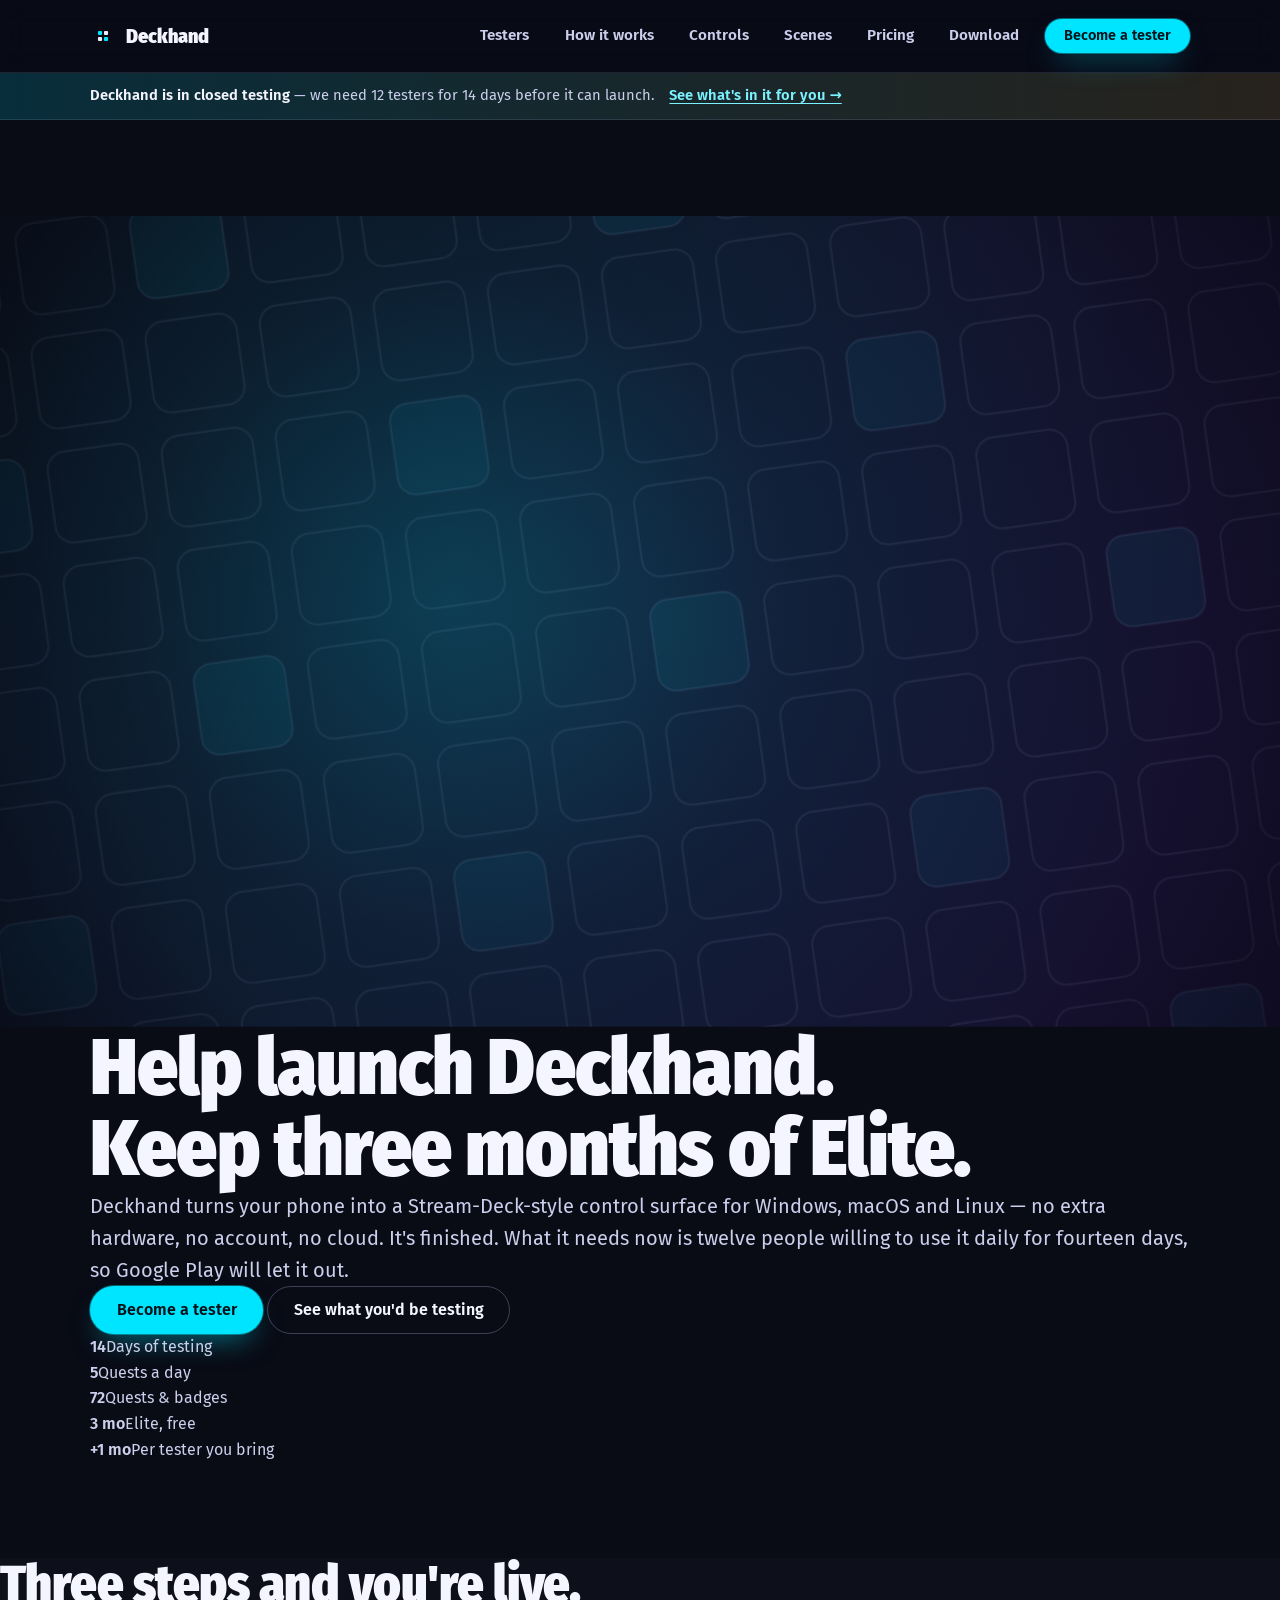
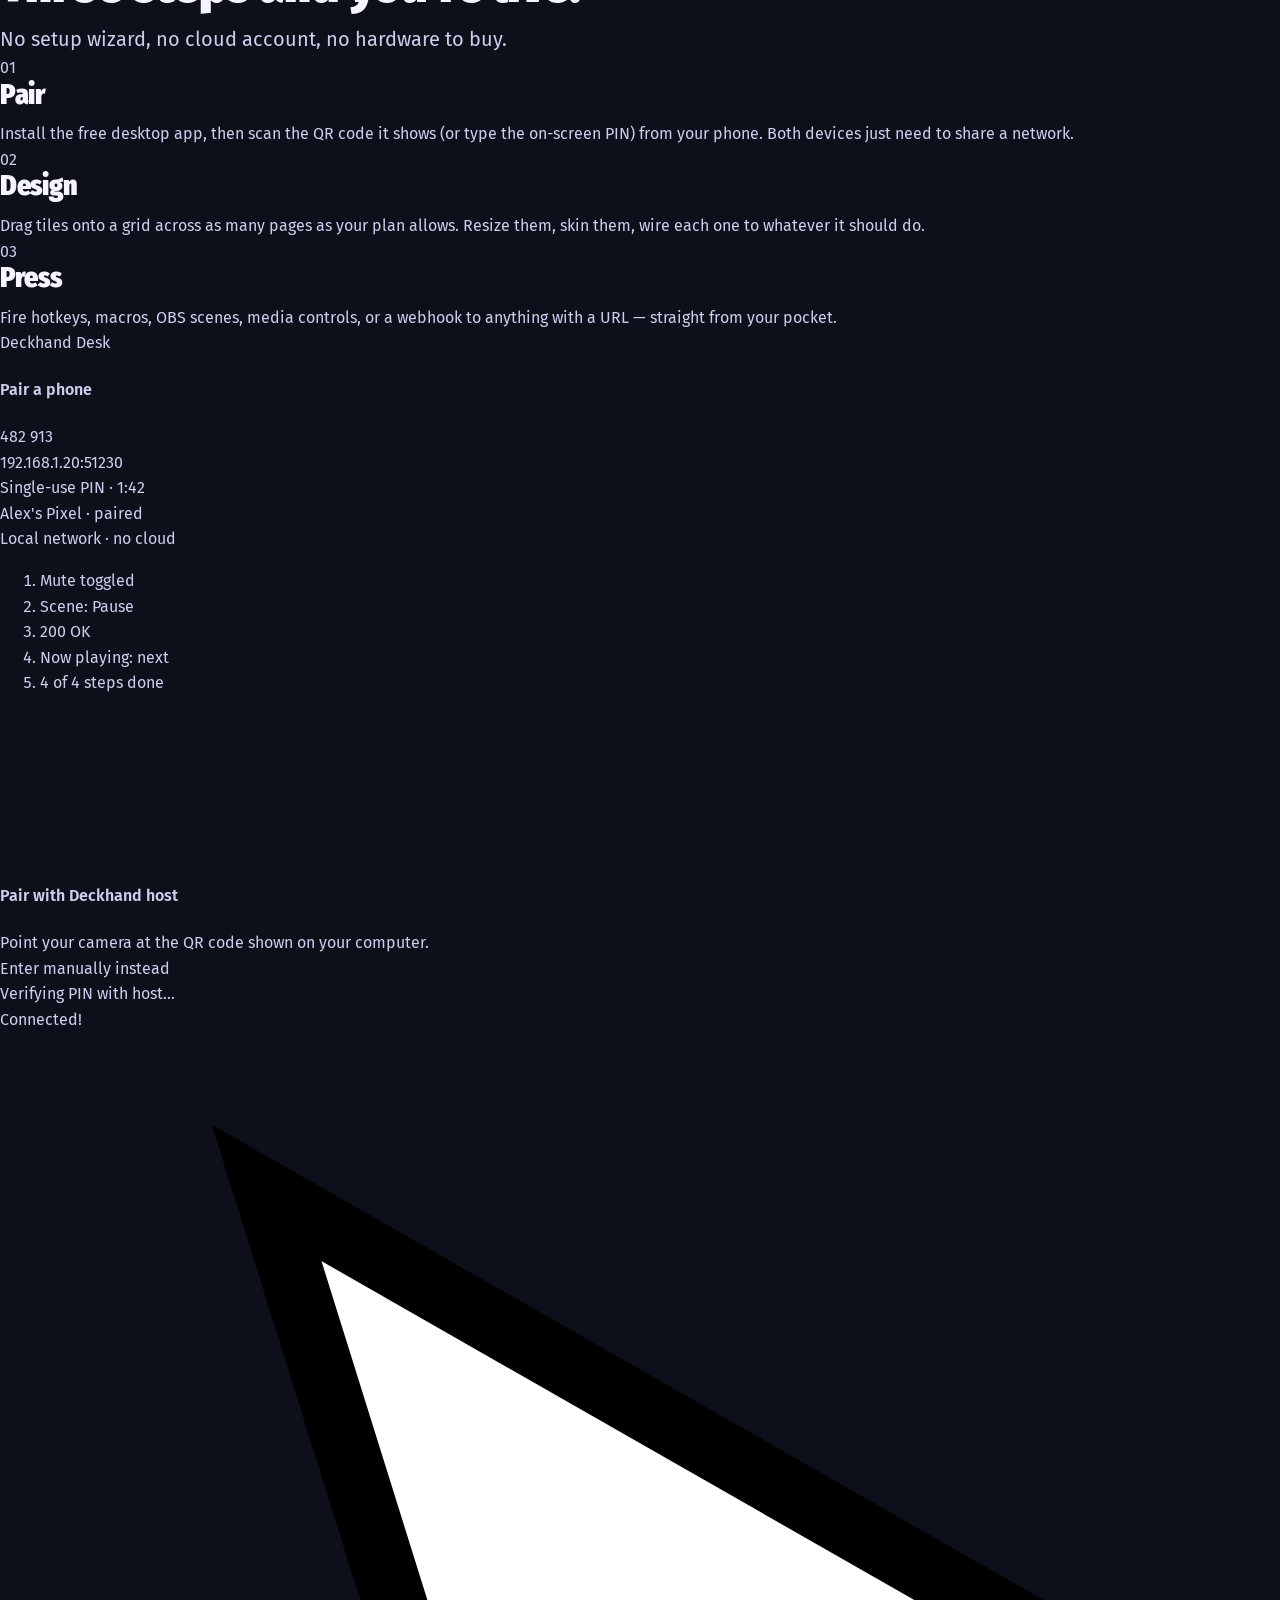
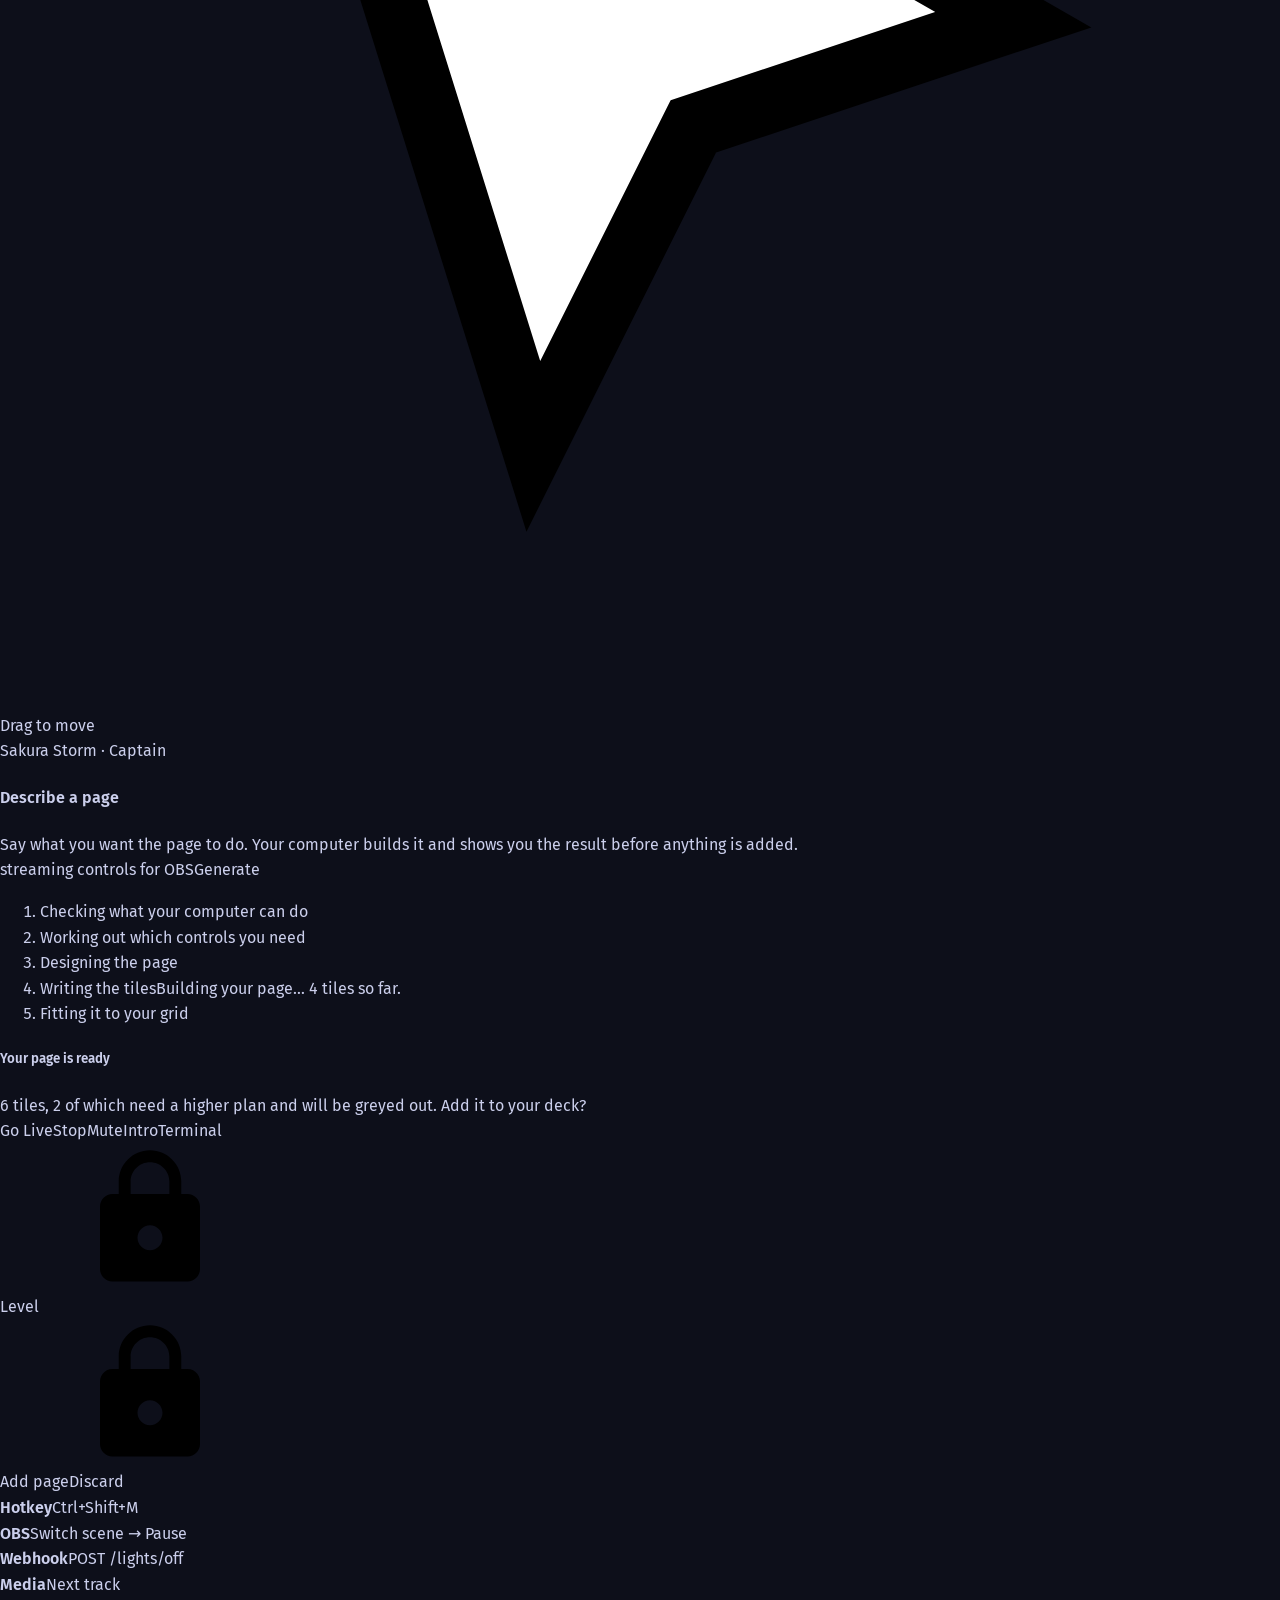
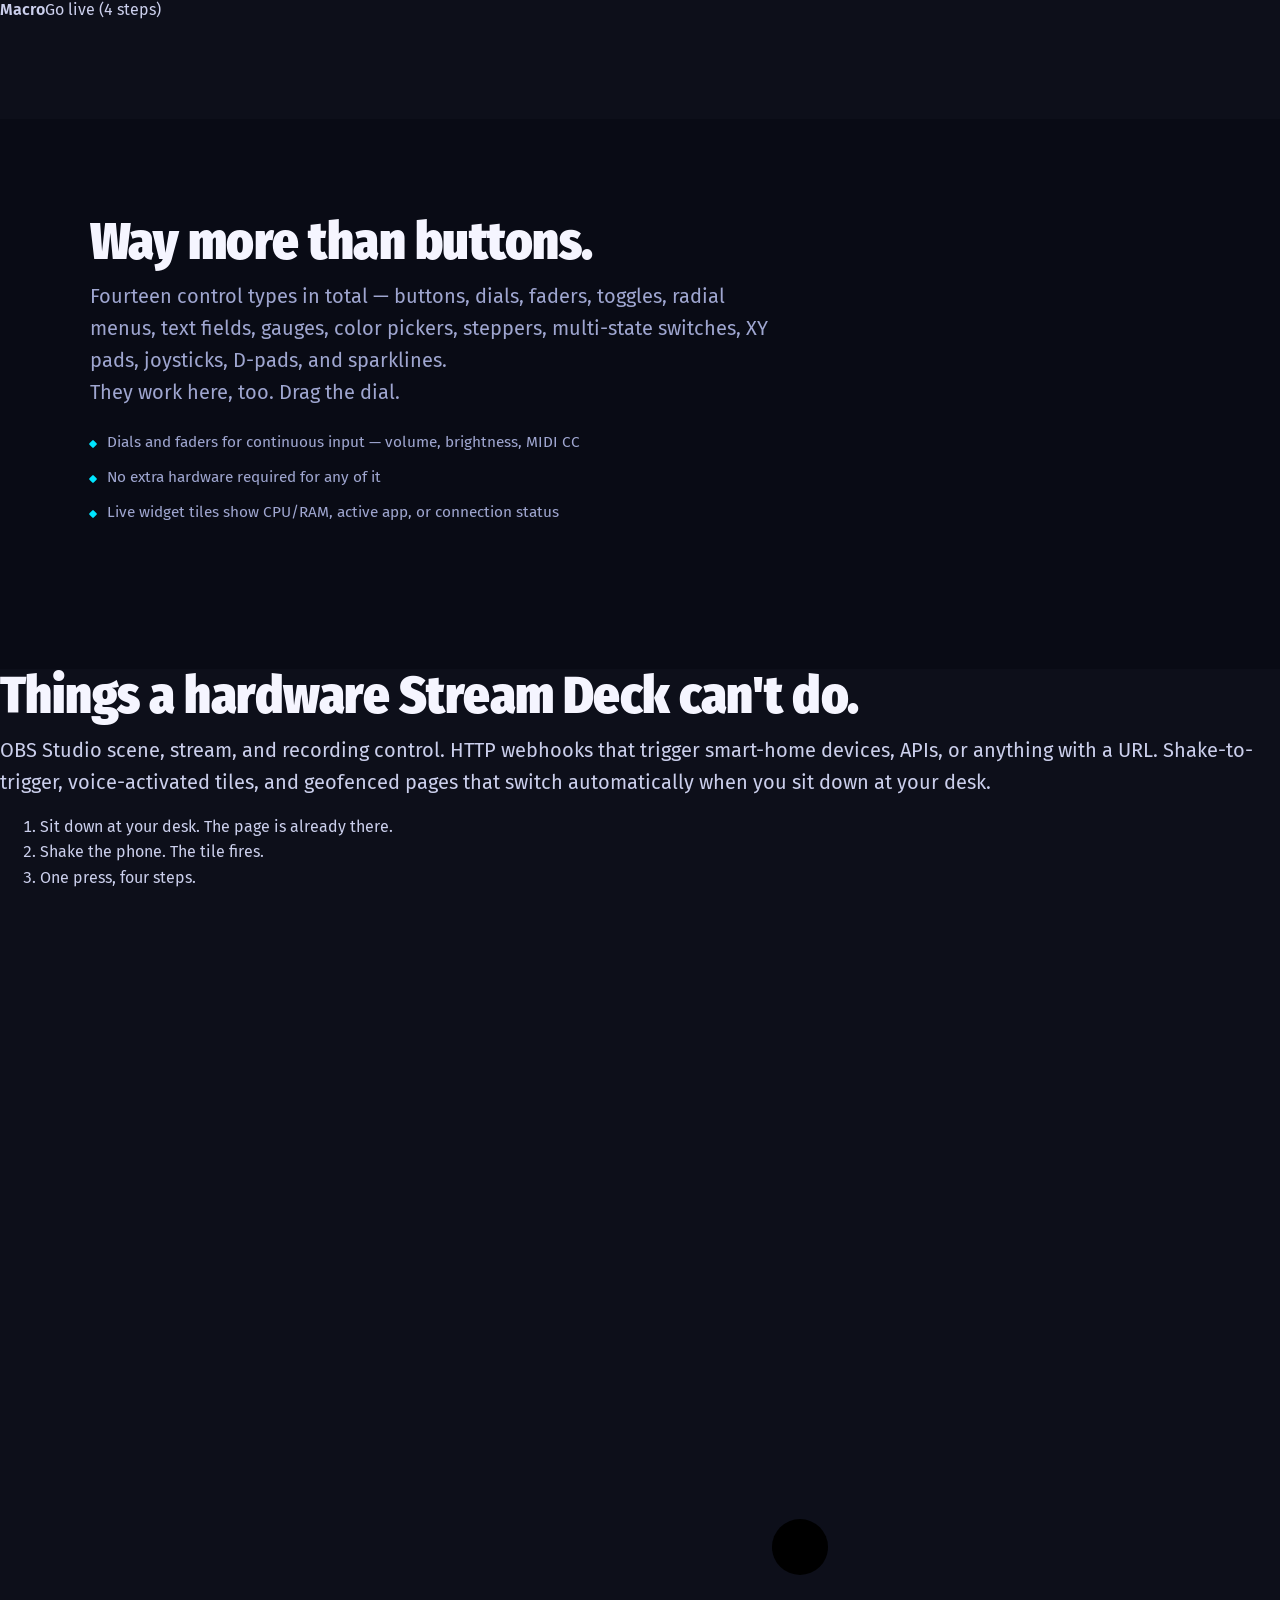
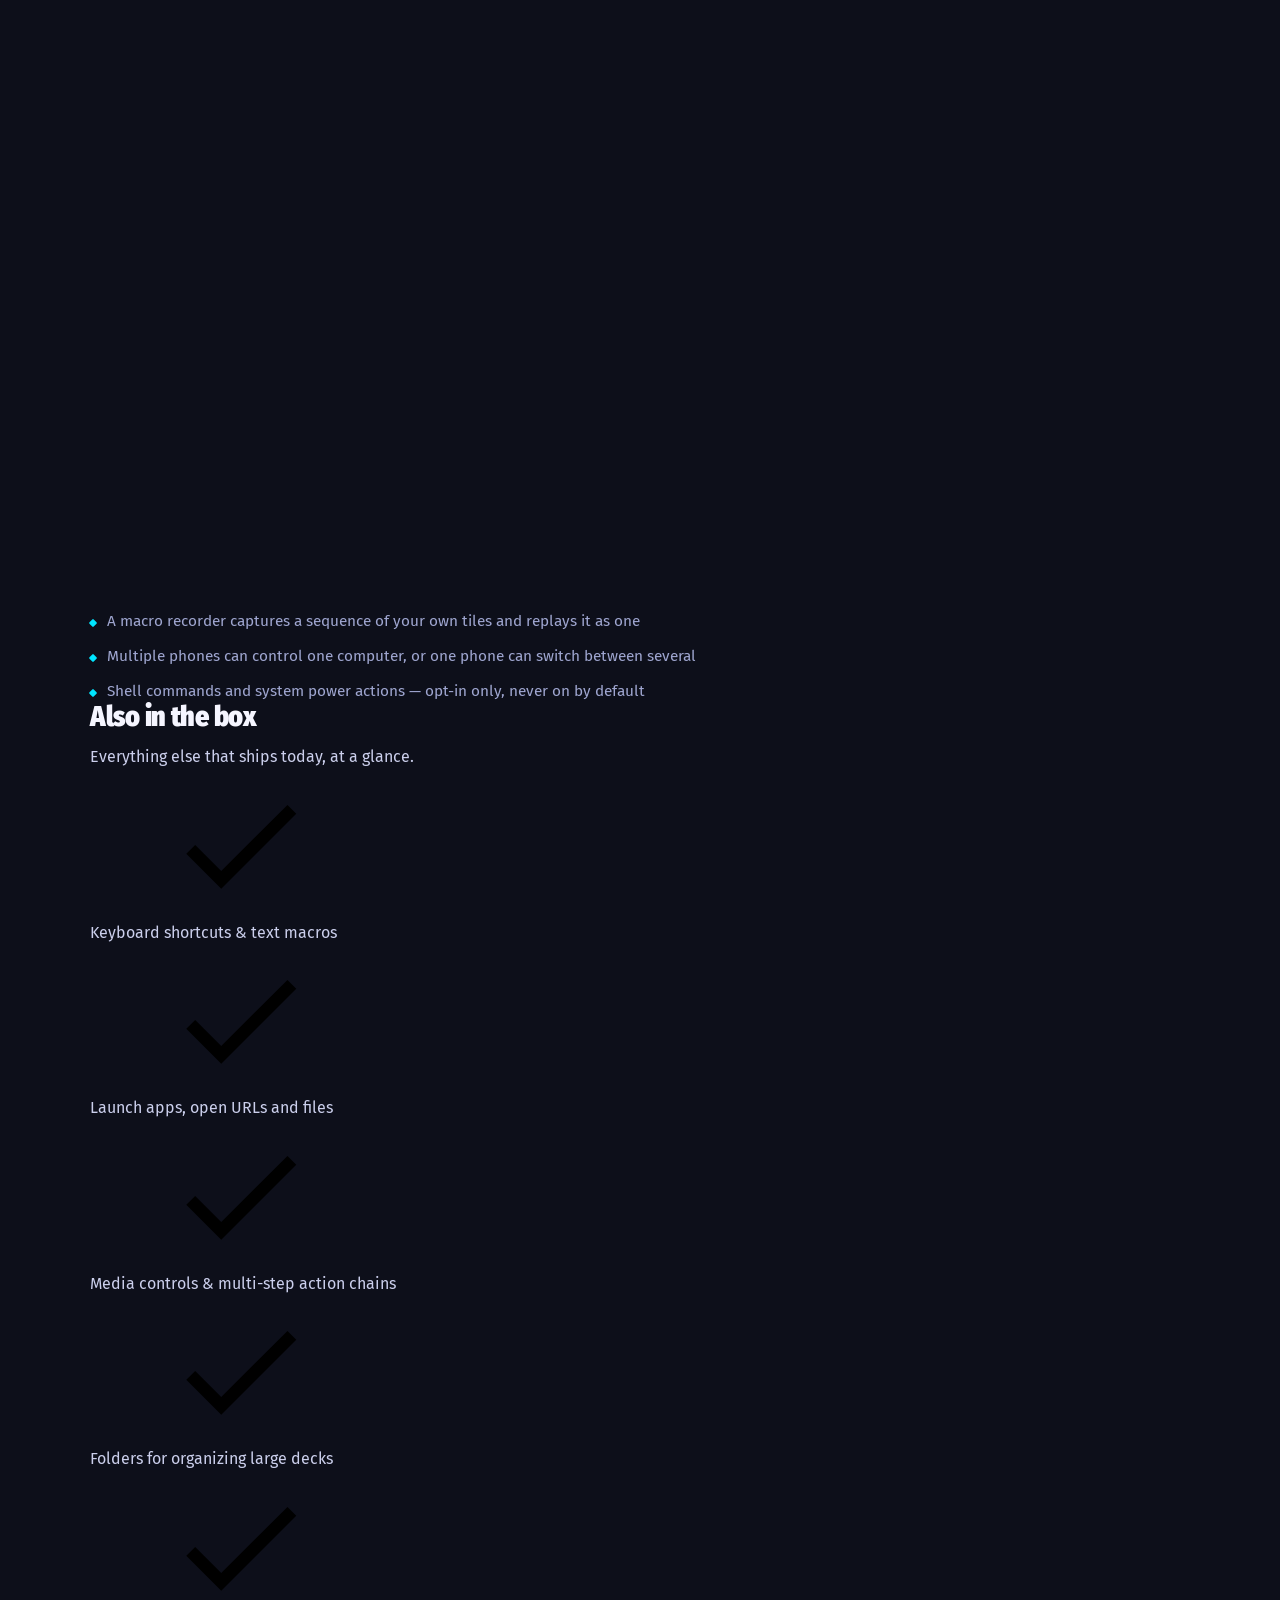
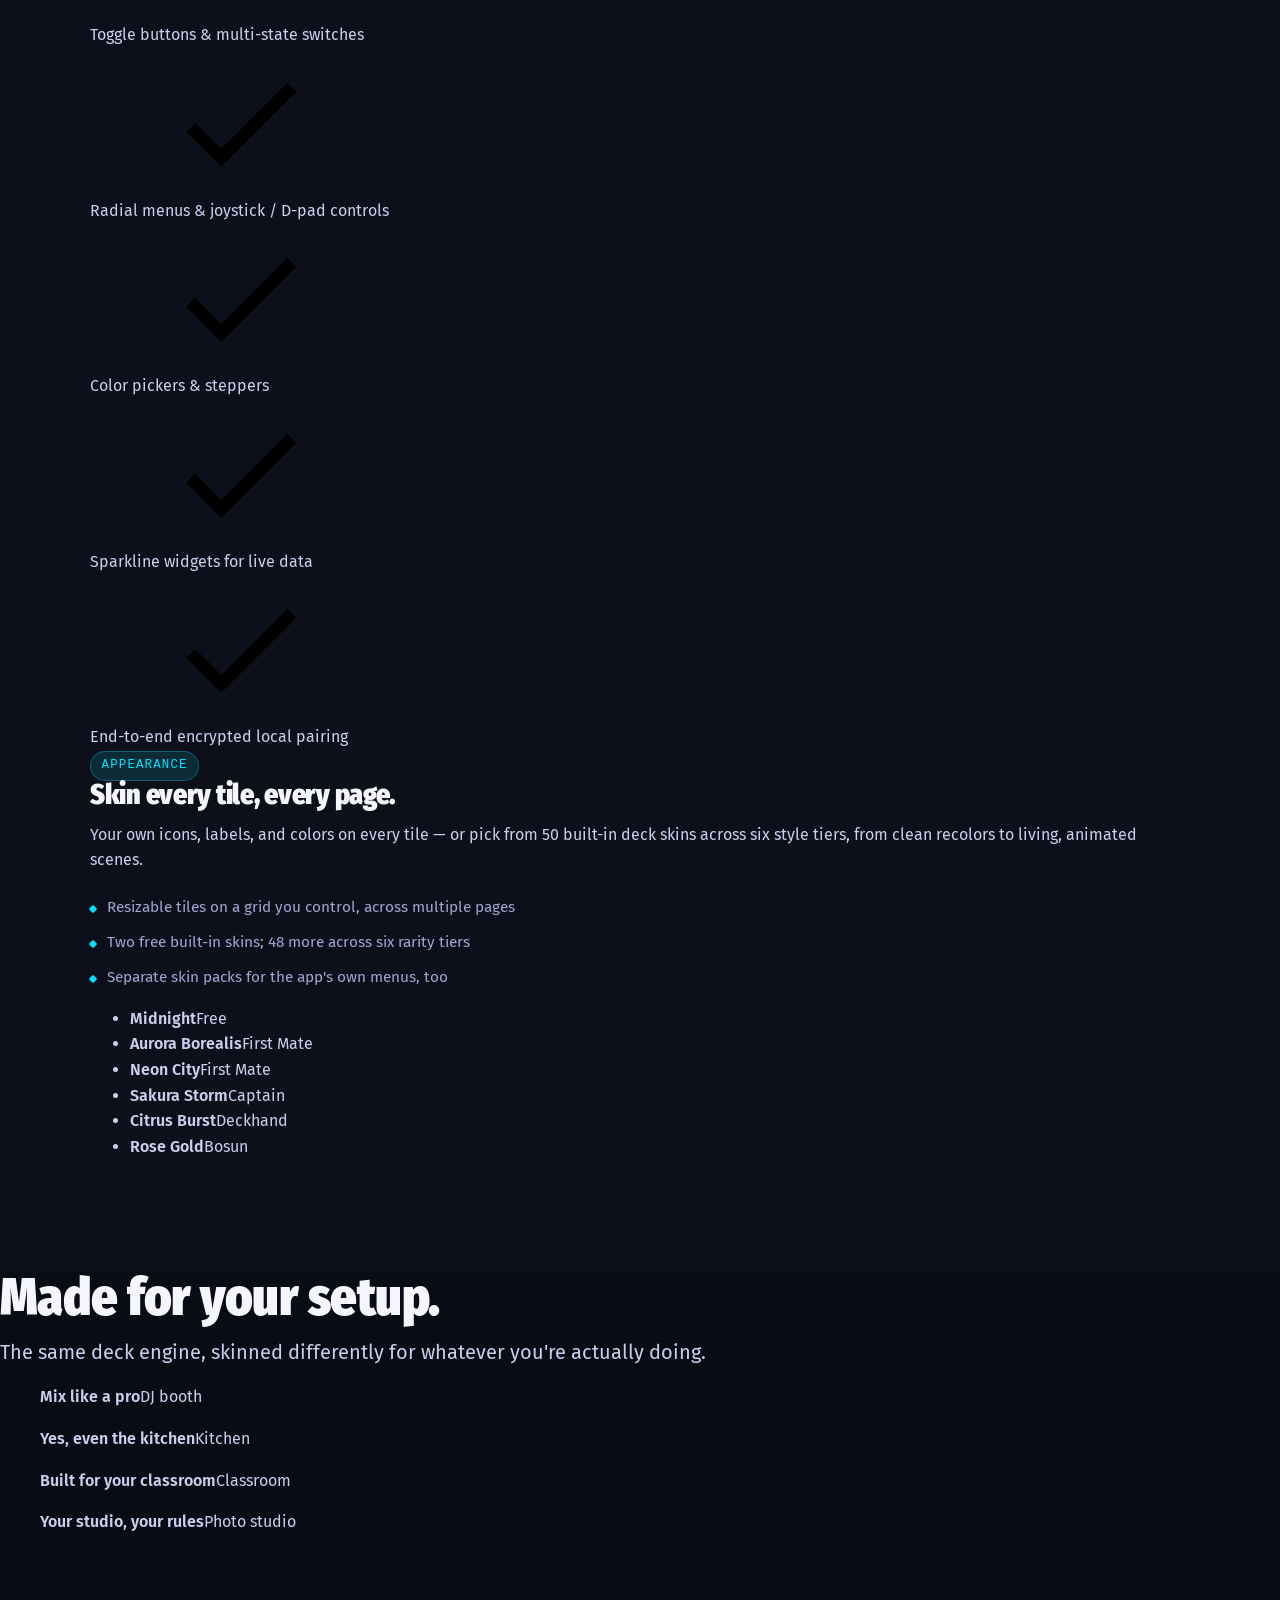
==== index.html @ 0c9f9888 "Rewrite the page skeleton: head, header, hero, how, controls, beyond, scenes at their resting frames" ====
<!doctype html>
<html lang="en">
<head>
<meta charset="utf-8">
<title>Deckhand — Become a Tester</title>
<meta name="viewport" content="width=device-width, initial-scale=1">
<meta name="description" content="Deckhand needs 12 testers for 14 days to clear Google Play's closed-test requirement. Finish and get 3 months of Elite free at launch, plus another free month for every tester you bring.">
<meta name="color-scheme" content="dark">
<meta name="theme-color" content="#090b15">
<link rel="canonical" href="https://daydreamcorp.github.io/deckhand-site/">
<meta property="og:type" content="website">
<meta property="og:url" content="https://daydreamcorp.github.io/deckhand-site/">
<meta property="og:site_name" content="Deckhand">
<meta property="og:title" content="Deckhand is looking for 12 testers">
<meta property="og:description" content="Deckhand needs 12 testers for 14 days to clear Google Play's closed-test requirement. Finish and get 3 months of Elite free at launch, plus another free month for every tester you bring.">
<meta property="og:image" content="https://daydreamcorp.github.io/deckhand-site/assets/og-image.png">
<meta property="og:image:width" content="1200">
<meta property="og:image:height" content="630">
<meta name="twitter:card" content="summary_large_image">
<meta name="twitter:title" content="Deckhand is looking for 12 testers">
<meta name="twitter:description" content="Deckhand turns your phone into a Stream-Deck-style control surface for Windows, macOS and Linux — no extra hardware, no account, no cloud.">
<meta name="twitter:image" content="https://daydreamcorp.github.io/deckhand-site/assets/og-image.png">
<link rel="icon" href="assets/favicon-32.png">
<link rel="apple-touch-icon" href="assets/apple-touch-icon.png">
<link rel="preload" href="assets/fonts/fira-sans-condensed-900.woff2" as="font" type="font/woff2" crossorigin>
<link rel="preload" href="assets/fonts/fira-sans-400.woff2" as="font" type="font/woff2" crossorigin>
<link rel="preload" href="assets/fonts/fira-sans-600.woff2" as="font" type="font/woff2" crossorigin>
<link rel="stylesheet" href="assets/css/tokens.css">
<link rel="stylesheet" href="assets/css/base.css">
<link rel="stylesheet" href="assets/css/header.css">
<link rel="stylesheet" href="assets/css/stage.css">
<link rel="stylesheet" href="assets/css/deck.css">
<link rel="stylesheet" href="assets/css/widgets.css">
<link rel="stylesheet" href="assets/css/hero.css">
<link rel="stylesheet" href="assets/css/how.css">
<link rel="stylesheet" href="assets/css/controls.css">
<link rel="stylesheet" href="assets/css/beyond.css">
<link rel="stylesheet" href="assets/css/scenes.css">
<link rel="stylesheet" href="assets/css/testers.css">
<link rel="stylesheet" href="assets/css/pricing.css">
<link rel="stylesheet" href="assets/css/download.css">
<link rel="stylesheet" href="assets/css/footer.css">
<link rel="modulepreload" href="assets/js/main.js">
</head>

<body>
<a class="skip-link" href="#main">Skip to content</a>

<header class="site-header">
  <div class="wrap header-inner">
    <a class="brand" href="#top">
      <svg viewBox="0 0 108 108" aria-hidden="true"><path fill="#00E5FF" d="M37,33 L46,33 A4,4 0 0 1 50,37 L50,46 A4,4 0 0 1 46,50 L37,50 A4,4 0 0 1 33,46 L33,37 A4,4 0 0 1 37,33 Z"/><path fill="#ECECFF" d="M62,33 L71,33 A4,4 0 0 1 75,37 L75,46 A4,4 0 0 1 71,50 L62,50 A4,4 0 0 1 58,46 L58,37 A4,4 0 0 1 62,33 Z"/><path fill="#ECECFF" d="M37,58 L46,58 A4,4 0 0 1 50,62 L50,71 A4,4 0 0 1 46,75 L37,75 A4,4 0 0 1 33,71 L33,62 A4,4 0 0 1 37,58 Z"/><path fill="#00E5FF" d="M62,58 L71,58 A4,4 0 0 1 75,62 L75,71 A4,4 0 0 1 71,75 L62,75 A4,4 0 0 1 58,71 L58,62 A4,4 0 0 1 62,58 Z"/></svg>
      Deckhand
    </a>
    <nav class="site-nav" id="siteNav" aria-label="Primary">
      <a href="#testers">Testers</a>
      <a href="#how">How it works</a>
      <a href="#features">Controls</a>
      <a href="#screenshots">Scenes</a>
      <a href="#pricing">Pricing</a>
      <a href="#download">Download</a>
    </nav>
    <a class="btn btn-primary btn-sm header-cta" href="#testers">Become a tester</a>
    <button class="nav-toggle" id="navToggle" aria-expanded="false" aria-controls="siteNav" aria-label="Toggle menu"><span></span></button>
  </div>
  <span class="header-progress" aria-hidden="true"></span>
</header>

<div class="recruit-banner">
  <div class="wrap">
    <span><b>Deckhand is in closed testing</b> — we need 12 testers for 14 days before it can launch.</span>
    <a href="#testers">See what's in it for you →</a>
  </div>
</div>

<main id="main">
  <section class="chapter chapter--hero" id="top">
    <div class="art-field" aria-hidden="true">
      <div class="art-field__layer">
      <svg viewBox="0 0 1200 760" preserveAspectRatio="xMidYMid slice" focusable="false">
        <defs>
          <linearGradient id="gBase" gradientUnits="userSpaceOnUse" x1="-160" y1="-90" x2="1360" y2="860">
            <stop offset="0%" stop-color="#090B15"/>
            <stop offset="45%" stop-color="#11132A"/>
            <stop offset="100%" stop-color="#1B1038"/>
          </linearGradient>
          <radialGradient id="gStage" gradientUnits="userSpaceOnUse" cx="420" cy="360" r="720">
            <stop offset="0%" stop-color="#00E5FF" stop-opacity="0.22"/>
            <stop offset="45%" stop-color="#00E5FF" stop-opacity="0.07"/>
            <stop offset="100%" stop-color="#00E5FF" stop-opacity="0"/>
          </radialGradient>
          <radialGradient id="gVignette" gradientUnits="userSpaceOnUse" cx="600" cy="380" r="860">
            <stop offset="0%" stop-color="#05060D" stop-opacity="0"/>
            <stop offset="60%" stop-color="#05060D" stop-opacity="0.12"/>
            <stop offset="100%" stop-color="#05060D" stop-opacity="0.8"/>
          </radialGradient>
          <pattern id="pTiles" width="108" height="108" patternUnits="userSpaceOnUse" patternTransform="rotate(-8)">
            <rect x="11" y="11" width="86" height="86" rx="17" fill="none" stroke="#B9BEE8" stroke-width="2" opacity="0.09"/>
          </pattern>
          <pattern id="pAccent" width="432" height="432" patternUnits="userSpaceOnUse" patternTransform="rotate(-8)">
            <rect x="119" y="11" width="86" height="86" rx="17" fill="#00E5FF" opacity="0.06"/>
            <rect x="335" y="227" width="86" height="86" rx="17" fill="#00E5FF" opacity="0.05"/>
          </pattern>
        </defs>
        <rect width="1200" height="760" fill="url(#gBase)"/>
        <rect width="1200" height="760" fill="url(#pTiles)"/>
        <rect width="1200" height="760" fill="url(#pAccent)"/>
        <rect width="1200" height="760" fill="url(#gStage)"/>
        <rect width="1200" height="760" fill="url(#gVignette)"/>
      </svg>
      </div>
    </div>
    <div class="wrap hero-inner">
      <div class="hero-copy">
        <h1>Help launch Deckhand. Keep three months of Elite.</h1>
        <p class="lede">Deckhand turns your phone into a Stream-Deck-style control surface for Windows, macOS and Linux — no extra hardware, no account, no cloud. It's finished. What it needs now is twelve people willing to use it daily for fourteen days, so Google Play will let it out.</p>
        <div class="hero-ctas">
          <a class="btn btn-primary" href="#testers">Become a tester</a>
          <a class="btn btn-ghost" href="#how">See what you'd be testing</a>
        </div>
        <div class="hero-stats">
          <div class="stat"><b>14</b><span>Days of testing</span></div>
          <div class="stat"><b>5</b><span>Quests a day</span></div>
          <div class="stat"><b>72</b><span>Quests &amp; badges</span></div>
          <div class="stat"><b>3 mo</b><span>Elite, free</span></div>
            <div class="stat stat-bonus"><b>+1 mo</b><span>Per tester you bring</span></div>
        </div>
      </div>
<div class="hero-visual">
  <div class="phone" id="hero-phone"><div class="phone__glow" aria-hidden="true"></div><div class="phone__screen" data-deck="obs" data-skin="midnight">
    <noscript><img src="assets/screenshots/01_hero_grid.webp" width="640" height="1138" alt="Deckhand's main deck screen showing a grid of colorful, glowing control tiles — buttons, a dial, and toggles."></noscript>
  </div></div>
</div>

    </div>
  </section>

<section class="chapter chapter--how chapter--raised" id="how">
  <div class="pin" style="--len:720">
    <div class="chapter__stage">
      <div class="stage__grid">
        <div class="stage__copy">
          <h2>Three steps and you're live.</h2>
          <p class="lede">No setup wizard, no cloud account, no hardware to buy.</p>
          <div class="acts">
            <article class="act" data-act="pair"><span class="act__num" aria-hidden="true">01</span><h3>Pair</h3><p>Install the free desktop app, then scan the QR code it shows (or type the on-screen PIN) from your phone. Both devices just need to share a network.</p></article>
            <article class="act" data-act="design"><span class="act__num" aria-hidden="true">02</span><h3>Design</h3><p>Drag tiles onto a grid across as many pages as your plan allows. Resize them, skin them, wire each one to whatever it should do.</p></article>
            <article class="act" data-act="press"><span class="act__num" aria-hidden="true">03</span><h3>Press</h3><p>Fire hotkeys, macros, OBS scenes, media controls, or a webhook to anything with a URL — straight from your pocket.</p></article>
          </div>
        </div>
        <div class="stage__scene how-scene">
          <div class="desk" role="img" aria-label="A Deckhand Desk window on a computer, showing the pairing card with a QR code and a six-digit PIN.">
            <div class="desk__inner" aria-hidden="true">
              <div class="desk__bar"><i></i><i></i><i></i><span>Deckhand Desk</span></div>
              <div class="desk__side"><i></i><i class="is-on"></i><i></i><i></i></div>
              <div class="desk__body">
                <div class="win__pair">
                  <h4>Pair a phone</h4>
                  <div class="win__row"><div class="qr"><span></span></div><div><div class="pin-code">482 913</div><div class="win__dim">192.168.1.20:51230</div><div class="win__dim">Single-use PIN · 1:42</div></div></div>
                </div>
                <div class="win__paired"><i class="dot"></i><div><div>Alex's Pixel · paired</div><div class="win__dim">Local network · no cloud</div></div></div>
                <ol class="win__log"><li>Mute toggled</li><li>Scene: Pause</li><li>200 OK</li><li>Now playing: next</li><li>4 of 4 steps done</li></ol>
              </div>
            </div>
          </div>
          <svg class="beam" aria-hidden="true" focusable="false"><defs><mask id="beamMask" maskUnits="userSpaceOnUse"><path class="beam__reveal" d="M0 0" fill="none" stroke="#fff" stroke-width="6" stroke-linecap="round"/></mask></defs><path class="beam__dash" d="M0 0" fill="none" stroke="var(--accent)" stroke-width="2" stroke-dasharray="6 9" stroke-linecap="round" mask="url(#beamMask)"/></svg>
          <div class="phone" id="how-phone"><div class="phone__glow" aria-hidden="true"></div>
            <div class="phone__screen" data-deck="obs" data-skin="midnight" data-swap="slot-clip,slot-mute" data-relabel="slot-clip:Clip it">
              <div class="pairing" aria-hidden="true">
                <h4>Pair with Deckhand host</h4>
                <div class="pairing__frame"></div>
                <p>Point your camera at the QR code shown on your computer.</p>
                <p class="pairing__alt">Enter manually instead</p>
                <p class="pairing__status pairing__status--verify">Verifying PIN with host…</p>
                <p class="pairing__status pairing__status--ok">Connected!</p>
              </div>
            </div>
          </div>
          <div class="cursor" aria-hidden="true"><svg viewBox="0 0 24 24"><path d="M5 3l14 8-6 2-3 6z" fill="#fff" stroke="#000" stroke-width="1.2"/></svg><span class="cursor__tip">Drag to move</span></div>
          <div class="skinchip" aria-hidden="true">Sakura Storm · Captain</div>
          <div class="sheet" aria-hidden="true">
            <h4>Describe a page</h4>
            <p>Say what you want the page to do. Your computer builds it and shows you the result before anything is added.</p>
            <div class="sheet__field"><span class="sheet__prompt">streaming controls for OBS</span><span class="sheet__go">Generate</span></div>
            <ol class="sheet__stages"><li>Checking what your computer can do</li><li>Working out which controls you need</li><li>Designing the page</li><li>Writing the tiles<span class="sheet__working">Building your page… 4 tiles so far.</span></li><li>Fitting it to your grid</li></ol>
            <div class="sheet__result"><h5>Your page is ready</h5><p>6 tiles, 2 of which need a higher plan and will be greyed out. Add it to your deck?</p>
              <div class="sheet__tiles"><span>Go Live</span><span>Stop</span><span>Mute</span><span>Intro</span><span class="is-ghost">Terminal<svg><use href="assets/icons/sprite.svg#lock"/></svg></span><span class="is-ghost">Level<svg><use href="assets/icons/sprite.svg#lock"/></svg></span></div>
              <div class="sheet__actions"><span class="sheet__btn sheet__btn--primary">Add page</span><span class="sheet__btn">Discard</span></div></div>
          </div>
        </div>
      </div>
      <div class="strip" aria-hidden="true"><div class="strip__track">
        <article class="card" data-i="0"><b>Hotkey</b><span>Ctrl+Shift+M</span></article>
        <article class="card" data-i="1"><b>OBS</b><span>Switch scene → Pause</span></article>
        <article class="card" data-i="2"><b>Webhook</b><span>POST /lights/off</span></article>
        <article class="card" data-i="3"><b>Media</b><span>Next track</span></article>
        <article class="card" data-i="4"><b>Macro</b><span>Go live (4 steps)</span></article>
      </div></div>
    </div>
  </div>
</section>


<section class="chapter chapter--controls" id="features">
  <div class="wrap">
    <div class="chapter__head">
      <h2>Way more than buttons.</h2>
      <p>Fourteen control types in total — buttons, dials, faders, toggles, radial menus, text fields, gauges, color pickers, steppers, multi-state switches, XY pads, joysticks, D-pads, and sparklines.</p>
      <p class="controls-invite">They work here, too. Drag the dial.</p>
      <ul class="feature-list">
        <li>Dials and faders for continuous input — volume, brightness, MIDI CC</li>
        <li>No extra hardware required for any of it</li>
        <li>Live widget tiles show CPU/RAM, active app, or connection status</li>
      </ul>
    </div>
    <div class="widgets" id="widgets"></div>
  </div>
</section>

<section class="chapter chapter--beyond chapter--raised" id="beyond">
  <div class="pin" style="--len:240"><div class="chapter__stage"><div class="stage__grid">
    <div class="stage__copy">
      <h2>Things a hardware Stream Deck can't do.</h2>
      <p class="lede">OBS Studio scene, stream, and recording control. HTTP webhooks that trigger smart-home devices, APIs, or anything with a URL. Shake-to-trigger, voice-activated tiles, and geofenced pages that switch automatically when you sit down at your desk.</p>
      <ol class="beats"><li data-beat="geo">Sit down at your desk. The page is already there.</li><li data-beat="shake">Shake the phone. The tile fires.</li><li data-beat="macro">One press, four steps.</li></ol>
    </div>
    <div class="stage__scene beyond-scene">
      <svg class="geo" aria-hidden="true" viewBox="0 0 320 320"><path class="geo__path" d="M20 300 C 80 240, 120 120, 200 160" fill="none"/><circle class="geo__ring" cx="200" cy="160" r="46" fill="none"/><circle class="geo__dot" cx="200" cy="160" r="7"/></svg>
      <div class="phone" id="beyond-phone"><div class="phone__glow" aria-hidden="true"></div><div class="phone__screen">
        <div class="deck-layer" data-deck="home" data-skin="aurora_borealis_pack" data-layer="beyond-home"></div>
        <div class="deck-layer" data-deck="obs" data-skin="midnight" data-layer="beyond-obs" data-lit="slot-scenes,slot-mute,slot-live,slot-chat" data-on="slot-live" data-text="slot-chat:going live"></div>
      </div></div>
    </div>
  </div></div></div>
  <div class="wrap">
    <ul class="feature-list beyond-list"><li>A macro recorder captures a sequence of your own tiles and replays it as one</li><li>Multiple phones can control one computer, or one phone can switch between several</li><li>Shell commands and system power actions — opt-in only, never on by default</li></ul>
  <div class="spec-panel">
    <h3>Also in the box</h3>
    <p>Everything else that ships today, at a glance.</p>
    <div class="spec-grid">
      <div><svg class="ok" aria-hidden="true"><use href="assets/icons/sprite.svg#check"/></svg>Keyboard shortcuts &amp; text macros</div>
      <div><svg class="ok" aria-hidden="true"><use href="assets/icons/sprite.svg#check"/></svg>Launch apps, open URLs and files</div>
      <div><svg class="ok" aria-hidden="true"><use href="assets/icons/sprite.svg#check"/></svg>Media controls &amp; multi-step action chains</div>
      <div><svg class="ok" aria-hidden="true"><use href="assets/icons/sprite.svg#check"/></svg>Folders for organizing large decks</div>
      <div><svg class="ok" aria-hidden="true"><use href="assets/icons/sprite.svg#check"/></svg>Toggle buttons &amp; multi-state switches</div>
      <div><svg class="ok" aria-hidden="true"><use href="assets/icons/sprite.svg#check"/></svg>Radial menus &amp; joystick / D-pad controls</div>
      <div><svg class="ok" aria-hidden="true"><use href="assets/icons/sprite.svg#check"/></svg>Color pickers &amp; steppers</div>
      <div><svg class="ok" aria-hidden="true"><use href="assets/icons/sprite.svg#check"/></svg>Sparkline widgets for live data</div>
      <div><svg class="ok" aria-hidden="true"><use href="assets/icons/sprite.svg#check"/></svg>End-to-end encrypted local pairing</div>
    </div>
  </div>
    <div class="skins-aside">
      <span class="tag">Appearance</span>
      <h3>Skin every tile, every page.</h3>
      <p class="desc">Your own icons, labels, and colors on every tile — or pick from 50 built-in deck skins across six style tiers, from clean recolors to living, animated scenes.</p>
      <ul class="feature-list"><li>Resizable tiles on a grid you control, across multiple pages</li><li>Two free built-in skins; 48 more across six rarity tiers</li><li>Separate skin packs for the app's own menus, too</li></ul>
      <ul class="swatches" aria-label="Six of the deck skins">
        <li><span class="swatch" data-skin="midnight"></span><b>Midnight</b><span>Free</span></li>
        <li><span class="swatch" data-skin="aurora_borealis_pack"></span><b>Aurora Borealis</b><span>First Mate</span></li>
        <li><span class="swatch" data-skin="neon_city_pack"></span><b>Neon City</b><span>First Mate</span></li>
        <li><span class="swatch" data-skin="sakura_storm"></span><b>Sakura Storm</b><span>Captain</span></li>
        <li><span class="swatch" data-skin="citrus_burst_pack"></span><b>Citrus Burst</b><span>Deckhand</span></li>
        <li><span class="swatch" data-skin="rose_gold_pack"></span><b>Rose Gold</b><span>Bosun</span></li>
      </ul>
    </div>
  </div>
</section>


<section class="chapter chapter--scenes" id="screenshots">
  <div class="pin" style="--len:260"><div class="chapter__stage"><div class="stage__grid">
    <div class="stage__copy"><h2>Made for your setup.</h2><p class="lede">The same deck engine, skinned differently for whatever you're actually doing.</p></div>
    <div class="stage__scene scenes-stack">
      <figure class="scene" data-scene="dj" style="--i:0;--scene-hue:187"><div class="phone"><div class="phone__glow" aria-hidden="true"></div><div class="phone__screen" data-deck="dj" data-skin="neon_city_pack"></div></div><figcaption><b>Mix like a pro</b><span>DJ booth</span><span class="vh">Deckhand deck laid out as a DJ booth controller with crossfader, cue, and loop tiles</span></figcaption></figure>
      <figure class="scene" data-scene="kitchen" style="--i:1;--scene-hue:32"><div class="phone"><div class="phone__glow" aria-hidden="true"></div><div class="phone__screen" data-deck="kitchen" data-skin="citrus_burst_pack"></div></div><figcaption><b>Yes, even the kitchen</b><span>Kitchen</span><span class="vh">Deckhand deck laid out as kitchen timers and smart-appliance controls</span></figcaption></figure>
      <figure class="scene" data-scene="classroom" style="--i:2;--scene-hue:156"><div class="phone"><div class="phone__glow" aria-hidden="true"></div><div class="phone__screen" data-deck="classroom" data-skin="mint_fresh"></div></div><figcaption><b>Built for your classroom</b><span>Classroom</span><span class="vh">Deckhand deck laid out for classroom presentation control</span></figcaption></figure>
      <figure class="scene" data-scene="photo" style="--i:3;--scene-hue:12"><div class="phone"><div class="phone__glow" aria-hidden="true"></div><div class="phone__screen" data-deck="photo" data-skin="rose_gold_pack"></div></div><figcaption><b>Your studio, your rules</b><span>Photo studio</span><span class="vh">Deckhand deck laid out for photo studio lighting and camera tether control</span></figcaption></figure>
    </div>
  </div></div></div>
</section>


</main>

<script defer src="assets/vendor/gsap/gsap.min.js"></script>
<script defer src="assets/vendor/gsap/ScrollTrigger.min.js"></script>
<script defer src="assets/vendor/gsap/SplitText.min.js"></script>
<script defer src="assets/vendor/gsap/Flip.min.js"></script>
<script defer src="assets/vendor/gsap/DrawSVGPlugin.min.js"></script>
<script type="module" src="assets/js/main.js"></script>
</body>
</html>
---- assets/css/tokens.css ----
@font-face {
  font-family: 'Fira Sans';
  font-style: normal; font-weight: 400; font-display: swap;
  src: url('../fonts/fira-sans-400.woff2') format('woff2');
  unicode-range: U+0000-00FF, U+0131, U+0152-0153, U+02BB-02BC, U+02C6, U+02DA, U+02DC, U+2000-206F, U+20AC, U+2122, U+2191, U+2193, U+2212, U+2215, U+FEFF, U+FFFD;
}
@font-face {
  font-family: 'Fira Sans';
  font-style: normal; font-weight: 600; font-display: swap;
  src: url('../fonts/fira-sans-600.woff2') format('woff2');
  unicode-range: U+0000-00FF, U+0131, U+0152-0153, U+02BB-02BC, U+02C6, U+02DA, U+02DC, U+2000-206F, U+20AC, U+2122, U+2191, U+2193, U+2212, U+2215, U+FEFF, U+FFFD;
}
@font-face {
  font-family: 'Fira Sans Condensed';
  font-style: normal; font-weight: 900; font-display: swap;
  src: url('../fonts/fira-sans-condensed-900.woff2') format('woff2');
  unicode-range: U+0000-00FF, U+0131, U+0152-0153, U+02BB-02BC, U+02C6, U+02DA, U+02DC, U+2000-206F, U+20AC, U+2122, U+2191, U+2193, U+2212, U+2215, U+FEFF, U+FFFD;
}

:root {
  --bg-0: #090b15; --bg-1: #0d0f1a;
  --surface-solid: #131526; --surface-raised: #1a1d33;
  --line: rgba(185,190,232,0.14); --line-strong: rgba(185,190,232,0.30);
  --ink: #f5f5ff; --ink-soft: #cbcfec; --ink-faint: #9fa6d0;
  --accent: #00e5ff; --accent-strong: #7bf2ff; --accent-soft: rgba(0,229,255,0.13); --on-accent: #04121a;
  --accent-alt: #7c8cff; /* the app's second light; used only by the AI sheet */
  --good: #6fe3b4; --gold: #ffc75a; --silver: #c6cde6; --bronze: #e0956a; --on-gold: #241a04;
  --shadow-lift: 0 30px 60px -30px rgba(0,0,0,0.65);
  --r-sm: 10px; --r-md: 16px; --r-lg: 26px; --r-pill: 999px;
  --s-1: 0.25rem; --s-2: 0.5rem; --s-3: 0.75rem; --s-4: 1rem; --s-5: 1.5rem; --s-6: 2rem; --s-7: 3rem; --s-8: 4rem; --s-9: 6rem; --s-10: 8rem;
  --gutter: clamp(1.25rem, 4vw, 2.5rem); --wrap: 1180px; --measure: 62ch;
  --display: 'Fira Sans Condensed', 'Arial Narrow', sans-serif;
  --sans: 'Fira Sans', system-ui, -apple-system, 'Segoe UI', Roboto, sans-serif;
  --mono: ui-monospace, 'SF Mono', 'Cascadia Code', 'JetBrains Mono', Menlo, Consolas, monospace;
  --t-giant: clamp(6rem, 2rem + 20vw, 18rem);
  --t-1: clamp(2.75rem, 1.2rem + 5.4vw, 5rem);
  --t-2: clamp(2rem, 1rem + 3.4vw, 3.25rem);
  --t-3: clamp(1.35rem, 1rem + 1.2vw, 1.75rem);
  --t-lede: clamp(1.05rem, 1rem + 0.5vw, 1.25rem);
  --t-body: 1rem; --t-small: 0.875rem; --t-label: 0.75rem;
  --lh-display: 1.02; --lh-body: 1.6;
  --ease-out: cubic-bezier(0.22, 1, 0.36, 1); --ease-in: cubic-bezier(0.4, 0, 1, 1); --ease-in-out: cubic-bezier(0.65, 0, 0.35, 1);
  --d-micro: 120ms; --d-enter: 200ms; --d-exit: 160ms;
  --header-h: 4.5rem;
}
---- assets/css/base.css ----
* { box-sizing: border-box; }
/* No scroll-behavior here: stage.css owns it (native scroll, D2). */
@media (prefers-reduced-motion: reduce) {
  *, *::before, *::after { animation-duration: 0.001ms !important; animation-iteration-count: 1 !important; }
}

body {
  margin: 0;
  background: var(--bg-0);
  color: var(--ink-soft);
  font-family: var(--sans);
  font-size: var(--t-body);
  line-height: var(--lh-body);
  -webkit-font-smoothing: antialiased;
  text-rendering: optimizeLegibility;
}

img, svg { display: block; max-width: 100%; }
a { color: inherit; }
.wrap { max-width: var(--wrap); margin-inline: auto; padding-inline: var(--gutter); }

h1, h2, h3 { font-family: var(--display); font-weight: 900; color: var(--ink); letter-spacing: -0.01em; line-height: var(--lh-display); margin: 0; text-wrap: balance; }
h1 { font-size: var(--t-1); }
h2 { font-size: var(--t-2); }
h3 { font-size: var(--t-3); }
p { margin: 0; }
.measure { max-width: var(--measure); }
.lede { font-size: var(--t-lede); color: var(--ink-soft); }
.faint { color: var(--ink-faint); }
h2 + p, h3 + p { margin-top: var(--s-3); }

.vh { position: absolute; width: 1px; height: 1px; overflow: hidden; clip-path: inset(50%); white-space: nowrap; }

/* SplitText masked lines (B §5): the clip must not cut descenders */
.line-mask { display: block; padding-bottom: 0.12em; margin-bottom: -0.12em; }
.line { display: block; }

.skip-link {
  position: absolute; left: 1rem; top: -4rem; z-index: 100;
  background: var(--accent); color: var(--on-accent); font-weight: 700;
  padding: 0.75rem 1.25rem; border-radius: var(--r-sm); transition: top 0.2s ease;
}
.skip-link:focus { top: 1rem; }

:focus-visible { outline: 2px solid var(--accent); outline-offset: 3px; border-radius: 4px; }

/* ---------- buttons ---------- */
.btn {
  display: inline-flex; align-items: center; justify-content: center; gap: 0.6em;
  font-family: var(--sans); font-weight: 600; font-size: 1rem; line-height: 1;
  padding: 0.95em 1.6em; border-radius: 999px; border: 1px solid transparent;
  cursor: pointer; text-decoration: none; white-space: nowrap;
  transition: transform 0.15s ease, box-shadow 0.15s ease, background 0.15s ease, border-color 0.15s ease;
  transition-duration: var(--d-micro);
}
.btn-primary { background: var(--accent); color: var(--on-accent); box-shadow: 0 0 0 1px rgba(0,229,255,0.4), 0 14px 30px -12px rgba(0,229,255,0.55); }
.btn-primary:hover { transform: translateY(-1px); box-shadow: 0 0 0 1px rgba(0,229,255,0.55), 0 18px 34px -12px rgba(0,229,255,0.7); }
.btn-primary:active { transform: translateY(0); }
.btn-ghost { background: transparent; color: var(--ink); border-color: var(--line-strong); }
.btn-ghost:hover { border-color: var(--accent); color: var(--accent-strong); }
.btn-sm { padding: 0.6em 1.25em; font-size: 0.9rem; }
.btn-gold { background: var(--gold); color: var(--on-gold); box-shadow: 0 0 0 1px rgba(255,199,90,0.45), 0 14px 30px -12px rgba(255,199,90,0.5); }
.btn-gold:hover { transform: translateY(-1px); box-shadow: 0 0 0 1px rgba(255,199,90,0.6), 0 18px 34px -12px rgba(255,199,90,0.68); }
.btn-gold:active { transform: translateY(0); }

/* ---------- feature lists and tags (ported from the incumbent .feature-copy rules) ---------- */
.tag { display: inline-flex; align-items: center; gap: 0.5em; font-family: var(--mono); font-size: 0.78rem; letter-spacing: 0.09em; text-transform: uppercase; color: var(--accent); background: var(--accent-soft); border: 1px solid rgba(0,229,255,0.3); padding: 0.35em 0.85em; border-radius: 999px; }
.feature-list { list-style: none; margin: 1.4rem 0 0; padding: 0; display: grid; gap: 0.65rem; }
.feature-list li { display: flex; gap: 0.7rem; align-items: baseline; font-size: 0.96rem; color: var(--ink-faint); }
.feature-list li::before { content: ""; flex: none; width: 6px; height: 6px; border-radius: 1px; background: var(--accent); margin-top: 0.45em; transform: rotate(45deg); }

/* ---------- chapter rhythm ---------- */
.chapter { position: relative; padding-block: var(--s-9); }
/* a pinned stage starts exactly at the section top, so a deep link lands on the stage, not on empty padding */
.chapter:has(> .pin:first-child) { padding-top: 0; }
.chapter--raised { background: var(--bg-1); }
.chapter__head { max-width: 44rem; margin-bottom: var(--s-7); }
.chapter__head p { color: var(--ink-faint); font-size: var(--t-lede); }

::selection { background: var(--accent); color: var(--on-accent); }

/* ---------- forced colours (B §12 item 9) ---------- */
@media (forced-colors: active) {
  .tile, .keycap, .face { border: 1px solid CanvasText; }
  .tile.is-lit, .face--toggle[data-on="true"] { outline: 3px solid Highlight; }
  .phone__glow, .tile::after { display: none; }
  .streak-days li.is-filled { border: 3px solid Highlight; }
  :focus-visible { outline: 3px solid Highlight; }
}
---- assets/css/header.css ----
/* ---------- header ---------- */
.site-header {
  position: sticky; top: 0; z-index: 50;
  background: rgba(9,11,21,0.72); backdrop-filter: blur(14px) saturate(140%); -webkit-backdrop-filter: blur(14px) saturate(140%);
  border-bottom: 1px solid var(--line);
}
.header-inner { display: flex; align-items: center; gap: 1.5rem; height: var(--header-h); }
.brand { display: flex; align-items: center; gap: 0.65rem; font-family: var(--display); font-weight: 900; font-size: 1.25rem; color: var(--ink); text-decoration: none; margin-right: auto; }
.brand svg { width: 26px; height: 26px; flex: none; }
.site-nav { display: flex; align-items: center; gap: 2rem; }
.site-nav a { color: var(--ink-soft); text-decoration: none; font-weight: 600; font-size: 0.95rem; padding: 0.4rem 0.1rem; border-bottom: 2px solid transparent; }
.site-nav a:hover { color: var(--ink); border-color: var(--line-strong); }
.nav-toggle {
  display: none; width: 2.75rem; height: 2.75rem; border-radius: var(--r-sm); border: 1px solid var(--line-strong);
  background: transparent; cursor: pointer; position: relative; flex: none;
}
.nav-toggle span {
  position: absolute; left: 25%; width: 50%; height: 2px; background: var(--ink); border-radius: 2px;
  top: 50%; transform: translateY(-50%);
  transition: transform 0.2s ease, opacity 0.2s ease;
}
/* left/width here are relative to `span` (its containing block, since span
   itself is absolutely positioned) -- 0/100% so before/after match span's
   already-centered width exactly, instead of re-applying 25%/50% against
   span's own box and rendering at half the intended size. */
.nav-toggle span::before, .nav-toggle span::after {
  content: ""; position: absolute; left: 0; width: 100%; height: 2px; background: var(--ink); border-radius: 2px;
  transition: transform 0.2s ease, opacity 0.2s ease;
}
.nav-toggle span::before { top: -7px; }
.nav-toggle span::after { top: 7px; }
.nav-toggle[aria-expanded="true"] span { background: transparent; }
.nav-toggle[aria-expanded="true"] span::before { top: 0; transform: rotate(45deg); }
.nav-toggle[aria-expanded="true"] span::after { top: 0; transform: rotate(-45deg); }

/* 900, not 780: a fifth nav item plus the CTA stops fitting on one line
   well before 780px, and the nav then wraps inside a fixed-height header
   and clips. The hero keeps its own 780px collapse below. */
@media (max-width: 900px) {
  .nav-toggle { display: block; }
  .site-nav {
    position: fixed; inset: var(--header-h) 0 auto 0; flex-direction: column; align-items: stretch; gap: 0;
    background: var(--bg-1); border-bottom: 1px solid var(--line);
    transform: translateY(-8px); opacity: 0; visibility: hidden; pointer-events: none;
    transition: transform 0.18s ease, opacity 0.18s ease, visibility 0.18s;
    padding: 0.5rem clamp(1.25rem, 4vw, 2.5rem) 1.25rem;
  }
  .site-nav.is-open { transform: translateY(0); opacity: 1; visibility: visible; pointer-events: auto; }
  .site-nav a { border-bottom: 1px solid var(--line); padding: 0.9rem 0.1rem; width: 100%; }
}
.recruit-banner {
  background: linear-gradient(90deg, rgba(0,229,255,0.16), rgba(255,199,90,0.12));
  border-bottom: 1px solid var(--line);
  font-size: 0.92rem;
}
.recruit-banner .wrap { display: flex; flex-wrap: wrap; align-items: baseline; gap: 0.35rem 0.9rem; padding-top: 0.7rem; padding-bottom: 0.7rem; }
.recruit-banner b { color: var(--ink); font-weight: 600; }
.recruit-banner a { color: var(--accent-strong); font-weight: 600; text-underline-offset: 3px; }
/* scroll progress along the header's bottom edge (status, not decoration; driven by a plain scroll listener) */
.header-progress { position: absolute; left: 0; bottom: -1px; height: 2px; width: 100%; background: var(--accent); transform-origin: 0 50%; transform: scaleX(0); }
.site-nav a[aria-current="true"] { color: var(--ink); border-color: var(--accent); }
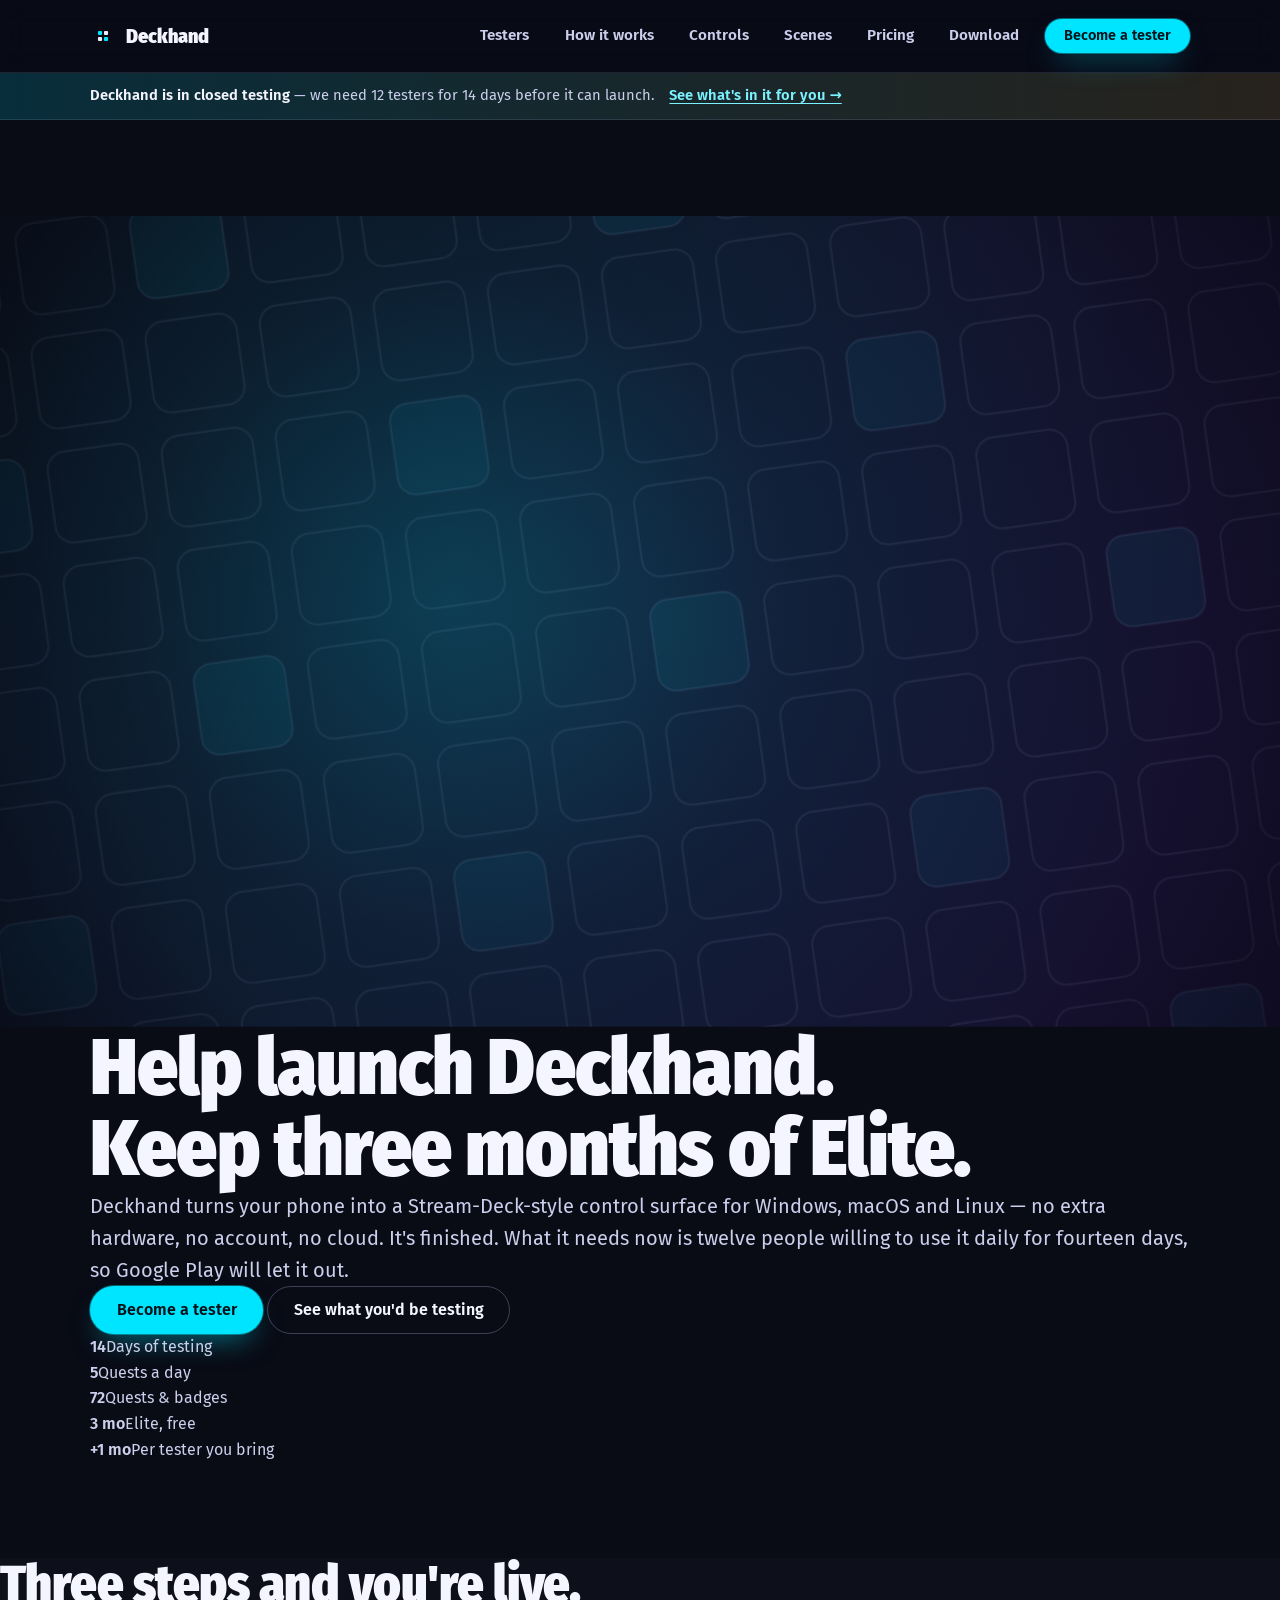
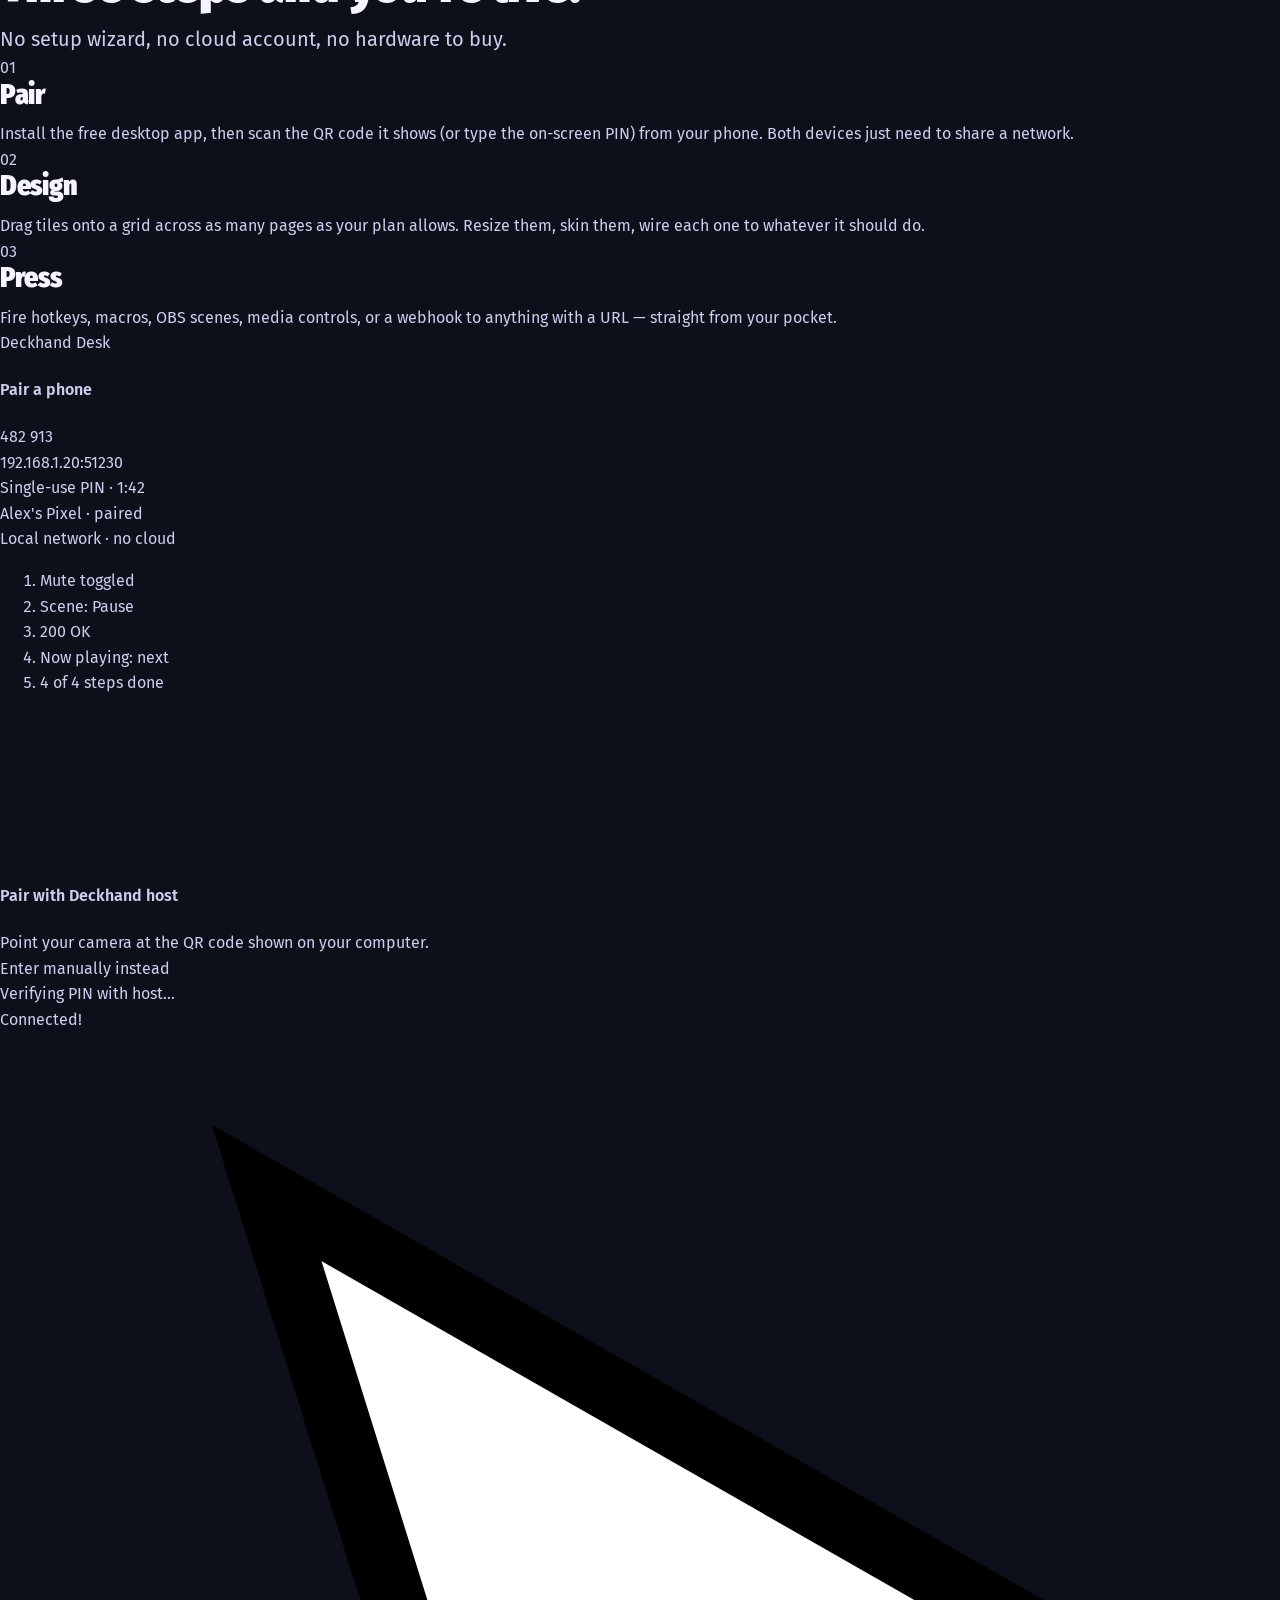
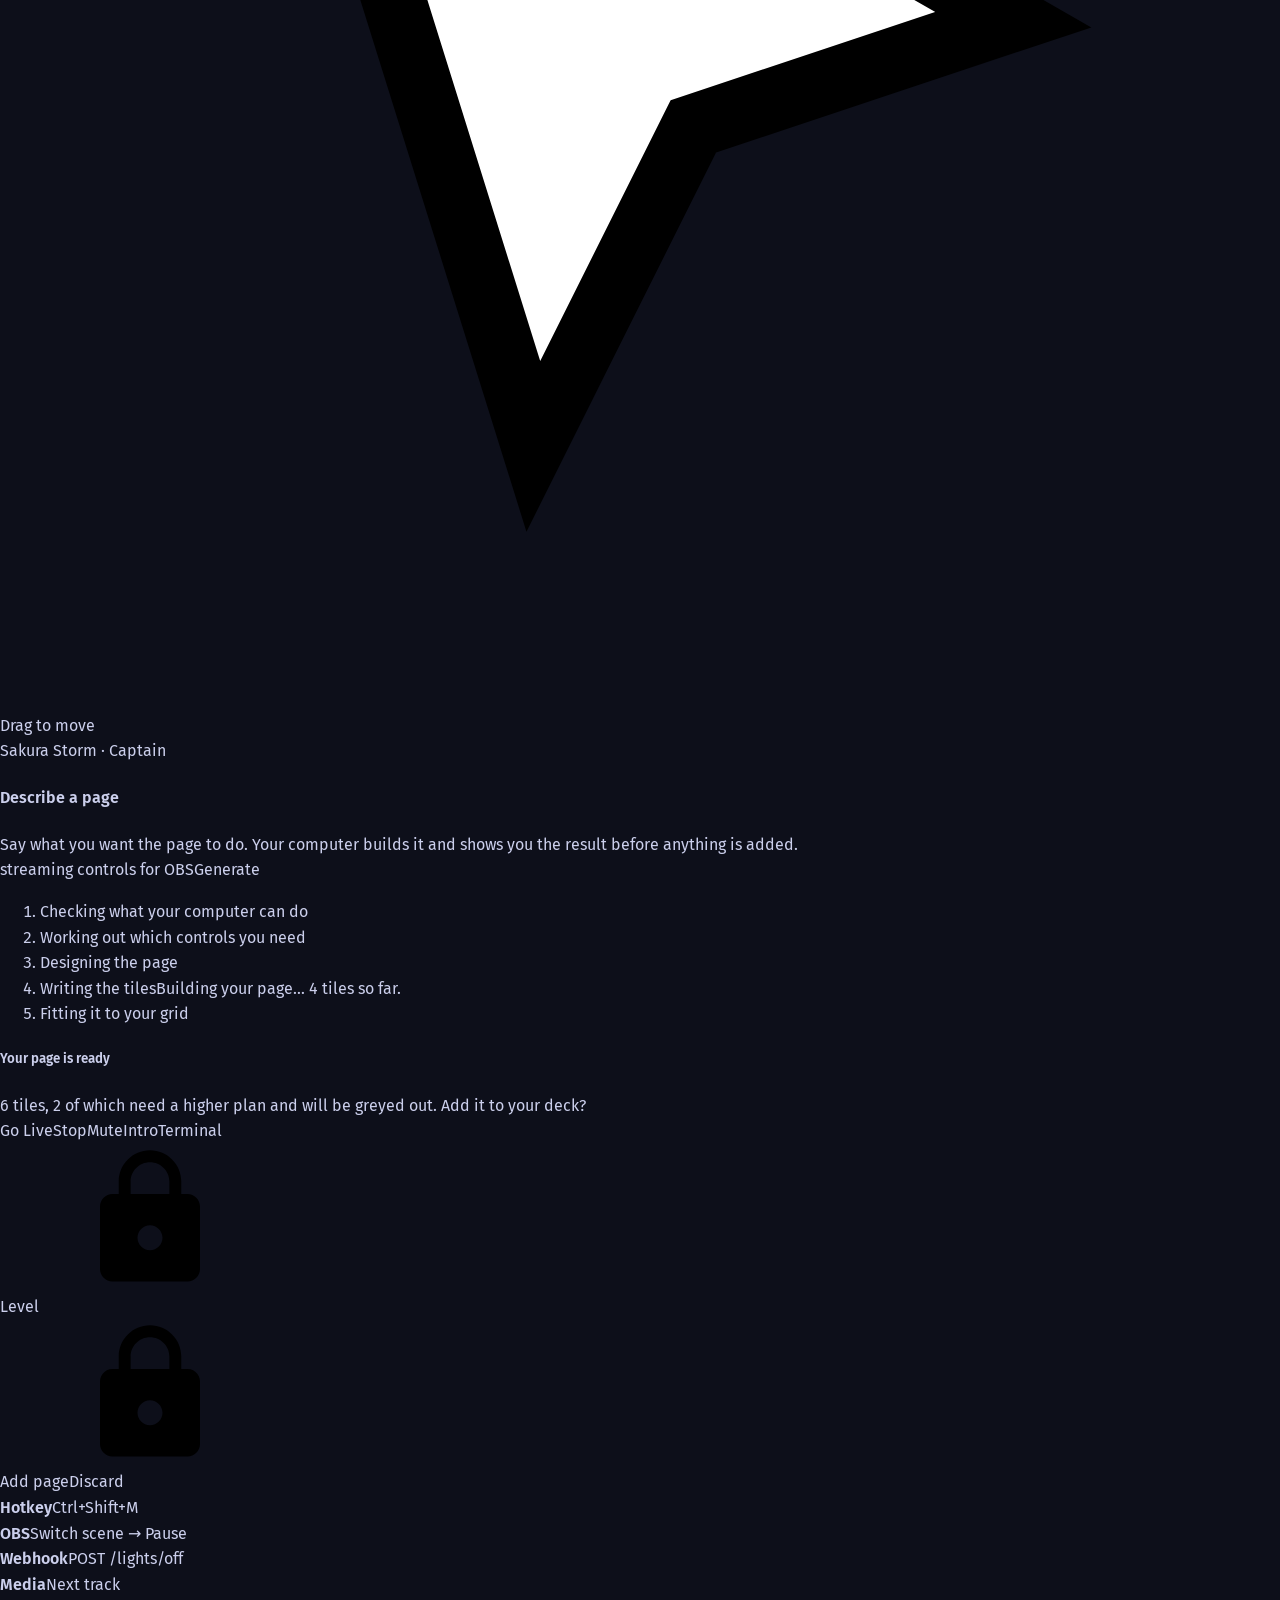
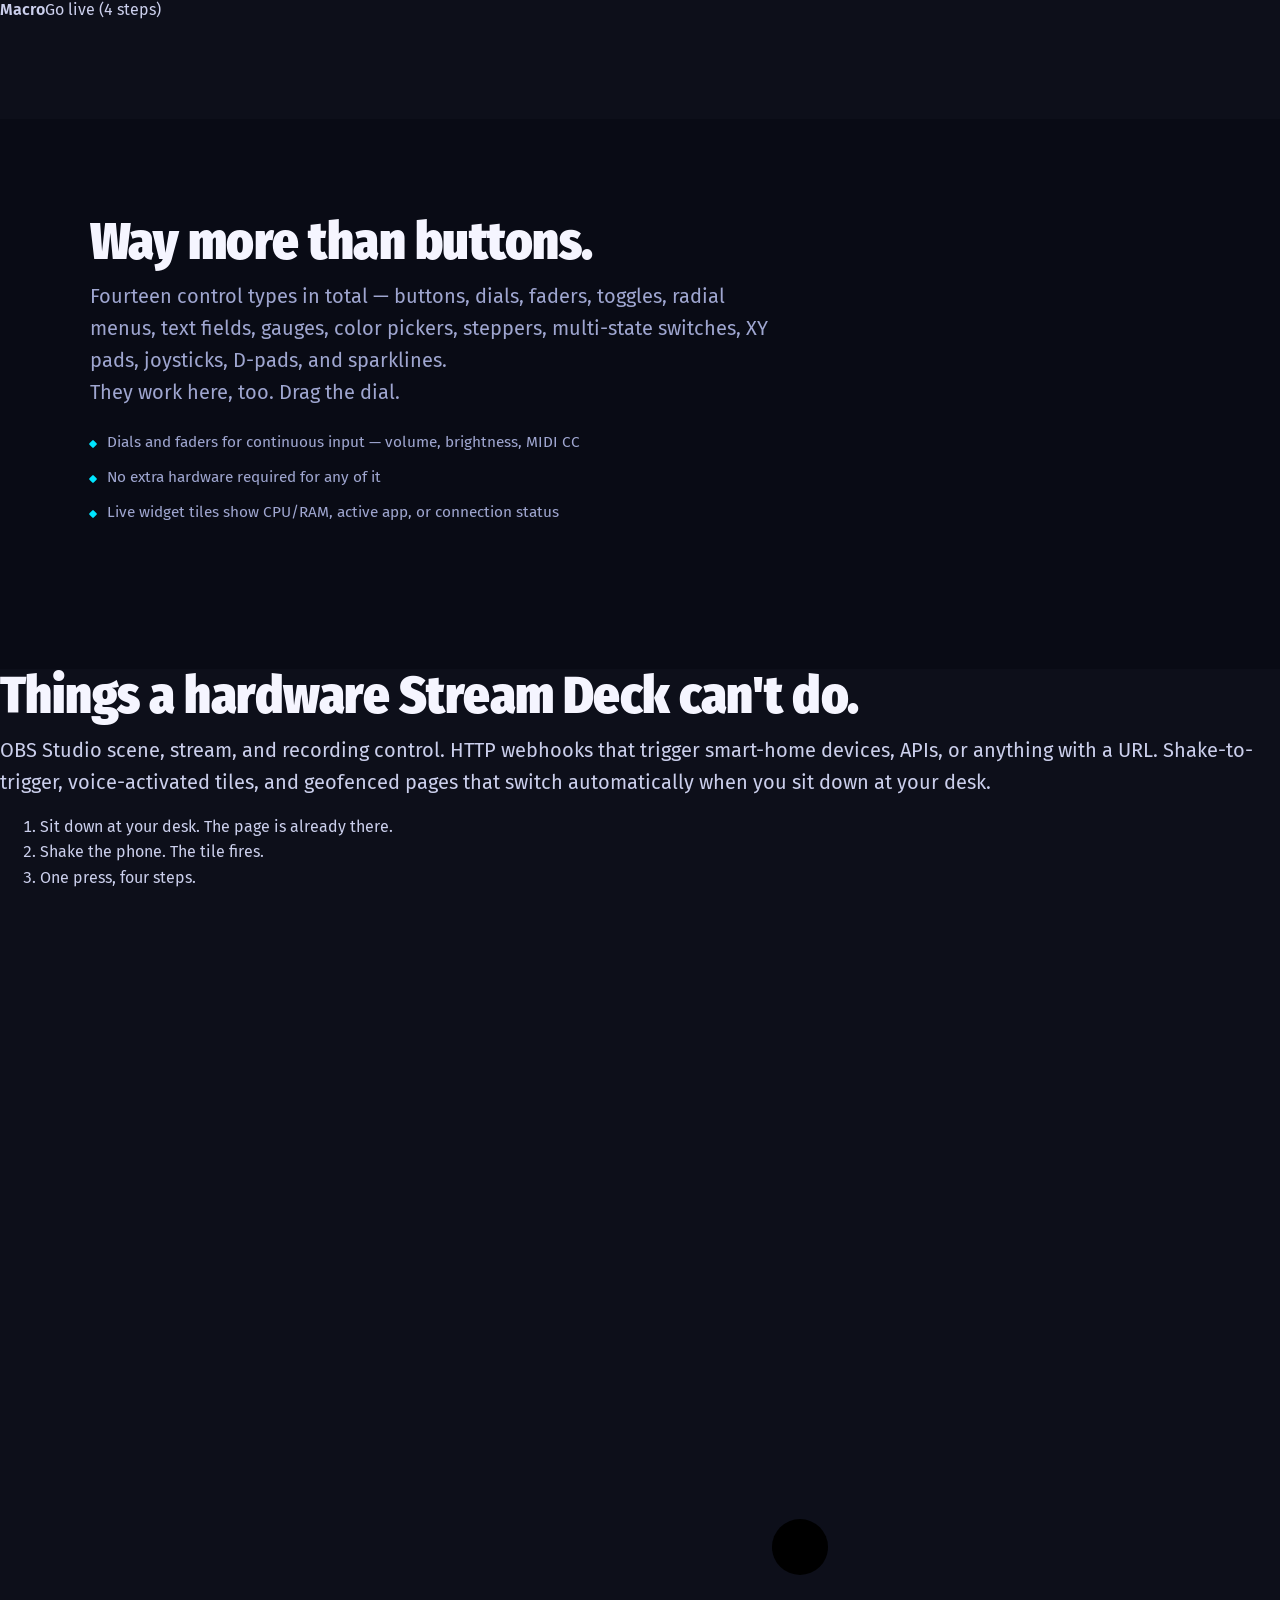
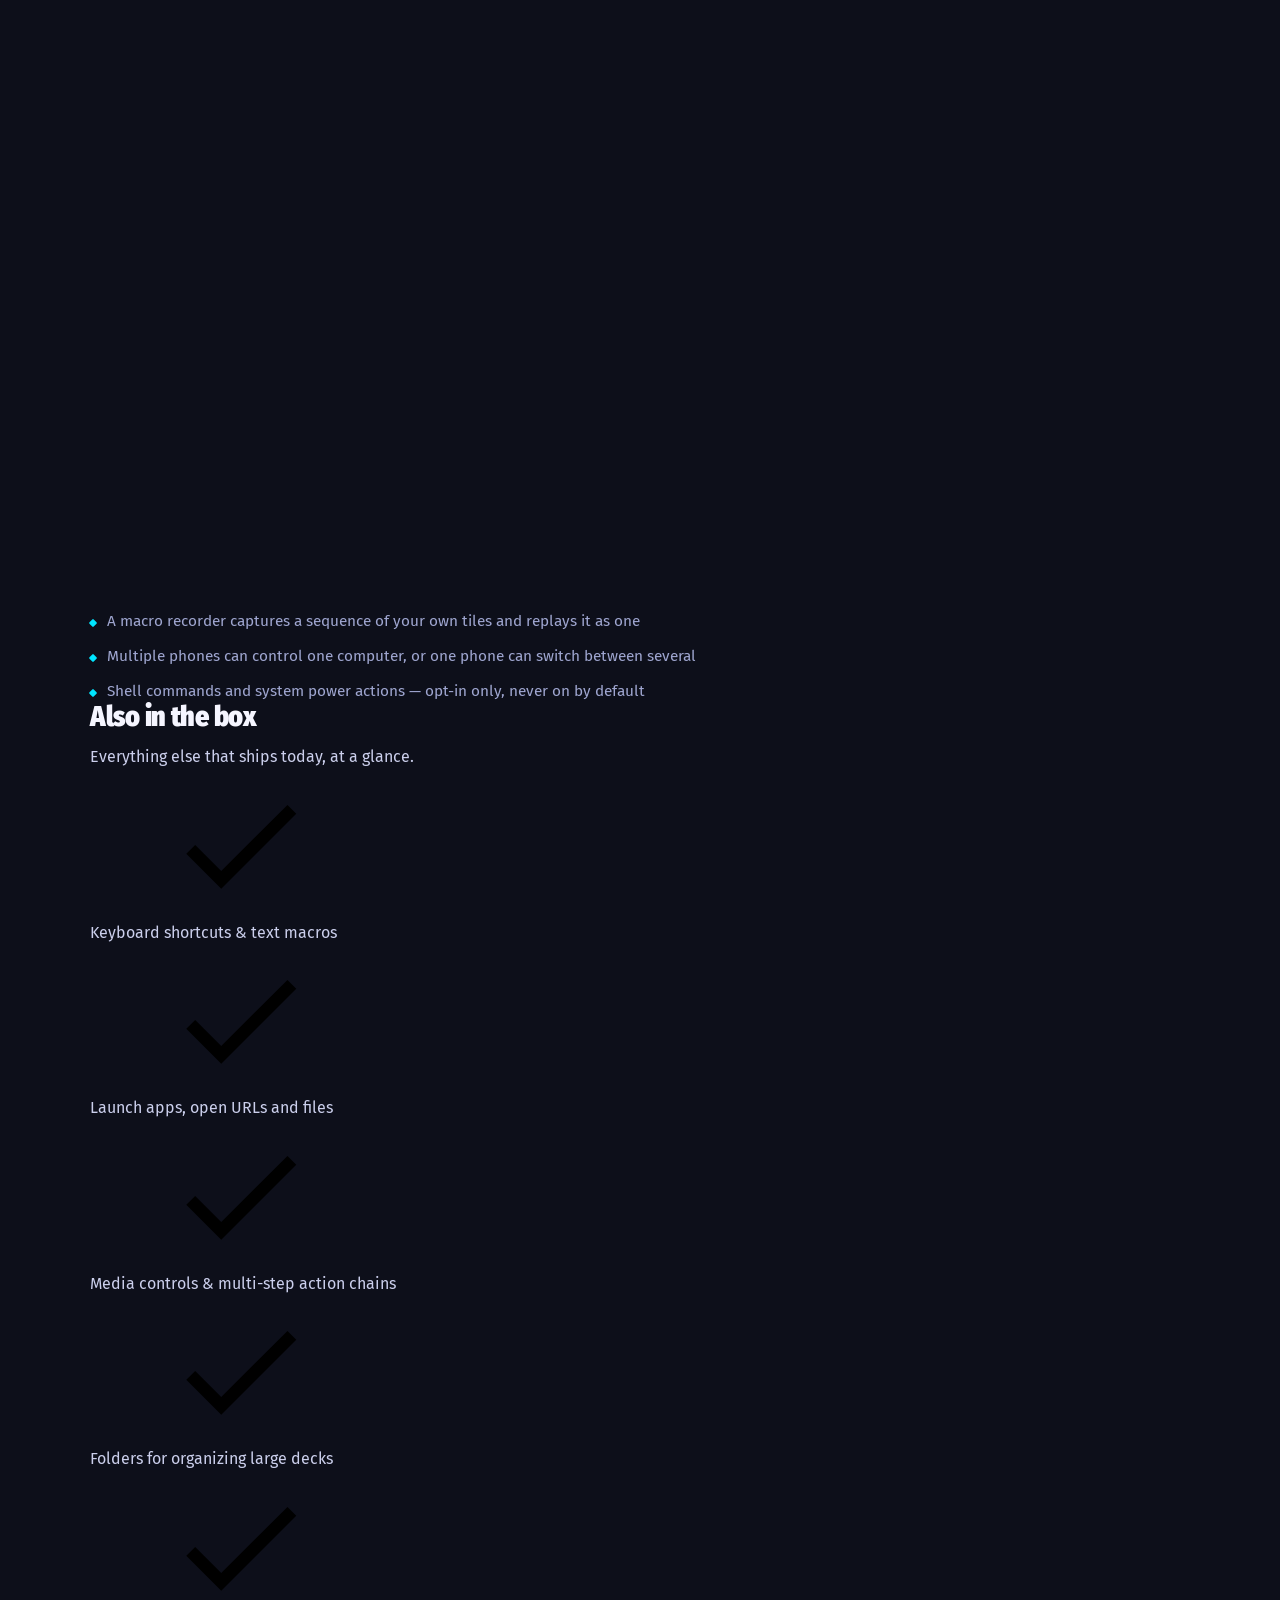
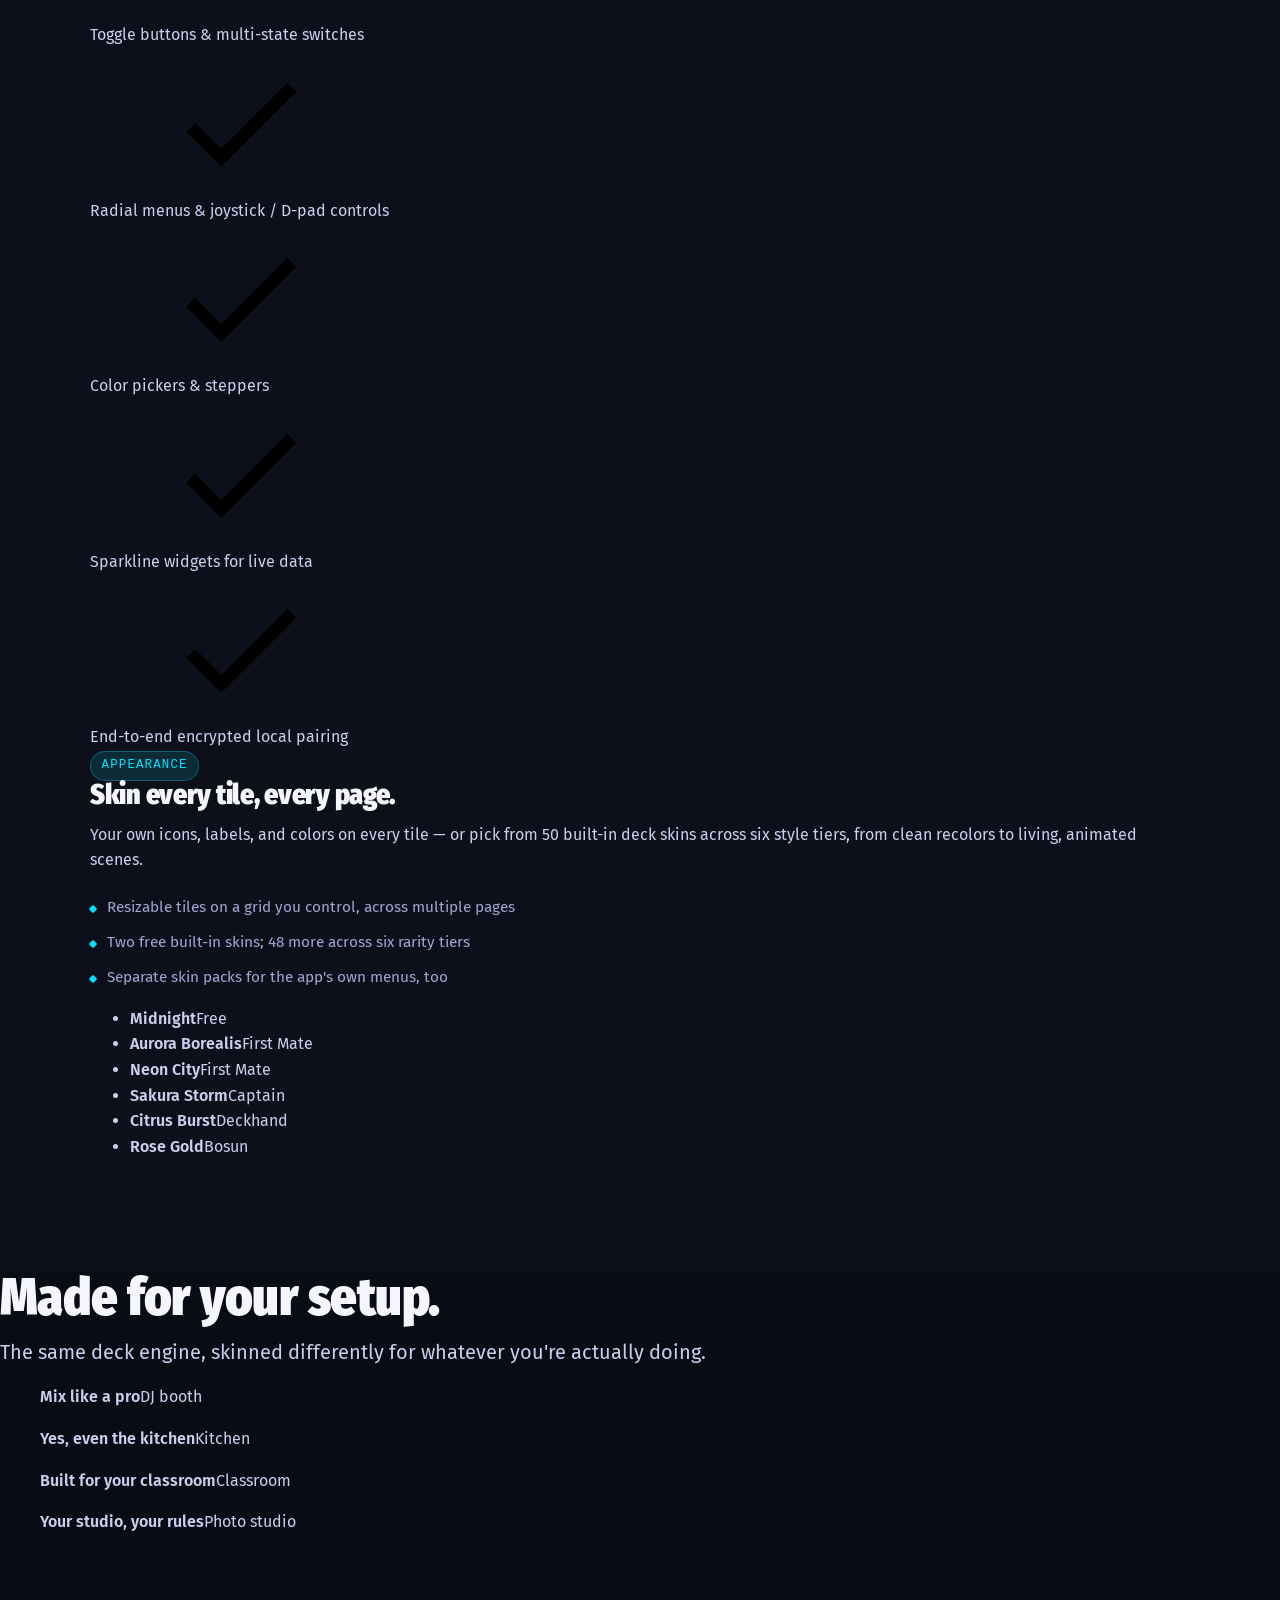
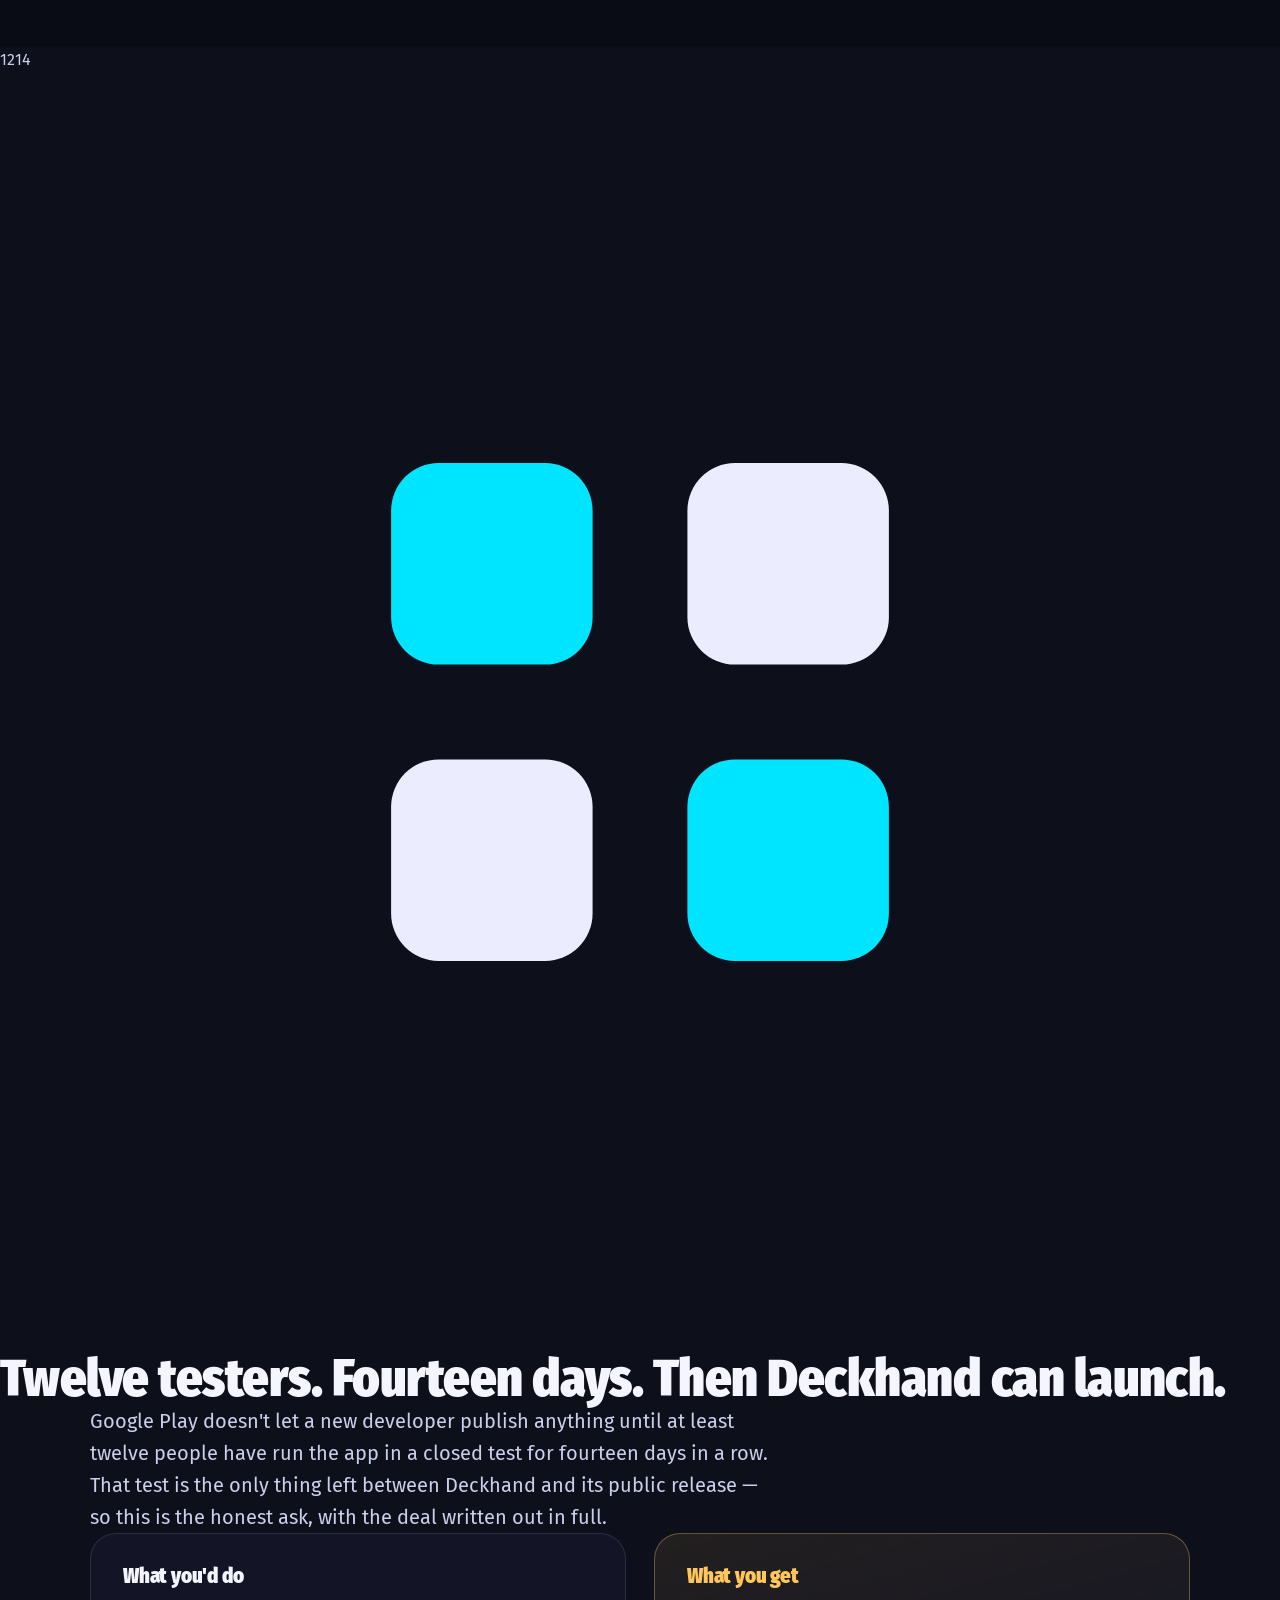
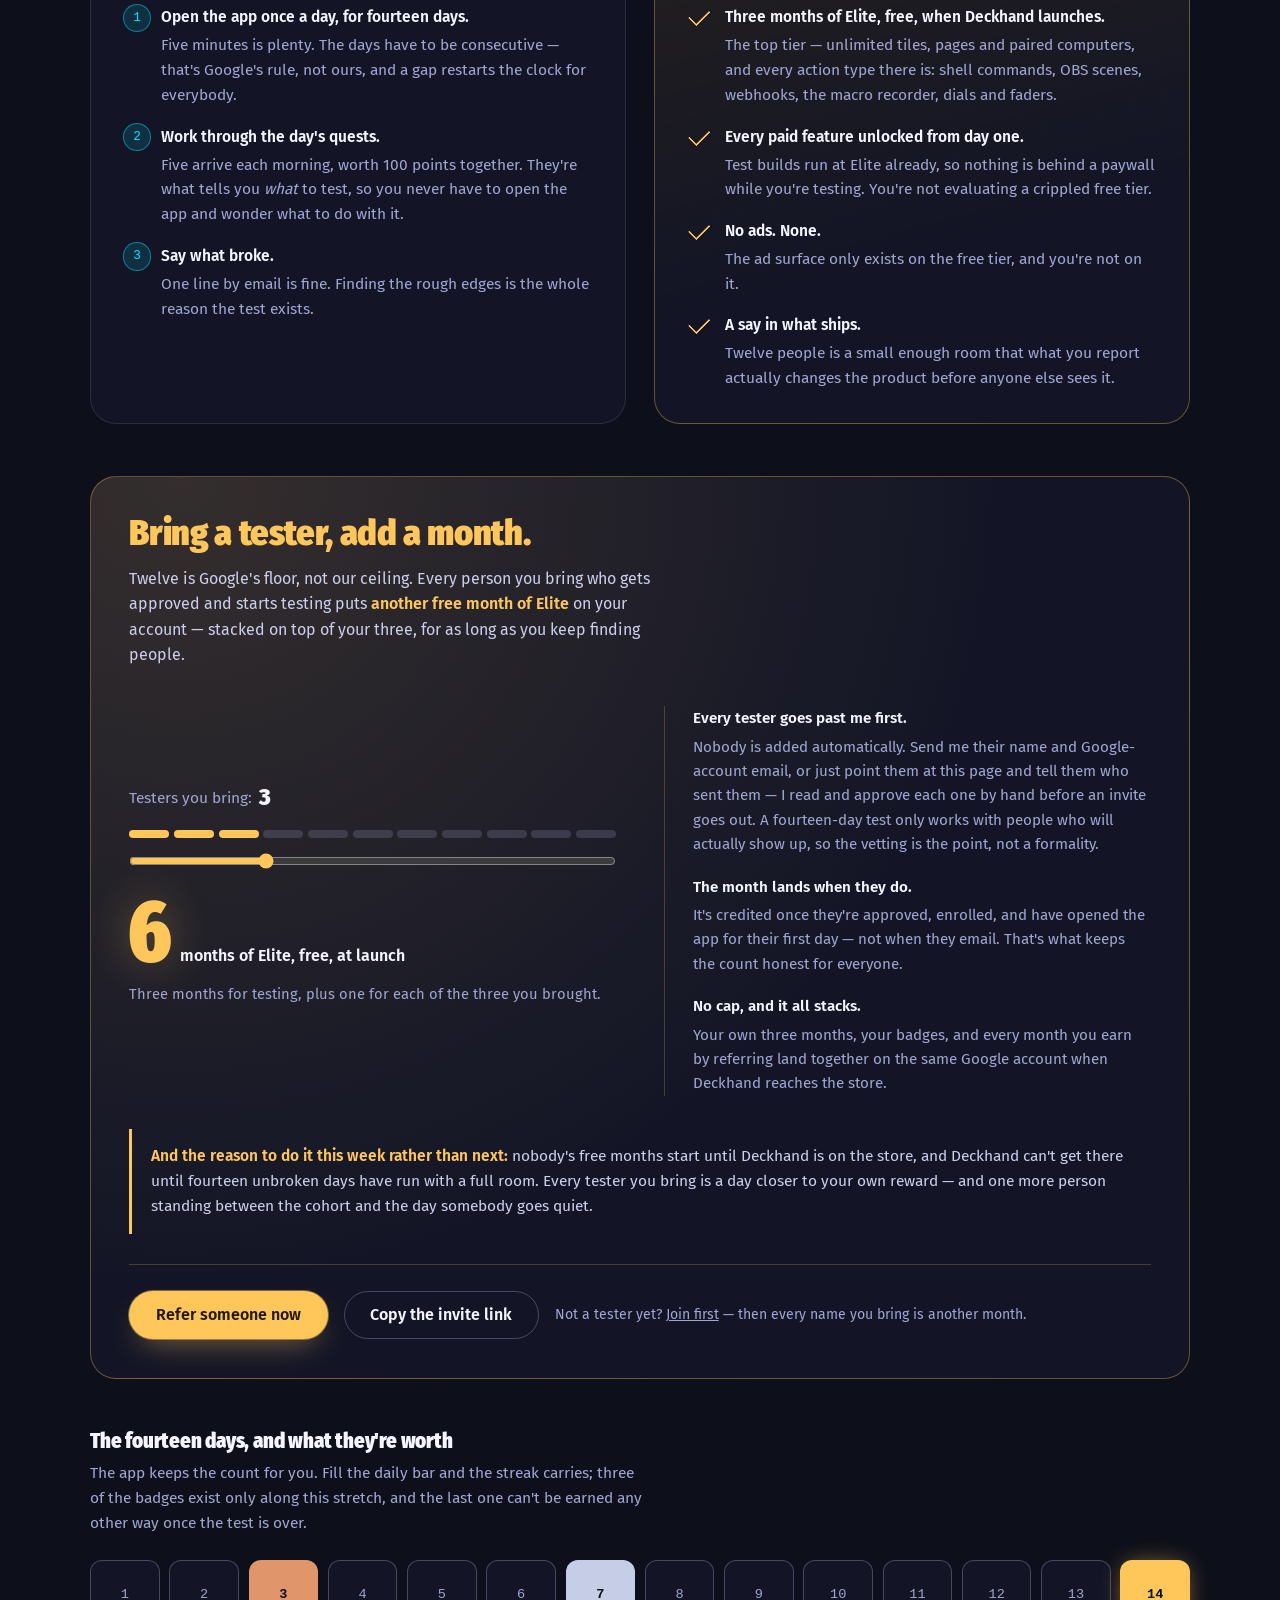
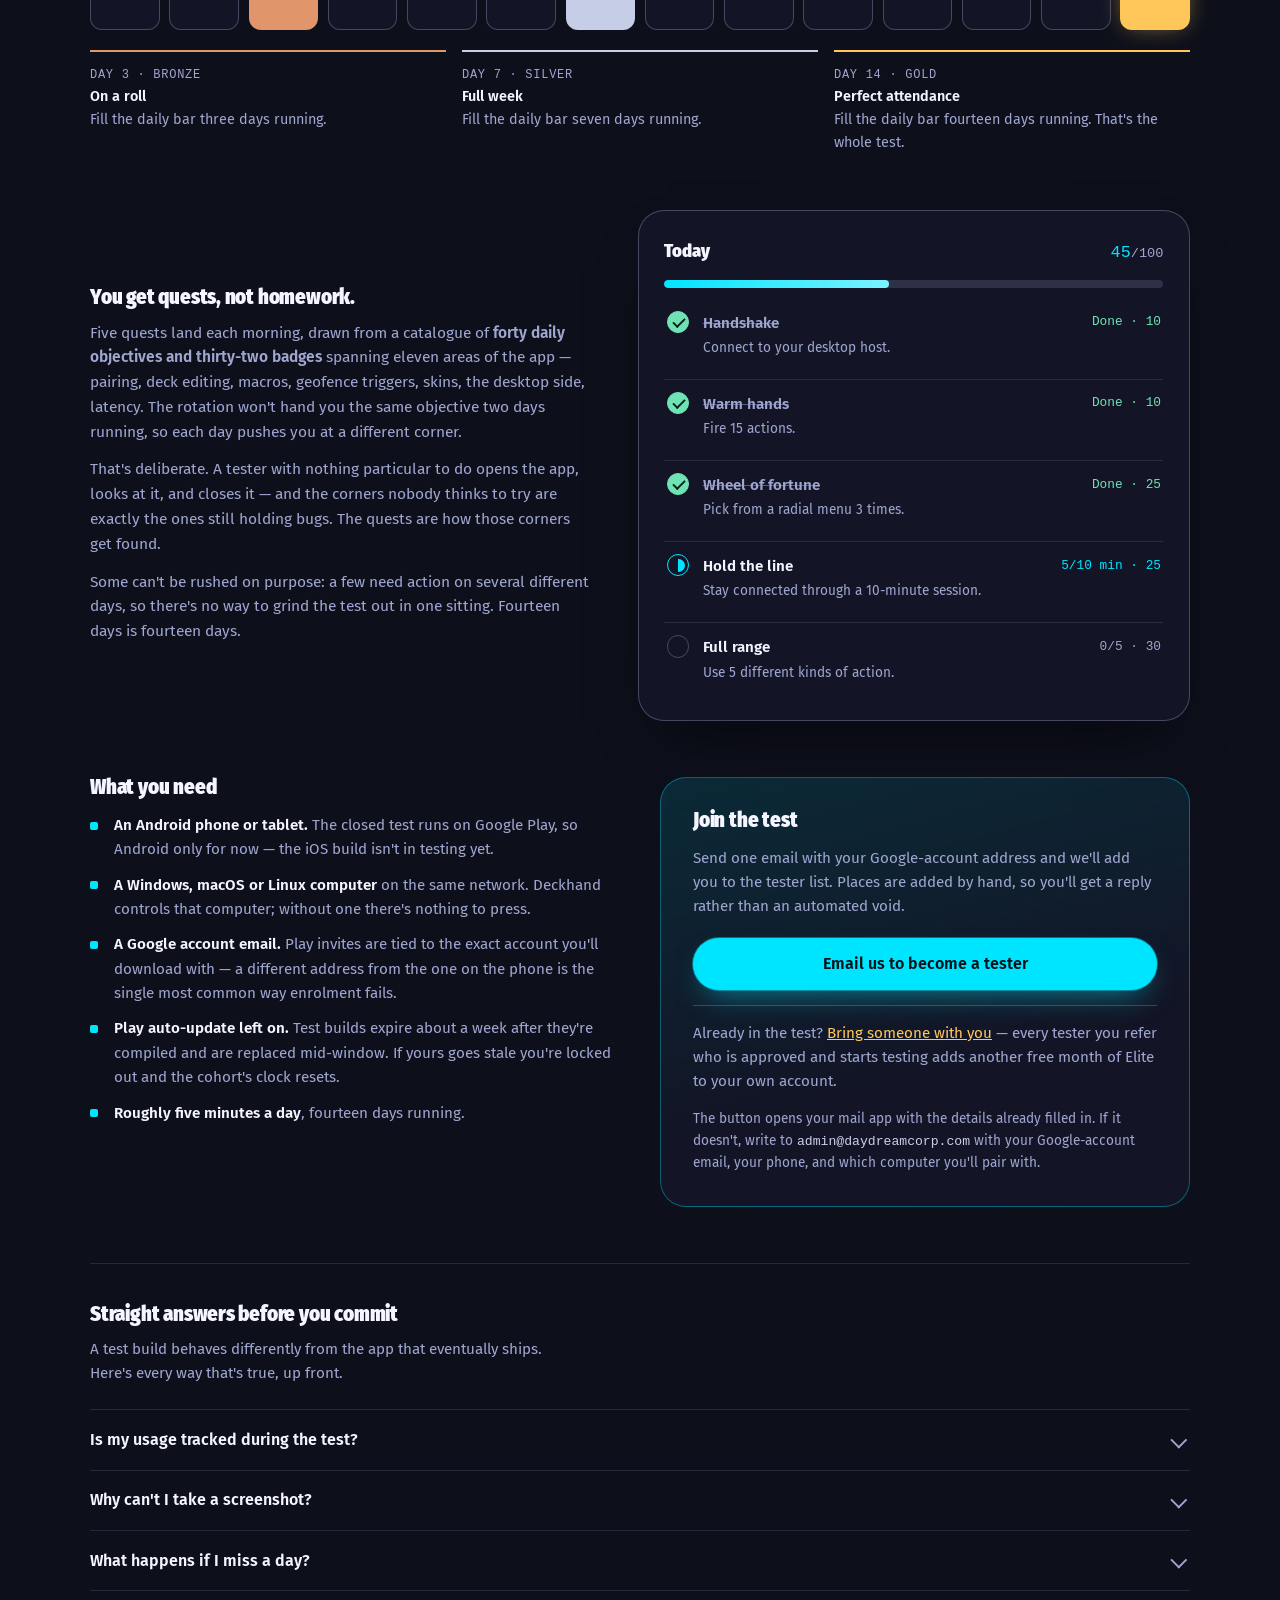
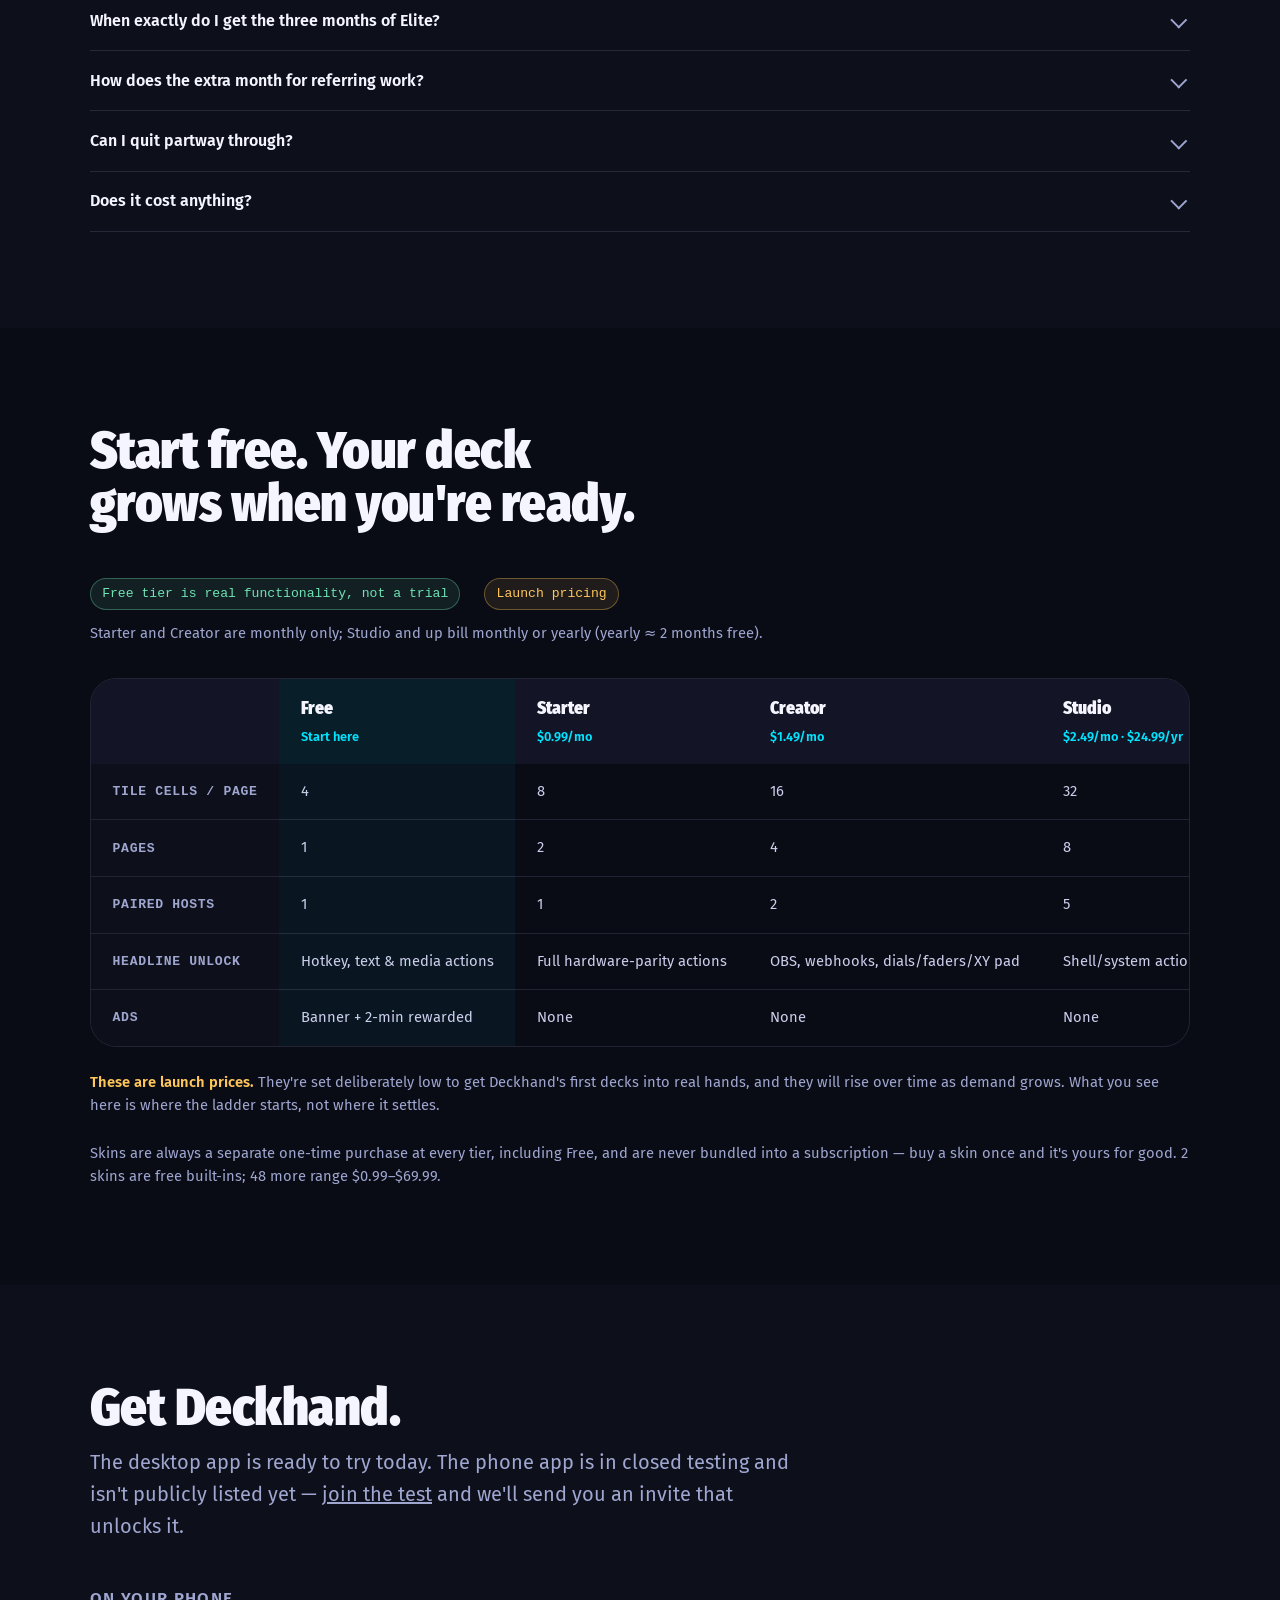
==== commit f3ab4c0c: "Carry over the testers, pricing, download and footer copy verbatim; port the three behaviours to mod" ====
--- a/index.html
+++ b/index.html
@@ -280,7 +280,423 @@
 </section>
 
 
+<section class="chapter chapter--testers chapter--raised" id="testers">
+  <div class="pin" id="testers-open" style="--len:240"><div class="chapter__stage"><div class="stage__grid stage__grid--beat">
+    <div class="numeral" aria-hidden="true"><span class="numeral__n" data-n="12">12</span><span class="numeral__n" data-n="14">14</span><span class="numeral__n numeral__logo" data-n="logo"><svg viewBox="0 0 108 108"><path fill="#00E5FF" d="M37,33 L46,33 A4,4 0 0 1 50,37 L50,46 A4,4 0 0 1 46,50 L37,50 A4,4 0 0 1 33,46 L33,37 A4,4 0 0 1 37,33 Z"/><path fill="#ECECFF" d="M62,33 L71,33 A4,4 0 0 1 75,37 L75,46 A4,4 0 0 1 71,50 L62,50 A4,4 0 0 1 58,46 L58,37 A4,4 0 0 1 62,33 Z"/><path fill="#ECECFF" d="M37,58 L46,58 A4,4 0 0 1 50,62 L50,71 A4,4 0 0 1 46,75 L37,75 A4,4 0 0 1 33,71 L33,62 A4,4 0 0 1 37,58 Z"/><path fill="#00E5FF" d="M62,58 L71,58 A4,4 0 0 1 75,62 L75,71 A4,4 0 0 1 71,75 L62,75 A4,4 0 0 1 58,71 L58,62 A4,4 0 0 1 62,58 Z"/></svg></span></div>
+    <h2 class="beat-h2"><span class="beat" data-beat="0">Twelve testers.</span> <span class="beat" data-beat="1">Fourteen days.</span> <span class="beat" data-beat="2">Then Deckhand can launch.</span></h2>
+  </div></div></div>
+  <div class="wrap">
+    <p class="lede measure testers-lede">Google Play doesn't let a new developer publish anything until at least twelve people have run the app in a closed test for fourteen days in a row. That test is the only thing left between Deckhand and its public release — so this is the honest ask, with the deal written out in full.</p>
+
+      <div class="deal">
+        <div class="deal-side deal-ask">
+          <h3>What you'd do</h3>
+          <ol class="deal-list">
+            <li><b>Open the app once a day, for fourteen days.</b> Five minutes is plenty. The days have to be consecutive — that's Google's rule, not ours, and a gap restarts the clock for everybody.</li>
+            <li><b>Work through the day's quests.</b> Five arrive each morning, worth 100 points together. They're what tells you <em>what</em> to test, so you never have to open the app and wonder what to do with it.</li>
+            <li><b>Say what broke.</b> One line by email is fine. Finding the rough edges is the whole reason the test exists.</li>
+          </ol>
+        </div>
+        <div class="deal-side deal-get">
+          <h3>What you get</h3>
+          <ul class="deal-list">
+            <li><b>Three months of Elite, free, when Deckhand launches.</b> The top tier — unlimited tiles, pages and paired computers, and every action type there is: shell commands, OBS scenes, webhooks, the macro recorder, dials and faders.</li>
+            <li><b>Every paid feature unlocked from day one.</b> Test builds run at Elite already, so nothing is behind a paywall while you're testing. You're not evaluating a crippled free tier.</li>
+            <li><b>No ads. None.</b> The ad surface only exists on the free tier, and you're not on it.</li>
+            <li><b>A say in what ships.</b> Twelve people is a small enough room that what you report actually changes the product before anyone else sees it.</li>
+          </ul>
+        </div>
+      </div>
+
+      <div class="refer" id="refer">
+        <h3>Bring a tester, add a month.</h3>
+        <p class="refer-lede">Twelve is Google's floor, not our ceiling. Every person you bring who gets approved and starts testing puts <b>another free month of Elite</b> on your account &mdash; stacked on top of your three, for as long as you keep finding people.</p>
+
+        <div class="refer-grid">
+          <div class="refer-calc">
+            <label class="refer-q" for="referCount">Testers you bring: <output id="referCount-out" for="referCount">3</output></label>
+            <ul class="refer-seats" id="referSeats" aria-hidden="true"><li class="on"></li><li class="on"></li><li class="on"></li><li></li><li></li><li></li><li></li><li></li><li></li><li></li><li></li></ul>
+            <input class="refer-range" type="range" id="referCount" min="0" max="11" step="1" value="3">
+            <output class="refer-total" id="referTotal" for="referCount"><b>6</b> <span>months of Elite, free, at launch</span></output>
+            <p class="refer-note" id="referNote">Three months for testing, plus one for each of the three you brought.</p>
+          </div>
+
+          <ul class="refer-rules">
+            <li><b>Every tester goes past me first.</b> Nobody is added automatically. Send me their name and Google-account email, or just point them at this page and tell them who sent them &mdash; I read and approve each one by hand before an invite goes out. A fourteen-day test only works with people who will actually show up, so the vetting is the point, not a formality.</li>
+            <li><b>The month lands when they do.</b> It's credited once they're approved, enrolled, and have opened the app for their first day &mdash; not when they email. That's what keeps the count honest for everyone.</li>
+            <li><b>No cap, and it all stacks.</b> Your own three months, your badges, and every month you earn by referring land together on the same Google account when Deckhand reaches the store.</li>
+          </ul>
+        </div>
+
+        <p class="refer-urgent"><b>And the reason to do it this week rather than next:</b> nobody's free months start until Deckhand is on the store, and Deckhand can't get there until fourteen unbroken days have run with a full room. Every tester you bring is a day closer to your own reward &mdash; and one more person standing between the cohort and the day somebody goes quiet.</p>
+
+        <div class="refer-cta">
+          <a class="btn btn-gold" href="mailto:admin@daydreamcorp.com?subject=Deckhand%20closed%20test%20-%20referring%20a%20tester&amp;body=Hi%20Deckhand%20team%2C%0A%0AI%27m%20already%20on%20the%20closed%20test%20and%20I%27d%20like%20to%20refer%20someone.%0A%0AMy%20Google-account%20email%20%28so%20you%20can%20credit%20the%20extra%20month%29%3A%0A%0AWho%20I%27m%20referring%20-%20name%20and%20Google-account%20email%3A%0A%0A">Refer someone now</a>
+          <button class="btn btn-ghost" id="referCopy" type="button" hidden>Copy the invite link</button>
+          <span class="hint">Not a tester yet? <a href="#join">Join first</a> &mdash; then every name you bring is another month.</span>
+        </div>
+      </div>
+
+      <div class="streak">
+        <h3>The fourteen days, and what they're worth</h3>
+        <p>The app keeps the count for you. Fill the daily bar and the streak carries; three of the badges exist only along this stretch, and the last one can't be earned any other way once the test is over.</p>
+        <ol class="streak-days">
+          <li>1</li>
+          <li>2</li>
+          <li class="is-mark m-bronze">3</li>
+          <li>4</li>
+          <li>5</li>
+          <li>6</li>
+          <li class="is-mark m-silver">7</li>
+          <li>8</li>
+          <li>9</li>
+          <li>10</li>
+          <li>11</li>
+          <li>12</li>
+          <li>13</li>
+          <li class="is-mark m-gold">14</li>
+        </ol>
+        <ul class="streak-legend">
+          <li class="l-bronze"><span class="day">Day 3 · Bronze</span><b>On a roll</b>Fill the daily bar three days running.</li>
+          <li class="l-silver"><span class="day">Day 7 · Silver</span><b>Full week</b>Fill the daily bar seven days running.</li>
+          <li class="l-gold"><span class="day">Day 14 · Gold</span><b>Perfect attendance</b>Fill the daily bar fourteen days running. That's the whole test.</li>
+        </ul>
+      </div>
+
+      <div class="quests">
+        <div class="quest-copy">
+          <h3>You get quests, not homework.</h3>
+          <p>Five quests land each morning, drawn from a catalogue of <b>forty daily objectives and thirty-two badges</b> spanning eleven areas of the app — pairing, deck editing, macros, geofence triggers, skins, the desktop side, latency. The rotation won't hand you the same objective two days running, so each day pushes you at a different corner.</p>
+          <p>That's deliberate. A tester with nothing particular to do opens the app, looks at it, and closes it — and the corners nobody thinks to try are exactly the ones still holding bugs. The quests are how those corners get found.</p>
+          <p>Some can't be rushed on purpose: a few need action on several different days, so there's no way to grind the test out in one sitting. Fourteen days is fourteen days.</p>
+        </div>
+        <div class="quest-card">
+          <div class="quest-head">
+            <h4>Today</h4>
+            <span class="quest-score">45<i>/100</i></span>
+          </div>
+          <div class="quest-bar"><span style="width:45%"></span></div>
+          <ul class="quest-list">
+            <li class="is-done">
+              <span class="q-mark" aria-hidden="true"></span>
+              <span><span class="q-title">Handshake</span><span class="q-desc">Connect to your desktop host.</span></span>
+              <span class="q-pts">Done · 10</span>
+            </li>
+            <li class="is-done">
+              <span class="q-mark" aria-hidden="true"></span>
+              <span><span class="q-title">Warm hands</span><span class="q-desc">Fire 15 actions.</span></span>
+              <span class="q-pts">Done · 10</span>
+            </li>
+            <li class="is-done">
+              <span class="q-mark" aria-hidden="true"></span>
+              <span><span class="q-title">Wheel of fortune</span><span class="q-desc">Pick from a radial menu 3 times.</span></span>
+              <span class="q-pts">Done · 25</span>
+            </li>
+            <li class="is-live">
+              <span class="q-mark" aria-hidden="true"></span>
+              <span><span class="q-title">Hold the line</span><span class="q-desc">Stay connected through a 10-minute session.</span></span>
+              <span class="q-pts">5/10 min · 25</span>
+            </li>
+            <li>
+              <span class="q-mark" aria-hidden="true"></span>
+              <span><span class="q-title">Full range</span><span class="q-desc">Use 5 different kinds of action.</span></span>
+              <span class="q-pts">0/5 · 30</span>
+            </li>
+          </ul>
+        </div>
+      </div>
+
+      <div class="join" id="join">
+        <div>
+          <h3>What you need</h3>
+          <ul class="need">
+            <li><b>An Android phone or tablet.</b> The closed test runs on Google Play, so Android only for now — the iOS build isn't in testing yet.</li>
+            <li><b>A Windows, macOS or Linux computer</b> on the same network. Deckhand controls that computer; without one there's nothing to press.</li>
+            <li><b>A Google account email.</b> Play invites are tied to the exact account you'll download with — a different address from the one on the phone is the single most common way enrolment fails.</li>
+            <li><b>Play auto-update left on.</b> Test builds expire about a week after they're compiled and are replaced mid-window. If yours goes stale you're locked out and the cohort's clock resets.</li>
+            <li><b>Roughly five minutes a day</b>, fourteen days running.</li>
+          </ul>
+        </div>
+        <div class="join-box">
+          <h3>Join the test</h3>
+          <p>Send one email with your Google-account address and we'll add you to the tester list. Places are added by hand, so you'll get a reply rather than an automated void.</p>
+          <a class="btn btn-primary" href="mailto:admin@daydreamcorp.com?subject=Deckhand%20closed%20test%20-%20count%20me%20in&amp;body=Hi%20Deckhand%20team%2C%0A%0AI%27d%20like%20to%20join%20the%2014-day%20closed%20test.%0A%0AGoogle%20account%20email%20%28this%20is%20the%20address%20the%20Play%20invite%20needs%29%3A%0APhone%20model%20and%20Android%20version%3A%0AComputer%20I%27ll%20pair%20it%20with%20%28Windows%20/%20macOS%20/%20Linux%29%3A%0A%0AI%20understand%20the%20test%20runs%2014%20days%20in%20a%20row%20and%20that%20I%27ll%20open%20the%20app%20each%20day.%0A">Email us to become a tester</a>
+          <p class="join-refer">Already in the test? <a href="#refer">Bring someone with you</a> &mdash; every tester you refer who is approved and starts testing adds another free month of Elite to your own account.</p>
+          <p class="after">The button opens your mail app with the details already filled in. If it doesn't, write to <code>admin@daydreamcorp.com</code> with your Google-account email, your phone, and which computer you'll pair with.</p>
+        </div>
+      </div>
+
+      <div class="tester-faq">
+        <h3>Straight answers before you commit</h3>
+        <p>A test build behaves differently from the app that eventually ships. Here's every way that's true, up front.</p>
+
+        <details class="faq-q">
+          <summary>Is my usage tracked during the test?</summary>
+          <div class="faq-a">
+            <p>Yes, and you should know exactly how before you sign up. Test builds collect anonymous usage analytics — which screens you open, which controls you use, connection quality, quest progress — and unlike the public release, the off-switch in Settings is hidden for testers outside the EEA and UK. A twelve-person funnel stops being readable if a few people quietly opt out, so for the closed test it's on.</p>
+            <p>What's never collected: the contents of your deck, your tile labels, what your buttons actually do, or anything you type into the app. Layout tracking is off and the <a href="privacy-policy.html">privacy policy</a> commits to that in writing. When Deckhand reaches production the toggle comes back for everyone.</p>
+          </div>
+        </details>
+
+        <details class="faq-q">
+          <summary>Why can't I take a screenshot?</summary>
+          <div class="faq-a">
+            <p>Test builds block screenshots, screen recording and casting, and show a blank thumbnail in the app switcher. The deck editor, the skins and the pricing surface aren't announced yet, and the closed test hands a complete build to twelve people outside the company.</p>
+            <p>It's a testing-phase measure and nothing more — it comes off before the public release. If you need to show us something, describe it or point a second camera at the screen; that's genuinely fine.</p>
+          </div>
+        </details>
+
+        <details class="faq-q">
+          <summary>What happens if I miss a day?</summary>
+          <div class="faq-a">
+            <p>Your streak resets and the gold badge is out of reach, but you're not thrown out — keep going and the fourteen days still count toward the reward. Tell us if life gets in the way rather than going quiet: what actually costs us is a tester who disappears without saying so, because Google measures continuous opted-in days across the whole group.</p>
+          </div>
+        </details>
+
+        <details class="faq-q">
+          <summary>When exactly do I get the three months of Elite?</summary>
+          <div class="faq-a">
+            <p>On release. Elite can't be granted against a store listing that doesn't exist publicly yet, so the free three months start when Deckhand reaches production and are applied to the same Google account you tested with. In the meantime the test build already runs at Elite, so you lose nothing by waiting.</p>
+          </div>
+        </details>
+
+        <details class="faq-q">
+          <summary>How does the extra month for referring work?</summary>
+          <div class="faq-a">
+            <p>One extra month of Elite for every tester you bring who is approved and actually starts testing, on top of the three months the test itself earns you. There's no cap and no code to enter &mdash; email me their name and Google-account email, or have them say who sent them when they write in.</p>
+            <p>Two things worth knowing before you start asking around. I read and approve every referral by hand before an invite goes out, so a name is a nomination rather than a guarantee. And the month is credited when they enrol and open the app for their first day, not when their email arrives &mdash; invites are tied to a specific Google account, so referring yourself from a second address doesn't get past me.</p>
+          </div>
+        </details>
+
+        <details class="faq-q">
+          <summary>Can I quit partway through?</summary>
+          <div class="faq-a">
+            <p>Yes, at any point, by leaving the test from the Play listing or by telling us. No obligation and no hard feelings — an email saying you're out is worth a lot, because it tells us to recruit a replacement instead of waiting on someone who isn't coming back.</p>
+          </div>
+        </details>
+
+        <details class="faq-q">
+          <summary>Does it cost anything?</summary>
+          <div class="faq-a">
+            <p>No. The phone app and the desktop app are both free to install, there's nothing to pay during the test, and no card is collected at any point. The desktop installers aren't code-signed yet, so Windows and macOS will warn you on first run — the <a href="#download">install steps</a> further down cover exactly what to click.</p>
+          </div>
+        </details>
+      </div>
+    </div>
+  </section>
+
+  <section class="chapter chapter--pricing" id="pricing">
+    <div class="wrap">
+      <div class="chapter__head">
+        <h2>Start free. Your deck grows when you're ready.</h2>
+      </div>
+      <div class="price-lede">
+        <span class="pill">Free tier is real functionality, not a trial</span>
+        <span class="pill pill-launch">Launch pricing</span>
+        <span class="price-lede-detail">Starter and Creator are monthly only; Studio and up bill monthly or yearly (yearly ≈ 2 months free).</span>
+      </div>
+      <div class="price-scroll">
+        <table class="price-table">
+          <thead>
+            <tr>
+              <th></th>
+              <th scope="col" class="free-col">Free<span class="per">Start here</span></th>
+              <th scope="col">Starter<span class="per">$0.99/mo</span></th>
+              <th scope="col">Creator<span class="per">$1.49/mo</span></th>
+              <th scope="col">Studio<span class="per">$2.49/mo · $24.99/yr</span></th>
+              <th scope="col">Pro Studio<span class="per">$3.99/mo · $39.99/yr</span></th>
+              <th scope="col">Elite<span class="per">$5.99/mo · $59.99/yr</span></th>
+            </tr>
+          </thead>
+          <tbody>
+            <tr>
+              <th scope="row">Tile cells / page</th>
+              <td class="free-col">4</td><td>8</td><td>16</td><td>32</td><td>64</td><td>Unlimited</td>
+            </tr>
+            <tr>
+              <th scope="row">Pages</th>
+              <td class="free-col">1</td><td>2</td><td>4</td><td>8</td><td>16</td><td>Unlimited</td>
+            </tr>
+            <tr>
+              <th scope="row">Paired hosts</th>
+              <td class="free-col">1</td><td>1</td><td>2</td><td>5</td><td>15</td><td>Unlimited</td>
+            </tr>
+            <tr>
+              <th scope="row">Headline unlock</th>
+              <td class="free-col">Hotkey, text &amp; media actions</td>
+              <td>Full hardware-parity actions</td>
+              <td>OBS, webhooks, dials/faders/XY pad</td>
+              <td>Shell/system actions, macro recorder</td>
+              <td>Twice the scale, priority support</td>
+              <td>Everything, unlimited</td>
+            </tr>
+            <tr>
+              <th scope="row">Ads</th>
+              <td class="free-col">Banner + 2-min rewarded</td><td>None</td><td>None</td><td>None</td><td>None</td><td>None</td>
+            </tr>
+          </tbody>
+        </table>
+      </div>
+      <p class="price-note"><b class="price-note-lead">These are launch prices.</b> They're set deliberately low to get Deckhand's first decks into real hands, and they will rise over time as demand grows. What you see here is where the ladder starts, not where it settles.</p>
+      <p class="price-note">Skins are always a separate one-time purchase at every tier, including Free, and are never bundled into a subscription — buy a skin once and it's yours for good. 2 skins are free built-ins; 48 more range $0.99–$69.99.</p>
+    </div>
+  </section>
+
+  <section class="chapter chapter--download chapter--raised" id="download">
+    <div class="wrap">
+      <div class="chapter__head">
+        <h2>Get Deckhand.</h2>
+        <p>The desktop app is ready to try today. The phone app is in closed testing and isn't publicly listed yet — <a href="#testers">join the test</a> and we'll send you an invite that unlocks it.</p>
+      </div>
+
+      <div class="download-groups">
+        <div class="download-group">
+          <h3>On your phone</h3>
+          <div class="download-row">
+            <!-- Not a link yet, deliberately. Deckhand is in closed testing, so
+                 its Play listing 404s for anyone who is not an enrolled tester;
+                 a "Coming soon" badge on a live link still sends people to an
+                 error page. Restore the href the day it reaches production. -->
+            <div class="dl-btn is-soon">
+              <span class="icon" aria-hidden="true"><svg viewBox="0 0 24 24"><path d="M7 4 L19 12 L7 20 Z"/></svg></span>
+              <span class="txt"><small>Get it on</small><strong>Google Play</strong></span>
+              <span class="badge">Coming soon</span>
+            </div>
+            <div class="dl-btn is-soon">
+              <span class="icon" aria-hidden="true"><svg viewBox="0 0 24 24"><mask id="appleBiteA"><rect width="24" height="24" fill="#fff"/><circle cx="16.5" cy="9.5" r="4.5" fill="#000"/></mask><circle cx="12" cy="13.5" r="6.5" mask="url(#appleBiteA)"/><ellipse cx="10.3" cy="6.4" rx="1.9" ry="0.95" transform="rotate(-30 10.3 6.4)"/></svg></span>
+              <span class="txt"><small>Download on the</small><strong>App Store</strong></span>
+              <span class="badge">Coming soon</span>
+            </div>
+          </div>
+        </div>
+
+        <div class="download-group">
+          <h3>On your computer</h3>
+          <div class="download-row">
+            <a class="dl-btn" href="https://github.com/daydreamcorp/deckhand-site/releases/download/latest/Deckhand-Installer-windows-x86_64.exe">
+              <span class="icon" aria-hidden="true"><svg viewBox="0 0 24 24"><g transform="rotate(-6 12 12)"><rect x="3" y="3" width="8" height="8" rx="0.6"/><rect x="13" y="3" width="8" height="8" rx="0.6"/><rect x="3" y="13" width="8" height="8" rx="0.6"/><rect x="13" y="13" width="8" height="8" rx="0.6"/></g></svg></span>
+              <span class="txt"><small>Download for</small><strong>Windows</strong></span>
+              <span class="badge">New</span>
+            </a>
+            <a class="dl-btn" href="https://github.com/daydreamcorp/deckhand-site/releases/download/latest/Deckhand-Installer-macos-arm64">
+              <span class="icon" aria-hidden="true"><svg viewBox="0 0 24 24"><mask id="appleBiteB"><rect width="24" height="24" fill="#fff"/><circle cx="16.5" cy="9.5" r="4.5" fill="#000"/></mask><circle cx="12" cy="13.5" r="6.5" mask="url(#appleBiteB)"/><ellipse cx="10.3" cy="6.4" rx="1.9" ry="0.95" transform="rotate(-30 10.3 6.4)"/></svg></span>
+              <span class="txt"><small>Download for</small><strong>macOS</strong></span>
+              <span class="badge">Apple Silicon</span>
+            </a>
+            <a class="dl-btn" href="https://github.com/daydreamcorp/deckhand-site/releases/download/latest/Deckhand-Installer-linux-x86_64.AppImage">
+              <span class="icon" aria-hidden="true"><svg viewBox="0 0 24 24"><ellipse cx="12" cy="14.5" rx="5.5" ry="6.5"/><circle cx="12" cy="6.8" r="3.6"/><ellipse cx="9" cy="20.5" rx="2.2" ry="1.1"/><ellipse cx="15" cy="20.5" rx="2.2" ry="1.1"/></svg></span>
+              <span class="txt"><small>Download for</small><strong>Linux · AppImage</strong></span>
+              <span class="badge">Verified</span>
+            </a>
+          </div>
+        </div>
+      </div>
+
+      <div class="install-guide" id="install-guide">
+        <h4>After the download — one step per platform</h4>
+
+        <details class="install-os" id="install-windows">
+          <summary>Windows<span class="yours" hidden>Your system</span></summary>
+          <div class="install-body">
+            <ol>
+              <li>Open the downloaded <code>Deckhand-Installer-windows-x86_64.exe</code>.</li>
+              <li>Windows will show <strong>“Windows protected your PC”</strong>. Click <strong>More info</strong>, then <strong>Run anyway</strong>.</li>
+              <li>The installer runs without admin rights and puts Deckhand under your own user account.</li>
+            </ol>
+            <p class="why">That warning appears because the build isn’t code-signed yet, not because anything is wrong with it. A signing certificate is on the list.</p>
+          </div>
+        </details>
+
+        <details class="install-os" id="install-macos">
+          <summary>macOS — Apple Silicon<span class="yours" hidden>Your system</span></summary>
+          <div class="install-body">
+            <p class="heads-up"><strong>This build is from 24 August</strong> and is behind the Windows and Linux ones. The fixes to the AI page generator that landed at the end of August aren’t in it. Deckhand is built on Linux and a macOS build needs a Mac — until that is sorted, this is the honest state of it.</p>
+            <ol>
+              <li>The download is a plain binary with no file extension, so double-clicking it won’t work. Open <strong>Terminal</strong>.</li>
+              <li>Make it executable and clear the download quarantine:
+                <span class="cmd">cd ~/Downloads
+chmod +x Deckhand-Installer-macos-arm64
+xattr -d com.apple.quarantine Deckhand-Installer-macos-arm64</span>
+              </li>
+              <li>Run it:
+                <span class="cmd">./Deckhand-Installer-macos-arm64</span>
+              </li>
+            </ol>
+            <p class="why">Both commands are needed because the build isn’t signed or notarised yet — without them macOS reports the file as damaged, which it isn’t. Apple Silicon only; there’s no Intel build.</p>
+          </div>
+        </details>
+
+        <details class="install-os" id="install-linux">
+          <summary>Linux — AppImage<span class="yours" hidden>Your system</span></summary>
+          <div class="install-body">
+            <ol>
+              <li>Mark it executable — a freshly downloaded AppImage does nothing at all until you do:
+                <span class="cmd">cd ~/Downloads
+chmod +x Deckhand-Installer-linux-x86_64.AppImage</span>
+              </li>
+              <li>Run it:
+                <span class="cmd">./Deckhand-Installer-linux-x86_64.AppImage</span>
+              </li>
+              <li>If it complains about FUSE, either install <code>libfuse2</code> or run it without FUSE:
+                <span class="cmd">./Deckhand-Installer-linux-x86_64.AppImage --appimage-extract-and-run</span>
+              </li>
+            </ol>
+            <p class="why">Your file manager can set the executable bit too — Properties → Permissions → “Allow executing file as program”.</p>
+          </div>
+        </details>
+      </div>
+
+      <div class="download-note">
+        <svg viewBox="0 0 24 24" fill="none" stroke="currentColor" stroke-width="1.6" aria-hidden="true"><circle cx="12" cy="12" r="9"/><path d="M12 8v5M12 16h.01" stroke-linecap="round"/></svg>
+        <span>One installer, no admin/root needed — it places Deckhand under your user account, adds a Start Menu / Applications launcher, and registers it to start with your session. The Windows and Linux builds were rebuilt most recently; if something looks off, that's useful to hear about.</span>
+      </div>
+    </div>
+  </section>
+
 </main>
+
+<footer class="site-footer">
+  <div class="wrap">
+    <div class="footer-top">
+      <div>
+        <div class="footer-brand">
+          <svg viewBox="0 0 108 108" aria-hidden="true"><path fill="#00E5FF" d="M37,33 L46,33 A4,4 0 0 1 50,37 L50,46 A4,4 0 0 1 46,50 L37,50 A4,4 0 0 1 33,46 L33,37 A4,4 0 0 1 37,33 Z"/><path fill="#ECECFF" d="M62,33 L71,33 A4,4 0 0 1 75,37 L75,46 A4,4 0 0 1 71,50 L62,50 A4,4 0 0 1 58,46 L58,37 A4,4 0 0 1 62,33 Z"/><path fill="#ECECFF" d="M37,58 L46,58 A4,4 0 0 1 50,62 L50,71 A4,4 0 0 1 46,75 L37,75 A4,4 0 0 1 33,71 L33,62 A4,4 0 0 1 37,58 Z"/><path fill="#00E5FF" d="M62,58 L71,58 A4,4 0 0 1 75,62 L75,71 A4,4 0 0 1 71,75 L62,75 A4,4 0 0 1 58,71 L58,62 A4,4 0 0 1 62,58 Z"/></svg>
+          Deckhand
+        </div>
+        <p class="footer-tag">Your pocket-sized command deck. A Stream-Deck-style control surface for Windows, macOS, and Linux — built by Day Dream Corp.</p>
+      </div>
+      <div class="footer-links">
+        <div>
+          <h4>Product</h4>
+          <ul>
+            <li><a href="#testers">Become a tester</a></li>
+            <li><a href="#how">How it works</a></li>
+            <li><a href="#features">Features</a></li>
+            <li><a href="#screenshots">Scenes</a></li>
+            <li><a href="#pricing">Pricing</a></li>
+            <li><a href="#download">Download</a></li>
+          </ul>
+        </div>
+        <div>
+          <h4>Legal</h4>
+          <ul>
+            <li><a href="privacy-policy.html">Privacy policy</a></li>
+          </ul>
+        </div>
+        <div>
+          <h4>Contact</h4>
+          <ul>
+            <li><a href="mailto:admin@daydreamcorp.com">admin@daydreamcorp.com</a></li>
+          </ul>
+        </div>
+      </div>
+    </div>
+    <div class="footer-bottom">
+      <span>© 2026 Day Dream Corp. All rights reserved.</span>
+      <span>"Stream Deck" is a trademark of Elgato — Deckhand is an independent product, not affiliated with or endorsed by Elgato.</span>
+    </div>
+  </div>
+</footer>
 
 <script defer src="assets/vendor/gsap/gsap.min.js"></script>
 <script defer src="assets/vendor/gsap/ScrollTrigger.min.js"></script>
--- a/assets/css/testers.css
+++ b/assets/css/testers.css
@@ -0,0 +1,177 @@
+/* The trade, shown as a trade: what you give on the left, what you get on
+   the right. Two columns of one idea each, not a grid of cards. */
+.deal { display: grid; grid-template-columns: repeat(2, minmax(0,1fr)); gap: clamp(1rem, 2.5vw, 1.75rem); }
+.deal-side { border: 1px solid var(--line); border-radius: var(--r-lg); padding: clamp(1.4rem, 2.6vw, 2rem); background: var(--surface-solid); }
+.deal-get { border-color: rgba(255,199,90,0.34); background: linear-gradient(165deg, rgba(255,199,90,0.09), var(--surface-solid) 62%); }
+.deal-side h3 { font-size: 1.3rem; margin-bottom: 1.1rem; }
+.deal-get h3 { color: var(--gold); }
+.deal-list { margin: 0; padding: 0; list-style: none; display: grid; gap: 1.05rem; counter-reset: deal; }
+.deal-list li { position: relative; padding-left: 2.35rem; font-size: 0.97rem; color: var(--ink-faint); }
+.deal-list li b { color: var(--ink); font-weight: 600; display: block; margin-bottom: 0.2rem; }
+.deal-ask .deal-list li::before {
+  counter-increment: deal; content: counter(deal);
+  position: absolute; left: 0; top: -0.1rem;
+  width: 1.65rem; height: 1.65rem; border-radius: 50%;
+  display: grid; place-items: center;
+  font-family: var(--mono); font-size: 0.8rem; color: var(--accent);
+  border: 1px solid rgba(0,229,255,0.45); background: var(--accent-soft);
+}
+/* A drawn check, not a glyph font or an emoji: same stroke weight as the
+   rest of the page's iconography. */
+.deal-get .deal-list li::before {
+  content: ""; position: absolute; left: 0.15rem; top: 0.25rem;
+  width: 1.15rem; height: 0.6rem;
+  border-left: 2px solid var(--gold); border-bottom: 2px solid var(--gold);
+  transform: rotate(-45deg); border-radius: 1px;
+}
+
+/* ---------- the 14-day strip ---------- */
+.streak { margin-top: clamp(2.25rem, 5vw, 3.25rem); }
+.streak h3 { font-size: 1.3rem; }
+.streak > p { margin-top: 0.6rem; color: var(--ink-faint); max-width: var(--measure); font-size: 0.97rem; }
+.streak-days { display: grid; grid-template-columns: repeat(14, minmax(0,1fr)); gap: clamp(0.25rem, 0.8vw, 0.6rem); margin: 1.5rem 0 0; padding: 0; list-style: none; }
+.streak-days li {
+  position: relative; aspect-ratio: 1; border-radius: clamp(6px, 1.1vw, 12px);
+  border: 1px solid var(--line-strong); background: var(--surface-solid);
+  display: grid; place-items: center;
+  font-family: var(--mono); font-size: clamp(0.6rem, 1.15vw, 0.85rem); color: var(--ink-faint);
+}
+.streak-days .is-mark { color: var(--on-accent); font-weight: 700; border-color: transparent; }
+.streak-days .m-bronze { background: var(--bronze); }
+.streak-days .m-silver { background: var(--silver); }
+.streak-days .m-gold   { background: var(--gold); box-shadow: 0 0 24px -6px rgba(255,199,90,0.65); }
+.streak-legend { display: grid; grid-template-columns: repeat(3, minmax(0,1fr)); gap: 1rem; margin-top: 1.25rem; padding: 0; list-style: none; }
+.streak-legend li { font-size: 0.9rem; color: var(--ink-faint); border-top: 2px solid var(--line); padding-top: 0.65rem; }
+.streak-legend b { display: block; color: var(--ink); font-weight: 600; }
+.streak-legend .l-bronze { border-top-color: var(--bronze); }
+.streak-legend .l-silver { border-top-color: var(--silver); }
+.streak-legend .l-gold { border-top-color: var(--gold); }
+.streak-legend .day { font-family: var(--mono); font-size: 0.75rem; letter-spacing: 0.06em; text-transform: uppercase; color: var(--ink-faint); }
+
+/* ---------- refer a tester ----------
+   Gold, because gold is already this page's reward colour (deal-get, the
+   day-14 badge). Cyan stays the action colour, so the two never compete. */
+.refer {
+  margin-top: clamp(2.25rem, 5vw, 3.25rem);
+  border: 1px solid rgba(255,199,90,0.34);
+  border-radius: var(--r-lg);
+  padding: clamp(1.5rem, 3.2vw, 2.4rem);
+  background: radial-gradient(125% 150% at 8% 0%, rgba(255,199,90,0.14), rgba(255,199,90,0) 60%), var(--surface-solid);
+}
+.refer h3 { font-family: var(--display); font-weight: 900; font-size: clamp(1.55rem, 3.6vw, 2.25rem); letter-spacing: -0.01em; line-height: 1.04; color: var(--gold); margin: 0; }
+.refer-lede { margin: 0.8rem 0 0; color: var(--ink-soft); font-size: 1rem; max-width: var(--measure); }
+.refer-lede b { color: var(--gold); font-weight: 600; }
+.refer-grid { margin-top: clamp(1.6rem, 3.4vw, 2.4rem); display: grid; grid-template-columns: minmax(0,1fr) minmax(0,1fr); gap: clamp(1.6rem, 4vw, 3rem); align-items: center; }
+
+/* the counter — the one thing in this block meant to catch an eye */
+.refer-q { display: block; font-size: 0.97rem; color: var(--ink-faint); }
+.refer-q output { font-family: var(--display); font-weight: 900; font-size: 1.45rem; color: var(--ink); font-variant-numeric: tabular-nums; vertical-align: -0.1em; padding: 0 0.12em; }
+.refer-seats { display: grid; grid-template-columns: repeat(11, minmax(0,1fr)); gap: 0.3rem; margin: 0.85rem 0 0; padding: 0; list-style: none; }
+.refer-seats li { height: 0.5rem; border-radius: 999px; background: rgba(185,190,232,0.18); transition: background 160ms ease, box-shadow 160ms ease; }
+.refer-seats li.on { background: var(--gold); box-shadow: 0 0 14px -4px rgba(255,199,90,0.9); }
+.refer-range { width: 100%; margin: 0.95rem 0 0; accent-color: var(--gold); }
+.refer-range:focus-visible { outline: 2px solid var(--accent); outline-offset: 4px; border-radius: 999px; }
+.refer-total { display: flex; align-items: baseline; gap: 0.55rem; flex-wrap: wrap; margin-top: 1.25rem; }
+.refer-total b { font-family: var(--display); font-weight: 900; font-size: clamp(3.4rem, 9vw, 5.25rem); line-height: 0.85; color: var(--gold); font-variant-numeric: tabular-nums; text-shadow: 0 0 44px rgba(255,199,90,0.32); }
+.refer-total span { font-size: 1rem; font-weight: 600; color: var(--ink); }
+.refer-note { margin: 0.9rem 0 0; font-size: 0.92rem; color: var(--ink-faint); min-height: 2.7em; }
+
+.refer-rules { margin: 0; padding: 0 0 0 clamp(1rem, 2.2vw, 1.9rem); border-left: 1px solid rgba(255,199,90,0.22); list-style: none; display: grid; gap: 1.15rem; }
+.refer-rules li { font-size: 0.95rem; color: var(--ink-faint); }
+.refer-rules b { display: block; color: var(--ink); font-weight: 600; margin-bottom: 0.25rem; }
+
+.refer-urgent { margin: clamp(1.5rem, 3.2vw, 2.1rem) 0 0; padding: 0.95rem 0 0.95rem 1.15rem; border-left: 3px solid var(--gold); color: var(--ink-soft); font-size: 0.97rem; }
+.refer-urgent b { color: var(--gold); font-weight: 600; }
+
+.refer-cta { margin-top: clamp(1.4rem, 3vw, 1.9rem); padding-top: clamp(1.2rem, 2.6vw, 1.6rem); border-top: 1px solid rgba(255,199,90,0.22); display: flex; flex-wrap: wrap; align-items: center; gap: 0.75rem 1rem; }
+.btn-gold { background: var(--gold); color: #241a04; box-shadow: 0 0 0 1px rgba(255,199,90,0.45), 0 14px 30px -12px rgba(255,199,90,0.5); }
+.btn-gold:hover { transform: translateY(-1px); box-shadow: 0 0 0 1px rgba(255,199,90,0.6), 0 18px 34px -12px rgba(255,199,90,0.68); }
+.btn-gold:active { transform: translateY(0); }
+.refer-cta .hint { font-size: 0.88rem; color: var(--ink-faint); flex: 1 1 14rem; }
+.refer-cta .is-copied { border-color: var(--gold); color: var(--gold); }
+.join-refer { margin-top: 0.95rem; padding-top: 0.9rem; border-top: 1px solid rgba(255,199,90,0.24); font-size: 0.92rem; color: var(--ink-soft); }
+.join-refer a { color: var(--gold); }
+
+/* ---------- the quest panel ---------- */
+.quests { margin-top: clamp(2.5rem, 5vw, 3.5rem); display: grid; grid-template-columns: minmax(0,0.95fr) minmax(0,1.05fr); gap: clamp(1.75rem, 4vw, 3rem); align-items: center; }
+.quest-copy h3 { font-size: 1.3rem; }
+.quest-copy p { margin-top: 0.75rem; color: var(--ink-faint); font-size: 0.97rem; }
+.quest-copy p + p { margin-top: 0.8rem; }
+.quest-card { border: 1px solid var(--line-strong); border-radius: var(--r-lg); background: var(--surface-solid); padding: clamp(1.15rem, 2.2vw, 1.6rem); box-shadow: var(--shadow-lift); }
+.quest-head { display: flex; align-items: baseline; justify-content: space-between; gap: 1rem; }
+.quest-head h4 { font-family: var(--display); font-weight: 900; font-size: 1.15rem; color: var(--ink); margin: 0; }
+.quest-score { font-family: var(--mono); font-size: 1.05rem; color: var(--accent); }
+.quest-score i { font-style: normal; color: var(--ink-faint); font-size: 0.85rem; }
+.quest-bar { height: 8px; border-radius: 999px; background: rgba(185,190,232,0.16); margin: 0.85rem 0 1.35rem; overflow: hidden; }
+.quest-bar span { display: block; height: 100%; border-radius: 999px; background: linear-gradient(90deg, var(--accent), var(--accent-strong)); }
+.quest-list { list-style: none; margin: 0; padding: 0; display: grid; gap: 0.55rem; }
+.quest-list li { display: grid; grid-template-columns: 1.4rem 1fr auto; gap: 0.85rem; align-items: start; padding: 0.7rem 0.15rem; border-top: 1px solid var(--line); }
+.quest-list li:first-child { border-top: 0; padding-top: 0; }
+.quest-list .q-title { color: var(--ink); font-weight: 600; font-size: 0.95rem; }
+.quest-list .q-desc { display: block; color: var(--ink-faint); font-size: 0.85rem; font-weight: 400; margin-top: 0.1rem; }
+.quest-list .q-pts { font-family: var(--mono); font-size: 0.8rem; color: var(--ink-faint); white-space: nowrap; padding-top: 0.15rem; }
+/* Three states, each with a shape as well as a colour: filled disc + check
+   for done, half-filled ring for running, empty ring for not started. */
+.q-mark { width: 1.4rem; height: 1.4rem; border-radius: 50%; border: 1.5px solid var(--line-strong); position: relative; margin-top: 0.05rem; }
+.is-done .q-mark { border-color: var(--good); background: var(--good); }
+.is-done .q-mark::after { content: ""; position: absolute; left: 0.34rem; top: 0.4rem; width: 0.6rem; height: 0.3rem; border-left: 2px solid #05221a; border-bottom: 2px solid #05221a; transform: rotate(-45deg); }
+.is-done .q-title { color: var(--ink-faint); text-decoration: line-through; text-decoration-color: rgba(159,166,208,0.5); }
+.is-done .q-pts { color: var(--good); }
+.is-live .q-mark { border-color: var(--accent); }
+.is-live .q-mark::after { content: ""; position: absolute; inset: 0.22rem; border-radius: 50%; background: conic-gradient(var(--accent) 0turn 0.5turn, transparent 0.5turn); }
+.is-live .q-pts { color: var(--accent); }
+
+/* ---------- requirements + join ---------- */
+.join { margin-top: clamp(2.5rem, 5vw, 3.5rem); display: grid; grid-template-columns: minmax(0,1fr) minmax(0,1fr); gap: clamp(1.5rem, 3.5vw, 2.5rem); align-items: start; }
+.join h3 { font-size: 1.3rem; margin-bottom: 0.9rem; }
+.need { list-style: none; margin: 0; padding: 0; display: grid; gap: 0.7rem; }
+.need li { position: relative; padding-left: 1.5rem; font-size: 0.95rem; color: var(--ink-faint); }
+.need li::before { content: ""; position: absolute; left: 0; top: 0.55rem; width: 0.5rem; height: 0.5rem; border-radius: 2px; background: var(--accent); }
+.need b { color: var(--ink); font-weight: 600; }
+.join-box { border: 1px solid rgba(0,229,255,0.35); border-radius: var(--r-lg); background: linear-gradient(165deg, var(--accent-soft), var(--surface-solid) 65%); padding: clamp(1.4rem, 2.6vw, 2rem); }
+.join-box p { color: var(--ink-faint); font-size: 0.95rem; }
+/* .btn is nowrap globally, which is right for the short labels elsewhere.
+   This one names its action ("Email us..."), so it is long enough that at
+   a 320px viewport its min-content pushed the whole grid track 21px past
+   the viewport. It wraps instead of being shortened into vagueness. */
+.join-box .btn { margin-top: 1.2rem; width: 100%; white-space: normal; text-wrap: balance; line-height: 1.25; }
+.join-box .after { margin-top: 0.9rem; font-size: 0.85rem; color: var(--ink-faint); }
+.join-box .after code { font-family: var(--mono); font-size: 0.82rem; color: var(--ink-soft); }
+
+/* ---------- straight answers ---------- */
+.tester-faq { margin-top: clamp(2.5rem, 5vw, 3.5rem); border-top: 1px solid var(--line); padding-top: clamp(1.75rem, 3.5vw, 2.5rem); }
+.tester-faq h3 { font-size: 1.3rem; margin-bottom: 0.4rem; }
+.tester-faq > p { color: var(--ink-faint); font-size: 0.95rem; max-width: var(--measure); }
+.faq-q { border-bottom: 1px solid var(--line); }
+.faq-q:first-of-type { border-top: 1px solid var(--line); margin-top: 1.5rem; }
+.faq-q > summary { cursor: pointer; list-style: none; padding: 1.05rem 2.5rem 1.05rem 0; position: relative; color: var(--ink); font-weight: 600; font-size: 1rem; }
+.faq-q > summary::-webkit-details-marker { display: none; }
+.faq-q > summary::after {
+  content: ""; position: absolute; right: 0.35rem; top: 50%;
+  width: 0.6rem; height: 0.6rem; margin-top: -0.4rem;
+  border-right: 2px solid var(--ink-faint); border-bottom: 2px solid var(--ink-faint);
+  transform: rotate(45deg); transition: transform 0.2s ease;
+}
+.faq-q[open] > summary::after { transform: rotate(-135deg); margin-top: -0.15rem; }
+.faq-q > summary:hover { color: var(--accent-strong); }
+.faq-a { padding: 0 0 1.15rem; color: var(--ink-faint); font-size: 0.95rem; max-width: var(--measure); }
+.faq-a p + p { margin-top: 0.7rem; }
+.faq-a a { color: var(--accent-strong); }
+
+@media (max-width: 900px) {
+  .quests { grid-template-columns: 1fr; }
+  .join { grid-template-columns: 1fr; }
+  .refer-grid { grid-template-columns: 1fr; align-items: start; }
+  .refer-rules { border-left: 0; padding-left: 0; }
+}
+@media (max-width: 780px) {
+  .deal { grid-template-columns: 1fr; }
+  /* 14 across is unreadable on a phone; 7 across makes it two literal weeks,
+     which is a better read of the same fact. */
+  .streak-days { grid-template-columns: repeat(7, minmax(0,1fr)); }
+  .streak-legend { grid-template-columns: 1fr; gap: 0.75rem; }
+}
+@media (max-width: 520px) {
+  .quest-list li { grid-template-columns: 1.4rem 1fr; }
+  .quest-list .q-pts { grid-column: 2; padding-top: 0.15rem; }
+}
--- a/assets/css/pricing.css
+++ b/assets/css/pricing.css
@@ -0,0 +1,19 @@
+/* ---------- pricing ---------- */
+.price-lede { display: flex; flex-wrap: wrap; gap: 0.75rem 1.5rem; align-items: baseline; margin-bottom: 2rem; }
+.price-lede-detail { color: var(--ink-faint); font-size: 0.92rem; }
+.price-lede .pill { font-family: var(--mono); font-size: 0.82rem; color: var(--good); border: 1px solid rgba(111,227,180,0.35); background: rgba(111,227,180,0.09); padding: 0.35em 0.85em; border-radius: 999px; }
+.price-scroll { overflow-x: auto; border: 1px solid var(--line); border-radius: var(--r-lg); }
+table.price-table { border-collapse: collapse; width: 100%; min-width: 780px; font-size: 0.92rem; }
+.price-table th, .price-table td { padding: 1rem 1.35rem; text-align: left; border-bottom: 1px solid var(--line); white-space: nowrap; }
+.price-table thead th { background: var(--surface-solid); font-family: var(--display); font-size: 1.1rem; font-weight: 900; color: var(--ink); position: sticky; top: 0; }
+.price-table thead th .per { display: block; font-family: var(--sans); font-weight: 600; font-size: 0.8rem; color: var(--accent); margin-top: 0.3rem; }
+.price-table tbody th { font-weight: 600; color: var(--ink-faint); font-family: var(--mono); font-size: 0.82rem; text-transform: uppercase; letter-spacing: 0.05em; }
+.price-table tbody td { color: var(--ink-soft); }
+.price-table th[scope="row"], .price-table td:first-child { position: sticky; left: 0; background: var(--bg-1); }
+.price-table thead th:first-child { position: sticky; left: 0; z-index: 3; background: var(--surface-solid); }
+.price-table tr:last-child td, .price-table tr:last-child th { border-bottom: none; }
+.price-table td.free-col, .price-table th.free-col { background: rgba(0,229,255,0.05); }
+.price-table thead th.free-col { background: rgba(0,229,255,0.09); }
+.price-note { margin-top: 1.5rem; color: var(--ink-faint); font-size: 0.92rem; }
+.price-note-lead { color: var(--gold); font-weight: 700; }
+.price-lede .pill-launch { color: var(--gold); border-color: rgba(255,199,90,0.35); background: rgba(255,199,90,0.09); }
--- a/assets/css/download.css
+++ b/assets/css/download.css
@@ -0,0 +1,52 @@
+/* ---------- download ---------- */
+.download-groups { display: grid; gap: clamp(2rem, 5vw, 3rem); }
+.download-group h3 { font-size: 1.05rem; text-transform: uppercase; letter-spacing: 0.08em; font-family: var(--sans); font-weight: 700; color: var(--ink-faint); }
+.download-row { margin-top: 1.1rem; display: grid; grid-template-columns: repeat(auto-fit, minmax(230px, 1fr)); gap: 1rem; }
+.dl-btn {
+  display: flex; align-items: center; gap: 1rem; padding: 1.1rem 1.3rem; border-radius: var(--r-md);
+  background: var(--surface-solid); border: 1px solid var(--line); text-decoration: none; color: var(--ink);
+  transition: border-color 0.15s ease, transform 0.15s ease, background 0.15s ease;
+}
+.dl-btn:hover { border-color: var(--accent); transform: translateY(-2px); background: var(--surface-raised); }
+.dl-btn .icon { flex: none; width: 30px; height: 30px; color: var(--accent); }
+.dl-btn .icon svg { width: 100%; height: 100%; fill: currentColor; }
+.dl-btn .txt { display: flex; flex-direction: column; gap: 0.15rem; }
+.dl-btn .txt small { font-size: 0.74rem; color: var(--ink-faint); text-transform: uppercase; letter-spacing: 0.06em; }
+.dl-btn .txt strong { font-size: 1.05rem; font-family: var(--sans); }
+.dl-btn .badge { margin-left: auto; font-family: var(--mono); font-size: 0.68rem; letter-spacing: 0.06em; text-transform: uppercase; color: var(--accent); border: 1px solid rgba(0,229,255,0.35); padding: 0.2em 0.55em; border-radius: 999px; flex: none; }
+
+.dl-btn.is-soon { cursor: default; opacity: 0.72; }
+.dl-btn.is-soon:hover { transform: none; border-color: var(--line); background: var(--surface-solid); }
+.dl-btn.is-soon .icon { color: var(--ink-faint); }
+.dl-btn.is-soon .badge { color: var(--ink-faint); border-color: var(--line-strong); }
+
+.download-note { margin-top: 2.5rem; padding: 1.1rem 1.4rem; border-radius: var(--r-md); background: var(--surface-solid); border: 1px solid var(--line); font-size: 0.92rem; color: var(--ink-faint); display: flex; gap: 0.8rem; }
+.download-note svg { flex: none; width: 20px; height: 20px; color: var(--accent); margin-top: 0.1rem; }
+
+/* ---------- per-platform install steps ----------
+   Nothing here is signed yet, so every platform interrupts the user in its
+   own way: SmartScreen on Windows, Gatekeeper on macOS, and an AppImage
+   that silently does nothing until it is marked executable. Each of those
+   looks like a broken download rather than a security prompt, so the steps
+   are on the page instead of in a support inbox. */
+.install-guide { margin-top: 1.6rem; display: grid; gap: 0.7rem; }
+.install-guide > h4 { margin: 0 0 0.1rem; font-size: 0.78rem; text-transform: uppercase; letter-spacing: 0.08em; color: var(--ink-faint); font-weight: 700; }
+.install-os { border: 1px solid var(--line); border-radius: var(--r-md); background: var(--surface-solid); overflow: hidden; }
+.install-os[open] { border-color: var(--line-strong); }
+.install-os > summary { cursor: pointer; list-style: none; padding: 0.85rem 1.2rem; display: flex; align-items: center; gap: 0.7rem; font-weight: 650; color: var(--ink); font-size: 0.95rem; }
+.install-os > summary::-webkit-details-marker { display: none; }
+.install-os > summary::after { content: "+"; margin-left: auto; color: var(--ink-faint); font-family: var(--mono); font-size: 1.1rem; line-height: 1; }
+.install-os[open] > summary::after { content: "\2212"; }
+.install-os > summary:hover { color: var(--accent-strong); }
+.install-os .yours { font-family: var(--mono); font-size: 0.68rem; letter-spacing: 0.08em; text-transform: uppercase; color: var(--accent); background: var(--accent-soft); border: 1px solid rgba(0,229,255,0.3); padding: 0.2em 0.6em; border-radius: 999px; }
+.install-body { padding: 0 1.2rem 1.1rem; color: var(--ink-soft); font-size: 0.92rem; }
+.install-body ol { margin: 0; padding-left: 1.15rem; display: grid; grid-template-columns: minmax(0, 1fr); gap: 0.55rem; }
+.install-body li { min-width: 0; }
+.install-body li::marker { color: var(--accent); font-family: var(--mono); font-size: 0.85rem; }
+.install-body code { font-family: var(--mono); font-size: 0.85em; background: var(--bg-0); border: 1px solid var(--line); border-radius: var(--r-sm); padding: 0.15em 0.45em; color: var(--ink); overflow-wrap: anywhere; }
+.install-body .cmd { display: block; margin-top: 0.4rem; padding: 0.6rem 0.75rem; background: var(--bg-0); border: 1px solid var(--line); border-radius: var(--r-sm); font-family: var(--mono); font-size: 0.82rem; color: var(--ink); overflow-x: auto; white-space: pre; }
+.install-body .why { margin: 0.7rem 0 0; font-size: 0.86rem; color: var(--ink-faint); }
+.install-body .heads-up { margin: 0 0 1rem; padding: 0.7rem 0.9rem; font-size: 0.88rem;
+  color: var(--ink-soft); background: rgba(255,199,90,0.08);
+  border-left: 3px solid var(--gold); border-radius: 0 var(--r-sm) var(--r-sm) 0; }
+.install-body .heads-up strong { color: var(--gold); }
--- a/assets/css/footer.css
+++ b/assets/css/footer.css
@@ -0,0 +1,13 @@
+/* ---------- footer ---------- */
+footer.site-footer { border-top: 1px solid var(--line); background: var(--bg-1); padding: clamp(2.5rem, 6vw, 3.5rem) 0 2.5rem; }
+.footer-top { display: flex; flex-wrap: wrap; justify-content: space-between; gap: 2rem; padding-bottom: 2rem; border-bottom: 1px solid var(--line); }
+.footer-brand { display: flex; align-items: center; gap: 0.6rem; font-family: var(--display); font-weight: 900; font-size: 1.15rem; color: var(--ink); }
+.footer-brand svg { width: 22px; height: 22px; }
+.footer-tag { margin-top: 0.6rem; color: var(--ink-faint); font-size: 0.92rem; max-width: 26rem; }
+.footer-links { display: flex; gap: clamp(2rem, 5vw, 4rem); flex-wrap: wrap; }
+.footer-links h4 { margin: 0 0 0.75rem; font-size: 0.78rem; text-transform: uppercase; letter-spacing: 0.08em; color: var(--ink-faint); font-weight: 700; font-family: var(--sans); }
+.footer-links ul { list-style: none; margin: 0; padding: 0; display: grid; gap: 0.55rem; }
+.footer-links a { color: var(--ink-soft); text-decoration: none; font-size: 0.92rem; }
+.footer-links a:hover { color: var(--accent-strong); }
+.footer-bottom { margin-top: 1.75rem; display: flex; flex-wrap: wrap; justify-content: space-between; gap: 0.75rem; font-size: 0.82rem; color: var(--ink-faint); }
+.footer-bottom code { font-family: var(--mono); }
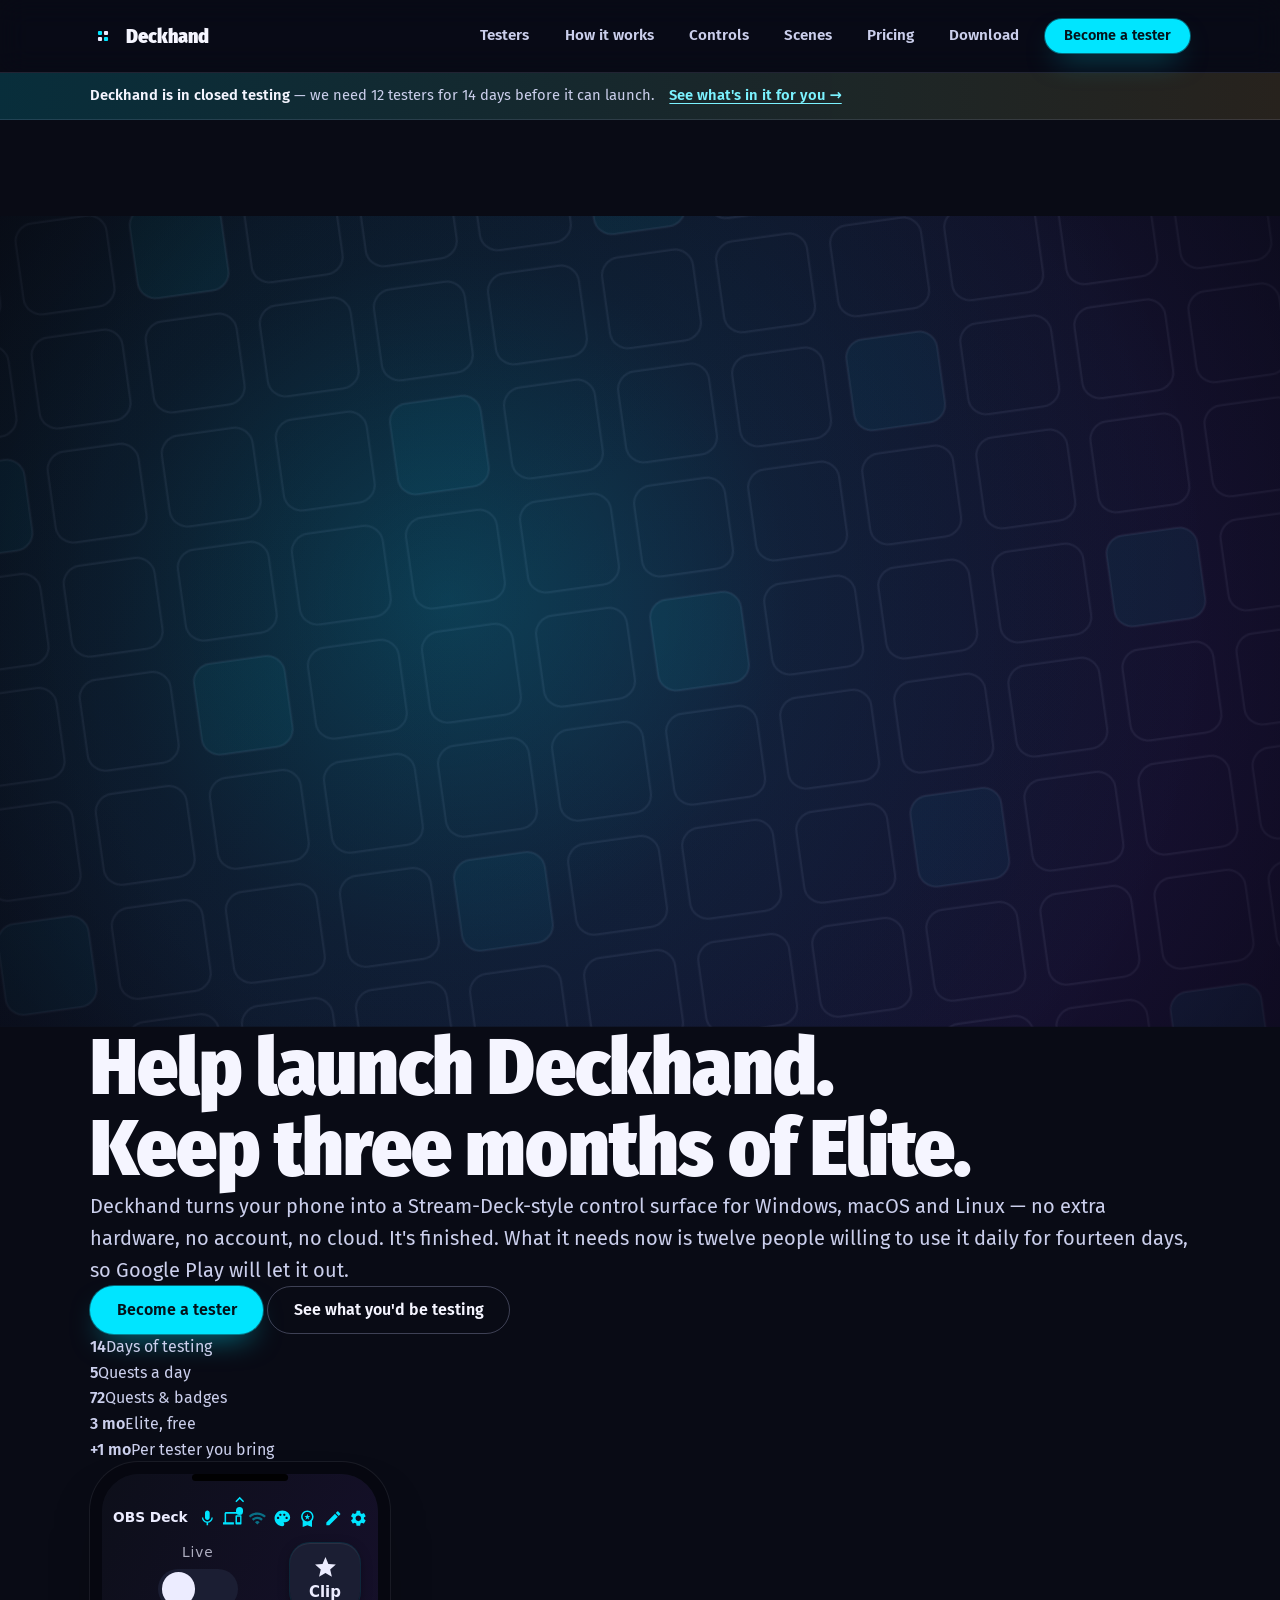
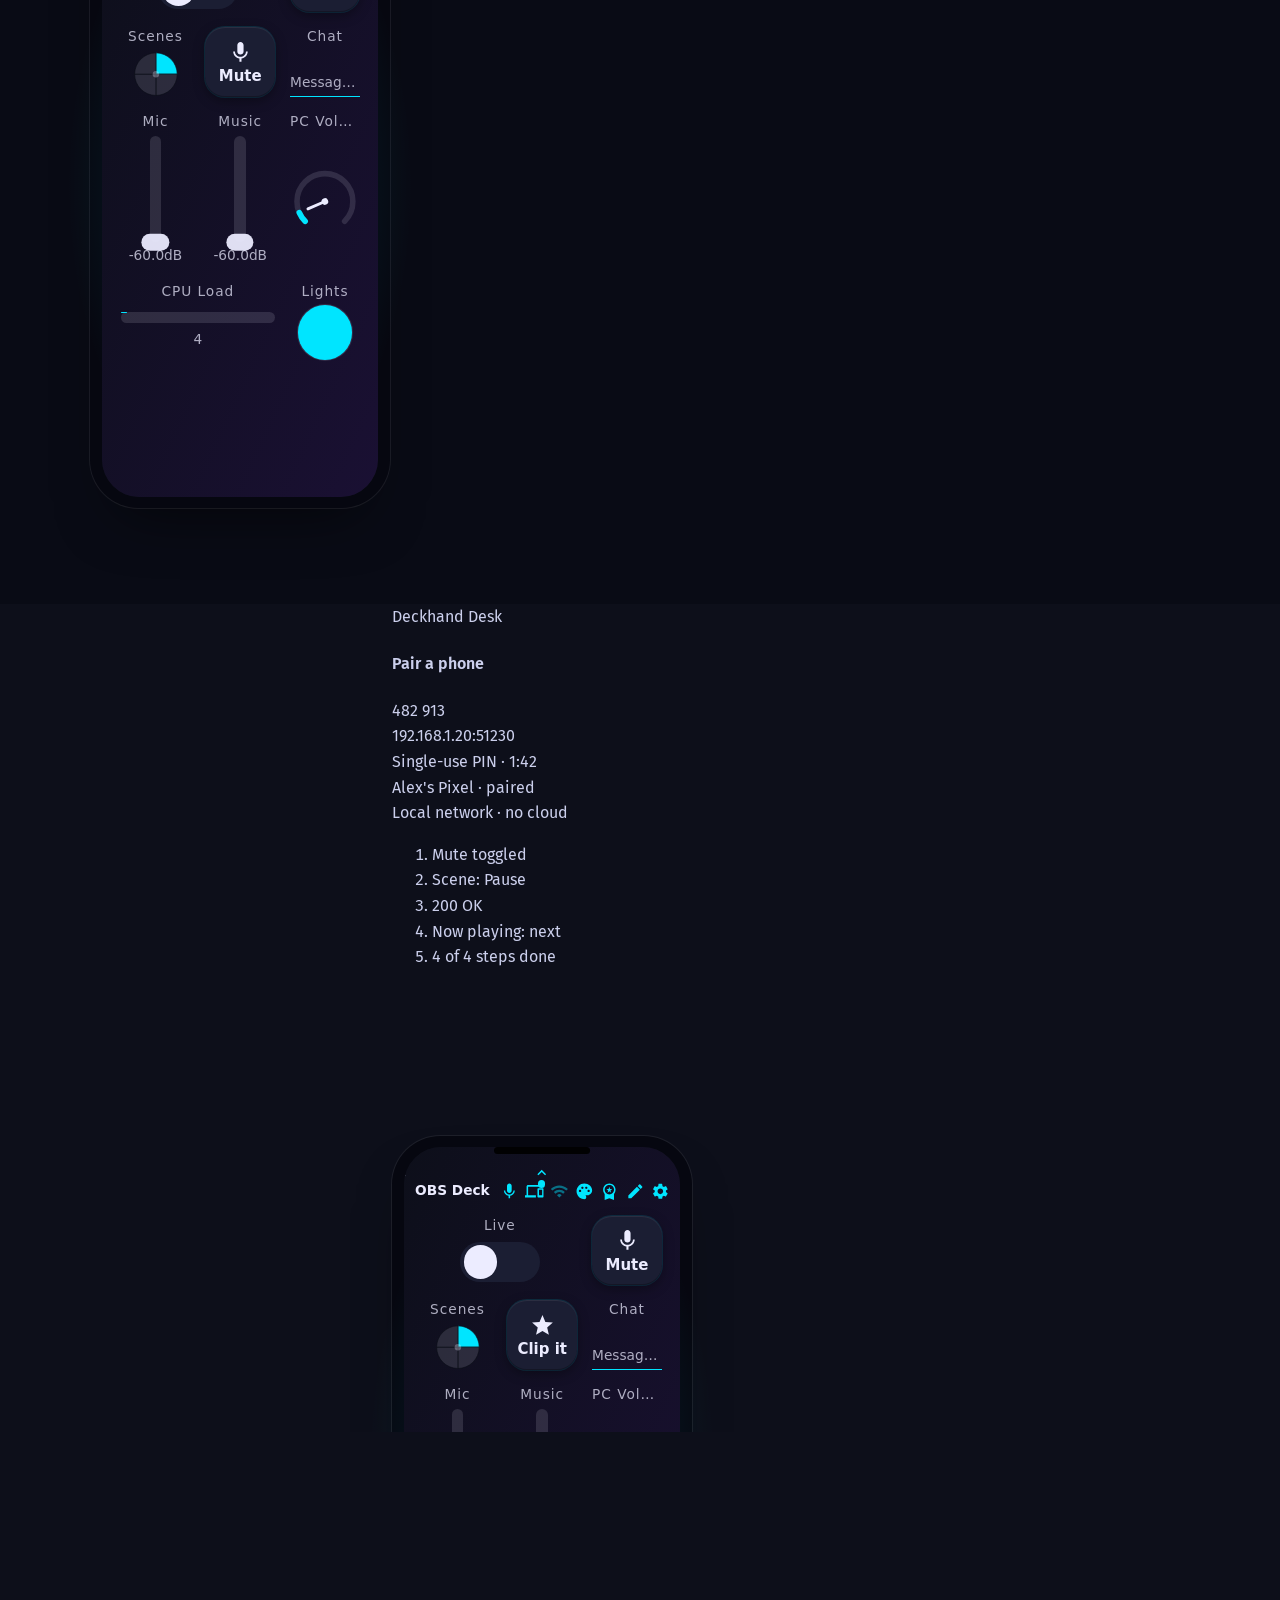
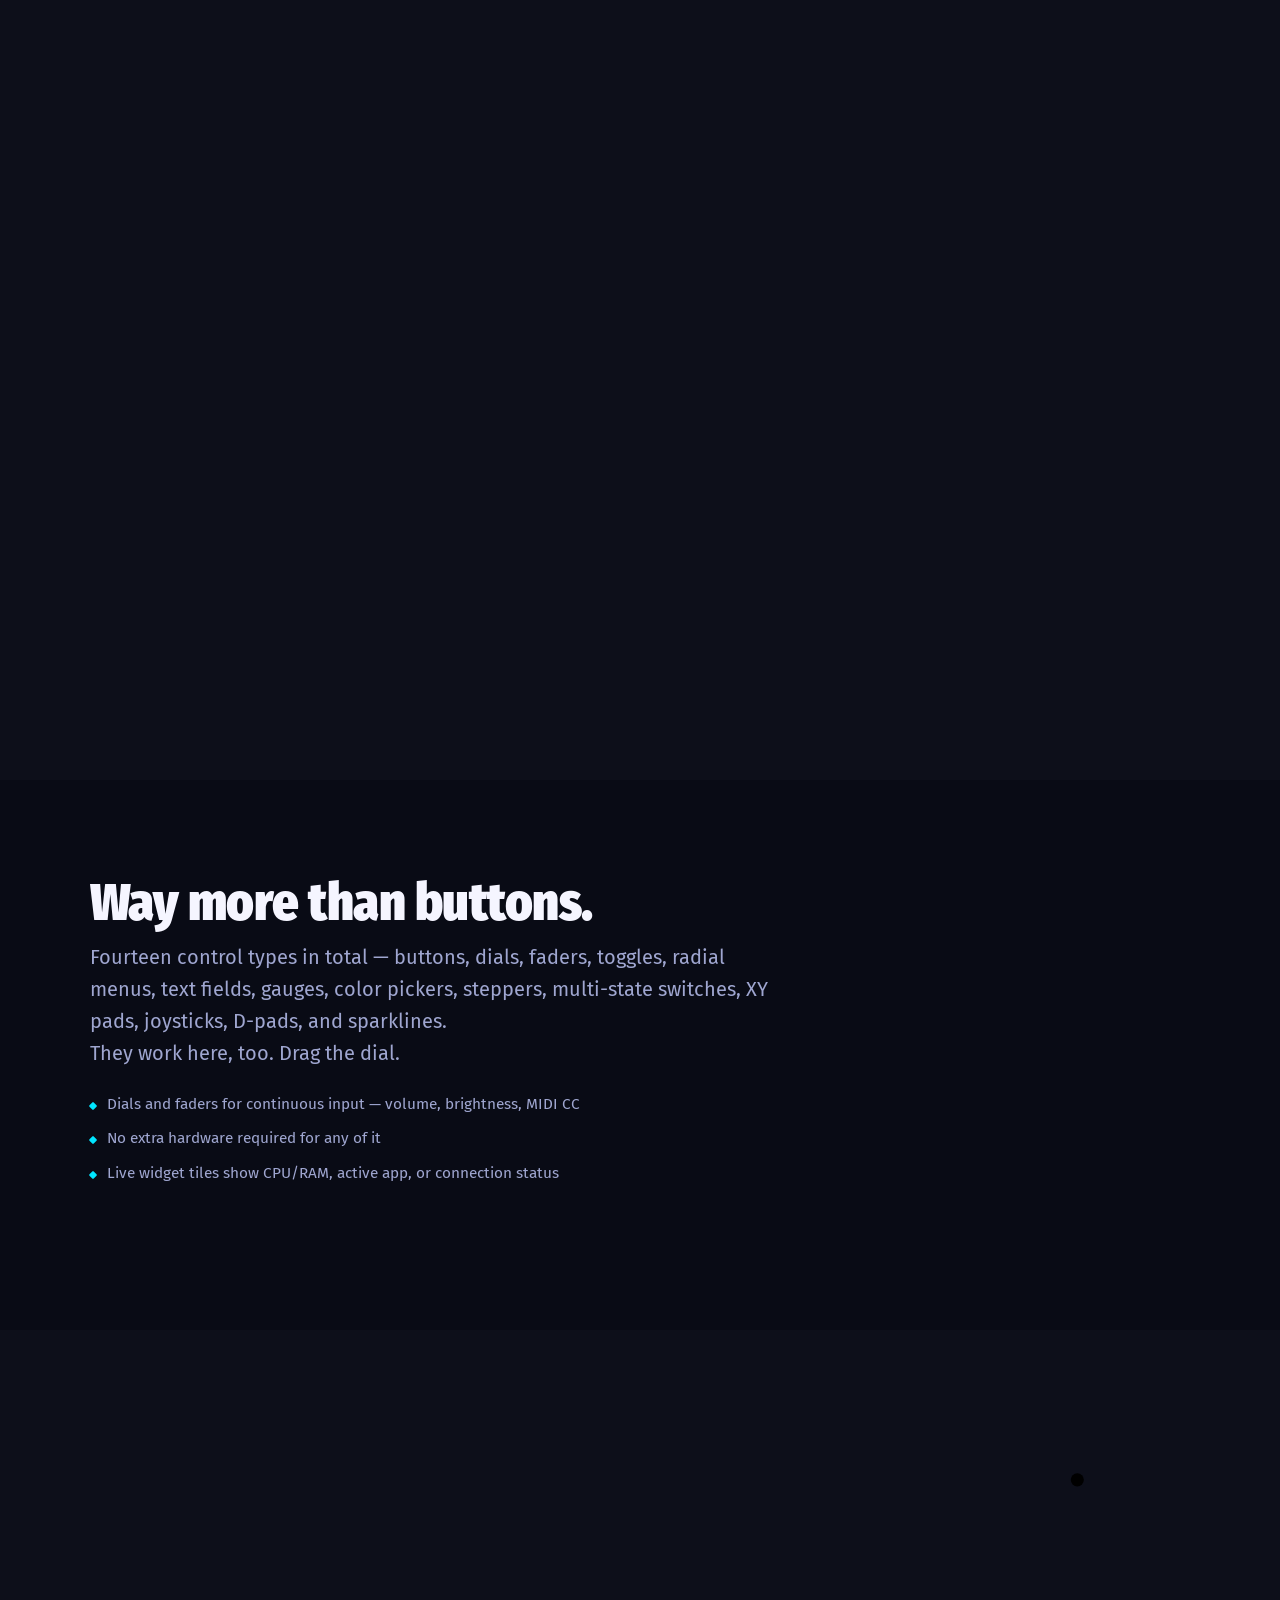
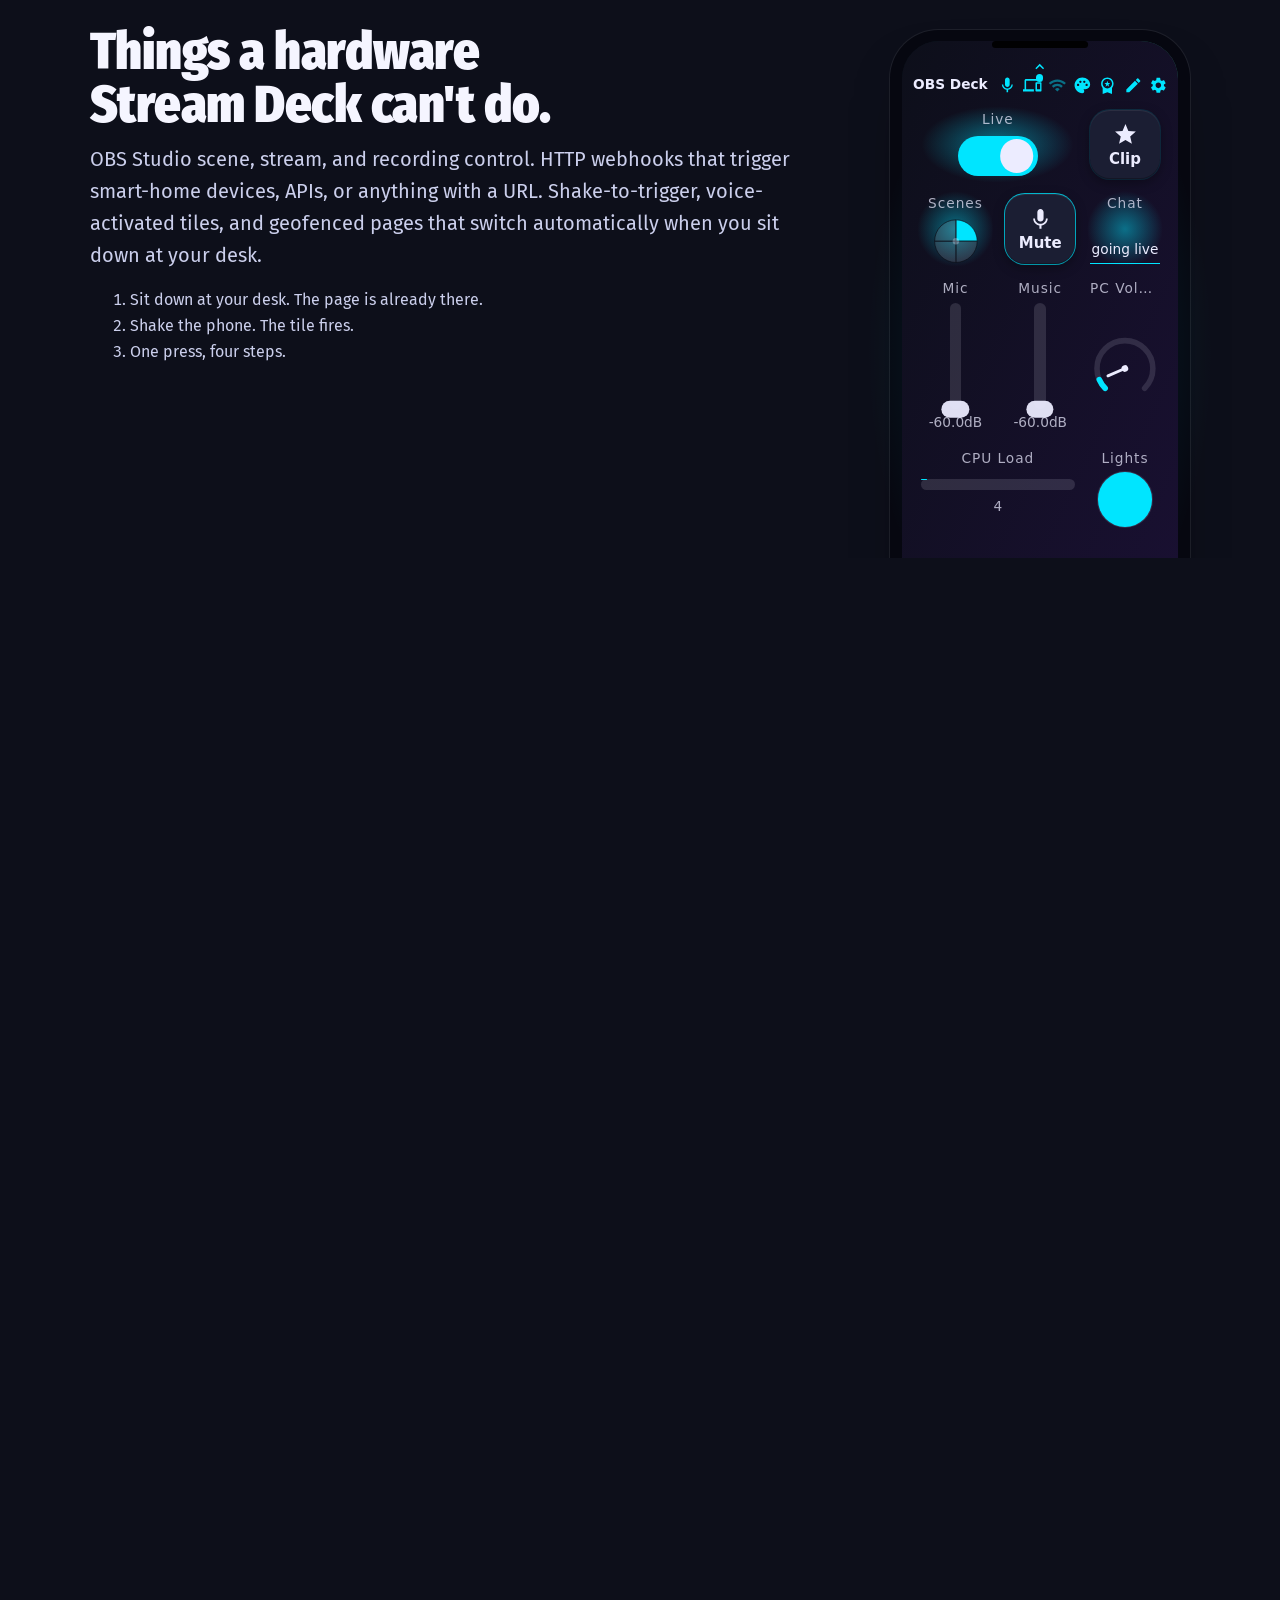
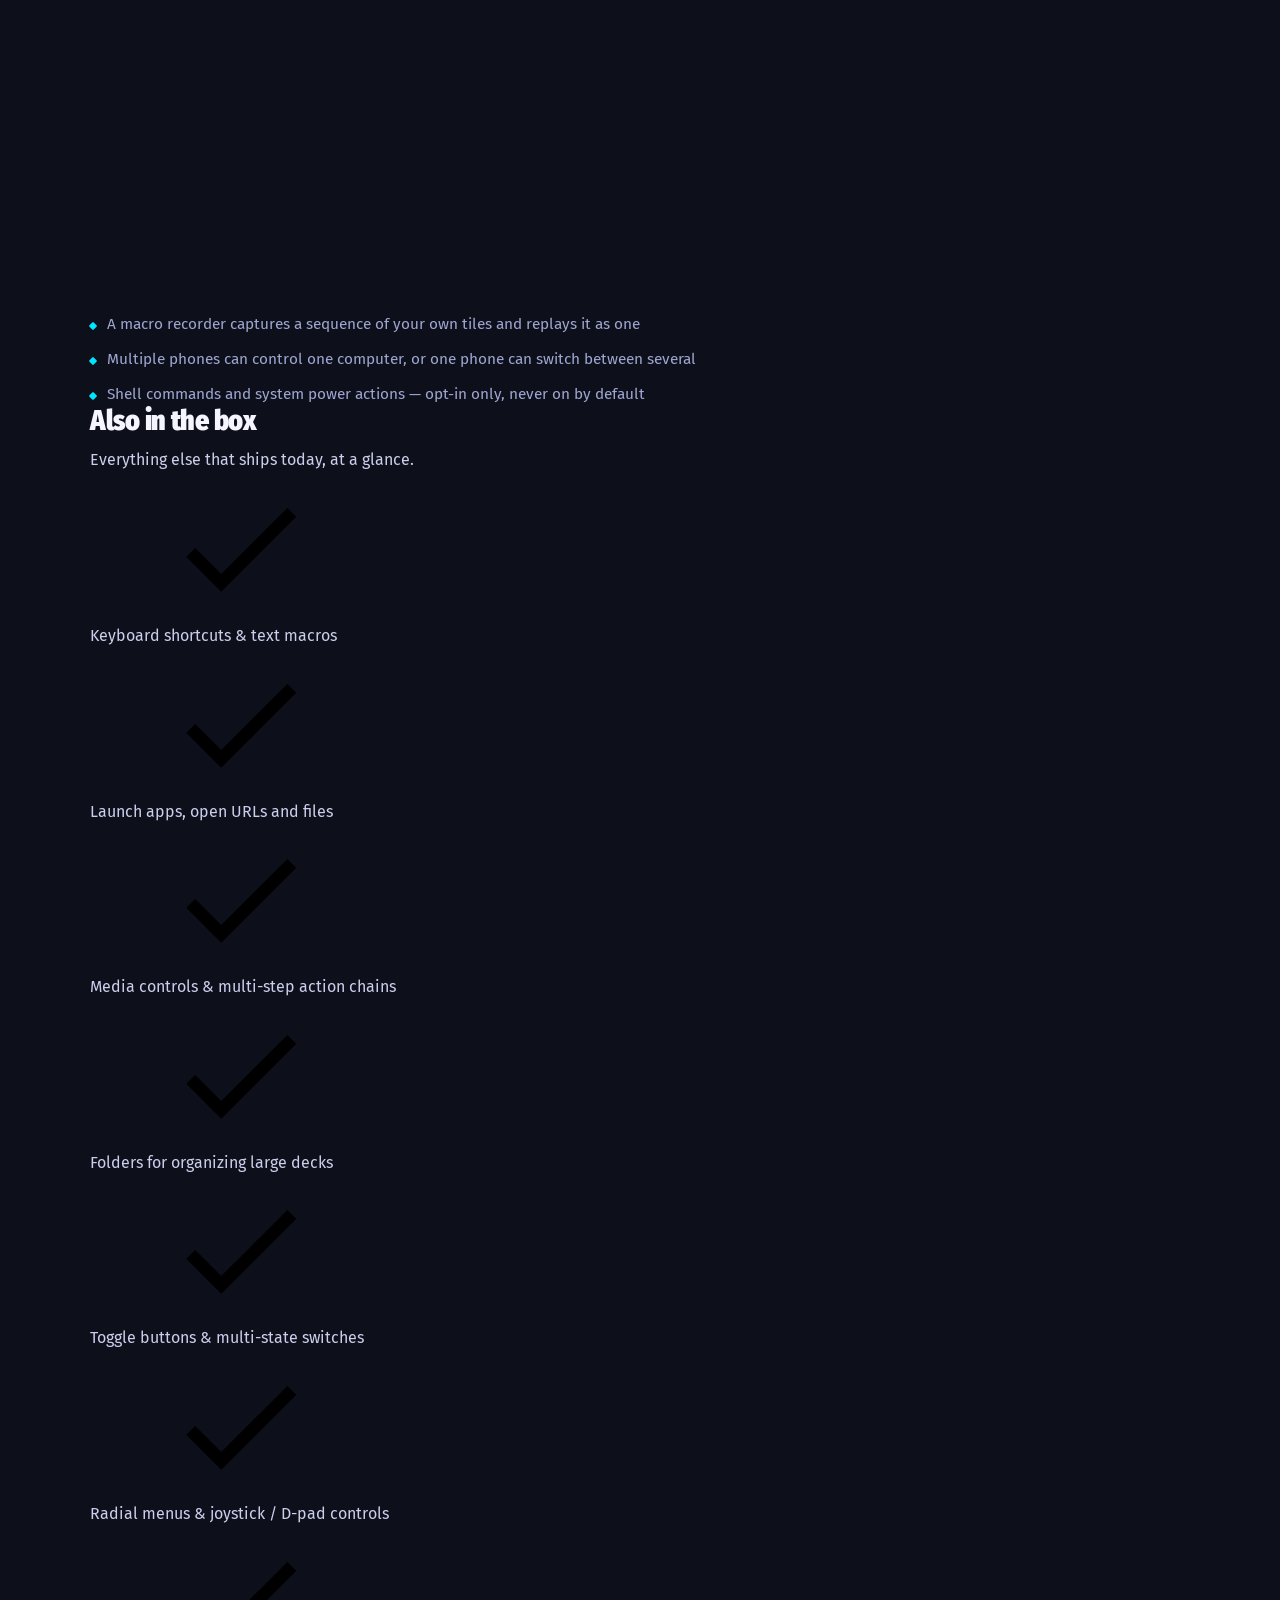
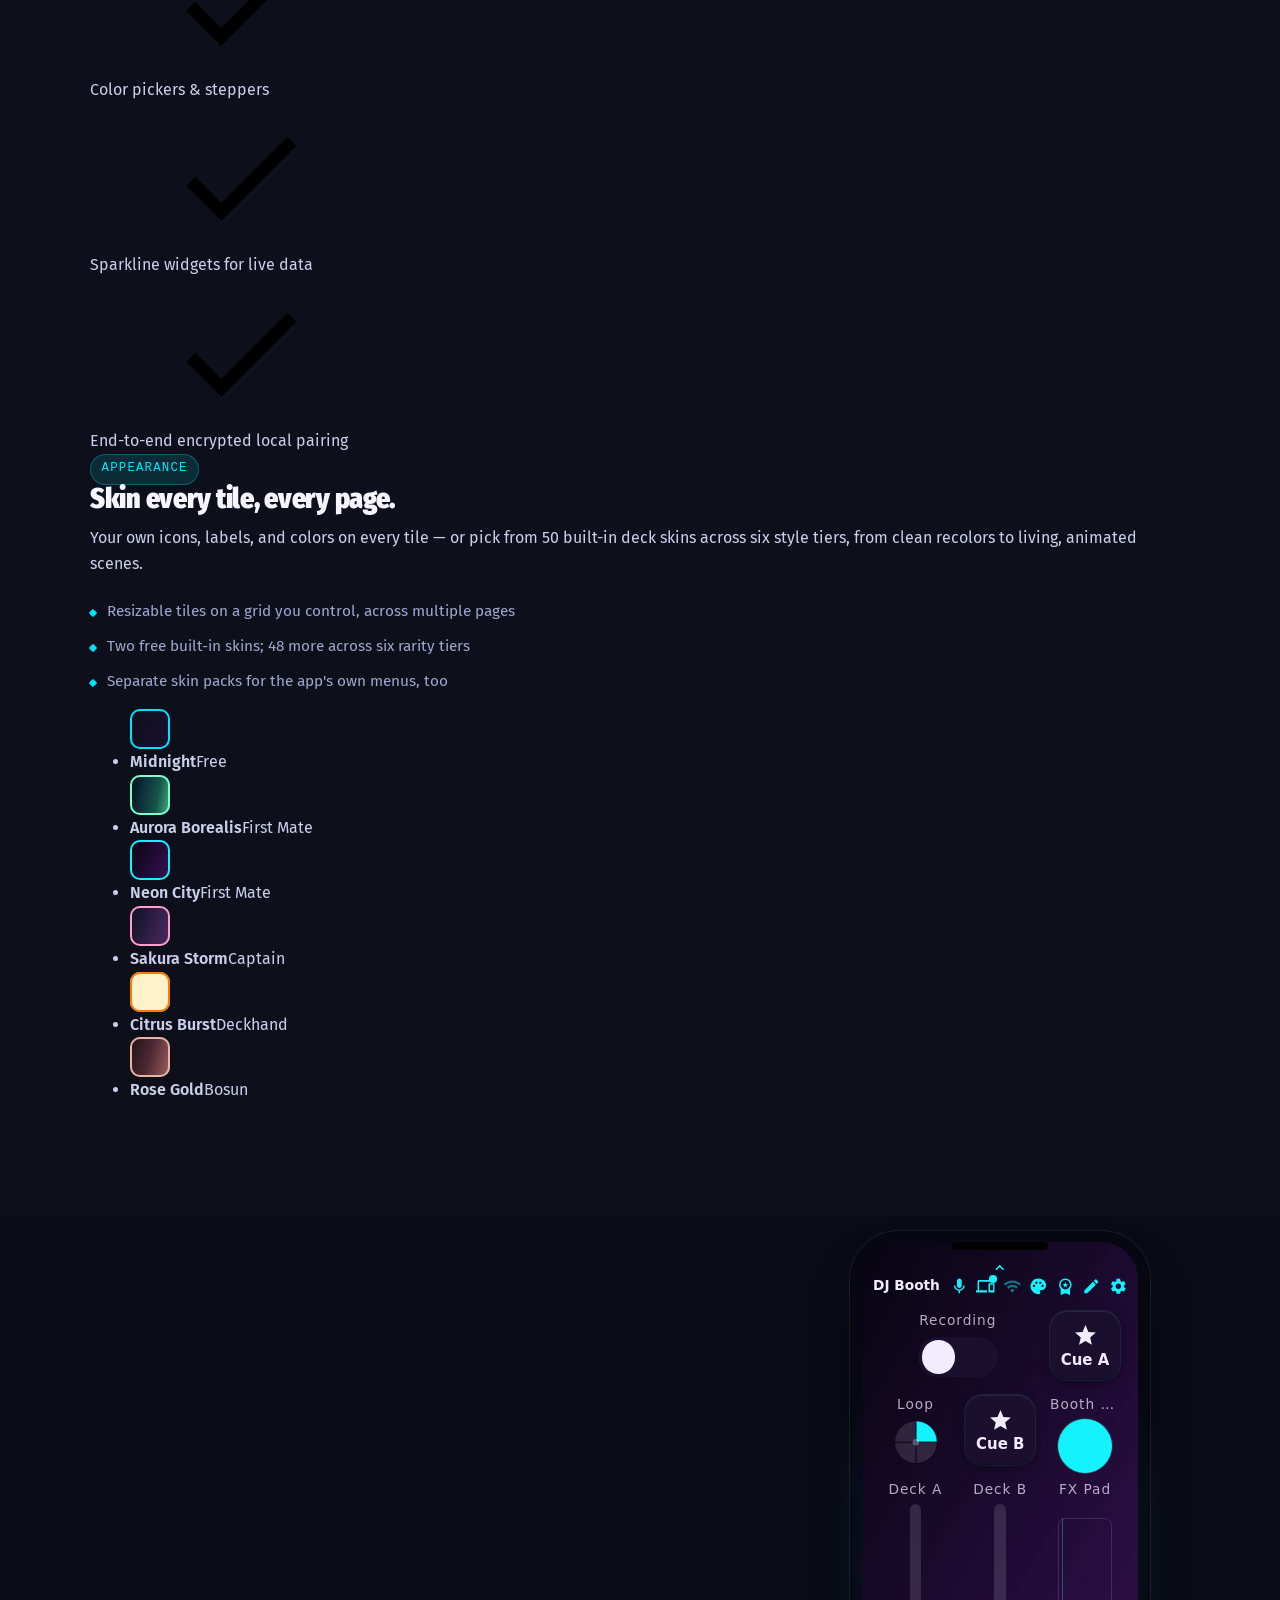
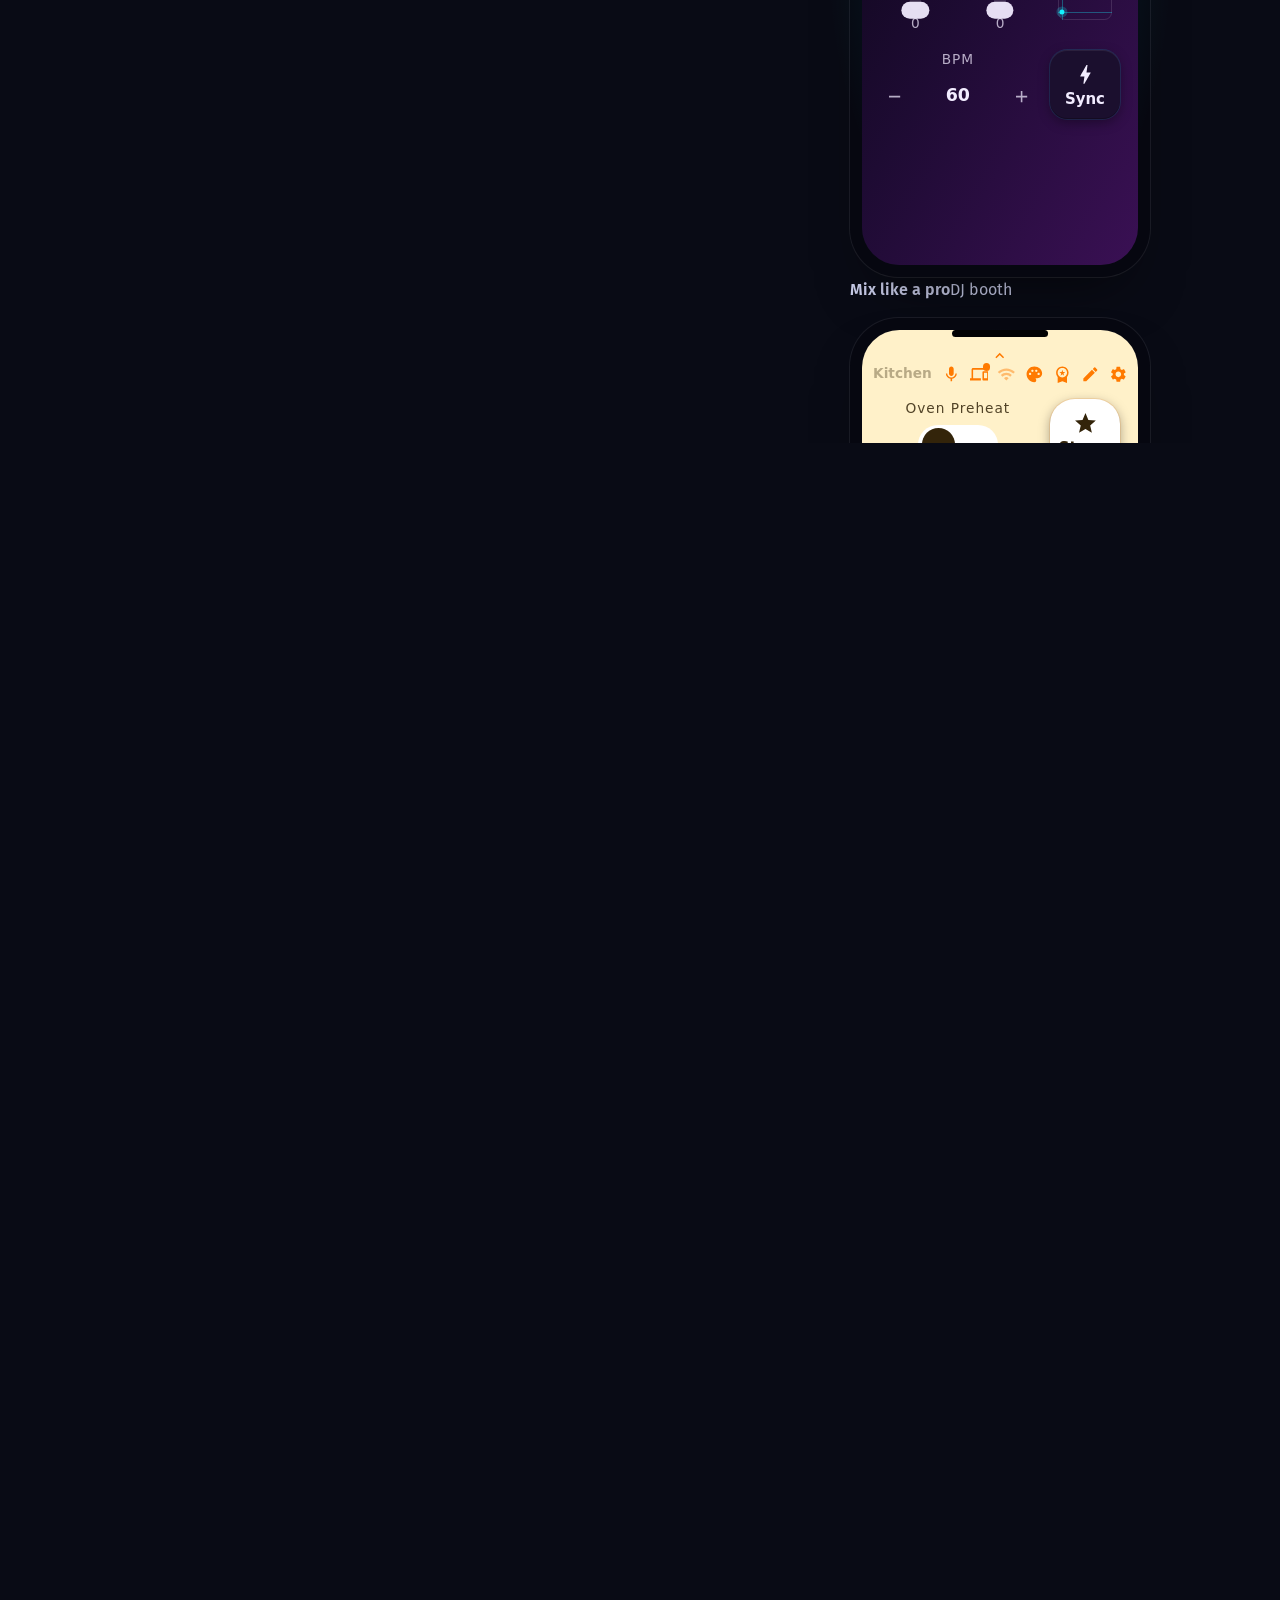
==== commit 85b69c1b: "Add the scroll engine: motion contexts, reserved chapter heights, refresh policy, hash landing Co-Au" ====
--- a/index.html
+++ b/index.html
@@ -41,6 +41,28 @@
 <link rel="stylesheet" href="assets/css/download.css">
 <link rel="stylesheet" href="assets/css/footer.css">
 <link rel="modulepreload" href="assets/js/main.js">
+<link rel="modulepreload" href="assets/js/engine/scroll.js">
+<link rel="modulepreload" href="assets/js/engine/anchors.js">
+<link rel="modulepreload" href="assets/js/engine/split.js">
+<link rel="modulepreload" href="assets/js/deck/presets.js">
+<link rel="modulepreload" href="assets/js/deck/faces.js">
+<link rel="modulepreload" href="assets/js/deck/render.js">
+<link rel="modulepreload" href="assets/js/deck/demo.js">
+<link rel="modulepreload" href="assets/js/ui/header.js">
+<link rel="modulepreload" href="assets/js/ui/refer.js">
+<link rel="modulepreload" href="assets/js/ui/install.js">
+<link rel="modulepreload" href="assets/js/chapters/hero.js">
+<link rel="modulepreload" href="assets/js/chapters/how.js">
+<link rel="modulepreload" href="assets/js/chapters/controls.js">
+<link rel="modulepreload" href="assets/js/chapters/beyond.js">
+<link rel="modulepreload" href="assets/js/chapters/scenes.js">
+<link rel="modulepreload" href="assets/js/chapters/testers.js">
+<link rel="modulepreload" href="assets/js/chapters/pricing.js">
+<link rel="modulepreload" href="assets/js/widgets/slider-core.js">
+<link rel="modulepreload" href="assets/js/widgets/continuous.js">
+<link rel="modulepreload" href="assets/js/widgets/discrete.js">
+<link rel="modulepreload" href="assets/js/widgets/idle.js">
+<link rel="modulepreload" href="assets/js/widgets/readouts.js">
 </head>
 
 <body>
--- a/assets/css/stage.css
+++ b/assets/css/stage.css
@@ -0,0 +1,47 @@
+html { scroll-behavior: auto; scroll-padding-top: calc(var(--header-h) + 0.5rem); }
+
+.chapter { position: relative; display: block; }                    /* block, never flex: ST changes pinSpacing under flex parents */
+.pin { position: relative; }
+html.js-motion .pin { height: calc(var(--len) * 1vh); }             /* 1vh == large viewport on iOS: stable while the URL bar moves */
+
+.chapter__stage { position: relative; width: 100%; }
+html.js-motion .chapter__stage {
+  height: calc(100vh - var(--header-h));                            /* fallback for browsers without svh */
+  height: calc(100svh - var(--header-h));                           /* never taller than the visible area on iOS */
+  overflow: clip;                                                   /* fly-ins start off-stage without scrollbars; clip is not a scroll container */
+}
+
+.stage__grid {
+  height: 100%; max-width: var(--wrap); margin-inline: auto; padding-inline: var(--gutter);
+  display: grid; grid-template-columns: minmax(0, 1fr) auto; column-gap: clamp(2rem, 6vw, 6rem); align-items: center;
+}
+.stage__copy  { min-width: 0; }
+.stage__scene { justify-self: end; position: relative; }
+
+/* phone: height-driven so it always fits the pinned stage; 646 px tall == 300 px wide at 9/19.4 */
+.phone {
+  --phone-h: min(646px, calc(100svh - var(--header-h) - 4rem));
+  position: relative; isolation: isolate;                            /* the glow's z-index:-1 stays inside the phone's own stacking context */
+  height: var(--phone-h); width: calc(var(--phone-h) * 9 / 19.4);
+  border-radius: calc(var(--phone-h) * 0.075); background: #060710;
+  box-shadow: 0 0 0 1px rgba(255,255,255,0.07), var(--shadow-lift);   /* static; never tweened */
+}
+.phone::before { content: ""; position: absolute; top: calc(var(--phone-h) * 0.018); left: 50%; transform: translateX(-50%);
+  width: 32%; height: calc(var(--phone-h) * 0.011); border-radius: 5px; background: #010102; z-index: 2; }
+.phone__screen { position: absolute; inset: calc(var(--phone-h) * 0.018); border-radius: calc(var(--phone-h) * 0.058);
+  overflow: clip; background: var(--bg-1); container-type: inline-size; container-name: phone; }
+.phone__glow { position: absolute; inset: -18% -30%; z-index: -1; pointer-events: none; opacity: 0.55;
+  background: radial-gradient(closest-side, rgba(0,229,255,0.30), transparent 72%); }   /* gradient, not filter: blur */
+.deck-layer { position: absolute; inset: 0; }
+
+@media (max-width: 900px) {
+  .stage__grid { grid-template-columns: minmax(0, 1fr); grid-template-rows: 46svh minmax(0, 1fr); align-items: start; row-gap: 0.75rem; }
+  .stage__scene { grid-row: 1; justify-self: center; align-self: center; }
+  .stage__copy  { grid-row: 2; }
+  .phone { --phone-h: min(420px, 40svh); }
+}
+
+/* resting layout (no JS, reduced motion, short viewports): normal flow, generous rhythm */
+html:not(.js-motion) .stage__grid { height: auto; padding-block: clamp(3rem, 8vw, 6rem); }
+html:not(.js-motion) .phone { --phone-h: min(646px, 70vh); }
+@media (max-width: 900px) { html:not(.js-motion) .stage__grid { grid-template-rows: auto auto; } }
--- a/assets/css/deck.css
+++ b/assets/css/deck.css
@@ -0,0 +1,112 @@
+/* every registered property inherits: they are set on a tile, face or row and read by descendants and pseudo-elements
+   (with inherits:false the dial's fill, the toggle's knob and the glow ::after would all read the initial value forever) */
+@property --lit { syntax: '<number>'; inherits: true; initial-value: 0; }
+@property --on { syntax: '<number>'; inherits: true; initial-value: 0; }
+@property --typed { syntax: '<number>'; inherits: true; initial-value: 0; }
+@property --done { syntax: '<number>'; inherits: true; initial-value: 0; }
+@property --fill { syntax: '<number>'; inherits: true; initial-value: 1; }
+@property --v { syntax: '<number>'; inherits: true; initial-value: 0; }
+@property --x { syntax: '<number>'; inherits: true; initial-value: 0.5; }
+@property --y { syntax: '<number>'; inherits: true; initial-value: 0.5; }
+
+/* skins — values from BuiltInSkins.kt / PurchasableSkins.kt (plan A.6) */
+.deck[data-skin="midnight"], .swatch[data-skin="midnight"] { --dk-bg:#0D0F1A; --dk-face:#1B1E33; --dk-pressed:#2E3566; --dk-text:#ECECFF; --dk-accent:#00E5FF; --dk-backdrop:linear-gradient(115deg,#0D0F1A,#1A1033); --dk-radius:16; --dk-caption:rgb(236 236 255 / .72); --dk-name:var(--dk-text); }
+.deck[data-skin="aurora_borealis_pack"], .swatch[data-skin="aurora_borealis_pack"] { --dk-bg:#020B11; --dk-face:#0C3246; --dk-pressed:#17936B; --dk-text:#E8FFF6; --dk-accent:#7CFFCB; --dk-backdrop:linear-gradient(100deg,#020B11,#0C303C,#175447,#3FB585); --dk-radius:20; --dk-caption:rgb(232 255 246 / .78); --dk-name:var(--dk-text); }
+.deck[data-skin="neon_city_pack"], .swatch[data-skin="neon_city_pack"] { --dk-bg:#070511; --dk-face:#1B0F2E; --dk-pressed:#B01090; --dk-text:#F2ECFF; --dk-accent:#13F2FF; --dk-backdrop:linear-gradient(120deg,#070511,#1E0B33,#3A1054); --dk-radius:14; --dk-caption:rgb(242 236 255 / .72); --dk-name:var(--dk-text); }
+.deck[data-skin="sakura_storm"], .swatch[data-skin="sakura_storm"] { --dk-bg:#110F22; --dk-face:#251C3E; --dk-pressed:#8A4A74; --dk-text:#FDEFF7; --dk-accent:#FF9FCB; --dk-backdrop:linear-gradient(110deg,#110F22,#221838,#38224E,#4A2C5E); --dk-radius:18; --dk-caption:rgb(253 239 247 / .72); --dk-name:var(--dk-text); }
+.deck[data-skin="citrus_burst_pack"], .swatch[data-skin="citrus_burst_pack"] { --dk-bg:#FFF1C9; --dk-face:#FFFFFF; --dk-pressed:#FFC61A; --dk-text:#33240A; --dk-accent:#FF7A00; --dk-backdrop:#FFF1C9; --dk-radius:20; --dk-caption:rgb(51 36 10 / .85); --dk-name:rgb(51 36 10 / .35); }
+.deck[data-skin="mint_fresh"], .swatch[data-skin="mint_fresh"] { --dk-bg:#E4F7EC; --dk-face:#FFFFFF; --dk-pressed:#AFE4CC; --dk-text:#0E3D30; --dk-accent:#17A87B; --dk-backdrop:#E4F7EC; --dk-radius:16; --dk-caption:rgb(14 61 48 / .85); --dk-name:rgb(14 61 48 / .35); }
+.deck[data-skin="rose_gold_pack"], .swatch[data-skin="rose_gold_pack"] { --dk-bg:#1F1016; --dk-face:#47262F; --dk-pressed:#6E3A42; --dk-text:#FFF1EC; --dk-accent:#E8B4A8; --dk-backdrop:linear-gradient(105deg,#1F1016,#4E2935,#A2625C); --dk-radius:20; --dk-caption:rgb(255 241 236 / .78); --dk-name:var(--dk-text); }
+
+/* geometry — cells are square: cell = (screen width − 2·pad) / cols; 1 dp = cell / 68 */
+.deck { --dk-pad: 4cqw; --dk-cell: calc((100cqw - 2 * var(--dk-pad)) / var(--dk-cols)); --dk-dp: calc(var(--dk-cell) / 68);
+  position: absolute; inset: 0; background: var(--dk-backdrop); color: var(--dk-text); font-family: system-ui, -apple-system, 'Segoe UI', Roboto, sans-serif;
+  padding: calc(10 * var(--dk-dp)) var(--dk-pad) 0; display: grid; grid-template-rows: auto 1fr; align-content: start; gap: calc(6 * var(--dk-dp)); }
+.deck__toolbar { display: grid; grid-template-columns: auto 1fr; grid-template-rows: auto auto; align-items: center; column-gap: calc(8 * var(--dk-dp)); padding-top: calc(4 * var(--dk-dp)); }
+.deck__chevron { grid-column: 1 / -1; justify-self: center; width: calc(14 * var(--dk-dp)); height: calc(14 * var(--dk-dp)); fill: var(--dk-accent); }
+.deck__name { font-weight: 600; font-size: calc(11 * var(--dk-dp)); line-height: 1.15; max-width: 5.5em; color: var(--dk-name); }
+.deck__tools { display: flex; justify-content: space-between; gap: calc(4 * var(--dk-dp)); }
+.deck__tool { position: relative; width: calc(15 * var(--dk-dp)); height: calc(15 * var(--dk-dp)); }
+.deck__tool svg { width: 100%; height: 100%; fill: var(--dk-accent); }
+.deck__tool.has-badge::after { content: ""; position: absolute; right: -10%; top: -10%; width: 40%; height: 40%; border-radius: 50%; background: var(--dk-accent); }
+.deck__wifi svg { opacity: .45; } .deck__wifi.is-on svg { opacity: 1; }
+.deck__grid { display: grid; grid-template-columns: repeat(var(--dk-cols), var(--dk-cell)); grid-auto-rows: var(--dk-cell); justify-content: center; }
+/* --lit drives both the accent ring and the glow; classes set it for the resting markup, GSAP writes it inline for the film */
+.tile { position: relative; isolation: isolate; grid-column: var(--c) / span var(--w); grid-row: var(--r) / span var(--h); padding: calc(6 * var(--dk-dp)); display: grid; grid-template-rows: auto 1fr; row-gap: calc(4 * var(--dk-dp)); min-width: 0; min-height: 0; --lit: 0; --ring: calc(0.14 + var(--lit) * 0.71); }
+.tile.is-lit, .tile.is-pressed { --lit: 1; }
+.tile--button { grid-template-rows: 1fr; }
+.tile__caption { font-size: calc(11 * var(--dk-dp)); line-height: 1.35; letter-spacing: .07em; color: var(--dk-caption); text-align: center; white-space: nowrap; overflow: hidden; text-overflow: ellipsis; min-height: 1.35em; }
+.face { position: relative; min-height: 0; display: grid; place-items: center; }
+/* pre-rendered glow, opacity only (B §4) */
+.tile::after { content: ""; position: absolute; inset: -14%; border-radius: calc(var(--dk-radius) * var(--dk-dp)); pointer-events: none; opacity: calc(var(--lit) * 0.45); z-index: -1;
+  background: radial-gradient(closest-side, var(--dk-accent) 0%, transparent 70%); transition: opacity 240ms var(--ease-out); }
+
+/* keycap — the only control drawn as a key */
+.keycap { width: 100%; height: 100%; border-radius: calc(var(--dk-radius) * var(--dk-dp)); background: var(--dk-face); color: var(--dk-text);
+  display: grid; place-content: center; gap: calc(3 * var(--dk-dp)); padding: calc(6 * var(--dk-dp)) calc(7 * var(--dk-dp)); text-align: center;
+  box-shadow: inset 0 1px 0 rgb(255 255 255 / .07), inset 0 -1px 0 rgb(0 0 0 / .28), 0 calc(3 * var(--dk-dp)) calc(9 * var(--dk-dp)) rgb(0 0 0 / .35),
+    0 0 0 1px color-mix(in srgb, var(--dk-accent) calc(var(--ring) * 100%), transparent);
+  transition: transform 120ms var(--ease-out), background-color 120ms var(--ease-out), box-shadow 240ms var(--ease-out); }
+.keycap__icon { width: calc(20 * var(--dk-dp)); height: calc(20 * var(--dk-dp)); fill: currentColor; justify-self: center; }
+.keycap__label { font-weight: 600; font-size: clamp(calc(12 * var(--dk-dp)), 4.2cqw, calc(22 * var(--dk-dp))); line-height: 1.1; white-space: nowrap; overflow: hidden; text-overflow: ellipsis; max-width: 100%; }
+.tile.is-pressed .keycap { transform: scale(.94); background: var(--dk-pressed); transition-timing-function: cubic-bezier(.34, 1.56, .64, 1); }
+
+/* toggle — --on drives it; data-on sets --on for the resting markup */
+.face--toggle { --on: 0; } .face--toggle[data-on="true"] { --on: 1; }
+.face--toggle .face__track { width: min(100%, calc(64 * var(--dk-dp))); aspect-ratio: 2 / 1; border-radius: 999px; position: relative; transition: background-color 120ms;
+  background: color-mix(in srgb, var(--dk-accent) calc(var(--on) * 100%), var(--dk-face)); }
+.face--toggle .face__knob { position: absolute; top: 8%; left: 5%; height: 84%; aspect-ratio: 1; border-radius: 50%; background: var(--dk-text); transition: transform 160ms var(--ease-out); transform: translateX(calc(var(--on) * 114%)); }
+/* dial: 270° sweep starting at 135°, gap at the bottom */
+.dial { width: 100%; height: 100%; }
+.dial__track, .dial__fill { fill: none; stroke-width: 8; stroke-linecap: round; transform-origin: 50% 50%; transform: rotate(135deg); }
+.dial__track { stroke: color-mix(in srgb, var(--dk-text) 13%, transparent); stroke-dasharray: 75 100; }
+.dial__fill { stroke: var(--dk-accent); stroke-dasharray: calc(var(--v) * 75) 100; }
+.dial__pointer { transform-origin: 50% 50%; transform: rotate(calc(135deg + var(--v) * 270deg)); stroke: var(--dk-text); stroke-width: 4; stroke-linecap: round; fill: var(--dk-text); }
+/* fader */
+.face--fader { grid-template-rows: 1fr auto; row-gap: calc(2 * var(--dk-dp)); }
+.face--fader .face__track { position: relative; background: color-mix(in srgb, var(--dk-text) 13%, transparent); border-radius: 999px; }
+.face--v .face__track { width: 17%; min-width: calc(9 * var(--dk-dp)); height: 100%; justify-self: center; }
+.face--h .face__track { height: 17%; min-height: calc(9 * var(--dk-dp)); width: 100%; align-self: center; }
+.face__fill { position: absolute; inset: auto 0 0 0; height: calc(var(--v) * 100%); border-radius: inherit; background: linear-gradient(var(--dk-accent), color-mix(in srgb, var(--dk-accent) 70%, transparent)); }
+.face--h .face__fill { inset: 0 auto 0 0; height: 100%; width: calc(var(--v) * 100%); }
+.face__thumb { position: absolute; left: 50%; bottom: calc(var(--v) * 100%); width: 230%; height: 52%; max-height: calc(14 * var(--dk-dp)); transform: translate(-50%, 50%); border-radius: 999px; background: color-mix(in srgb, var(--dk-text) 94%, transparent); }
+.face--h .face__thumb { left: calc(var(--v) * 100%); bottom: 50%; width: 52%; height: 230%; max-width: calc(14 * var(--dk-dp)); transform: translate(-50%, 50%); }
+.face__readout, .face__value, .face__state { font-size: calc(11 * var(--dk-dp)); color: var(--dk-caption); font-variant-numeric: tabular-nums; text-align: center; }
+/* xy pad + joystick */
+.face--xy, .face--joy { --inset: 11%; }
+.face--xy::before { content: ""; position: absolute; inset: var(--inset); border: 1px solid color-mix(in srgb, var(--dk-text) 13%, transparent); border-radius: calc(6 * var(--dk-dp)); }
+.face__cross-h, .face__cross-v { position: absolute; background: color-mix(in srgb, var(--dk-accent) 32%, transparent); }
+.face__cross-h { left: var(--inset); right: var(--inset); height: 1px; top: calc(var(--inset) + var(--y) * (100% - 2 * var(--inset))); }
+.face__cross-v { top: var(--inset); bottom: var(--inset); width: 1px; left: calc(var(--inset) + var(--x) * (100% - 2 * var(--inset))); }
+.face__puck { position: absolute; width: 16%; aspect-ratio: 1; border-radius: 50%; background: color-mix(in srgb, var(--dk-accent) 22%, transparent);
+  left: calc(var(--inset) + var(--x) * (100% - 2 * var(--inset))); top: calc(var(--inset) + var(--y) * (100% - 2 * var(--inset))); transform: translate(-50%, -50%); }
+.face__puck::after { content: ""; position: absolute; inset: 27%; border-radius: 50%; background: var(--dk-accent); }
+.joy { width: 100%; height: 100%; } .joy__ring, .joy__dead { fill: none; stroke: color-mix(in srgb, var(--dk-text) 13%, transparent); stroke-width: 1.5; }
+.joy__leash { stroke: color-mix(in srgb, var(--dk-accent) 45%, transparent); stroke-width: 2; stroke-linecap: round; }
+/* swatch (colorPicker) */
+.face--swatch { --on: 1; } .face--swatch[data-on="false"] { --on: 0; }
+.face--swatch .face__disc { width: 78%; aspect-ratio: 1; border-radius: 50%; background: var(--dk-accent); box-shadow: 0 0 0 1px color-mix(in srgb, var(--dk-text) 13%, transparent); transition: opacity 240ms var(--ease-out); opacity: calc(0.2 + var(--on) * 0.8); }
+.face--swatch[style*="--hue"] .face__disc { background: hsl(var(--hue) 100% 50%); }
+/* multi-state, dpad, stepper, radial, gauge, sparkline, text */
+.face--multi { grid-template-rows: 1fr auto; } .face__state { font-weight: 600; font-size: calc(14 * var(--dk-dp)); color: var(--dk-text); }
+.face__dots { display: flex; gap: calc(3 * var(--dk-dp)); padding-bottom: calc(4 * var(--dk-dp)); } .face__dots i { width: calc(10 * var(--dk-dp)); height: 2px; border-radius: 1px; background: color-mix(in srgb, var(--dk-text) 20%, transparent); } .face__dots i.is-on { background: var(--dk-accent); }
+.face--dpad { display: block; } .face__arm { position: absolute; width: 30%; height: 30%; background: var(--dk-face); border-radius: calc(4 * var(--dk-dp)); }
+.face__arm--up { top: 5%; left: 35%; } .face__arm--down { bottom: 5%; left: 35%; } .face__arm--left { left: 5%; top: 35%; } .face__arm--right { right: 5%; top: 35%; }
+.face__hub { position: absolute; left: 35%; top: 35%; width: 30%; height: 30%; background: var(--dk-face); }
+.face--dpad[data-active="up"] .face__arm--up, .face--dpad[data-active="down"] .face__arm--down, .face--dpad[data-active="left"] .face__arm--left, .face--dpad[data-active="right"] .face__arm--right { background: var(--dk-accent); }
+.face--stepper { grid-template-columns: auto 1fr auto; align-items: center; } .face__step { width: calc(22 * var(--dk-dp)); height: calc(22 * var(--dk-dp)); display: grid; place-items: center; color: var(--dk-caption); } .face__step svg { width: 70%; height: 70%; fill: currentColor; }
+.face__value { font-weight: 600; font-size: calc(14 * var(--dk-dp)); color: var(--dk-text); }
+.radial { width: 100%; height: 100%; } .radial__wedge { fill: color-mix(in srgb, var(--dk-text) 13%, transparent); stroke: var(--dk-bg); stroke-width: 1.5; }
+.face--radial[data-active="0"] .radial__wedge[data-i="0"], .face--radial[data-active="1"] .radial__wedge[data-i="1"], .face--radial[data-active="2"] .radial__wedge[data-i="2"], .face--radial[data-active="3"] .radial__wedge[data-i="3"],
+.face--radial[data-active="4"] .radial__wedge[data-i="4"], .face--radial[data-active="5"] .radial__wedge[data-i="5"], .face--radial[data-active="6"] .radial__wedge[data-i="6"], .face--radial[data-active="7"] .radial__wedge[data-i="7"] { fill: var(--dk-accent); }
+.radial__hub { fill: color-mix(in srgb, var(--dk-text) 30%, transparent); }
+.face--gauge-bar { grid-template-rows: 1fr auto; } .face--gauge-bar .face__track { position: relative; width: 100%; height: 17%; min-height: calc(9 * var(--dk-dp)); align-self: center; border-radius: 999px; background: color-mix(in srgb, var(--dk-text) 13%, transparent); }
+.face--gauge-bar .face__fill { position: absolute; inset: 0 auto 0 0; width: calc(var(--v) * 100%); border-radius: inherit; background: var(--dk-accent); }
+.spark { width: 100%; height: 60%; } .spark__line { fill: none; stroke: var(--dk-accent); stroke-width: 2; vector-effect: non-scaling-stroke; stroke-linejoin: round; }
+/* text field — placeholder and typed text overlap; --typed picks one (data-empty sets it for the resting markup) */
+.face--text { align-items: end; --typed: 0; } .face--text[data-empty="false"] { --typed: 1; }
+.face--text .face__line { position: relative; width: 100%; border-bottom: 1px solid var(--dk-accent); padding: 0 calc(2 * var(--dk-dp)) calc(2 * var(--dk-dp)); min-height: 1.4em; }
+.face__ph, .face__text { position: absolute; left: 0; right: 0; bottom: calc(2 * var(--dk-dp)); font-size: calc(11 * var(--dk-dp)); white-space: nowrap; overflow: hidden; text-overflow: ellipsis; text-align: center; }
+.face__ph { color: var(--dk-caption); opacity: calc(1 - var(--typed)); } .face__text { color: var(--dk-text); opacity: var(--typed); }
+/* skin swatches (beyond aside) */
+.swatch { display: block; width: 2.5rem; height: 2.5rem; border-radius: var(--r-sm); background: var(--dk-backdrop); box-shadow: inset 0 0 0 2px var(--dk-accent); }
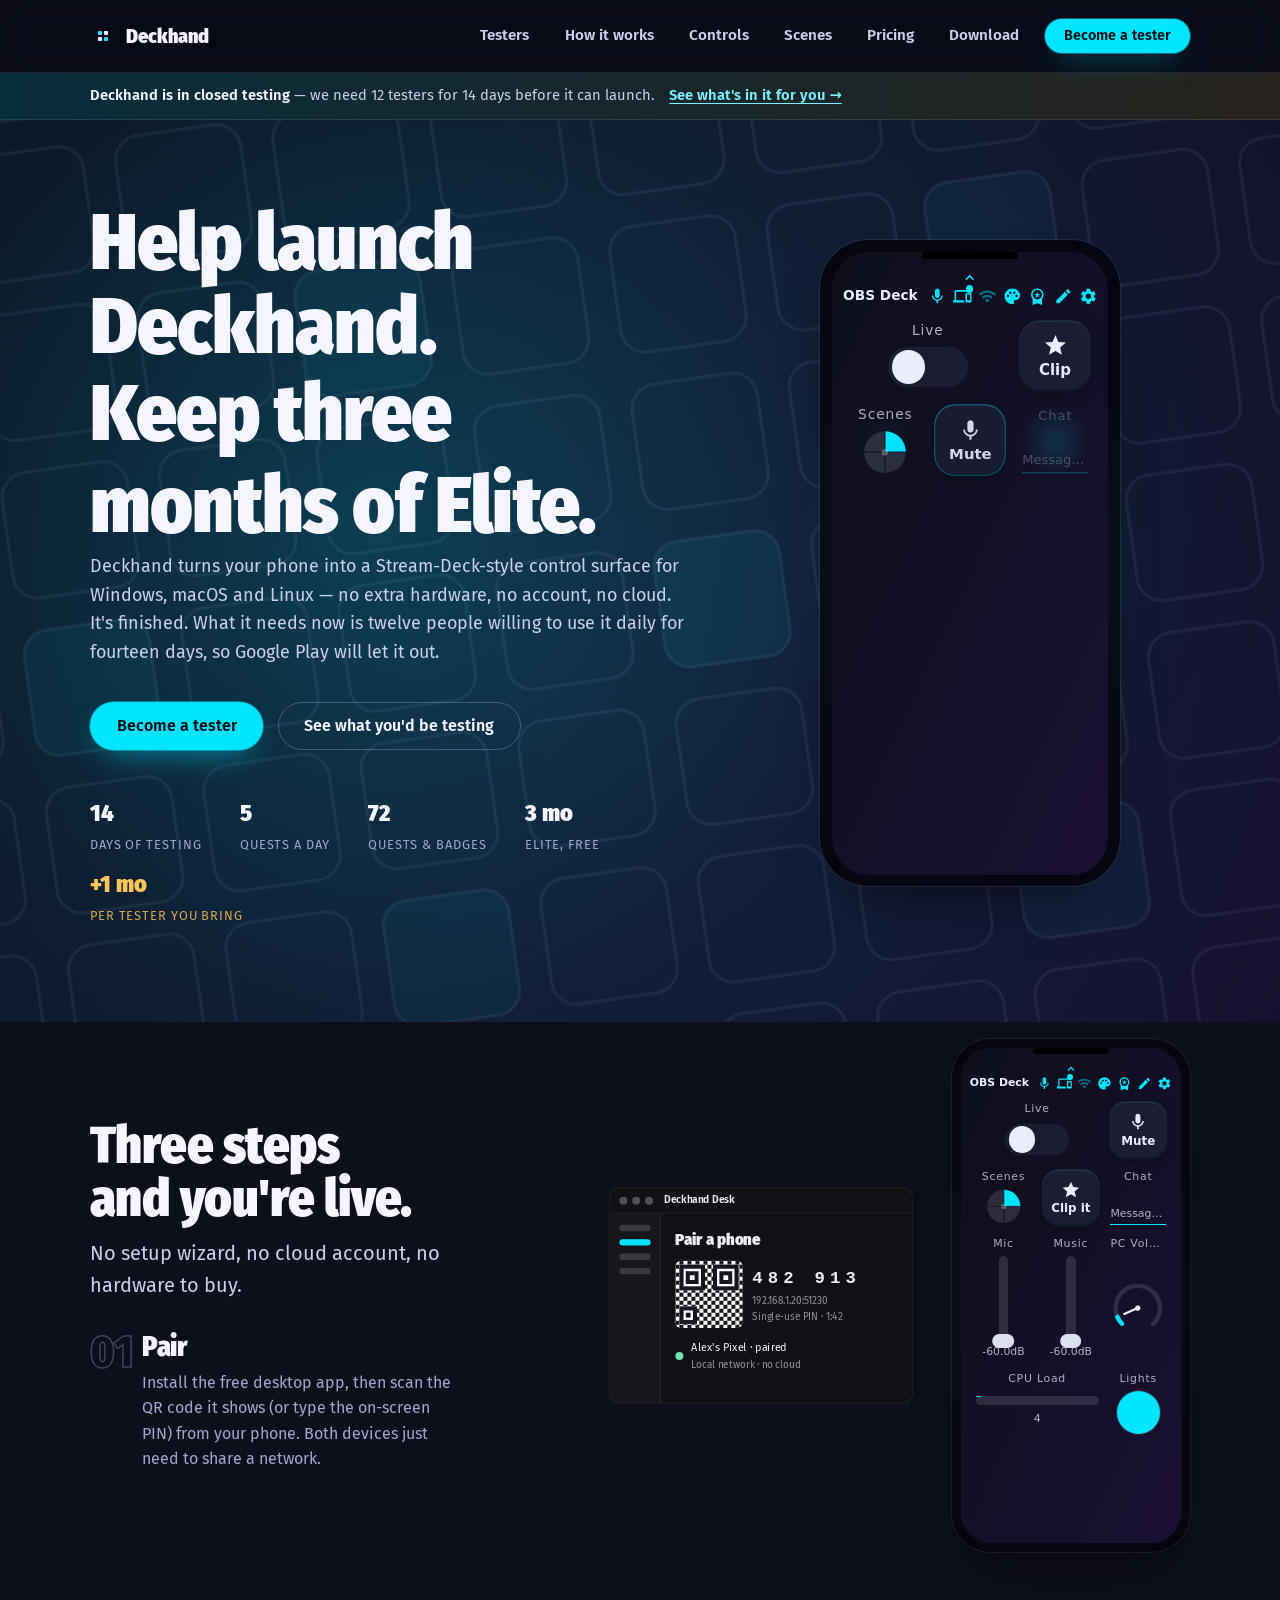
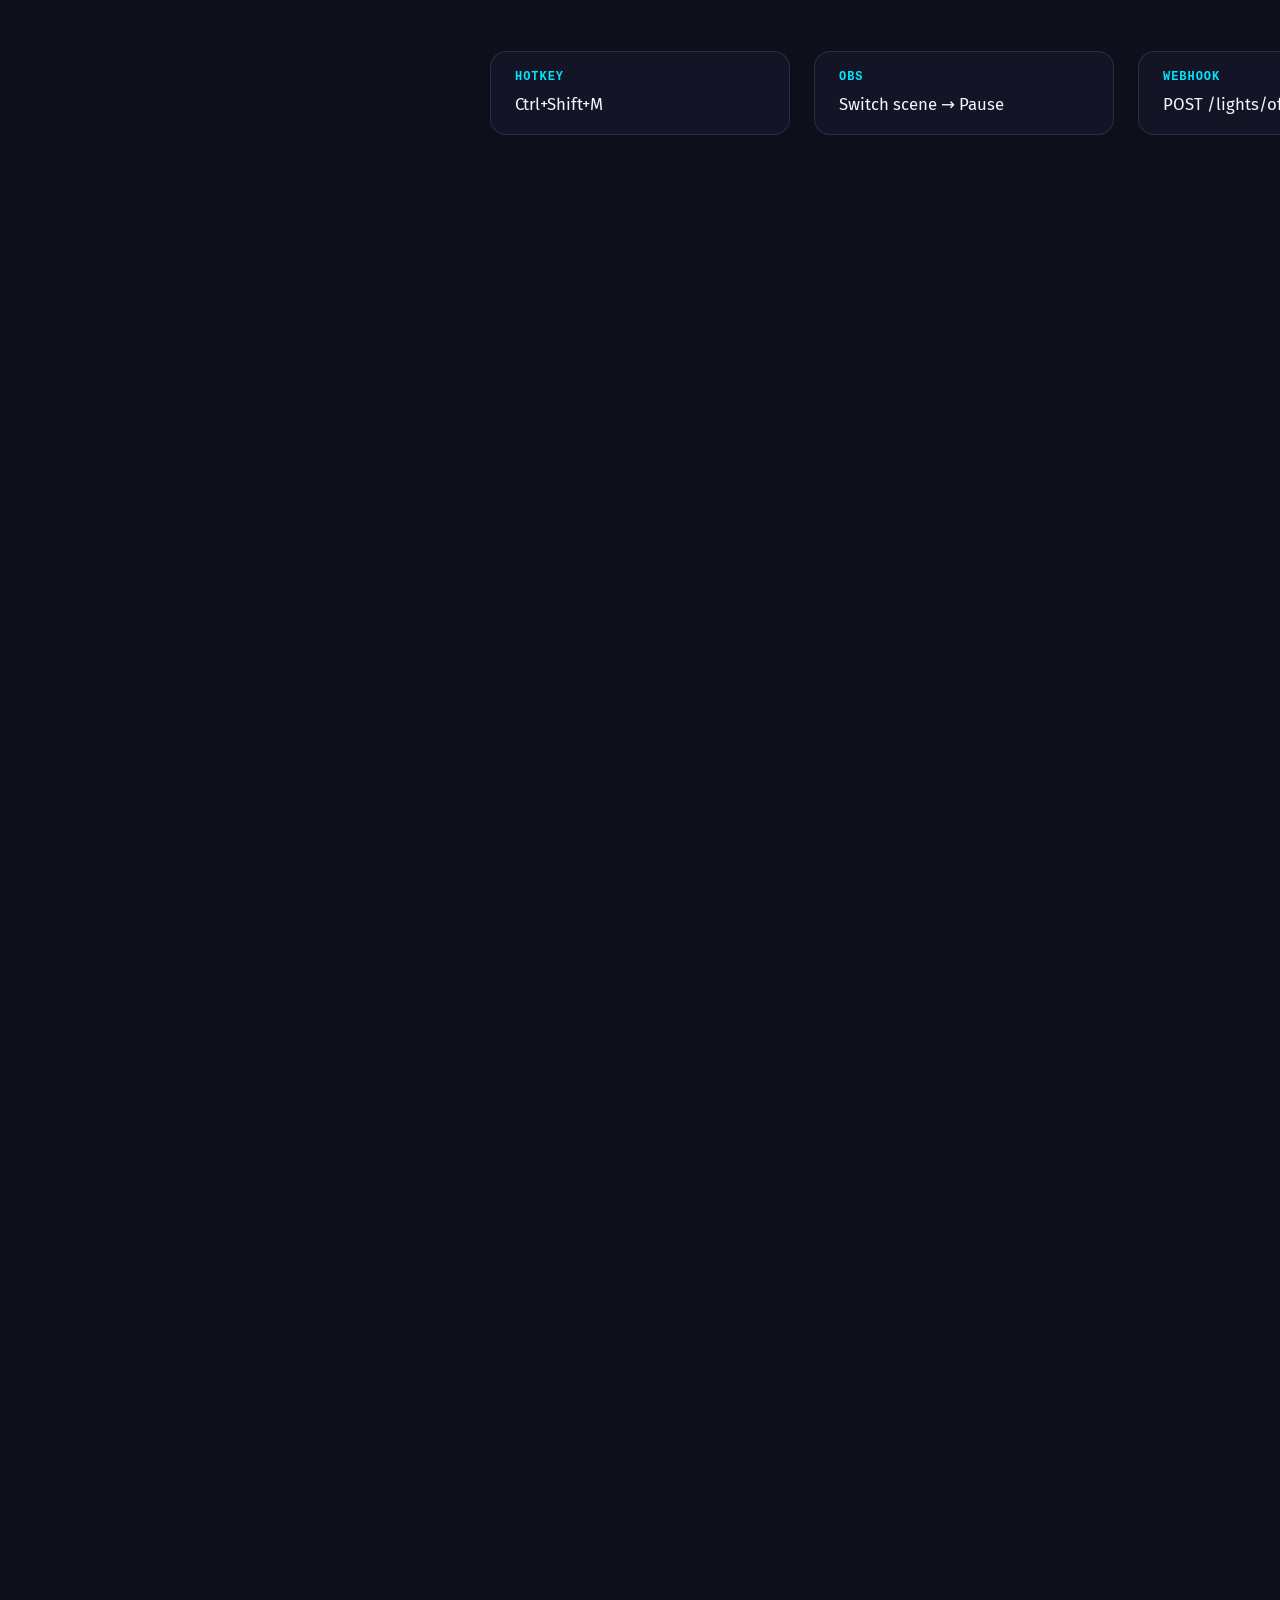
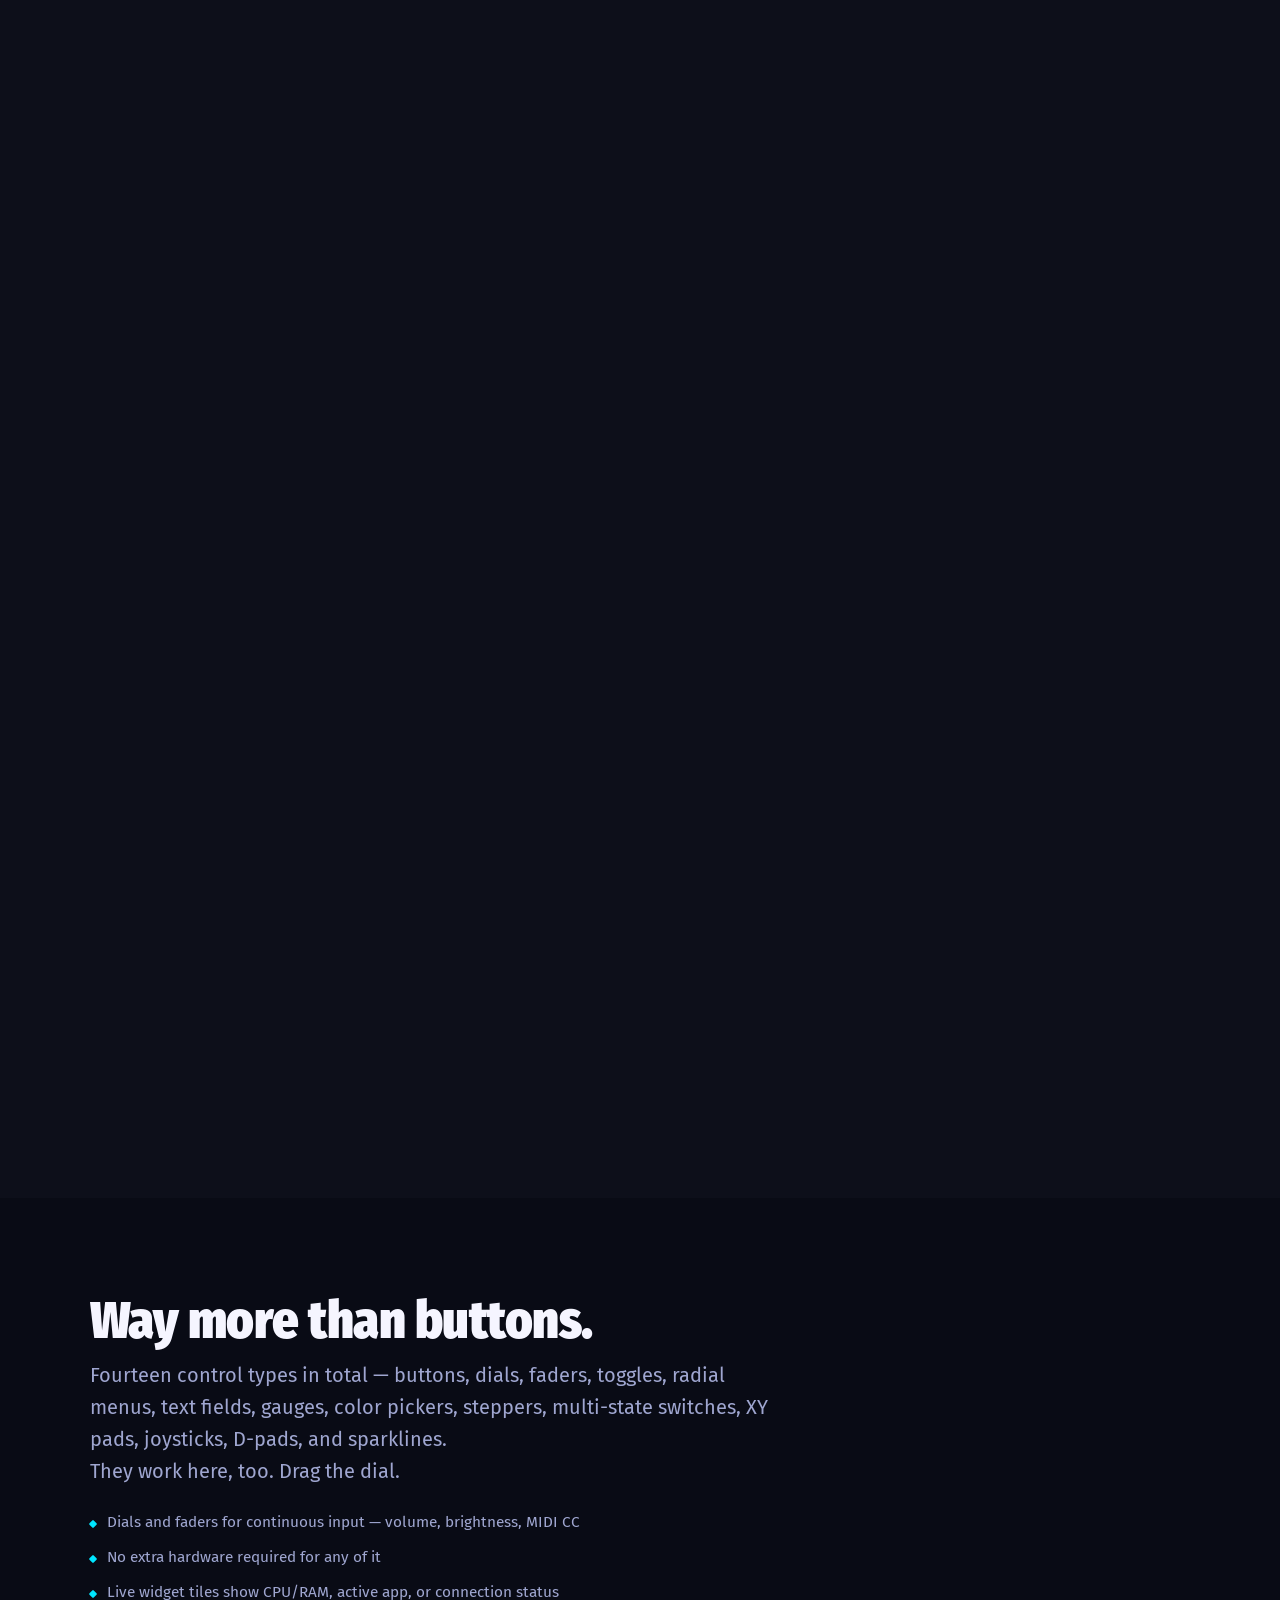
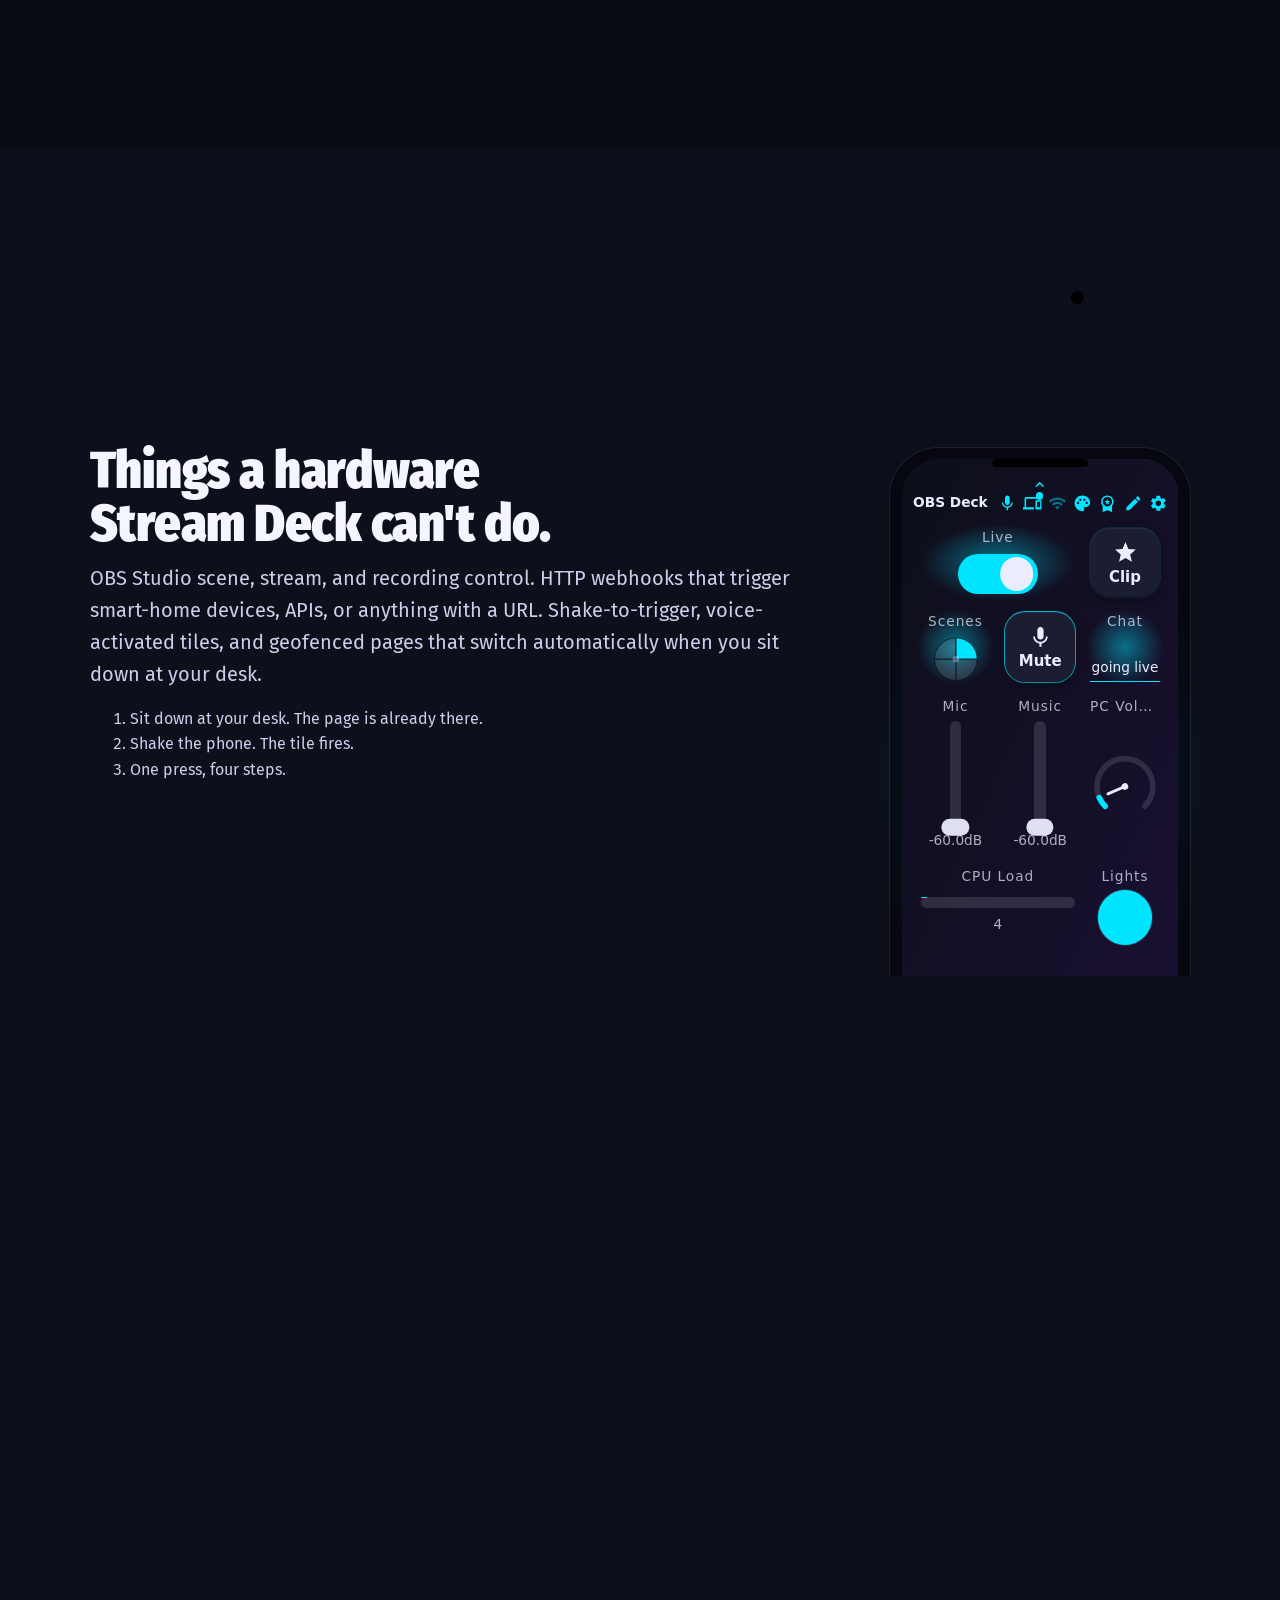
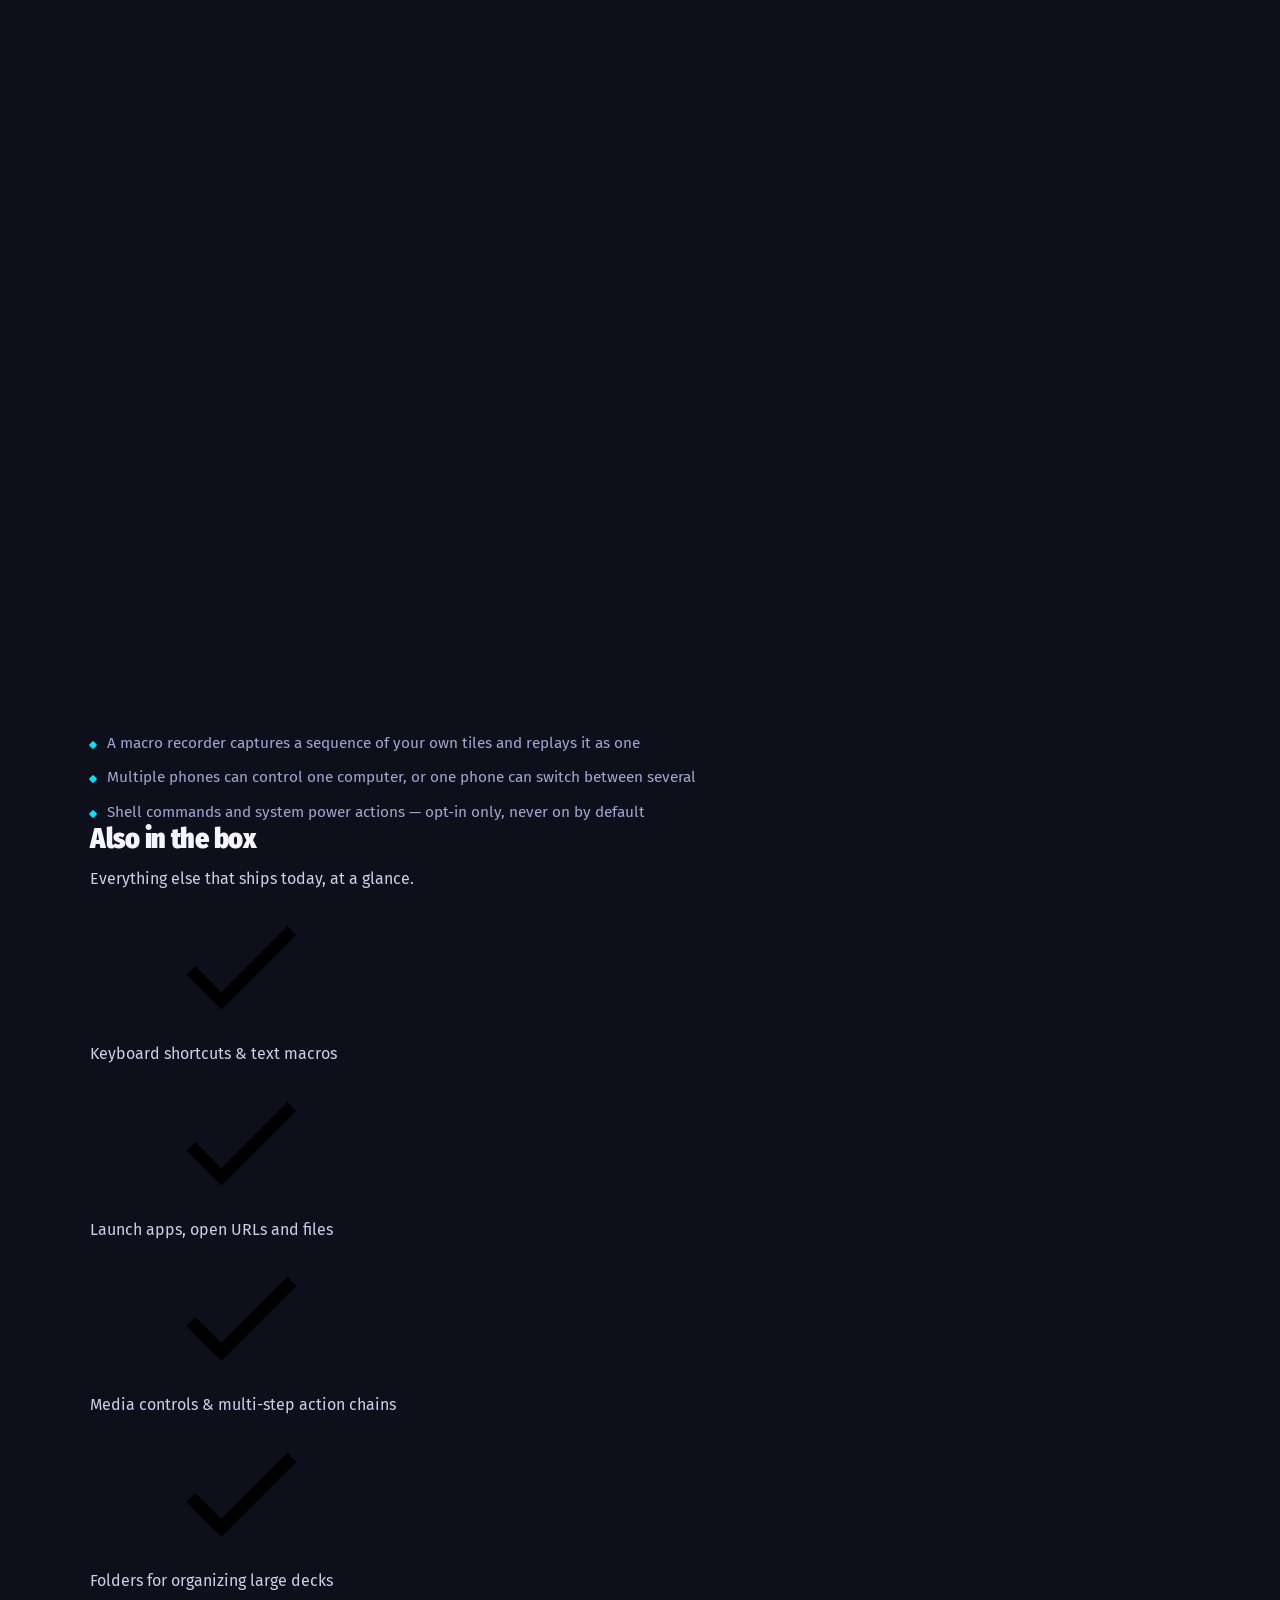
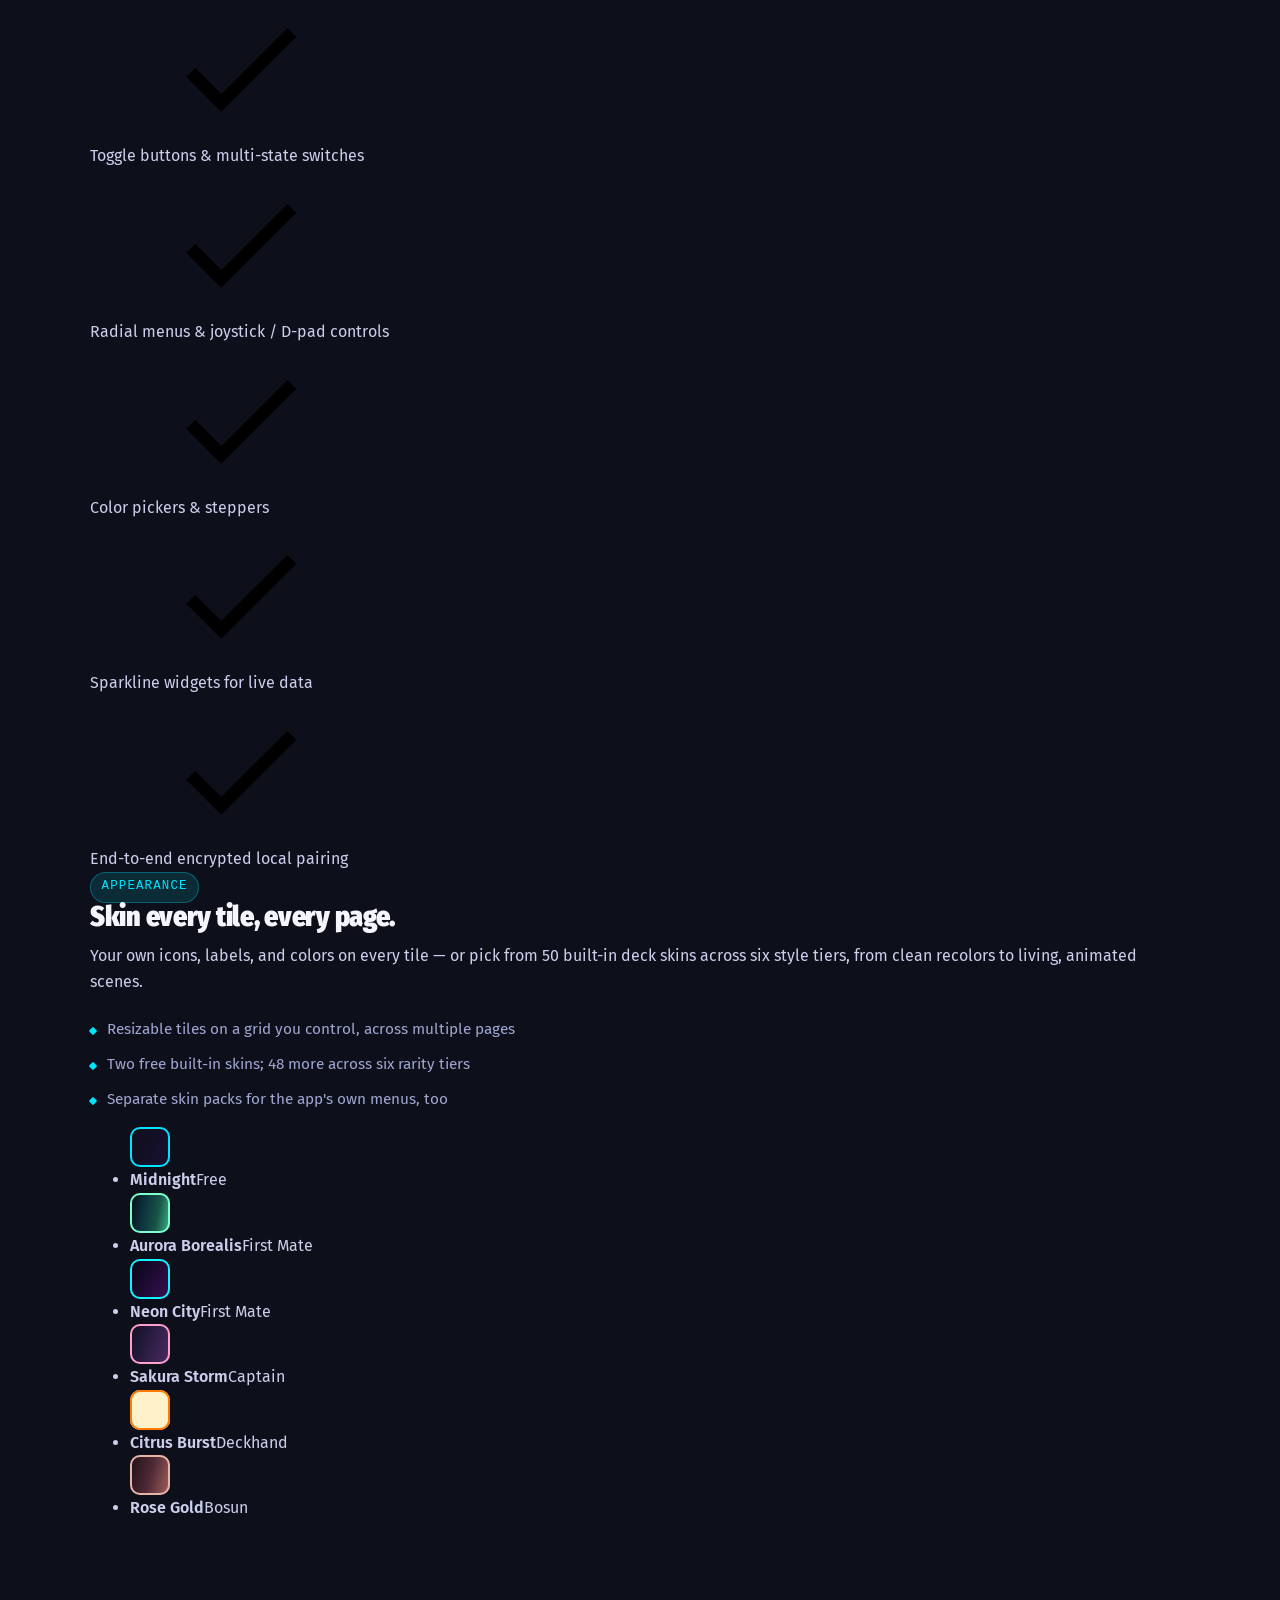
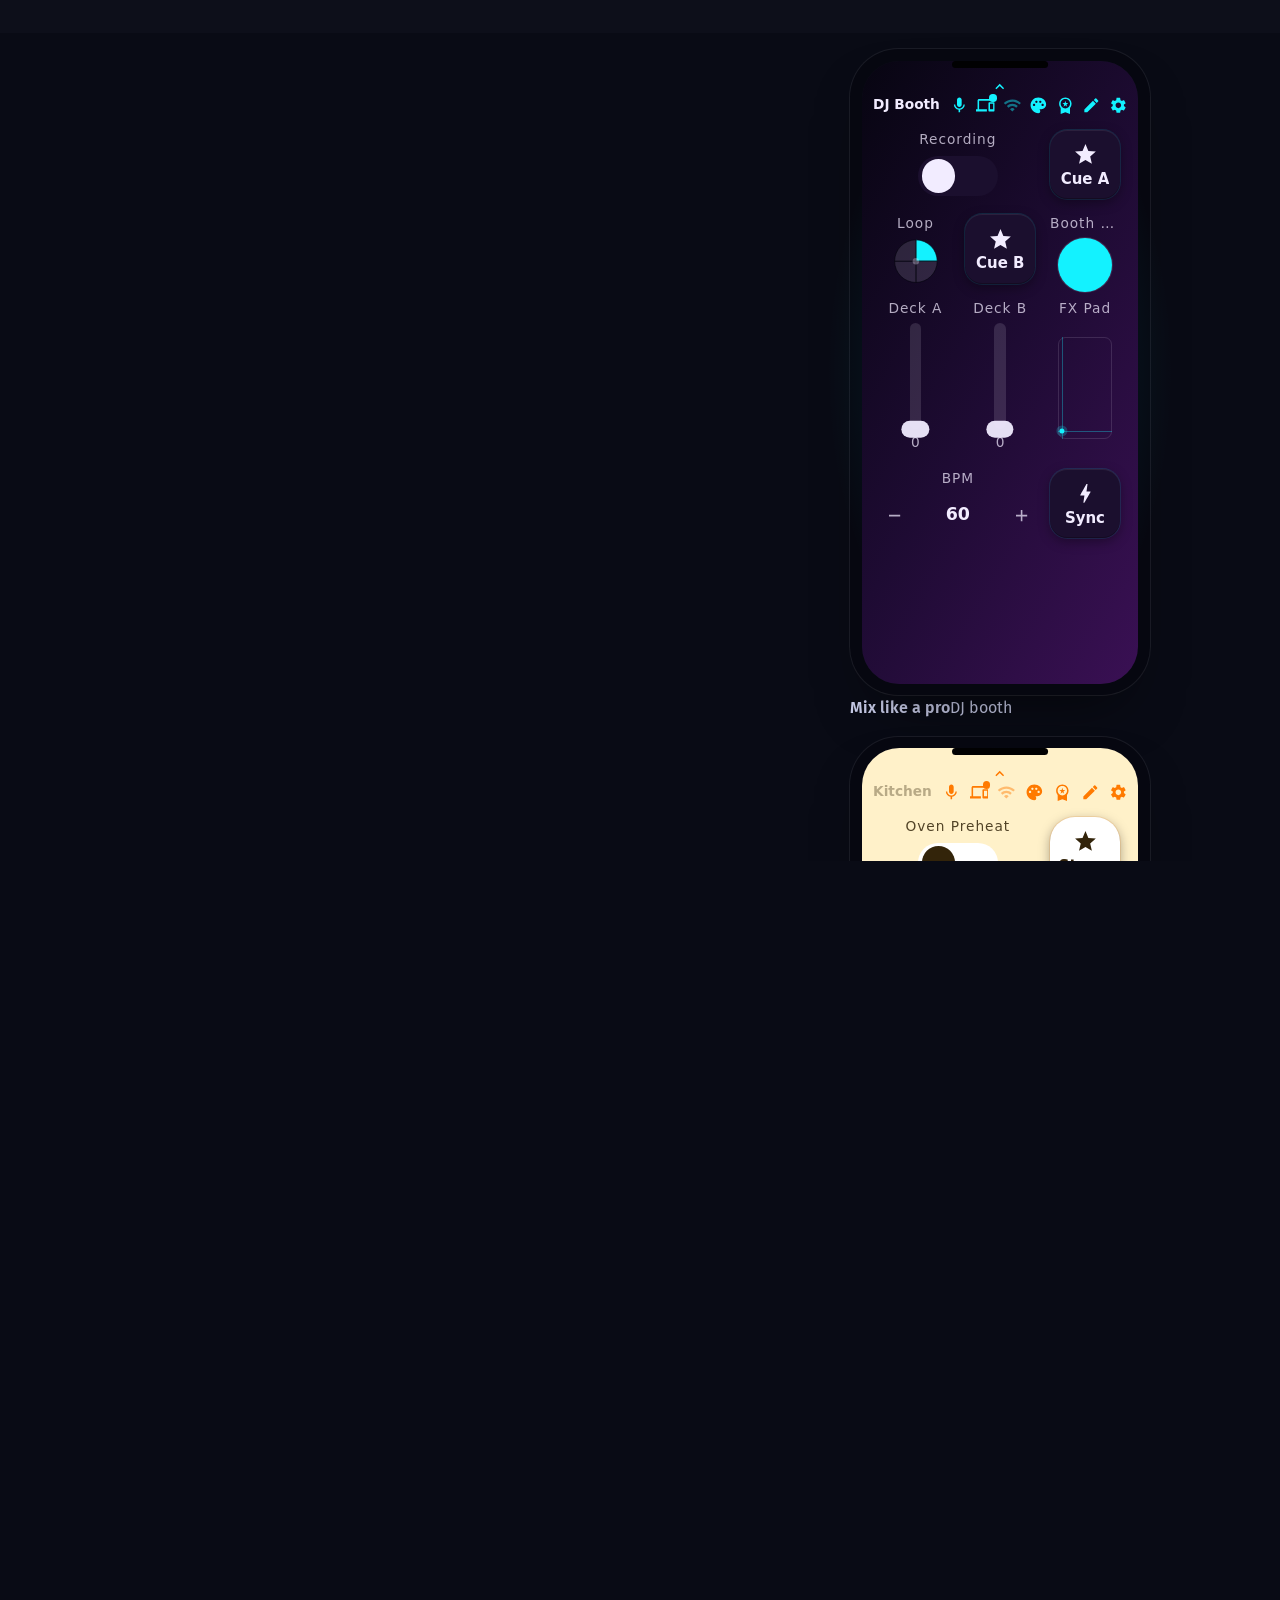
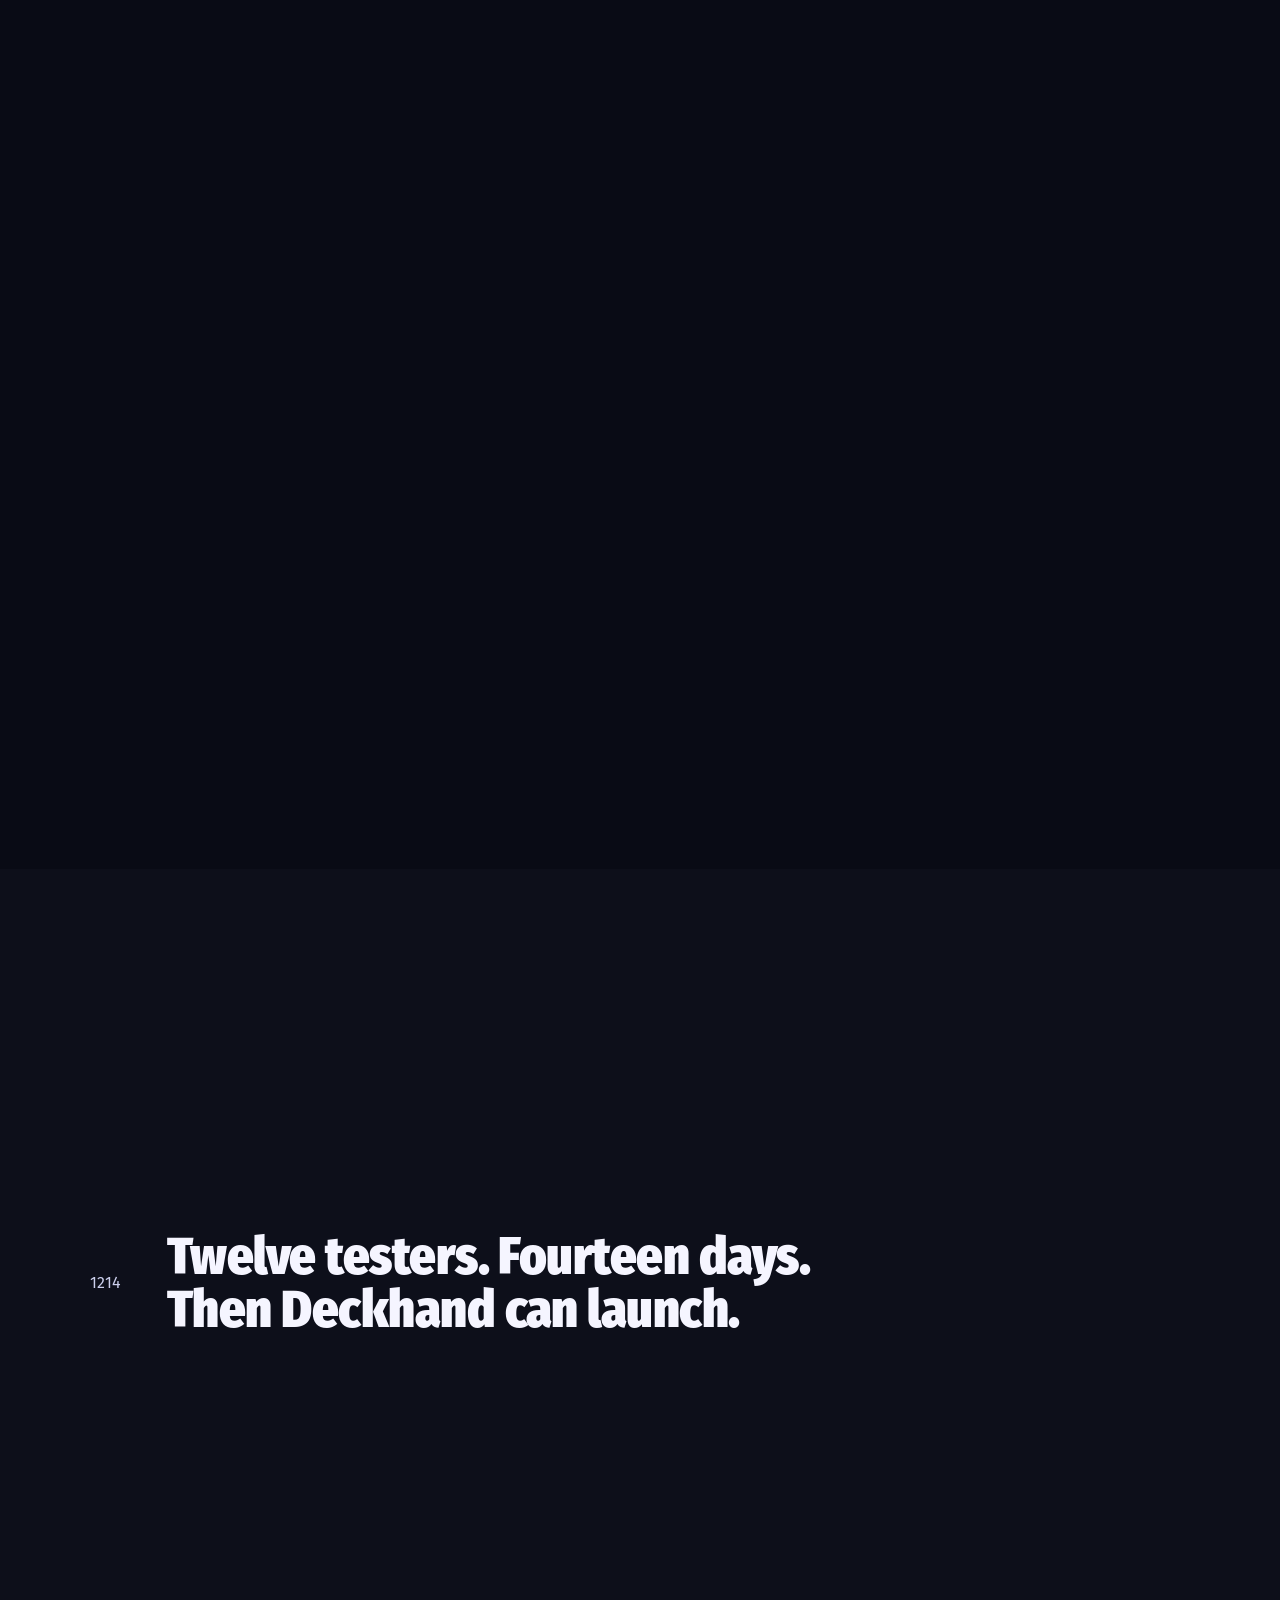
==== commit 2af2713f: "How it works: compose the stage — Desk window, pairing overlay, beam, cursor, AI sheet, action strip" ====
--- a/index.html
+++ b/index.html
@@ -196,19 +196,19 @@
                 <p class="pairing__status pairing__status--verify">Verifying PIN with host…</p>
                 <p class="pairing__status pairing__status--ok">Connected!</p>
               </div>
+              <div class="sheet" aria-hidden="true">
+                <h4>Describe a page</h4>
+                <p>Say what you want the page to do. Your computer builds it and shows you the result before anything is added.</p>
+                <div class="sheet__field"><span class="sheet__prompt">streaming controls for OBS</span><span class="sheet__go">Generate</span></div>
+                <ol class="sheet__stages"><li>Checking what your computer can do</li><li>Working out which controls you need</li><li>Designing the page</li><li>Writing the tiles<span class="sheet__working">Building your page… 4 tiles so far.</span></li><li>Fitting it to your grid</li></ol>
+                <div class="sheet__result"><h5>Your page is ready</h5><p>6 tiles, 2 of which need a higher plan and will be greyed out. Add it to your deck?</p>
+                  <div class="sheet__tiles"><span>Go Live</span><span>Stop</span><span>Mute</span><span>Intro</span><span class="is-ghost">Terminal<svg><use href="assets/icons/sprite.svg#lock"/></svg></span><span class="is-ghost">Level<svg><use href="assets/icons/sprite.svg#lock"/></svg></span></div>
+                  <div class="sheet__actions"><span class="sheet__btn sheet__btn--primary">Add page</span><span class="sheet__btn">Discard</span></div></div>
+              </div>
             </div>
           </div>
           <div class="cursor" aria-hidden="true"><svg viewBox="0 0 24 24"><path d="M5 3l14 8-6 2-3 6z" fill="#fff" stroke="#000" stroke-width="1.2"/></svg><span class="cursor__tip">Drag to move</span></div>
           <div class="skinchip" aria-hidden="true">Sakura Storm · Captain</div>
-          <div class="sheet" aria-hidden="true">
-            <h4>Describe a page</h4>
-            <p>Say what you want the page to do. Your computer builds it and shows you the result before anything is added.</p>
-            <div class="sheet__field"><span class="sheet__prompt">streaming controls for OBS</span><span class="sheet__go">Generate</span></div>
-            <ol class="sheet__stages"><li>Checking what your computer can do</li><li>Working out which controls you need</li><li>Designing the page</li><li>Writing the tiles<span class="sheet__working">Building your page… 4 tiles so far.</span></li><li>Fitting it to your grid</li></ol>
-            <div class="sheet__result"><h5>Your page is ready</h5><p>6 tiles, 2 of which need a higher plan and will be greyed out. Add it to your deck?</p>
-              <div class="sheet__tiles"><span>Go Live</span><span>Stop</span><span>Mute</span><span>Intro</span><span class="is-ghost">Terminal<svg><use href="assets/icons/sprite.svg#lock"/></svg></span><span class="is-ghost">Level<svg><use href="assets/icons/sprite.svg#lock"/></svg></span></div>
-              <div class="sheet__actions"><span class="sheet__btn sheet__btn--primary">Add page</span><span class="sheet__btn">Discard</span></div></div>
-          </div>
         </div>
       </div>
       <div class="strip" aria-hidden="true"><div class="strip__track">
--- a/assets/css/hero.css
+++ b/assets/css/hero.css
@@ -0,0 +1,23 @@
+/* ---------- hero art layer ---------- */
+.art-field { position: absolute; inset: 0; z-index: 0; width: 100%; height: 100%; overflow: clip; }
+.art-field__layer { position: absolute; inset: -12% 0; }
+.art-field svg { width: 100%; height: 100%; display: block; }
+
+/* ---------- hero ---------- */
+.chapter--hero { padding-top: clamp(3rem, 8vw, 5rem); overflow: clip; }
+.hero-inner { position: relative; z-index: 1; display: grid; grid-template-columns: minmax(0,1.15fr) minmax(0,0.85fr); gap: clamp(2rem, 5vw, 4rem); align-items: center; }
+.hero-copy h1 { font-size: var(--t-1); line-height: 1.03; }
+.hero-copy p.lede { margin-top: 1.4rem; font-size: clamp(1.05rem, 1.4vw, 1.25rem); color: var(--ink-soft); max-width: 40rem; }
+.hero-ctas { margin-top: 2.2rem; display: flex; flex-wrap: wrap; gap: 0.9rem; }
+.hero-stats { margin-top: 2.75rem; display: flex; flex-wrap: wrap; gap: 0.6rem 2.4rem; }
+.hero-stats .stat { display: flex; flex-direction: column; gap: 0.15rem; }
+.hero-stats .stat b { font-family: var(--display); font-size: 1.5rem; color: var(--ink); font-weight: 900; }
+.hero-stats .stat span { font-size: 0.8rem; color: var(--ink-faint); text-transform: uppercase; letter-spacing: 0.07em; }
+.hero-stats .stat-bonus b { color: var(--gold); }
+.hero-stats .stat-bonus span { color: rgba(255,199,90,0.82); }
+
+.hero-visual { position: relative; display: flex; justify-content: center; }
+@media (max-width: 780px) {
+  .hero-inner { grid-template-columns: 1fr; }
+  .hero-visual { margin-top: 1rem; }
+}
--- a/assets/css/how.css
+++ b/assets/css/how.css
@@ -0,0 +1,78 @@
+/* stage split: acts + scene above, the action strip in the lower band */
+html.js-motion .chapter--how .stage__grid { height: 66%; }
+.chapter--how .phone { --phone-h: min(646px, calc((100svh - var(--header-h)) * 0.62)); }
+.acts { margin-top: var(--s-6); display: grid; gap: var(--s-5); }
+html.js-motion .acts { grid-template-areas: "a"; }
+html.js-motion .act { grid-area: a; }
+html.js-motion .act:not(:first-child) { opacity: 0; }   /* hidden until the timeline's from-states take over; GSAP's inline opacity wins */
+.act { position: relative; padding-left: 3.25rem; }
+.act__num { position: absolute; left: 0; top: -0.1rem; font-family: var(--display); font-size: 2.75rem; font-weight: 900; color: transparent; -webkit-text-stroke: 1.5px var(--line-strong); line-height: 1; }
+.act h3 { font-size: var(--t-3); } .act p { margin-top: var(--s-2); color: var(--ink-faint); max-width: 32rem; }
+/* scene: window left, phone right */
+.how-scene { display: grid; grid-template-columns: auto auto; align-items: center; gap: clamp(1rem, 3vw, 2.5rem); position: relative; }
+.desk { width: min(380px, 30vw); aspect-ratio: 420 / 300; transform: scale(.8); transform-origin: right center; position: relative; }   /* the scaled box keeps its layout size; the grid gap absorbs it */
+.desk__inner { position: absolute; inset: 0; border-radius: 14px; background: #101114; border: 1px solid rgba(255,255,255,.08); color: #eceef2; font-family: var(--sans); overflow: clip; display: grid; grid-template-columns: 64px 1fr; grid-template-rows: 32px 1fr; }
+.desk__bar { grid-column: 1 / -1; display: flex; align-items: center; gap: 6px; padding: 0 12px; border-bottom: 1px solid rgba(255,255,255,.08); font-size: .8rem; font-weight: 600; }
+.desk__bar i { width: 10px; height: 10px; border-radius: 50%; background: rgba(236,238,242,.29); } .desk__bar span { margin-left: 8px; }
+.desk__side { background: #16171c; border-right: 1px solid rgba(255,255,255,.08); padding: 14px 12px; display: grid; gap: 10px; align-content: start; }
+.desk__side i { display: block; height: 8px; border-radius: 4px; background: rgba(236,238,242,.16); } .desk__side i.is-on { background: #00e5ff; }
+.desk__body { position: relative; padding: 16px 18px; display: grid; align-content: start; gap: 14px; }
+.win__pair h4 { margin: 0 0 10px; font-family: var(--display); font-weight: 900; font-size: 1.3rem; }
+.win__row { display: flex; gap: 12px; align-items: center; }
+.qr { width: 84px; height: 84px; flex: none; border-radius: 7px; background: #fff; position: relative;
+  background-image: repeating-conic-gradient(#16171c 0 25%, #fff 0 50%); background-size: 10px 10px; background-position: 5px 5px; }
+.qr::before, .qr::after, .qr span { content: ""; position: absolute; width: 22px; height: 22px; border: 5px solid #16171c; background: #fff; box-shadow: inset 0 0 0 3px #fff, inset 0 0 0 8px #16171c; }
+.qr::before { left: 5px; top: 5px; } .qr::after { right: 5px; top: 5px; } .qr span { left: 5px; bottom: 5px; }
+.pin-code { font-family: var(--mono); font-size: 1.35rem; font-weight: 700; letter-spacing: .3em; white-space: nowrap; font-variant-numeric: tabular-nums; }
+.win__dim { color: rgba(236,238,242,.58); font-size: .78rem; }
+.win__paired { display: flex; gap: 10px; align-items: center; font-size: .85rem; }
+.win__paired .dot { width: 10px; height: 10px; border-radius: 50%; background: var(--good); flex: none; }
+.win__log { margin: 0; padding: 0; list-style: none; font-family: var(--mono); font-size: .78rem; display: grid; gap: 4px; opacity: 0; }
+html:not(.js-motion) .win__log { display: none; }
+.win__log li { padding: 3px 0; border-top: 1px solid rgba(255,255,255,.08); }
+/* beam (B §7) */
+.beam { position: absolute; inset: 0; width: 100%; height: 100%; overflow: visible; pointer-events: none; z-index: 1; }
+html:not(.js-motion) .beam { display: none; }
+/* phone overlays */
+.pairing, .sheet { position: absolute; inset: 0; z-index: 3; padding: 14cqw 8cqw; display: grid; align-content: start; gap: 4cqw; background: var(--bg-1); color: var(--ink); font-family: system-ui, sans-serif; }
+.pairing { opacity: 0; } html:not(.js-motion) .pairing { display: none; }
+.pairing h4 { margin: 0; font-size: 6cqw; font-weight: 600; } .pairing p { font-size: 4cqw; color: var(--ink-faint); }
+.pairing__frame { aspect-ratio: 1; border: 2px solid var(--accent); border-radius: 6cqw; margin: 4cqw 10cqw; }
+.pairing__alt { color: var(--accent); }
+.pairing__status { opacity: 0; color: var(--ink); }
+.sheet { transform: translateY(100%); background: color-mix(in srgb, var(--bg-1) 96%, transparent); border-top: 1px solid var(--line-strong); }
+html:not(.js-motion) .sheet { display: none; }
+.sheet h4 { margin: 0; font-size: 6cqw; } .sheet p { font-size: 3.6cqw; color: var(--ink-faint); } .sheet h5 { margin: 0; font-size: 5cqw; }
+.sheet__field { display: flex; gap: 2cqw; align-items: center; border: 1px solid var(--line-strong); border-radius: 999px; padding: 2.5cqw 4cqw; font-size: 4cqw; }
+.sheet__prompt { flex: 1; } .sheet__go { color: var(--on-accent); background: var(--accent); border-radius: 999px; padding: 1.5cqw 3.5cqw; font-weight: 600; }
+.sheet__stages { margin: 0; padding: 0; list-style: none; font-size: 3.6cqw; display: grid; gap: 1.5cqw; }
+.sheet__stages li { --done: 0; opacity: calc(0.35 + var(--done) * 0.65); color: color-mix(in srgb, var(--accent-alt) calc(var(--done) * 100%), var(--ink)); }   /* --done is registered once, in deck.css */
+.sheet__working { display: block; font-size: 3.2cqw; color: var(--ink-faint); }
+.sheet__tiles { display: grid; grid-template-columns: repeat(3, 1fr); gap: 2cqw; }
+.sheet__tiles span { display: grid; place-items: center; aspect-ratio: 1; border-radius: 4cqw; background: var(--surface-raised); font-size: 3.4cqw; font-weight: 600; position: relative; }
+.sheet__tiles .is-ghost { opacity: .45; } .sheet__tiles svg { position: absolute; right: 6%; top: 6%; width: 18%; height: 18%; fill: currentColor; }
+.sheet__actions { display: flex; gap: 2cqw; } .sheet__btn { flex: 1; text-align: center; padding: 2.5cqw; border-radius: 999px; border: 1px solid var(--line-strong); font-size: 3.6cqw; font-weight: 600; }
+.sheet__btn--primary { background: var(--accent); color: var(--on-accent); border-color: transparent; }
+/* cursor + skin chip */
+.cursor { position: absolute; z-index: 4; width: 24px; height: 24px; left: 0; top: 0; opacity: 0; pointer-events: none; }
+.cursor__tip { position: absolute; left: 24px; top: 20px; white-space: nowrap; font-size: .75rem; padding: .2rem .5rem; border-radius: 6px; background: var(--ink); color: var(--bg-0); }
+html:not(.js-motion) .cursor, html:not(.js-motion) .skinchip { display: none; }
+.skinchip { position: absolute; right: 0; top: -2.4rem; opacity: 0; font-family: var(--mono); font-size: .75rem; letter-spacing: .06em; color: #FF9FCB; border: 1px solid rgba(255,159,203,.4); border-radius: 999px; padding: .25rem .7rem; }
+/* action strip (B §8) */
+.strip { position: absolute; left: 0; right: 0; bottom: 4%; height: 30%; overflow: clip; }
+.strip__track { --card-w: min(300px, 62vw); --card-gap: 1.5rem; display: flex; gap: var(--card-gap); width: max-content; height: 100%; align-items: center; padding-inline: calc(50vw - var(--card-w) / 2); }
+.card { flex: none; width: var(--card-w); padding: var(--s-4) var(--s-5); border-radius: var(--r-md); background: var(--surface-solid); border: 1px solid var(--line); display: grid; gap: .25rem; }
+.card b { font-family: var(--mono); font-size: var(--t-label); letter-spacing: .08em; text-transform: uppercase; color: var(--accent); font-weight: 600; }
+.card span { font-size: 1.05rem; color: var(--ink); }
+html:not(.js-motion) .strip { position: static; height: auto; overflow-x: auto; scroll-snap-type: x mandatory; padding: var(--s-5) 0; }
+html:not(.js-motion) .strip__track { padding-inline: var(--gutter); }
+html:not(.js-motion) .card { scroll-snap-align: center; }
+/* narrow */
+@media (max-width: 900px) {
+  html.js-motion .chapter--how .stage__grid { height: 100%; grid-template-rows: 40svh minmax(0, 1fr); }
+  .how-scene { grid-template-columns: 1fr; justify-items: center; }
+  .desk { position: absolute; left: 0; bottom: 6%; width: 300px; max-width: 60vw; transform: scale(.55); transform-origin: left bottom; z-index: 2; }
+  .chapter--how .phone { --phone-h: min(420px, 38svh); }
+  html.js-motion .acts { padding-bottom: 28%; }
+  .strip { height: 24%; bottom: 2%; }
+}
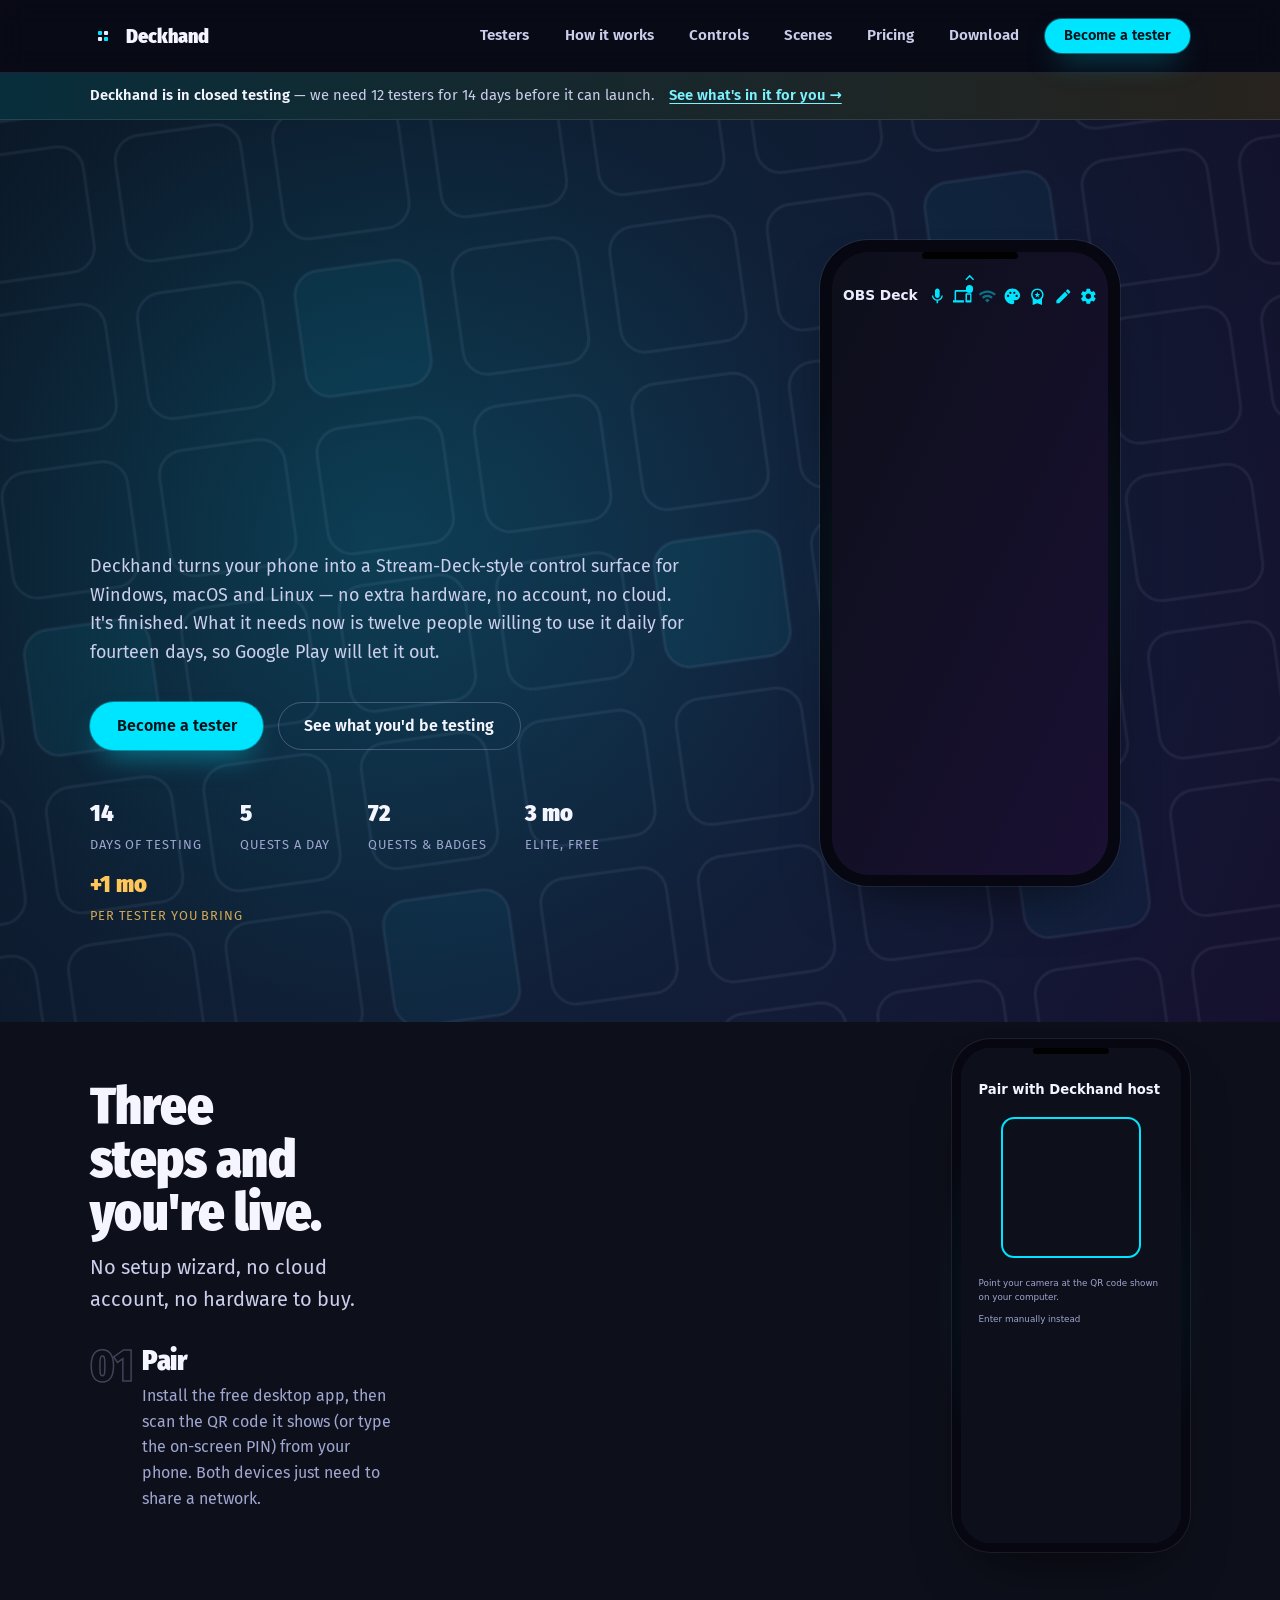
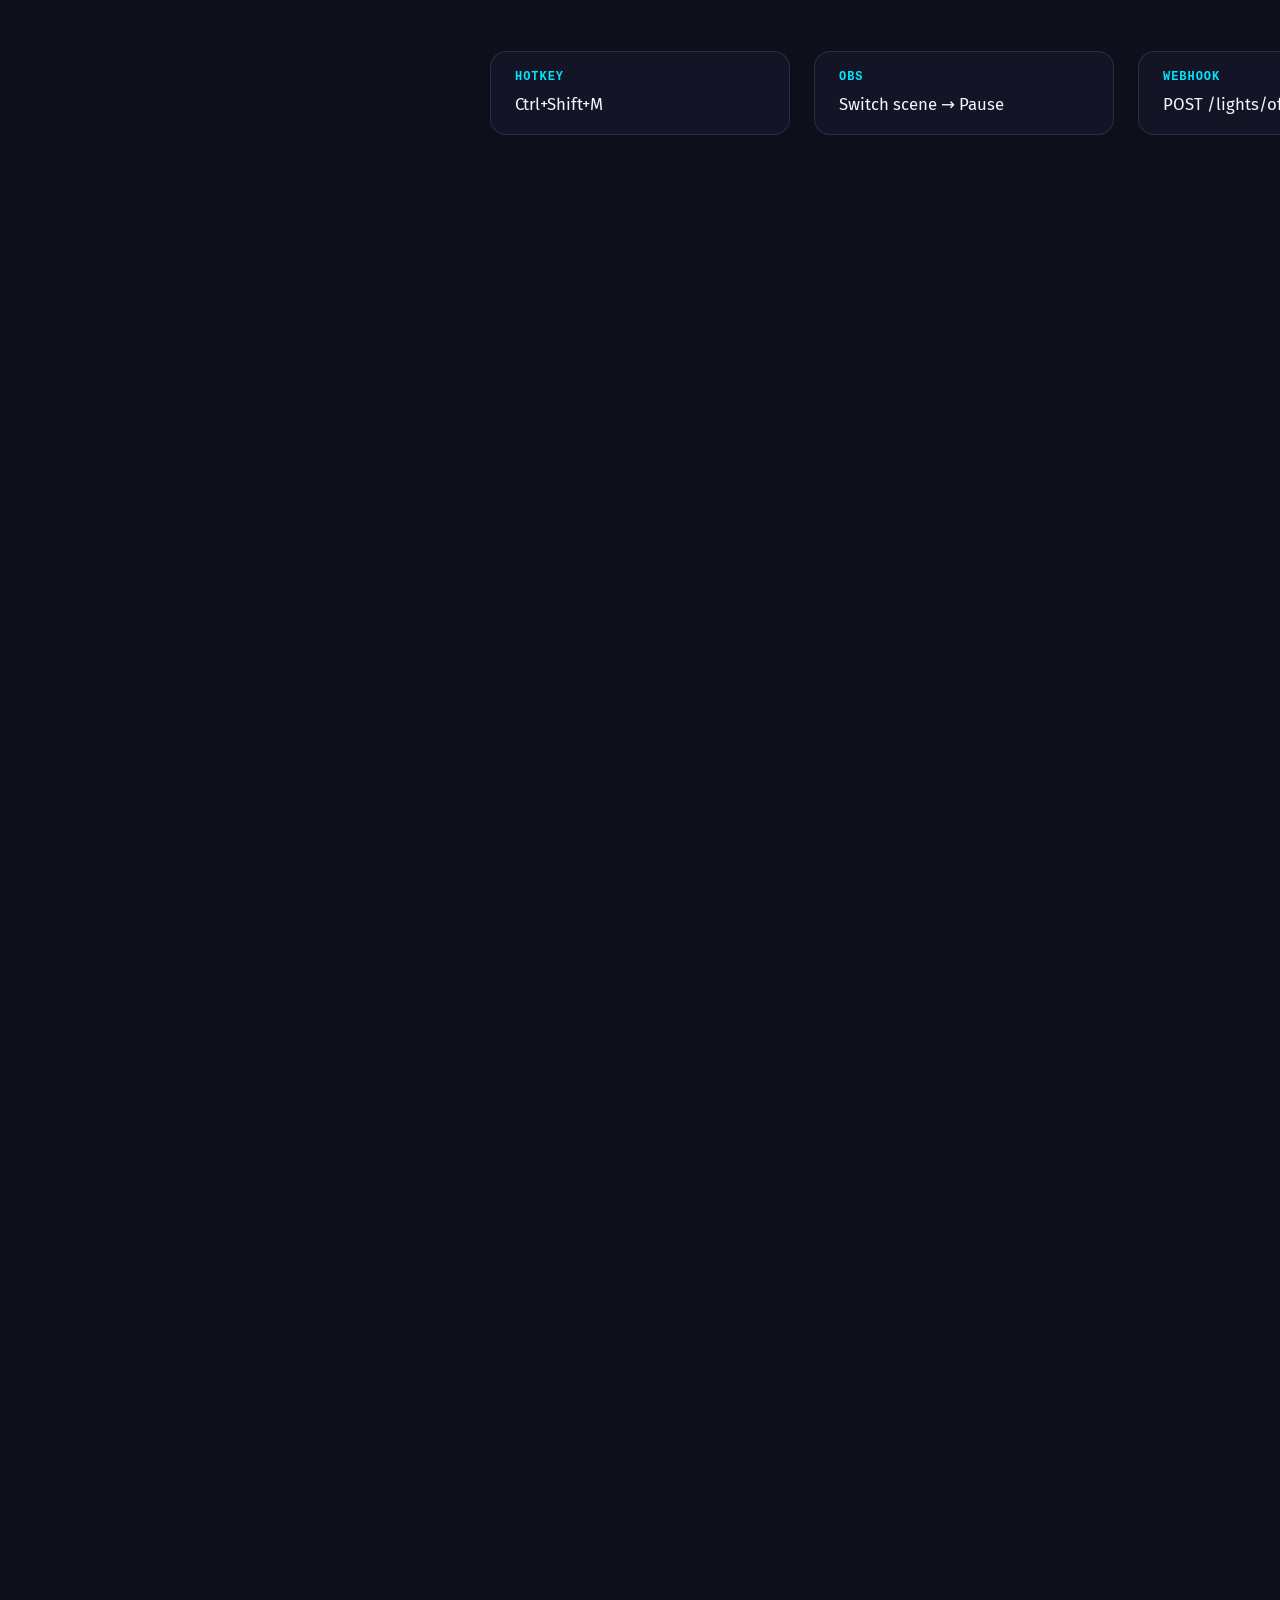
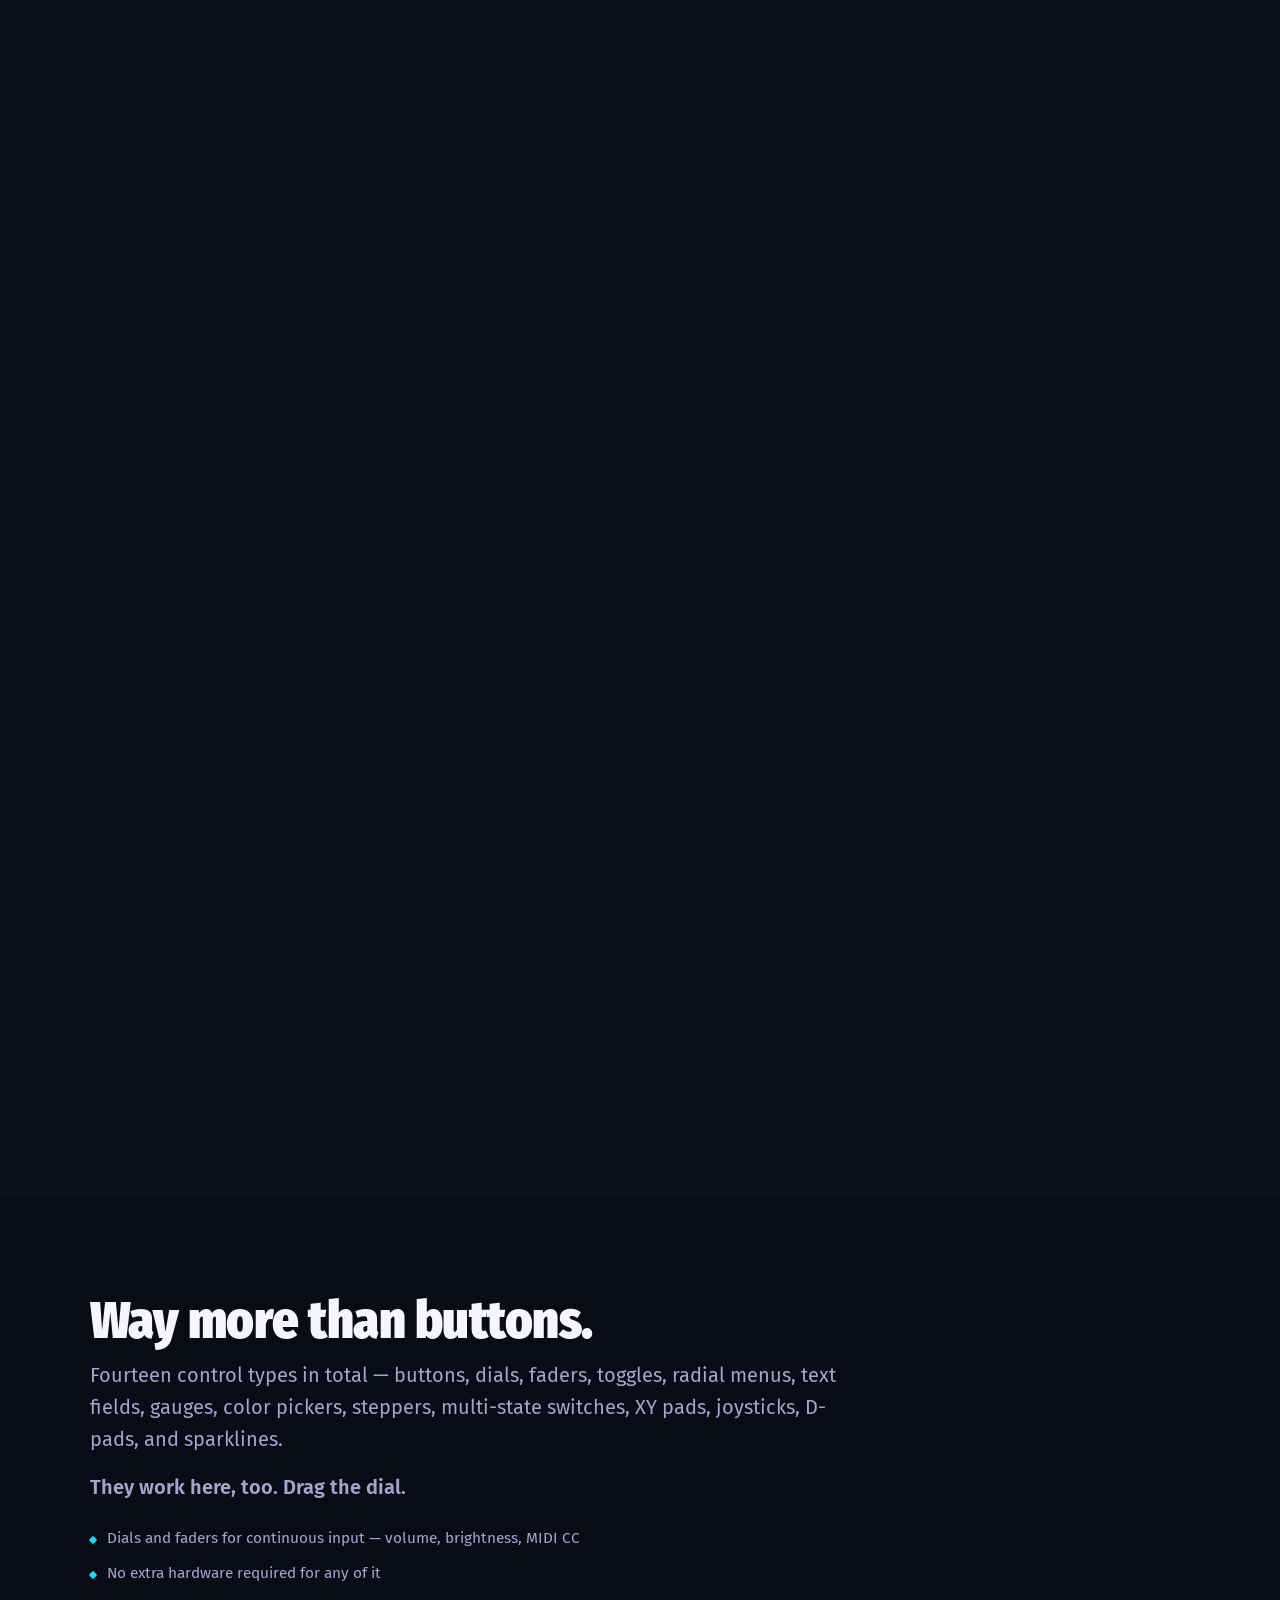
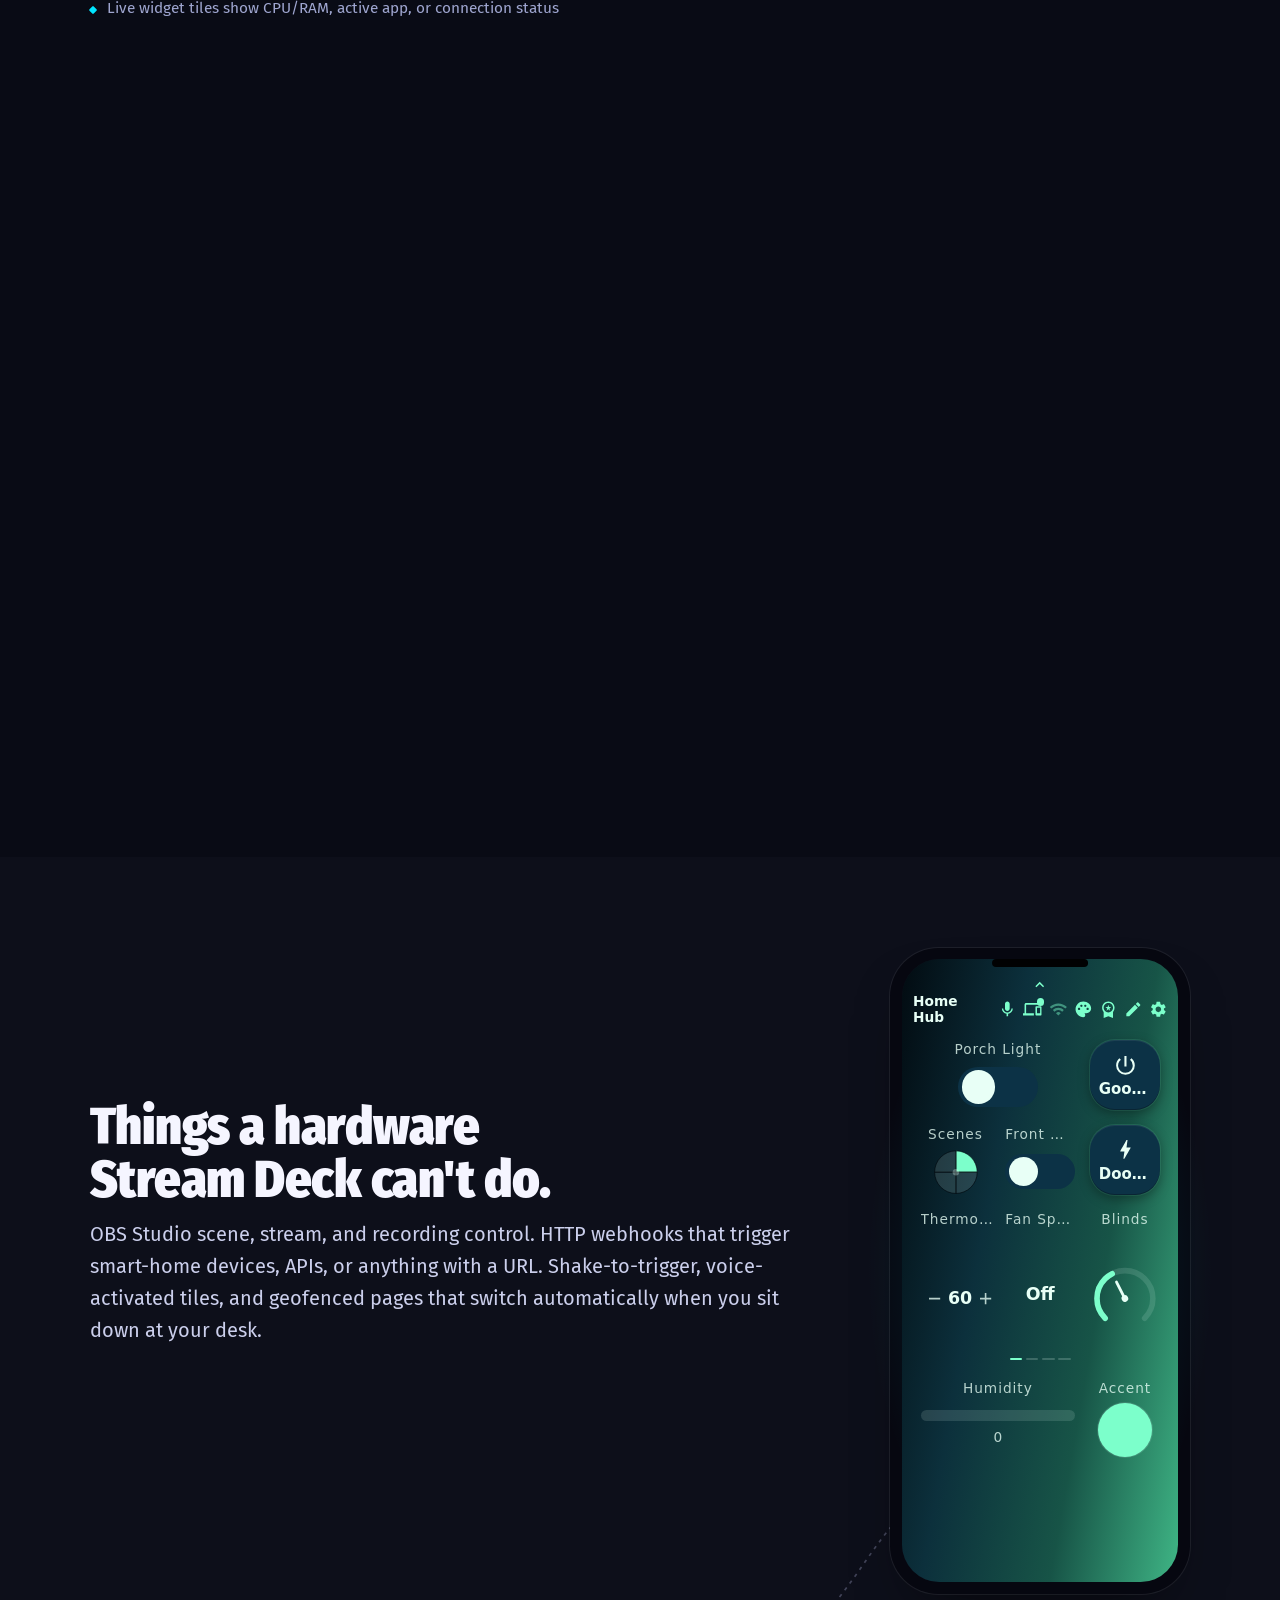
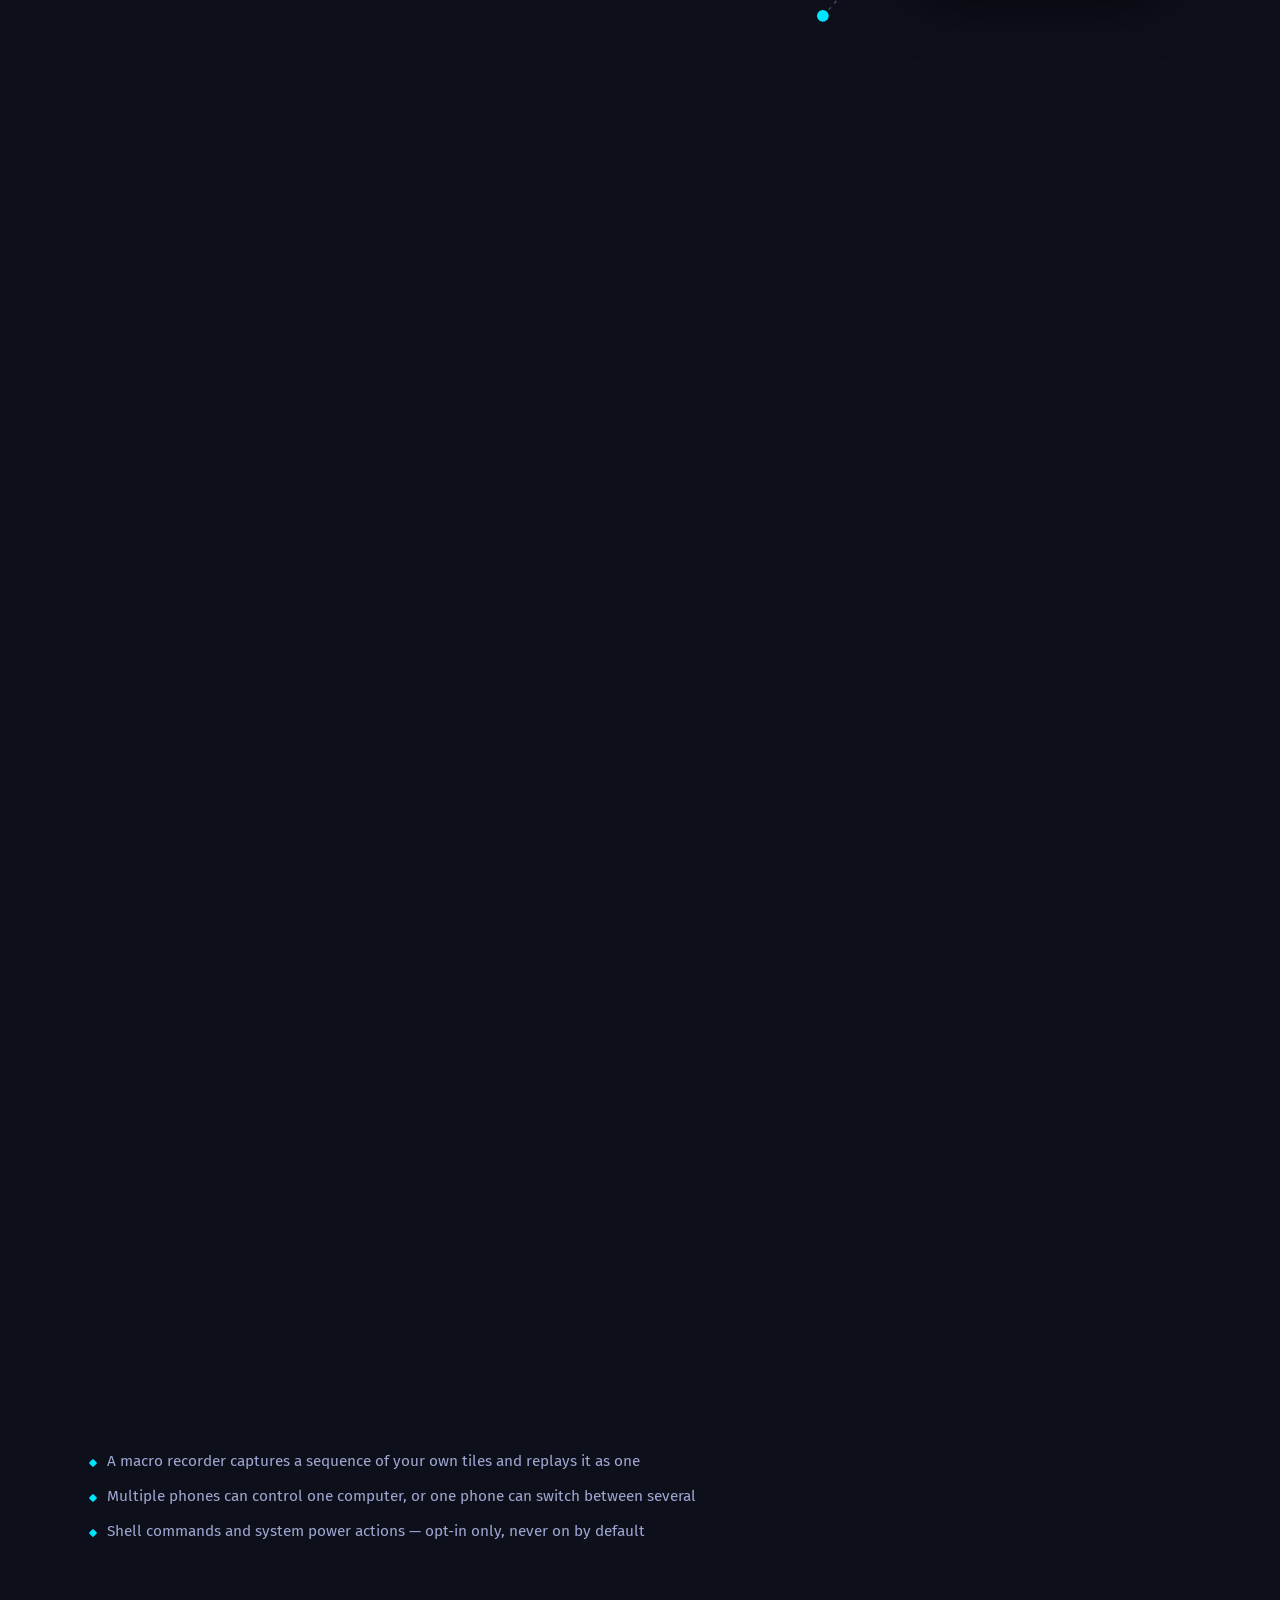
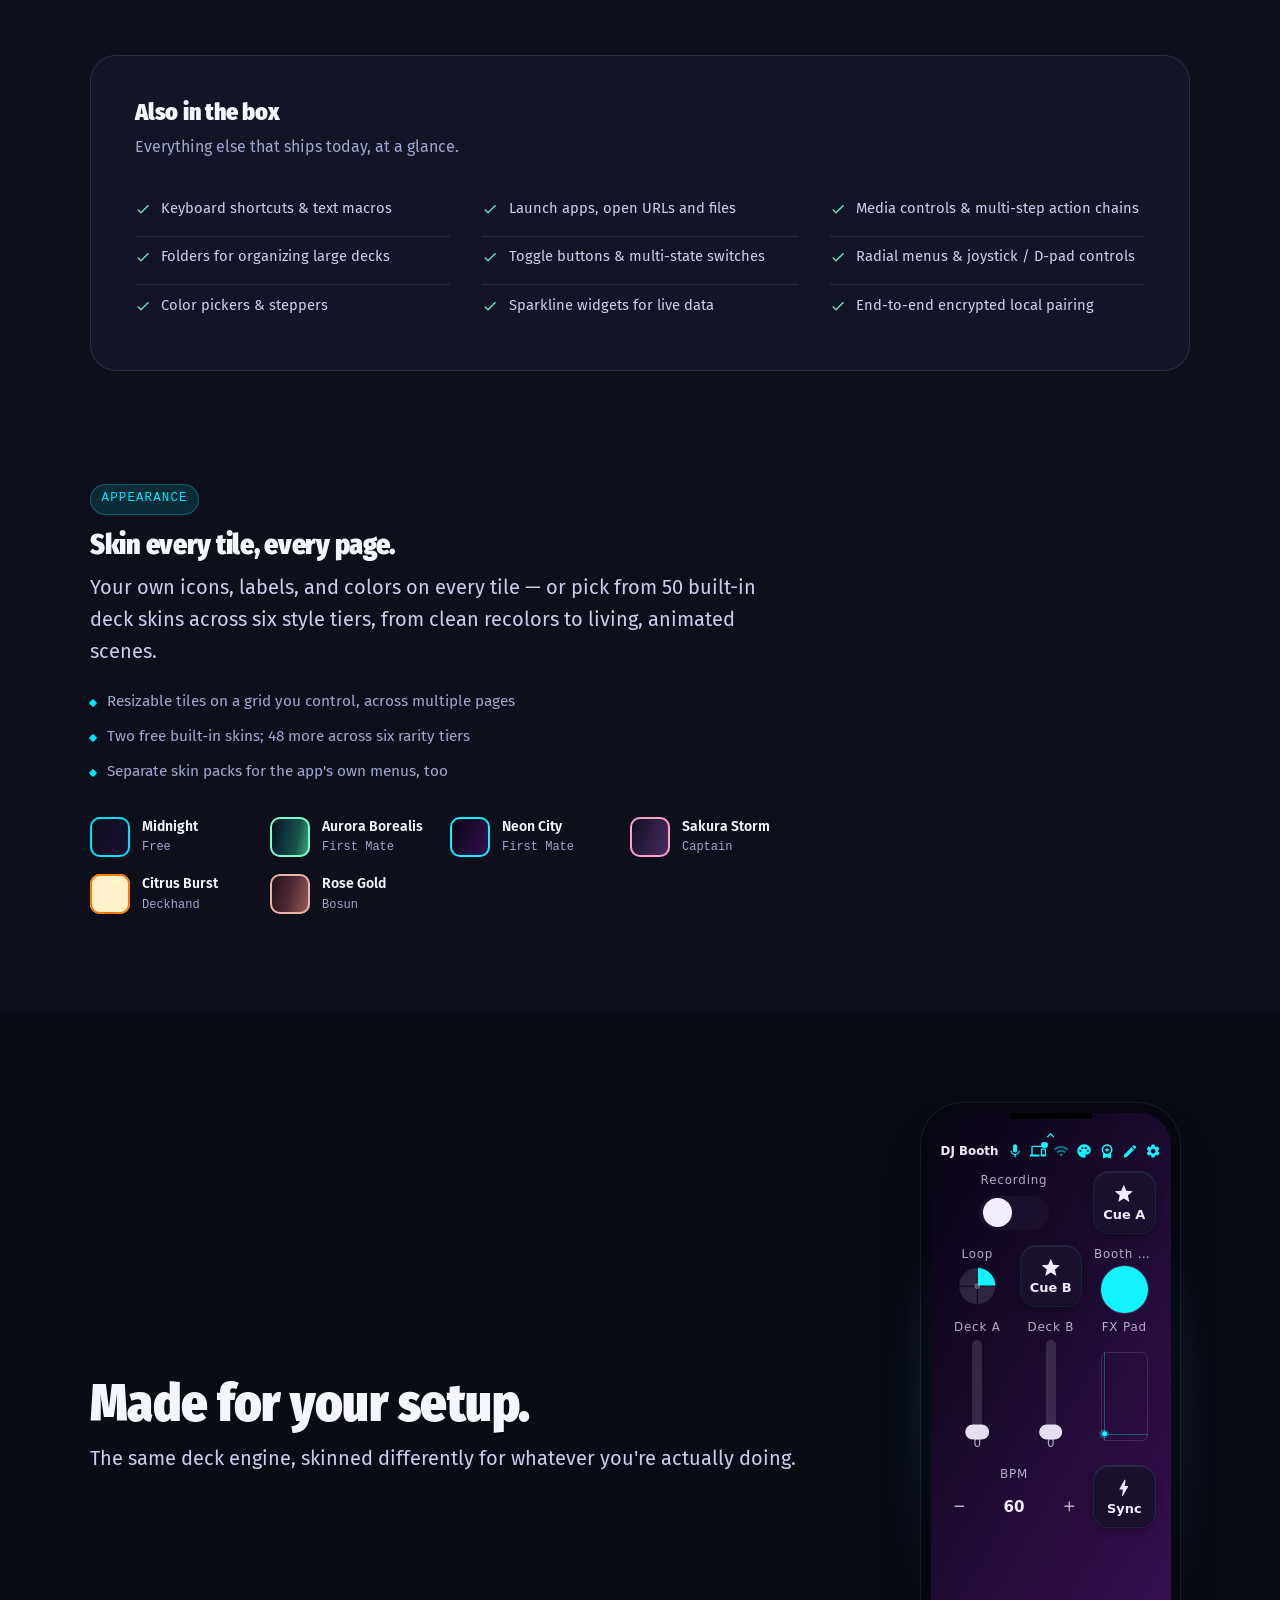
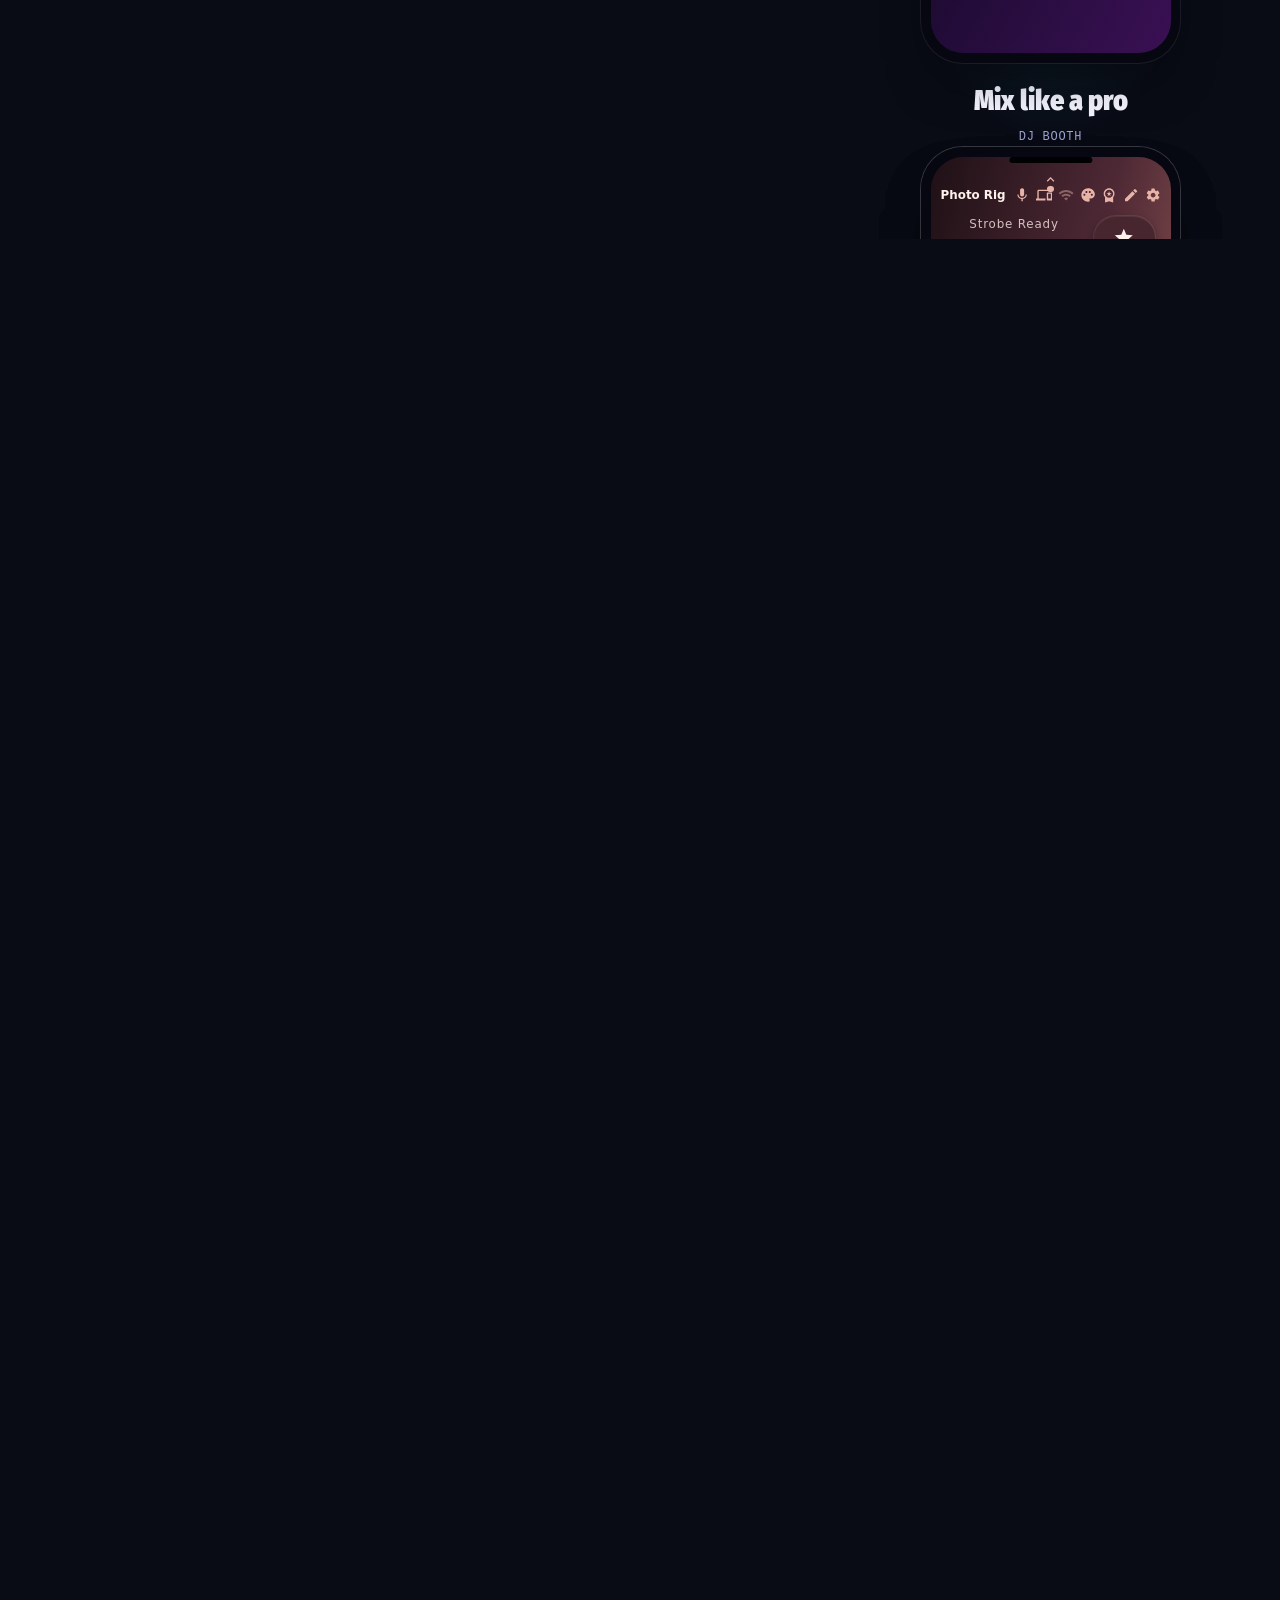
==== commit 3416226a: "Scrolling fills the fourteen days and finishes the day's quests Co-Authored-By: Claude Opus 5 <norep" ====
--- a/index.html
+++ b/index.html
@@ -402,27 +402,27 @@
             <li class="is-done">
               <span class="q-mark" aria-hidden="true"></span>
               <span><span class="q-title">Handshake</span><span class="q-desc">Connect to your desktop host.</span></span>
-              <span class="q-pts">Done · 10</span>
+              <span class="q-pts"><span class="q-pts__now">Done · 10</span><span class="q-pts__done">Done · 10</span></span>
             </li>
             <li class="is-done">
               <span class="q-mark" aria-hidden="true"></span>
               <span><span class="q-title">Warm hands</span><span class="q-desc">Fire 15 actions.</span></span>
-              <span class="q-pts">Done · 10</span>
+              <span class="q-pts"><span class="q-pts__now">Done · 10</span><span class="q-pts__done">Done · 10</span></span>
             </li>
             <li class="is-done">
               <span class="q-mark" aria-hidden="true"></span>
               <span><span class="q-title">Wheel of fortune</span><span class="q-desc">Pick from a radial menu 3 times.</span></span>
-              <span class="q-pts">Done · 25</span>
+              <span class="q-pts"><span class="q-pts__now">Done · 25</span><span class="q-pts__done">Done · 25</span></span>
             </li>
             <li class="is-live">
               <span class="q-mark" aria-hidden="true"></span>
               <span><span class="q-title">Hold the line</span><span class="q-desc">Stay connected through a 10-minute session.</span></span>
-              <span class="q-pts">5/10 min · 25</span>
+              <span class="q-pts"><span class="q-pts__now">5/10 min · 25</span><span class="q-pts__done">Done · 25</span></span>
             </li>
             <li>
               <span class="q-mark" aria-hidden="true"></span>
               <span><span class="q-title">Full range</span><span class="q-desc">Use 5 different kinds of action.</span></span>
-              <span class="q-pts">0/5 · 30</span>
+              <span class="q-pts"><span class="q-pts__now">0/5 · 30</span><span class="q-pts__done">Done · 30</span></span>
             </li>
           </ul>
         </div>
--- a/assets/css/deck.css
+++ b/assets/css/deck.css
@@ -10,13 +10,13 @@
 @property --y { syntax: '<number>'; inherits: true; initial-value: 0.5; }
 
 /* skins — values from BuiltInSkins.kt / PurchasableSkins.kt (plan A.6) */
-.deck[data-skin="midnight"], .swatch[data-skin="midnight"] { --dk-bg:#0D0F1A; --dk-face:#1B1E33; --dk-pressed:#2E3566; --dk-text:#ECECFF; --dk-accent:#00E5FF; --dk-backdrop:linear-gradient(115deg,#0D0F1A,#1A1033); --dk-radius:16; --dk-caption:rgb(236 236 255 / .72); --dk-name:var(--dk-text); }
-.deck[data-skin="aurora_borealis_pack"], .swatch[data-skin="aurora_borealis_pack"] { --dk-bg:#020B11; --dk-face:#0C3246; --dk-pressed:#17936B; --dk-text:#E8FFF6; --dk-accent:#7CFFCB; --dk-backdrop:linear-gradient(100deg,#020B11,#0C303C,#175447,#3FB585); --dk-radius:20; --dk-caption:rgb(232 255 246 / .78); --dk-name:var(--dk-text); }
-.deck[data-skin="neon_city_pack"], .swatch[data-skin="neon_city_pack"] { --dk-bg:#070511; --dk-face:#1B0F2E; --dk-pressed:#B01090; --dk-text:#F2ECFF; --dk-accent:#13F2FF; --dk-backdrop:linear-gradient(120deg,#070511,#1E0B33,#3A1054); --dk-radius:14; --dk-caption:rgb(242 236 255 / .72); --dk-name:var(--dk-text); }
-.deck[data-skin="sakura_storm"], .swatch[data-skin="sakura_storm"] { --dk-bg:#110F22; --dk-face:#251C3E; --dk-pressed:#8A4A74; --dk-text:#FDEFF7; --dk-accent:#FF9FCB; --dk-backdrop:linear-gradient(110deg,#110F22,#221838,#38224E,#4A2C5E); --dk-radius:18; --dk-caption:rgb(253 239 247 / .72); --dk-name:var(--dk-text); }
-.deck[data-skin="citrus_burst_pack"], .swatch[data-skin="citrus_burst_pack"] { --dk-bg:#FFF1C9; --dk-face:#FFFFFF; --dk-pressed:#FFC61A; --dk-text:#33240A; --dk-accent:#FF7A00; --dk-backdrop:#FFF1C9; --dk-radius:20; --dk-caption:rgb(51 36 10 / .85); --dk-name:rgb(51 36 10 / .35); }
-.deck[data-skin="mint_fresh"], .swatch[data-skin="mint_fresh"] { --dk-bg:#E4F7EC; --dk-face:#FFFFFF; --dk-pressed:#AFE4CC; --dk-text:#0E3D30; --dk-accent:#17A87B; --dk-backdrop:#E4F7EC; --dk-radius:16; --dk-caption:rgb(14 61 48 / .85); --dk-name:rgb(14 61 48 / .35); }
-.deck[data-skin="rose_gold_pack"], .swatch[data-skin="rose_gold_pack"] { --dk-bg:#1F1016; --dk-face:#47262F; --dk-pressed:#6E3A42; --dk-text:#FFF1EC; --dk-accent:#E8B4A8; --dk-backdrop:linear-gradient(105deg,#1F1016,#4E2935,#A2625C); --dk-radius:20; --dk-caption:rgb(255 241 236 / .78); --dk-name:var(--dk-text); }
+[data-skin="midnight"] { --dk-bg:#0D0F1A; --dk-face:#1B1E33; --dk-pressed:#2E3566; --dk-text:#ECECFF; --dk-accent:#00E5FF; --dk-backdrop:linear-gradient(115deg,#0D0F1A,#1A1033); --dk-radius:16; --dk-caption:rgb(236 236 255 / .72); --dk-name:var(--dk-text); }
+[data-skin="aurora_borealis_pack"] { --dk-bg:#020B11; --dk-face:#0C3246; --dk-pressed:#17936B; --dk-text:#E8FFF6; --dk-accent:#7CFFCB; --dk-backdrop:linear-gradient(100deg,#020B11,#0C303C,#175447,#3FB585); --dk-radius:20; --dk-caption:rgb(232 255 246 / .78); --dk-name:var(--dk-text); }
+[data-skin="neon_city_pack"] { --dk-bg:#070511; --dk-face:#1B0F2E; --dk-pressed:#B01090; --dk-text:#F2ECFF; --dk-accent:#13F2FF; --dk-backdrop:linear-gradient(120deg,#070511,#1E0B33,#3A1054); --dk-radius:14; --dk-caption:rgb(242 236 255 / .72); --dk-name:var(--dk-text); }
+[data-skin="sakura_storm"] { --dk-bg:#110F22; --dk-face:#251C3E; --dk-pressed:#8A4A74; --dk-text:#FDEFF7; --dk-accent:#FF9FCB; --dk-backdrop:linear-gradient(110deg,#110F22,#221838,#38224E,#4A2C5E); --dk-radius:18; --dk-caption:rgb(253 239 247 / .72); --dk-name:var(--dk-text); }
+[data-skin="citrus_burst_pack"] { --dk-bg:#FFF1C9; --dk-face:#FFFFFF; --dk-pressed:#FFC61A; --dk-text:#33240A; --dk-accent:#FF7A00; --dk-backdrop:#FFF1C9; --dk-radius:20; --dk-caption:rgb(51 36 10 / .85); --dk-name:rgb(51 36 10 / .35); }
+[data-skin="mint_fresh"] { --dk-bg:#E4F7EC; --dk-face:#FFFFFF; --dk-pressed:#AFE4CC; --dk-text:#0E3D30; --dk-accent:#17A87B; --dk-backdrop:#E4F7EC; --dk-radius:16; --dk-caption:rgb(14 61 48 / .85); --dk-name:rgb(14 61 48 / .35); }
+[data-skin="rose_gold_pack"] { --dk-bg:#1F1016; --dk-face:#47262F; --dk-pressed:#6E3A42; --dk-text:#FFF1EC; --dk-accent:#E8B4A8; --dk-backdrop:linear-gradient(105deg,#1F1016,#4E2935,#A2625C); --dk-radius:20; --dk-caption:rgb(255 241 236 / .78); --dk-name:var(--dk-text); }
 
 /* geometry — cells are square: cell = (screen width − 2·pad) / cols; 1 dp = cell / 68 */
 .deck { --dk-pad: 4cqw; --dk-cell: calc((100cqw - 2 * var(--dk-pad)) / var(--dk-cols)); --dk-dp: calc(var(--dk-cell) / 68);
--- a/assets/css/widgets.css
+++ b/assets/css/widgets.css
@@ -0,0 +1,16 @@
+.controls-invite { margin-top: var(--s-4); color: var(--ink); font-weight: 600; }
+.widgets { margin-top: var(--s-7); display: grid; grid-template-columns: repeat(auto-fill, minmax(152px, 1fr)); gap: var(--s-6) var(--s-4); justify-items: center; }
+.widget { margin: 0; display: grid; justify-items: center; gap: var(--s-2); --dk-cell: 152px; --dk-dp: calc(152px / 68); }
+.widget .tile { width: var(--dk-cell); height: var(--dk-cell); grid-column: auto; grid-row: auto; border-radius: var(--r-md); background: var(--surface-solid); transition: background-color var(--d-micro) var(--ease-out); container-type: inline-size; }   /* container-type: the keycap label's cqw clamp needs a container outside the phone */
+.widget .tile:hover { background: var(--surface-raised); }
+.widget figcaption { font-size: var(--t-small); font-weight: 600; color: var(--ink); }
+.widget__out { font-family: var(--mono); font-size: var(--t-label); color: var(--ink-faint); min-height: 1.2em; font-variant-numeric: tabular-nums; }
+.widget .face[tabindex], .widget .face__step[tabindex], .widget .face__arm[tabindex] { cursor: pointer; touch-action: none; user-select: none; border-radius: var(--r-sm); }
+.widget .face[role="slider"], .widget .face[role="group"] { cursor: grab; }
+.widget .face.is-dragging { cursor: grabbing; }
+.widget .face--radial.is-open .radial { transform: scale(1.12); transition: transform var(--d-micro) var(--ease-out); }
+.widget .face--radial .radial__wedge.is-hover { fill: color-mix(in srgb, var(--dk-accent) 55%, transparent); }
+.widget .face--text .face__line { border-bottom: 0; } .widget .face--text .face__ph { display: none; }   /* the real input brings its own placeholder and underline */
+.widget .face--text input { width: 100%; background: transparent; border: 0; border-bottom: 1px solid var(--dk-accent); color: var(--dk-text); font: inherit; font-size: calc(11 * var(--dk-dp)); padding: 0 0 calc(2 * var(--dk-dp)); text-align: center; }
+.widget .face--text input::placeholder { color: var(--dk-caption); }
+@media (max-width: 400px) { .widgets { grid-template-columns: repeat(2, 1fr); } .widget { --dk-cell: 132px; --dk-dp: calc(132px / 68); } }
--- a/assets/css/how.css
+++ b/assets/css/how.css
@@ -9,7 +9,7 @@
 .act__num { position: absolute; left: 0; top: -0.1rem; font-family: var(--display); font-size: 2.75rem; font-weight: 900; color: transparent; -webkit-text-stroke: 1.5px var(--line-strong); line-height: 1; }
 .act h3 { font-size: var(--t-3); } .act p { margin-top: var(--s-2); color: var(--ink-faint); max-width: 32rem; }
 /* scene: window left, phone right */
-.how-scene { display: grid; grid-template-columns: auto auto; align-items: center; gap: clamp(1rem, 3vw, 2.5rem); position: relative; }
+.how-scene { display: grid; grid-template-columns: auto auto; align-items: center; gap: clamp(2rem, 8vw, 6rem); position: relative; }   /* wide enough for the beam to read as a connector */
 .desk { width: min(380px, 30vw); aspect-ratio: 420 / 300; transform: scale(.8); transform-origin: right center; position: relative; }   /* the scaled box keeps its layout size; the grid gap absorbs it */
 .desk__inner { position: absolute; inset: 0; border-radius: 14px; background: #101114; border: 1px solid rgba(255,255,255,.08); color: #eceef2; font-family: var(--sans); overflow: clip; display: grid; grid-template-columns: 64px 1fr; grid-template-rows: 32px 1fr; }
 .desk__bar { grid-column: 1 / -1; display: flex; align-items: center; gap: 6px; padding: 0 12px; border-bottom: 1px solid rgba(255,255,255,.08); font-size: .8rem; font-weight: 600; }
@@ -76,3 +76,7 @@
   html.js-motion .acts { padding-bottom: 28%; }
   .strip { height: 24%; bottom: 2%; }
 }
+
+/* Design act: the Sakura Storm backdrop crossfades over the Midnight one */
+.chapter--how .deck { isolation: isolate; }
+.deck__skin { position: absolute; inset: 0; z-index: -1; opacity: 0; background: linear-gradient(110deg, #110F22, #221838, #38224E, #4A2C5E); }
--- a/assets/css/controls.css
+++ b/assets/css/controls.css
@@ -0,0 +1,2 @@
+.chapter--controls .chapter__head { max-width: 48rem; }
+.widget--gauge .face__readout { display: none; }   /* the figure's own readout replaces it */
--- a/assets/css/beyond.css
+++ b/assets/css/beyond.css
@@ -0,0 +1,26 @@
+.beyond-scene { position: relative; display: grid; place-items: center; }
+.geo { position: absolute; width: min(320px, 90%); aspect-ratio: 1; left: -28%; bottom: -6%; z-index: 0; pointer-events: none; }
+.geo__path { stroke: var(--line-strong); stroke-width: 2; stroke-dasharray: 4 6; }
+.geo__ring { stroke: var(--accent); stroke-width: 2; fill: color-mix(in srgb, var(--accent) 10%, transparent); transform-origin: 200px 160px; }
+.geo__dot { fill: var(--accent); }
+html:not(.js-motion) .geo { display: none; }
+.beyond-scene .phone { position: relative; z-index: 1; }
+.beats { margin: var(--s-6) 0 0; padding: 0; list-style: none; display: grid; gap: var(--s-4); }
+html.js-motion .beats { grid-template-areas: "b"; } html.js-motion .beats li { grid-area: b; } html.js-motion .beats li:not(:first-child) { opacity: 0; }
+.beats li { font-family: var(--display); font-weight: 900; font-size: var(--t-3); color: var(--ink); line-height: 1.15; max-width: 22ch; }
+.beyond-list { margin-top: var(--s-6); }
+/* "Also in the box" — ported from index.html:239-248 */
+.spec-panel { border: 1px solid var(--line); border-radius: var(--r-lg); background: var(--surface-solid); padding: clamp(1.75rem, 4vw, 2.75rem); margin-top: clamp(4rem, 9vw, 7rem); }
+.spec-panel h3 { font-size: 1.5rem; } .spec-panel > p { margin-top: 0.6rem; color: var(--ink-faint); }
+.spec-grid { margin-top: 1.75rem; display: grid; grid-template-columns: repeat(3, minmax(0,1fr)); gap: 0.4rem 2rem; }
+.spec-grid div { display: flex; gap: 0.65rem; align-items: center; padding: 0.55rem 0; border-top: 1px solid var(--line); font-size: 0.92rem; color: var(--ink-soft); }
+.spec-grid div:nth-child(-n+3) { border-top: none; }
+.spec-grid .ok { width: 1rem; height: 1rem; fill: var(--good); flex: none; }
+@media (max-width: 900px) { .spec-grid { grid-template-columns: repeat(2, minmax(0,1fr)); } .spec-grid div:nth-child(3) { border-top: 1px solid var(--line); } }
+@media (max-width: 560px) { .spec-grid { grid-template-columns: 1fr; } .spec-grid div:nth-child(2) { border-top: 1px solid var(--line); } }
+/* skins aside */
+.skins-aside { margin-top: clamp(4rem, 9vw, 7rem); max-width: 44rem; }
+.skins-aside h3 { margin-top: var(--s-4); } .skins-aside .desc { margin-top: var(--s-3); font-size: var(--t-lede); color: var(--ink-soft); }
+.swatches { margin: var(--s-6) 0 0; padding: 0; list-style: none; display: grid; grid-template-columns: repeat(auto-fill, minmax(9rem, 1fr)); gap: var(--s-4); }
+.swatches li { display: grid; grid-template-columns: auto 1fr; grid-template-rows: auto auto; column-gap: var(--s-3); align-items: center; font-size: var(--t-small); }
+.swatches .swatch { grid-row: 1 / 3; } .swatches b { color: var(--ink); font-weight: 600; } .swatches span:last-child { color: var(--ink-faint); font-family: var(--mono); font-size: var(--t-label); }
--- a/assets/css/scenes.css
+++ b/assets/css/scenes.css
@@ -0,0 +1,11 @@
+.chapter--scenes { --scene-hue: 187; }
+.scenes-stack { position: relative; display: grid; }
+.scenes-stack::before { content: ""; position: absolute; inset: -20% -30%; z-index: 0; pointer-events: none; background: radial-gradient(closest-side, hsl(var(--scene-hue) 70% 50% / .22), transparent 72%); }
+.scene { margin: 0; position: relative; z-index: 1; display: grid; justify-items: center; gap: var(--s-4); }
+html.js-motion .scene { grid-area: 1 / 1; transform-origin: 50% 20%; }
+.scene figcaption { text-align: center; display: grid; gap: var(--s-1); }
+.scene figcaption b { font-family: var(--display); font-weight: 900; font-size: var(--t-3); color: var(--ink); }
+.scene figcaption span { font-family: var(--mono); font-size: var(--t-label); letter-spacing: .06em; text-transform: uppercase; color: var(--ink-faint); }
+.scene .phone { --phone-h: min(560px, calc((100svh - var(--header-h)) * 0.7)); }
+html:not(.js-motion) .scenes-stack { gap: var(--s-8); }
+@media (max-width: 900px) { .scene .phone { --phone-h: min(400px, 36svh); } .scene figcaption b { font-size: 1.2rem; } }
--- a/assets/css/testers.css
+++ b/assets/css/testers.css
@@ -84,9 +84,6 @@
 .refer-urgent b { color: var(--gold); font-weight: 600; }
 
 .refer-cta { margin-top: clamp(1.4rem, 3vw, 1.9rem); padding-top: clamp(1.2rem, 2.6vw, 1.6rem); border-top: 1px solid rgba(255,199,90,0.22); display: flex; flex-wrap: wrap; align-items: center; gap: 0.75rem 1rem; }
-.btn-gold { background: var(--gold); color: #241a04; box-shadow: 0 0 0 1px rgba(255,199,90,0.45), 0 14px 30px -12px rgba(255,199,90,0.5); }
-.btn-gold:hover { transform: translateY(-1px); box-shadow: 0 0 0 1px rgba(255,199,90,0.6), 0 18px 34px -12px rgba(255,199,90,0.68); }
-.btn-gold:active { transform: translateY(0); }
 .refer-cta .hint { font-size: 0.88rem; color: var(--ink-faint); flex: 1 1 14rem; }
 .refer-cta .is-copied { border-color: var(--gold); color: var(--gold); }
 .join-refer { margin-top: 0.95rem; padding-top: 0.9rem; border-top: 1px solid rgba(255,199,90,0.24); font-size: 0.92rem; color: var(--ink-soft); }
@@ -113,13 +110,6 @@
 /* Three states, each with a shape as well as a colour: filled disc + check
    for done, half-filled ring for running, empty ring for not started. */
 .q-mark { width: 1.4rem; height: 1.4rem; border-radius: 50%; border: 1.5px solid var(--line-strong); position: relative; margin-top: 0.05rem; }
-.is-done .q-mark { border-color: var(--good); background: var(--good); }
-.is-done .q-mark::after { content: ""; position: absolute; left: 0.34rem; top: 0.4rem; width: 0.6rem; height: 0.3rem; border-left: 2px solid #05221a; border-bottom: 2px solid #05221a; transform: rotate(-45deg); }
-.is-done .q-title { color: var(--ink-faint); text-decoration: line-through; text-decoration-color: rgba(159,166,208,0.5); }
-.is-done .q-pts { color: var(--good); }
-.is-live .q-mark { border-color: var(--accent); }
-.is-live .q-mark::after { content: ""; position: absolute; inset: 0.22rem; border-radius: 50%; background: conic-gradient(var(--accent) 0turn 0.5turn, transparent 0.5turn); }
-.is-live .q-pts { color: var(--accent); }
 
 /* ---------- requirements + join ---------- */
 .join { margin-top: clamp(2.5rem, 5vw, 3.5rem); display: grid; grid-template-columns: minmax(0,1fr) minmax(0,1fr); gap: clamp(1.5rem, 3.5vw, 2.5rem); align-items: start; }
@@ -175,3 +165,27 @@
   .quest-list li { grid-template-columns: 1.4rem 1fr; }
   .quest-list .q-pts { grid-column: 2; padding-top: 0.15rem; }
 }
+.stage__grid--beat { grid-template-columns: auto minmax(0, 1fr); align-items: center; column-gap: clamp(1.5rem, 5vw, 4rem); }
+.numeral { position: relative; width: clamp(8rem, 28vw, 20rem); aspect-ratio: 1; display: grid; }
+.numeral__n { grid-area: 1 / 1; align-self: center; text-align: center; font-family: var(--display); font-weight: 900; font-size: var(--t-giant); line-height: 1; color: var(--accent); font-variant-numeric: tabular-nums; }
+.numeral__n:not(.numeral__logo) { opacity: 0; }
+html:not(.js-motion) .numeral__n:not(.numeral__logo) { display: none; }
+.numeral__logo svg { width: 62%; height: auto; margin: auto; }
+.beat-h2 { font-size: var(--t-2); } .beat { display: block; }
+.testers-lede { margin-top: var(--s-7); }
+@media (max-width: 900px) { .stage__grid--beat { grid-template-columns: 1fr; grid-template-rows: auto auto; } .numeral { width: clamp(6rem, 40vw, 12rem); justify-self: center; } }
+
+/* ---------- Task 18: scroll fills the streak and the quests ---------- */
+.streak-days li { overflow: hidden; isolation: isolate; --fill: 1; }   /* --fill and --done are registered once, in deck.css */
+.streak-days li::after { content: ""; position: absolute; inset: 0; border-radius: inherit; background: var(--accent-soft); transform: scaleX(var(--fill)); transform-origin: 0 50%; z-index: -1; }
+.streak-days .is-mark::after { display: none; }
+.quest-bar span { transform-origin: 0 50%; }
+/* quest rows: --done drives every "done" style so the film can tick a row with one numeric tween (B §4); the classes keep the resting markup honest */
+.quest-list li { --done: 0; --live: 0; } .quest-list li.is-done { --done: 1; } .quest-list li.is-live { --live: 1; }
+.quest-list .q-mark { border-color: color-mix(in srgb, var(--good) calc(var(--done) * 100%), color-mix(in srgb, var(--accent) calc(var(--live) * 100%), var(--line-strong))); background: color-mix(in srgb, var(--good) calc(var(--done) * 100%), transparent); }
+.quest-list .q-mark::after { content: ""; position: absolute; left: 0.34rem; top: 0.4rem; width: 0.6rem; height: 0.3rem; border-left: 2px solid #05221a; border-bottom: 2px solid #05221a; transform: rotate(-45deg); opacity: var(--done); }
+.quest-list .q-mark::before { content: ""; position: absolute; inset: 0.22rem; border-radius: 50%; background: conic-gradient(var(--accent) 0turn 0.5turn, transparent 0.5turn); opacity: calc(var(--live) * (1 - var(--done))); }
+.quest-list .q-title { text-decoration: line-through; text-decoration-color: color-mix(in srgb, rgba(159,166,208,0.5) calc(var(--done) * 100%), transparent); color: color-mix(in srgb, var(--ink-faint) calc(var(--done) * 100%), var(--ink)); }
+.quest-list .q-pts { position: relative; display: grid; }
+.quest-list .q-pts > span { grid-area: 1 / 1; } .quest-list .q-pts__done { opacity: var(--done); color: var(--good); } .quest-list .q-pts__now { opacity: calc(1 - var(--done)); color: color-mix(in srgb, var(--accent) calc(var(--live) * 100%), var(--ink-faint)); }
+
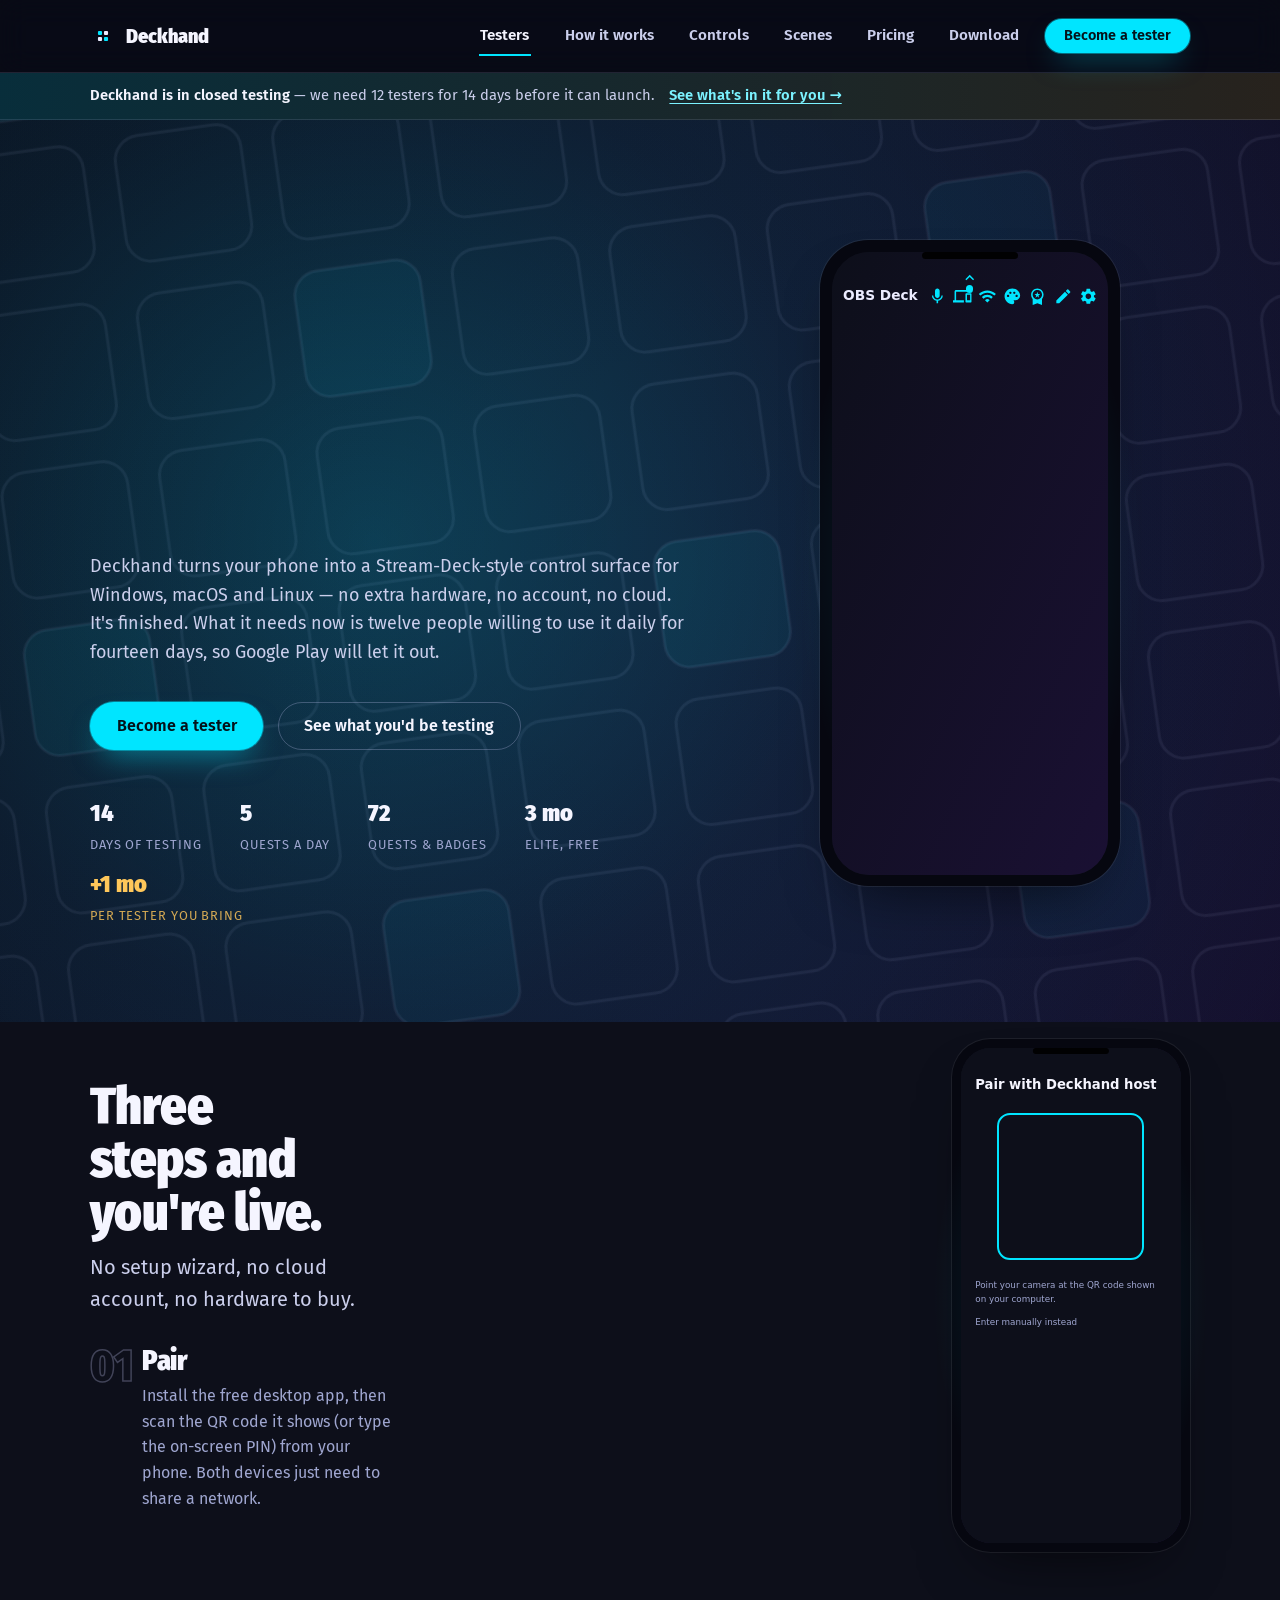
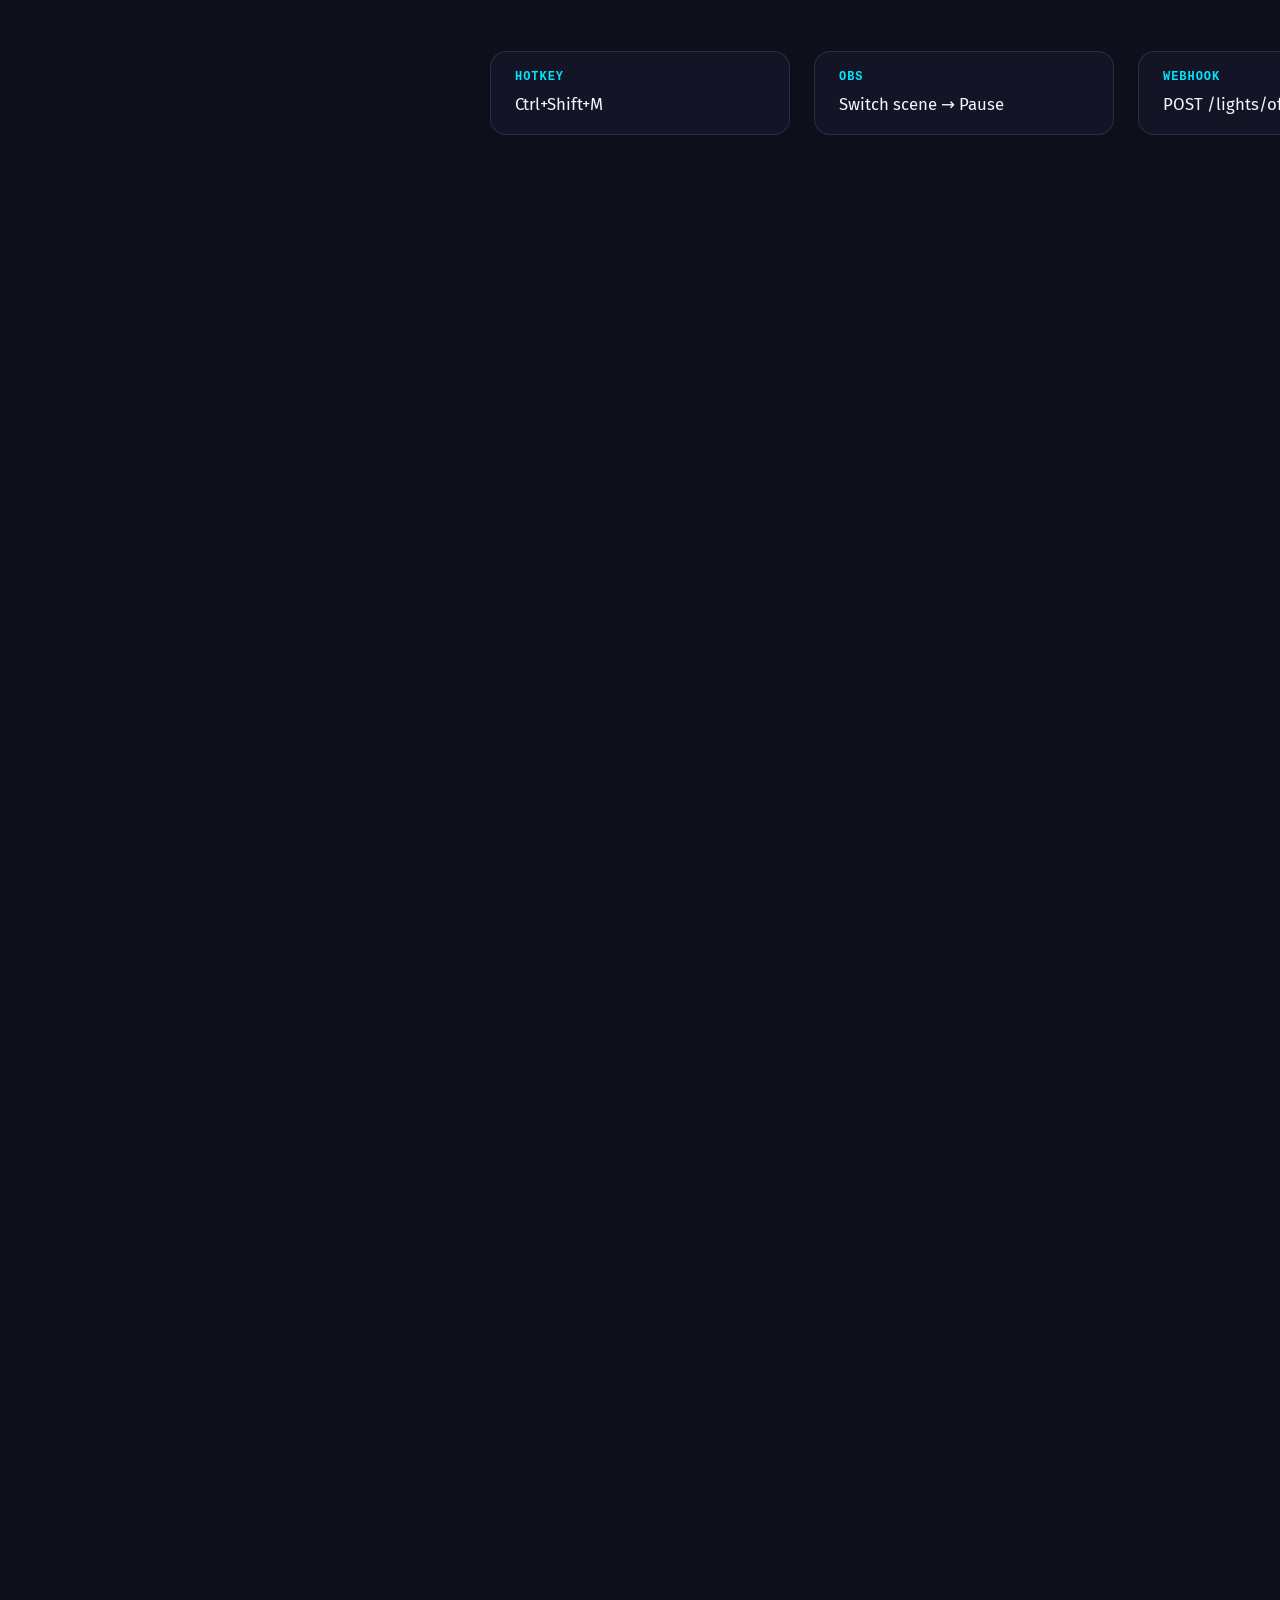
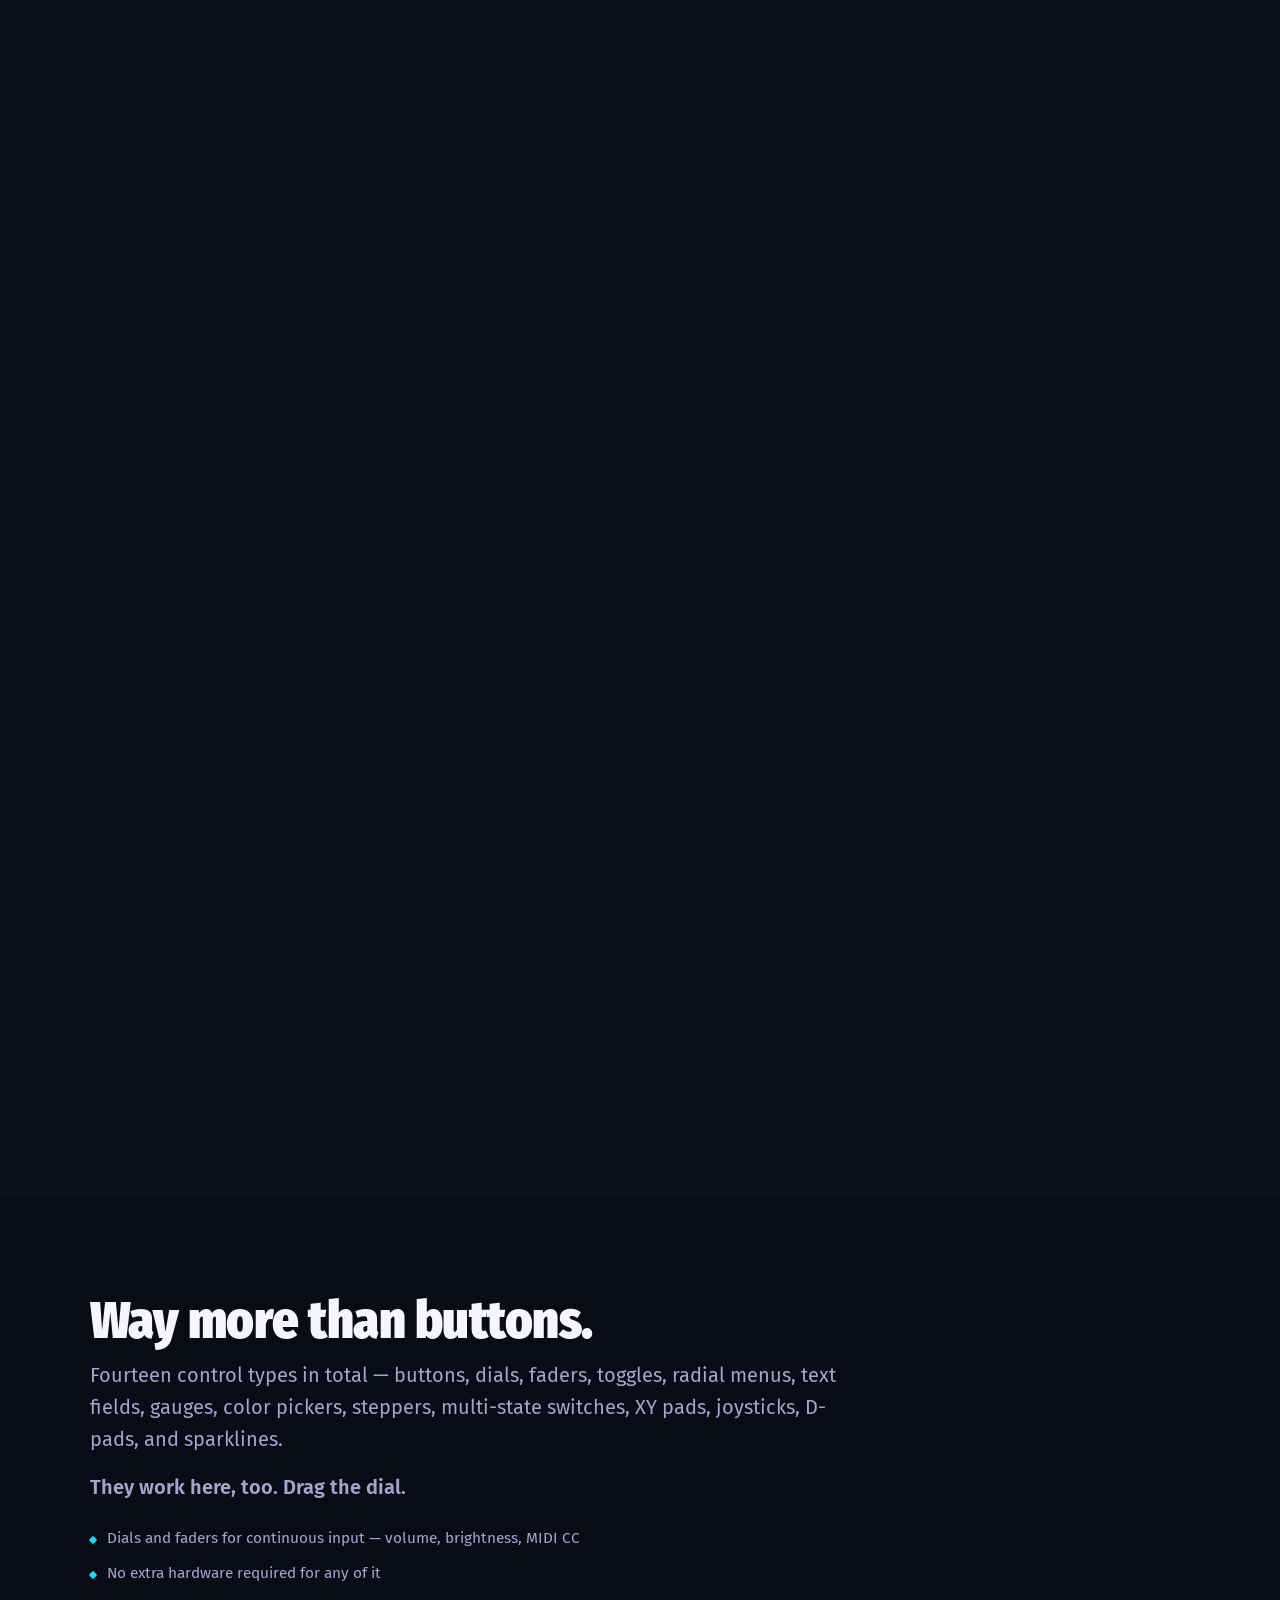
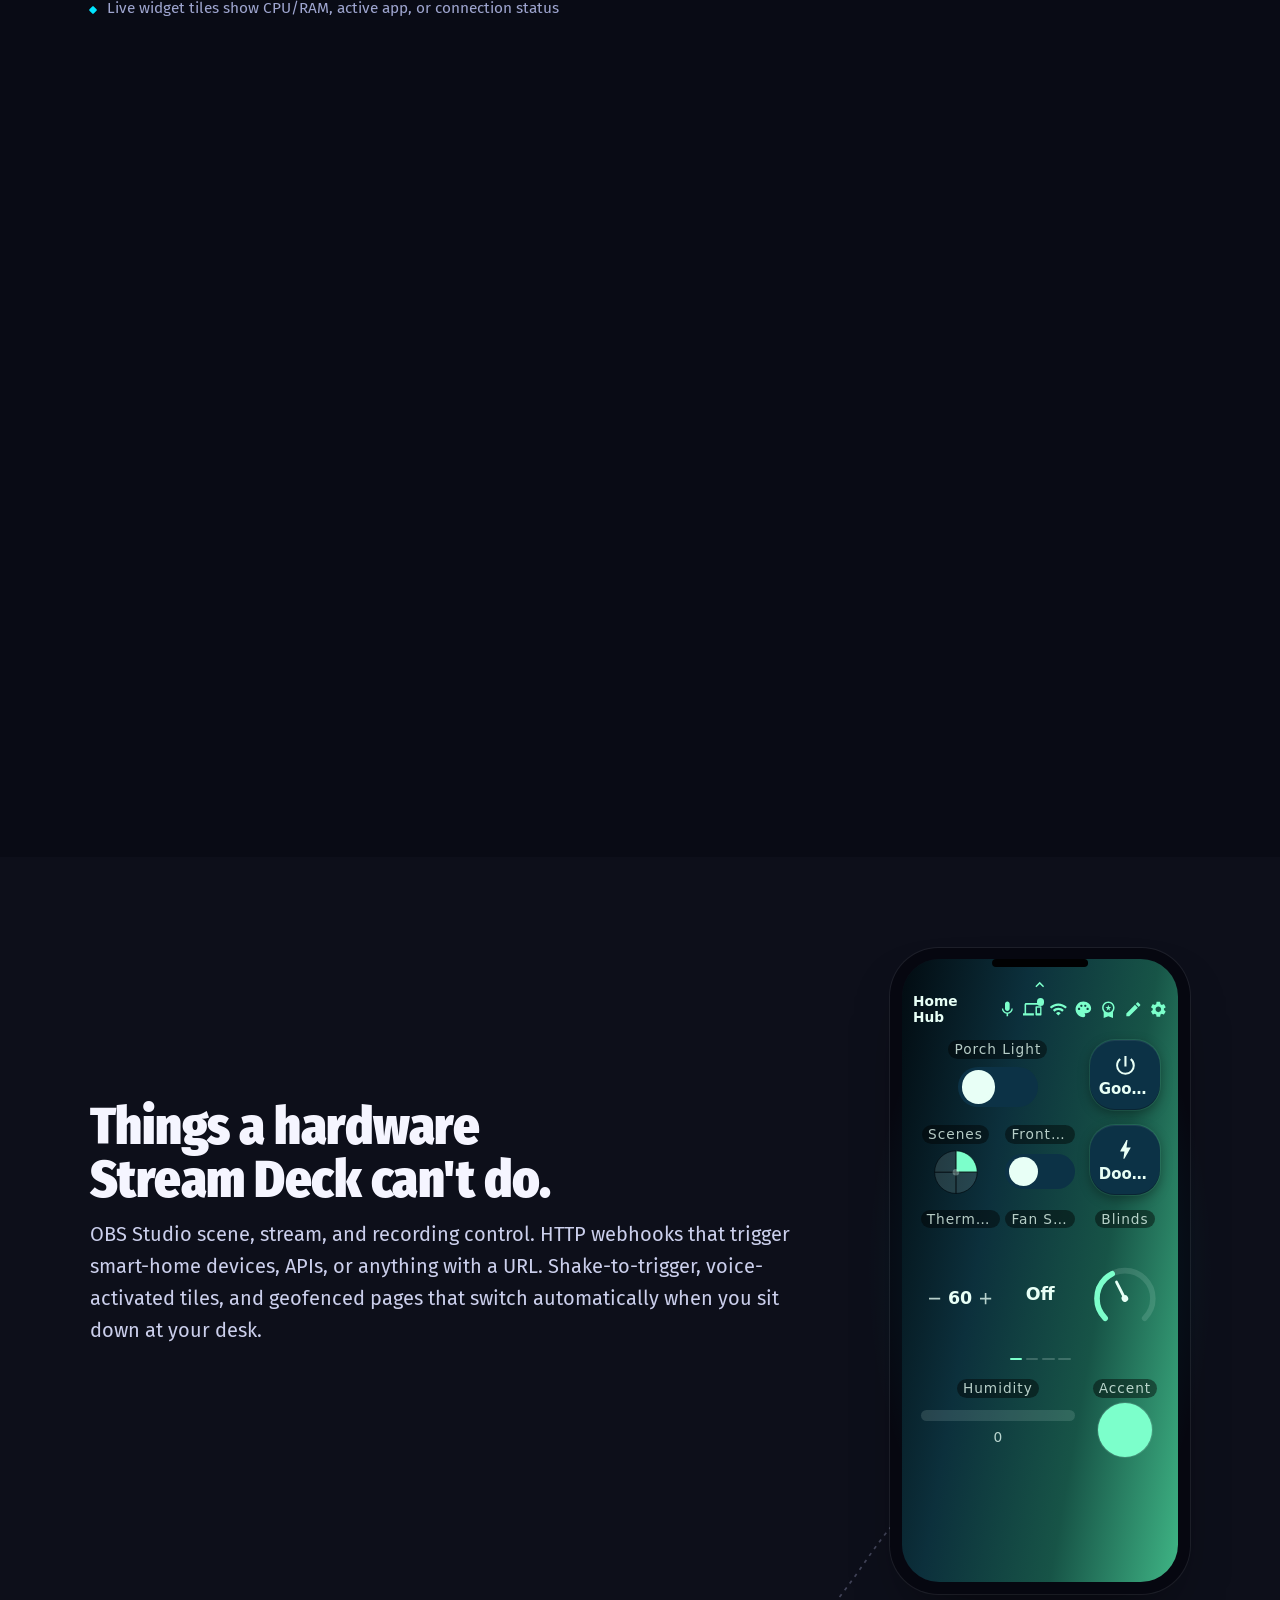
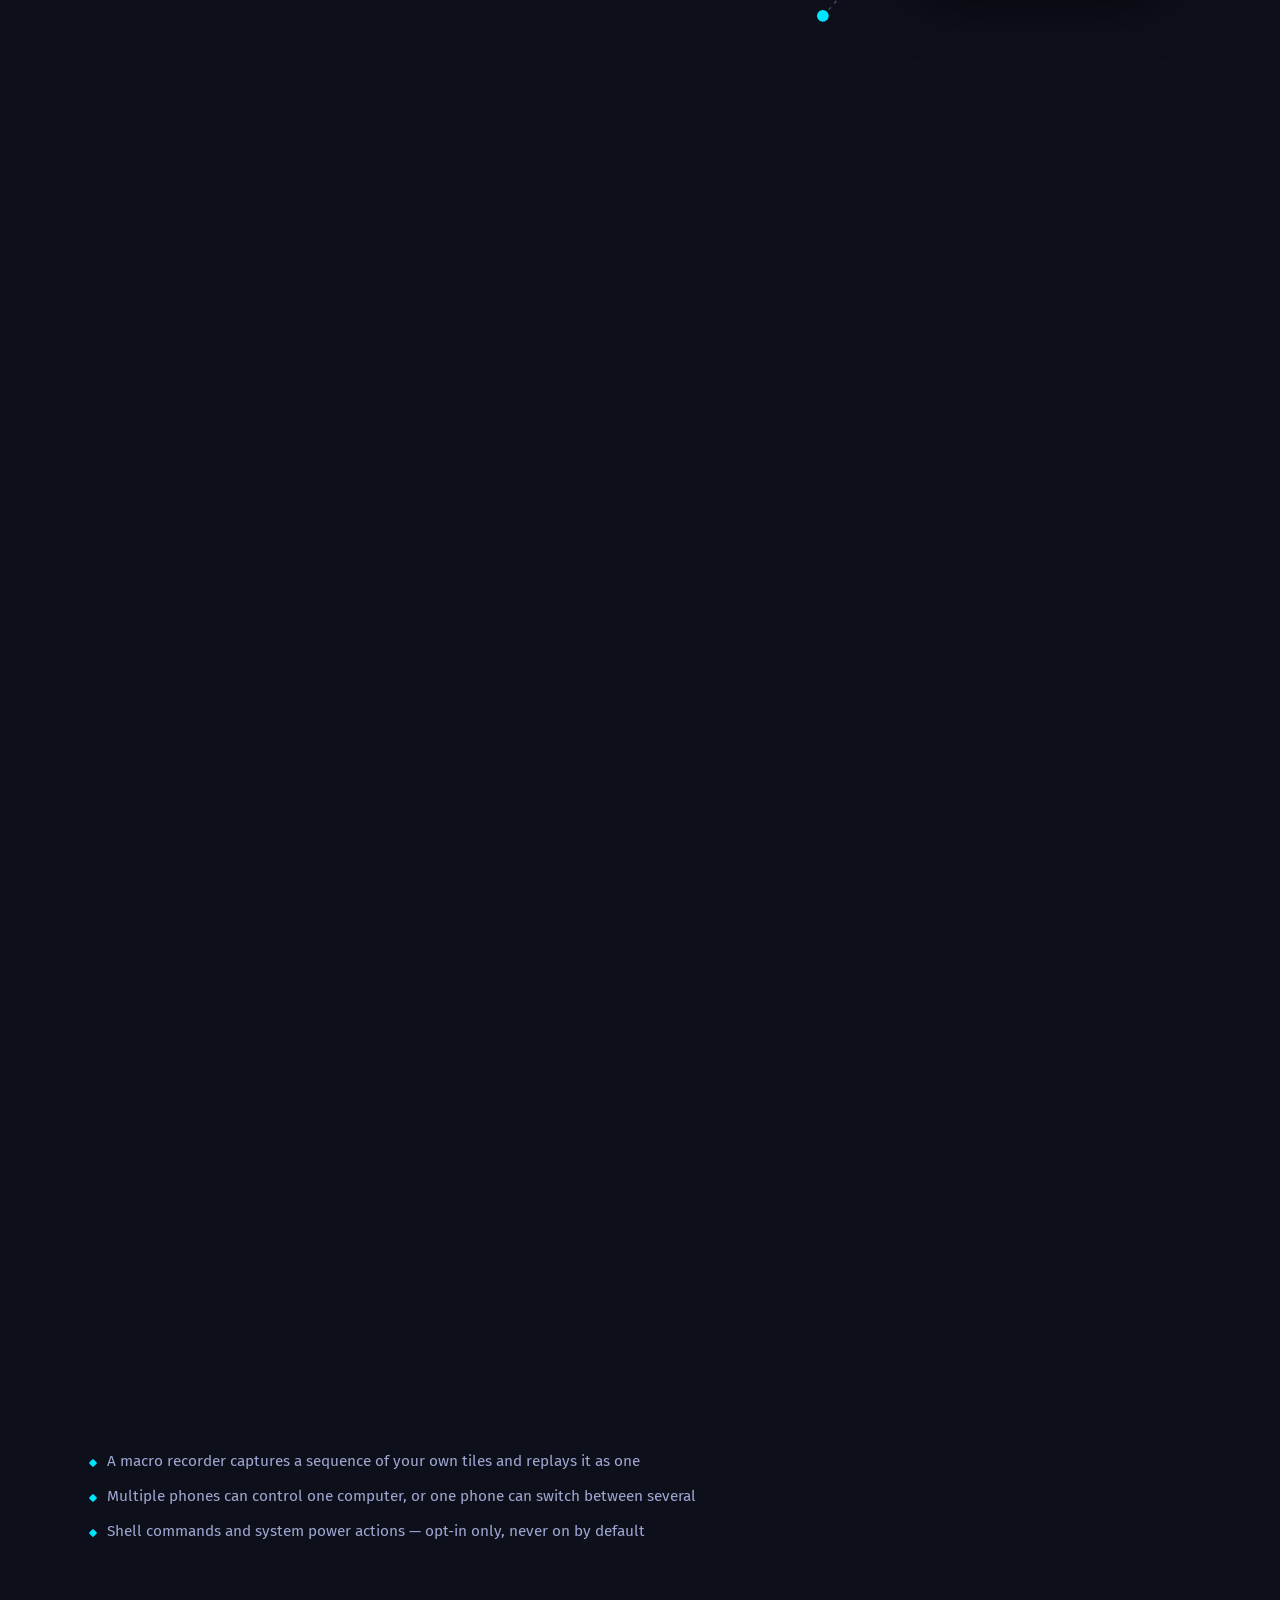
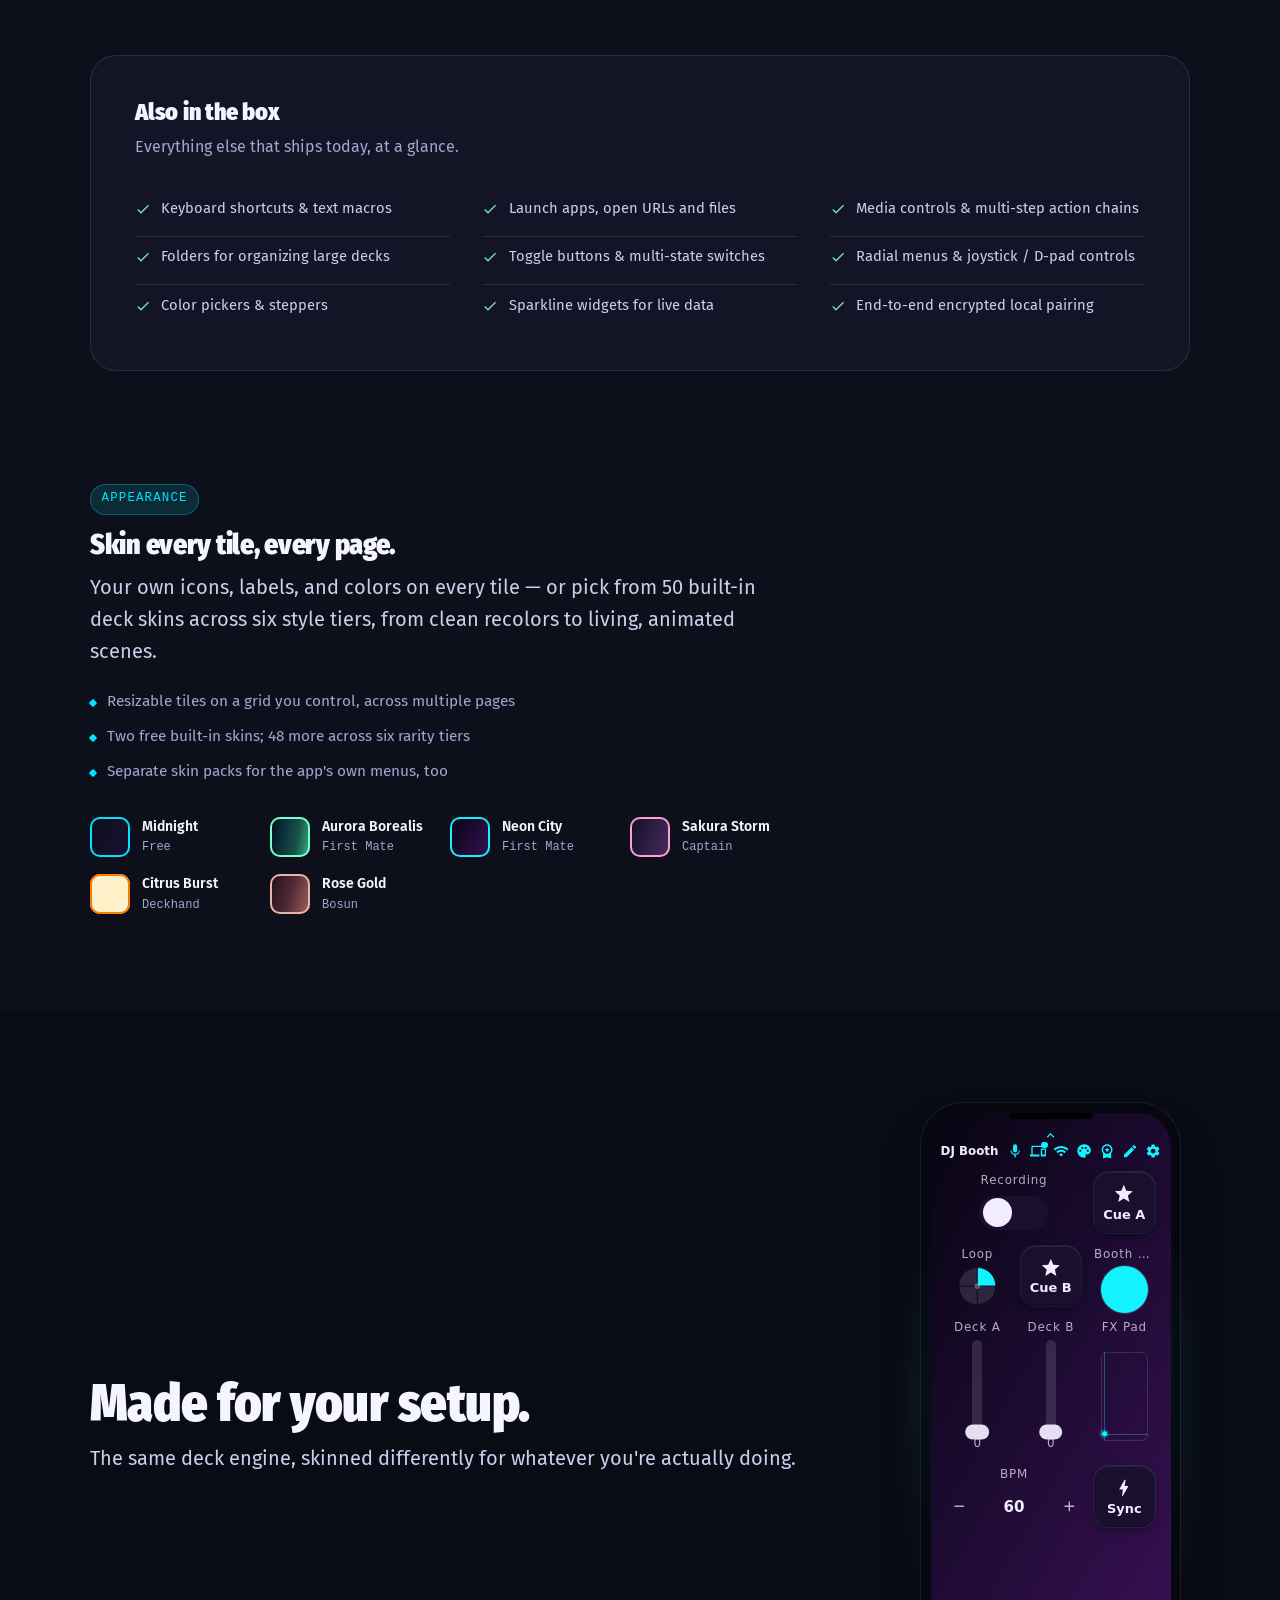
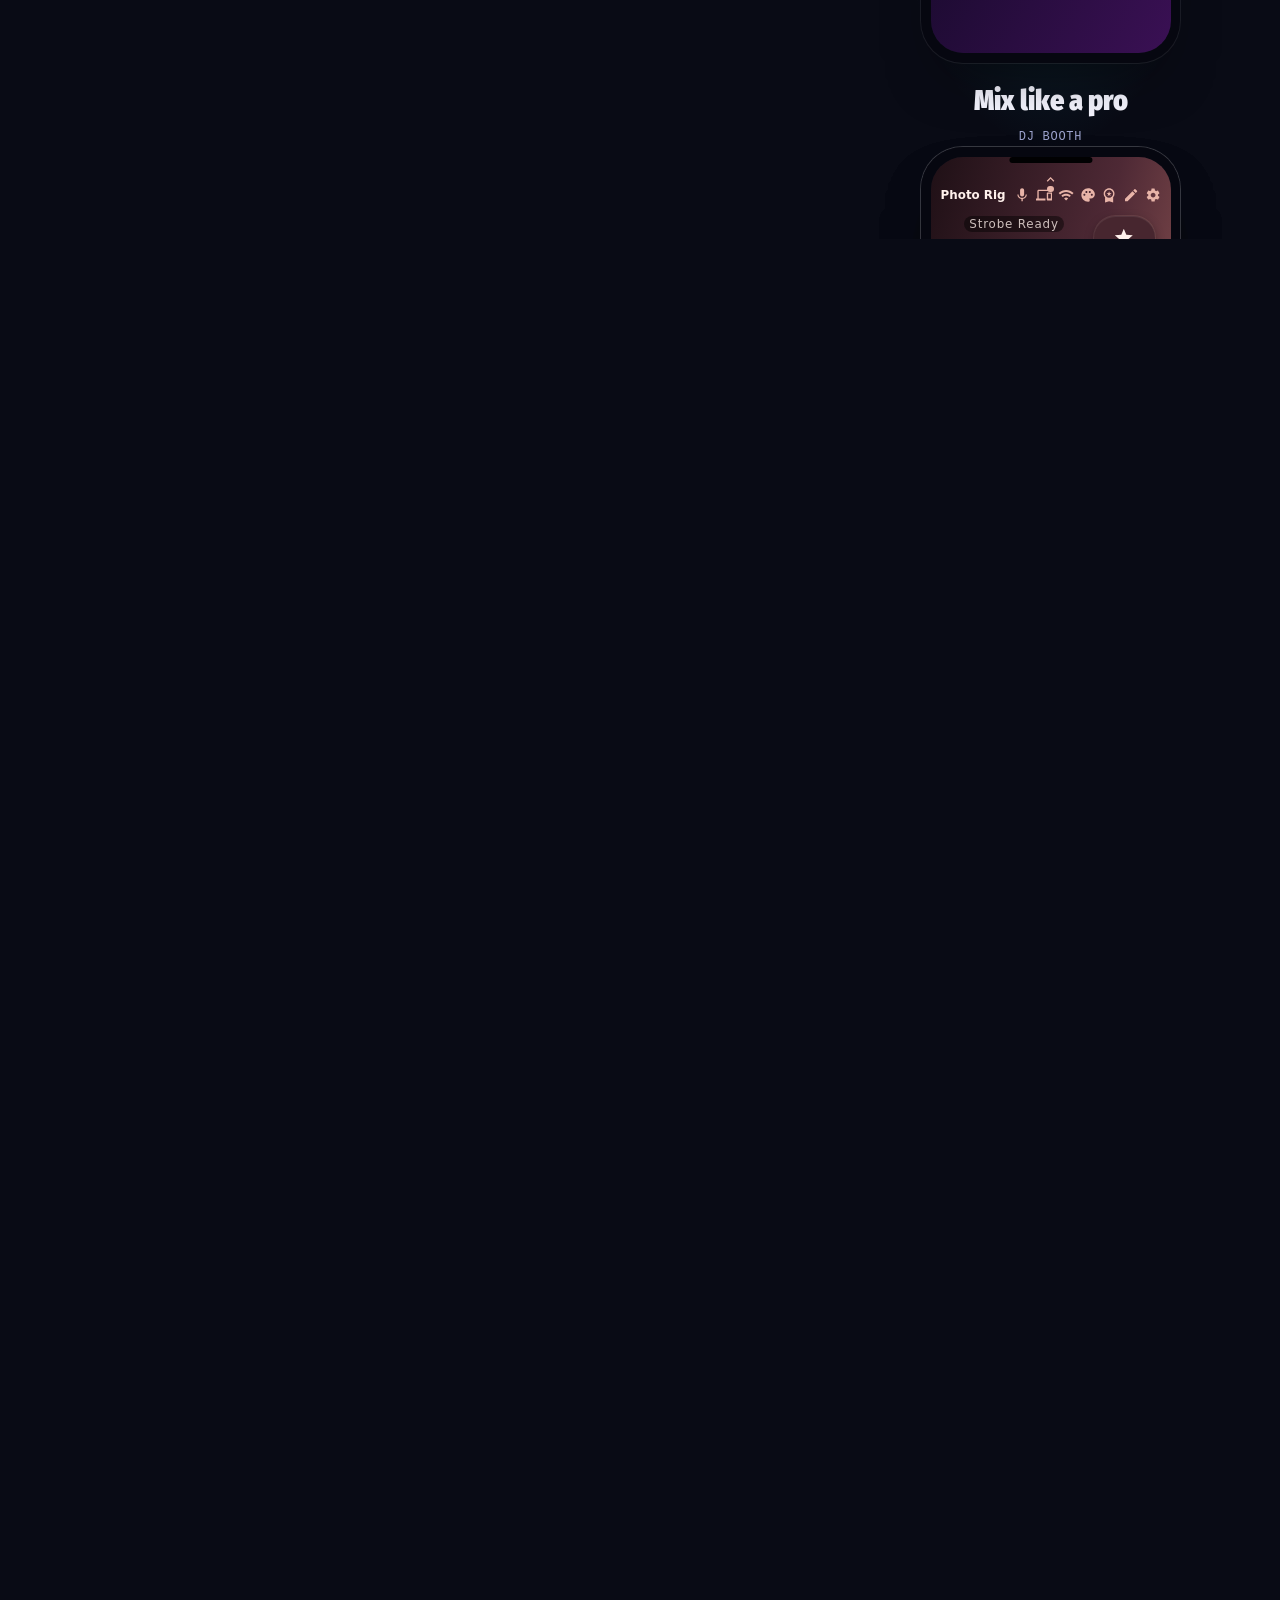
==== commit 2f897e5f: "Draw the pairing beam in the scene's frame, size the Desk window in container units, stop the rebuil" ====
--- a/index.html
+++ b/index.html
@@ -402,27 +402,27 @@
             <li class="is-done">
               <span class="q-mark" aria-hidden="true"></span>
               <span><span class="q-title">Handshake</span><span class="q-desc">Connect to your desktop host.</span></span>
-              <span class="q-pts"><span class="q-pts__now">Done · 10</span><span class="q-pts__done">Done · 10</span></span>
+              <span class="q-pts"><span class="q-pts__now">Done · 10</span><span class="q-pts__done" aria-hidden="true">Done · 10</span></span>
             </li>
             <li class="is-done">
               <span class="q-mark" aria-hidden="true"></span>
               <span><span class="q-title">Warm hands</span><span class="q-desc">Fire 15 actions.</span></span>
-              <span class="q-pts"><span class="q-pts__now">Done · 10</span><span class="q-pts__done">Done · 10</span></span>
+              <span class="q-pts"><span class="q-pts__now">Done · 10</span><span class="q-pts__done" aria-hidden="true">Done · 10</span></span>
             </li>
             <li class="is-done">
               <span class="q-mark" aria-hidden="true"></span>
               <span><span class="q-title">Wheel of fortune</span><span class="q-desc">Pick from a radial menu 3 times.</span></span>
-              <span class="q-pts"><span class="q-pts__now">Done · 25</span><span class="q-pts__done">Done · 25</span></span>
+              <span class="q-pts"><span class="q-pts__now">Done · 25</span><span class="q-pts__done" aria-hidden="true">Done · 25</span></span>
             </li>
             <li class="is-live">
               <span class="q-mark" aria-hidden="true"></span>
               <span><span class="q-title">Hold the line</span><span class="q-desc">Stay connected through a 10-minute session.</span></span>
-              <span class="q-pts"><span class="q-pts__now">5/10 min · 25</span><span class="q-pts__done">Done · 25</span></span>
+              <span class="q-pts"><span class="q-pts__now">5/10 min · 25</span><span class="q-pts__done" aria-hidden="true">Done · 25</span></span>
             </li>
             <li>
               <span class="q-mark" aria-hidden="true"></span>
               <span><span class="q-title">Full range</span><span class="q-desc">Use 5 different kinds of action.</span></span>
-              <span class="q-pts"><span class="q-pts__now">0/5 · 30</span><span class="q-pts__done">Done · 30</span></span>
+              <span class="q-pts"><span class="q-pts__now">0/5 · 30</span><span class="q-pts__done" aria-hidden="true">Done · 30</span></span>
             </li>
           </ul>
         </div>
--- a/assets/css/base.css
+++ b/assets/css/base.css
@@ -43,6 +43,7 @@
 .skip-link:focus { top: 1rem; }
 
 :focus-visible { outline: 2px solid var(--accent); outline-offset: 3px; border-radius: 4px; }
+[tabindex="-1"]:focus { outline: 0; }   /* anchors.js focuses the landed section for sequential focus; it is not a Tab stop */
 
 /* ---------- buttons ---------- */
 .btn {
--- a/assets/css/header.css
+++ b/assets/css/header.css
@@ -59,3 +59,4 @@
 /* scroll progress along the header's bottom edge (status, not decoration; driven by a plain scroll listener) */
 .header-progress { position: absolute; left: 0; bottom: -1px; height: 2px; width: 100%; background: var(--accent); transform-origin: 0 50%; transform: scaleX(0); }
 .site-nav a[aria-current="true"] { color: var(--ink); border-color: var(--accent); }
+@media (max-width: 400px) { .header-cta { display: none; } }   /* brand + CTA + toggle need ~380 px; the hero and the drawer keep the ask */
--- a/assets/css/stage.css
+++ b/assets/css/stage.css
@@ -42,6 +42,6 @@
 }
 
 /* resting layout (no JS, reduced motion, short viewports): normal flow, generous rhythm */
-html:not(.js-motion) .stage__grid { height: auto; padding-block: clamp(3rem, 8vw, 6rem); }
+html:not(.js-motion) .stage__grid { height: auto; padding-block: clamp(3rem, 8vw, 6rem); align-items: start; }   /* the heading leads a tall stack (four phones) rather than floating beside its middle */
 html:not(.js-motion) .phone { --phone-h: min(646px, 70vh); }
 @media (max-width: 900px) { html:not(.js-motion) .stage__grid { grid-template-rows: auto auto; } }
--- a/assets/css/deck.css
+++ b/assets/css/deck.css
@@ -29,7 +29,7 @@
 .deck__tool { position: relative; width: calc(15 * var(--dk-dp)); height: calc(15 * var(--dk-dp)); }
 .deck__tool svg { width: 100%; height: 100%; fill: var(--dk-accent); }
 .deck__tool.has-badge::after { content: ""; position: absolute; right: -10%; top: -10%; width: 40%; height: 40%; border-radius: 50%; background: var(--dk-accent); }
-.deck__wifi svg { opacity: .45; } .deck__wifi.is-on svg { opacity: 1; }
+/* the wifi glyph rests lit (a paired deck); the Pair act tweens the span's opacity from .45 */
 .deck__grid { display: grid; grid-template-columns: repeat(var(--dk-cols), var(--dk-cell)); grid-auto-rows: var(--dk-cell); justify-content: center; }
 /* --lit drives both the accent ring and the glow; classes set it for the resting markup, GSAP writes it inline for the film */
 .tile { position: relative; isolation: isolate; grid-column: var(--c) / span var(--w); grid-row: var(--r) / span var(--h); padding: calc(6 * var(--dk-dp)); display: grid; grid-template-rows: auto 1fr; row-gap: calc(4 * var(--dk-dp)); min-width: 0; min-height: 0; --lit: 0; --ring: calc(0.14 + var(--lit) * 0.71); }
@@ -110,3 +110,6 @@
 .face__ph { color: var(--dk-caption); opacity: calc(1 - var(--typed)); } .face__text { color: var(--dk-text); opacity: var(--typed); }
 /* skin swatches (beyond aside) */
 .swatch { display: block; width: 2.5rem; height: 2.5rem; border-radius: var(--r-sm); background: var(--dk-backdrop); box-shadow: inset 0 0 0 2px var(--dk-accent); }
+/* Captions on the two skins whose gradients cross mid-luminance sit on a dark backplate: near-white text on the
+   Aurora green or Rose Gold copper end measures 2.0:1 / 3.3:1 bare and 5.0:1 / 6.5:1 on the plate (plan A.9 audit). */
+[data-skin="aurora_borealis_pack"] .tile__caption, [data-skin="rose_gold_pack"] .tile__caption { background: rgb(0 0 0 / .45); border-radius: 999px; padding: 0 .45em; width: fit-content; max-width: 100%; margin-inline: auto; }
--- a/assets/css/how.css
+++ b/assets/css/how.css
@@ -10,31 +10,35 @@
 .act h3 { font-size: var(--t-3); } .act p { margin-top: var(--s-2); color: var(--ink-faint); max-width: 32rem; }
 /* scene: window left, phone right */
 .how-scene { display: grid; grid-template-columns: auto auto; align-items: center; gap: clamp(2rem, 8vw, 6rem); position: relative; }   /* wide enough for the beam to read as a connector */
-.desk { width: min(380px, 30vw); aspect-ratio: 420 / 300; transform: scale(.8); transform-origin: right center; position: relative; }   /* the scaled box keeps its layout size; the grid gap absorbs it */
-.desk__inner { position: absolute; inset: 0; border-radius: 14px; background: #101114; border: 1px solid rgba(255,255,255,.08); color: #eceef2; font-family: var(--sans); overflow: clip; display: grid; grid-template-columns: 64px 1fr; grid-template-rows: 32px 1fr; }
-.desk__bar { grid-column: 1 / -1; display: flex; align-items: center; gap: 6px; padding: 0 12px; border-bottom: 1px solid rgba(255,255,255,.08); font-size: .8rem; font-weight: 600; }
-.desk__bar i { width: 10px; height: 10px; border-radius: 50%; background: rgba(236,238,242,.29); } .desk__bar span { margin-left: 8px; }
-.desk__side { background: #16171c; border-right: 1px solid rgba(255,255,255,.08); padding: 14px 12px; display: grid; gap: 10px; align-content: start; }
-.desk__side i { display: block; height: 8px; border-radius: 4px; background: rgba(236,238,242,.16); } .desk__side i.is-on { background: #00e5ff; }
-.desk__body { position: relative; padding: 16px 18px; display: grid; align-content: start; gap: 14px; }
-.win__pair h4 { margin: 0 0 10px; font-family: var(--display); font-weight: 900; font-size: 1.3rem; }
-.win__row { display: flex; gap: 12px; align-items: center; }
-.qr { width: 84px; height: 84px; flex: none; border-radius: 7px; background: #fff; position: relative;
-  background-image: repeating-conic-gradient(#16171c 0 25%, #fff 0 50%); background-size: 10px 10px; background-position: 5px 5px; }
-.qr::before, .qr::after, .qr span { content: ""; position: absolute; width: 22px; height: 22px; border: 5px solid #16171c; background: #fff; box-shadow: inset 0 0 0 3px #fff, inset 0 0 0 8px #16171c; }
-.qr::before { left: 5px; top: 5px; } .qr::after { right: 5px; top: 5px; } .qr span { left: 5px; bottom: 5px; }
-.pin-code { font-family: var(--mono); font-size: 1.35rem; font-weight: 700; letter-spacing: .3em; white-space: nowrap; font-variant-numeric: tabular-nums; }
-.win__dim { color: rgba(236,238,242,.58); font-size: .78rem; }
-.win__paired { display: flex; gap: 10px; align-items: center; font-size: .85rem; }
-.win__paired .dot { width: 10px; height: 10px; border-radius: 50%; background: var(--good); flex: none; }
-.win__log { margin: 0; padding: 0; list-style: none; font-family: var(--mono); font-size: .78rem; display: grid; gap: 4px; opacity: 0; }
+.desk { width: min(380px, 30vw); aspect-ratio: 420 / 300; transform: scale(.8); transform-origin: right center; position: relative; container-type: inline-size; }   /* the scaled box keeps its layout size; the grid gap absorbs it */
+/* The window's interior is measured in cqw (1cqw = 1% of the window's width, 4.2 px at 420), so it scales with the box
+   at every viewport instead of clipping; the pair card and the log share one grid cell and crossfade (Press act). */
+.desk__inner { position: absolute; inset: 0; border-radius: 3.3cqw; background: #101114; border: 1px solid rgba(255,255,255,.08); color: #eceef2; font-family: var(--sans); overflow: clip; display: grid; grid-template-columns: 15.2cqw 1fr; grid-template-rows: 7.6cqw 1fr; }
+.desk__bar { grid-column: 1 / -1; display: flex; align-items: center; gap: 1.4cqw; padding: 0 2.9cqw; border-bottom: 1px solid rgba(255,255,255,.08); font-size: 3cqw; font-weight: 600; }
+.desk__bar i { width: 2.4cqw; height: 2.4cqw; border-radius: 50%; background: rgba(236,238,242,.29); } .desk__bar span { margin-left: 1.9cqw; }
+.desk__side { background: #16171c; border-right: 1px solid rgba(255,255,255,.08); padding: 3.3cqw 2.9cqw; display: grid; gap: 2.4cqw; align-content: start; }
+.desk__side i { display: block; height: 1.9cqw; border-radius: 1cqw; background: rgba(236,238,242,.16); } .desk__side i.is-on { background: #00e5ff; }
+.desk__body { position: relative; padding: 3.8cqw 4.3cqw; display: grid; grid-template-rows: 1fr auto; align-content: start; gap: 3.3cqw; }
+.win__pair, .win__log { grid-area: 1 / 1; }
+.win__paired { grid-area: 2 / 1; }
+.win__pair h4 { margin: 0 0 2.4cqw; font-family: var(--display); font-weight: 900; font-size: 5cqw; line-height: 1.05; }
+.win__row { display: flex; gap: 2.9cqw; align-items: center; }
+.qr { width: 20cqw; height: 20cqw; flex: none; border-radius: 1.7cqw; background: #fff; position: relative;
+  background-image: repeating-conic-gradient(#16171c 0 25%, #fff 0 50%); background-size: 2.4cqw 2.4cqw; background-position: 1.2cqw 1.2cqw; }
+.qr::before, .qr::after, .qr span { content: ""; position: absolute; width: 5.2cqw; height: 5.2cqw; border: 1.2cqw solid #16171c; background: #fff; box-shadow: inset 0 0 0 .7cqw #fff, inset 0 0 0 1.9cqw #16171c; }
+.qr::before { left: 1.2cqw; top: 1.2cqw; } .qr::after { right: 1.2cqw; top: 1.2cqw; } .qr span { left: 1.2cqw; bottom: 1.2cqw; }
+.pin-code { font-family: var(--mono); font-size: 5.1cqw; font-weight: 700; letter-spacing: .3em; white-space: nowrap; font-variant-numeric: tabular-nums; line-height: 1.2; }
+.win__dim { color: rgba(236,238,242,.58); font-size: 2.95cqw; line-height: 1.4; }
+.win__paired { display: flex; gap: 2.4cqw; align-items: center; font-size: 3.2cqw; line-height: 1.35; }
+.win__paired .dot { width: 2.4cqw; height: 2.4cqw; border-radius: 50%; background: var(--good); flex: none; }
+.win__log { margin: 0; padding: 0; list-style: none; font-family: var(--mono); font-size: 2.95cqw; line-height: 1.3; display: grid; gap: .7cqw; align-content: start; opacity: 0; }
 html:not(.js-motion) .win__log { display: none; }
-.win__log li { padding: 3px 0; border-top: 1px solid rgba(255,255,255,.08); }
+.win__log li { padding: .9cqw 0; border-top: 1px solid rgba(255,255,255,.08); }
 /* beam (B §7) */
 .beam { position: absolute; inset: 0; width: 100%; height: 100%; overflow: visible; pointer-events: none; z-index: 1; }
 html:not(.js-motion) .beam { display: none; }
 /* phone overlays */
-.pairing, .sheet { position: absolute; inset: 0; z-index: 3; padding: 14cqw 8cqw; display: grid; align-content: start; gap: 4cqw; background: var(--bg-1); color: var(--ink); font-family: system-ui, sans-serif; }
+.pairing, .sheet { position: absolute; inset: 0; z-index: 3; padding: 12cqw 6.5cqw; display: grid; align-content: start; gap: 4cqw; background: var(--bg-1); color: var(--ink); font-family: system-ui, sans-serif; }
 .pairing { opacity: 0; } html:not(.js-motion) .pairing { display: none; }
 .pairing h4 { margin: 0; font-size: 6cqw; font-weight: 600; } .pairing p { font-size: 4cqw; color: var(--ink-faint); }
 .pairing__frame { aspect-ratio: 1; border: 2px solid var(--accent); border-radius: 6cqw; margin: 4cqw 10cqw; }
@@ -60,7 +64,7 @@
 .skinchip { position: absolute; right: 0; top: -2.4rem; opacity: 0; font-family: var(--mono); font-size: .75rem; letter-spacing: .06em; color: #FF9FCB; border: 1px solid rgba(255,159,203,.4); border-radius: 999px; padding: .25rem .7rem; }
 /* action strip (B §8) */
 .strip { position: absolute; left: 0; right: 0; bottom: 4%; height: 30%; overflow: clip; }
-.strip__track { --card-w: min(300px, 62vw); --card-gap: 1.5rem; display: flex; gap: var(--card-gap); width: max-content; height: 100%; align-items: center; padding-inline: calc(50vw - var(--card-w) / 2); }
+.strip__track { --card-w: min(300px, 62vw); --card-gap: 1.5rem; display: flex; gap: var(--card-gap); width: max-content; height: 100%; align-items: center; padding-inline: calc(50% - var(--card-w) / 2); }
 .card { flex: none; width: var(--card-w); padding: var(--s-4) var(--s-5); border-radius: var(--r-md); background: var(--surface-solid); border: 1px solid var(--line); display: grid; gap: .25rem; }
 .card b { font-family: var(--mono); font-size: var(--t-label); letter-spacing: .08em; text-transform: uppercase; color: var(--accent); font-weight: 600; }
 .card span { font-size: 1.05rem; color: var(--ink); }
@@ -69,12 +73,20 @@
 html:not(.js-motion) .card { scroll-snap-align: center; }
 /* narrow */
 @media (max-width: 900px) {
-  html.js-motion .chapter--how .stage__grid { height: 100%; grid-template-rows: 40svh minmax(0, 1fr); }
+  html.js-motion .chapter--how .stage__grid { height: 100%; grid-template-rows: 36svh minmax(0, 1fr); row-gap: var(--s-2); }
   .how-scene { grid-template-columns: 1fr; justify-items: center; }
   .desk { position: absolute; left: 0; bottom: 6%; width: 300px; max-width: 60vw; transform: scale(.55); transform-origin: left bottom; z-index: 2; }
-  .chapter--how .phone { --phone-h: min(420px, 38svh); }
-  html.js-motion .acts { padding-bottom: 28%; }
-  .strip { height: 24%; bottom: 2%; }
+  .chapter--how .phone { --phone-h: min(420px, 34svh); }
+  /* the pinned copy region is short on a phone: the sub line steps aside for the film, type steps down, the strip takes the bottom fifth */
+  /* the sub line leaves the pinned phone layout visually but stays in the accessibility tree (it is part of the chapter's copy) */
+  html.js-motion .chapter--how .stage__copy > .lede { position: absolute; width: 1px; height: 1px; overflow: hidden; clip-path: inset(50%); white-space: nowrap; }
+  html.js-motion .chapter--how h2 { font-size: var(--t-3); }
+  html.js-motion .acts { margin-top: var(--s-4); padding-bottom: 22%; }
+  html.js-motion .act { padding-left: 2.5rem; }
+  html.js-motion .act__num { font-size: 2rem; }
+  html.js-motion .act h3 { font-size: 1.2rem; }
+  html.js-motion .act p { font-size: var(--t-small); line-height: 1.45; margin-top: var(--s-1); }
+  .strip { height: 20%; bottom: 2%; }
 }
 
 /* Design act: the Sakura Storm backdrop crossfades over the Midnight one */
--- a/assets/css/controls.css
+++ b/assets/css/controls.css
@@ -1,2 +1,3 @@
 .chapter--controls .chapter__head { max-width: 48rem; }
 .widget--gauge .face__readout { display: none; }   /* the figure's own readout replaces it */
+.widget--fader .face__readout { display: none; }   /* the figure's own readout replaces it, like the gauge */
--- a/assets/css/scenes.css
+++ b/assets/css/scenes.css
@@ -1,3 +1,4 @@
+@property --scene-hue { syntax: '<number>'; inherits: true; initial-value: 187; }   /* registered: it is scrubbed (B §4) */
 .chapter--scenes { --scene-hue: 187; }
 .scenes-stack { position: relative; display: grid; }
 .scenes-stack::before { content: ""; position: absolute; inset: -20% -30%; z-index: 0; pointer-events: none; background: radial-gradient(closest-side, hsl(var(--scene-hue) 70% 50% / .22), transparent 72%); }
--- a/assets/css/pricing.css
+++ b/assets/css/pricing.css
@@ -17,3 +17,4 @@
 .price-note { margin-top: 1.5rem; color: var(--ink-faint); font-size: 0.92rem; }
 .price-note-lead { color: var(--gold); font-weight: 700; }
 .price-lede .pill-launch { color: var(--gold); border-color: rgba(255,199,90,0.35); background: rgba(255,199,90,0.09); }
+.price-table td.is-col, .price-table th.is-col { background: rgba(0,229,255,0.07); } .price-table thead th.is-col { background: rgba(0,229,255,0.12); }
--- a/assets/css/download.css
+++ b/assets/css/download.css
@@ -50,3 +50,4 @@
   color: var(--ink-soft); background: rgba(255,199,90,0.08);
   border-left: 3px solid var(--gold); border-radius: 0 var(--r-sm) var(--r-sm) 0; }
 .install-body .heads-up strong { color: var(--gold); }
+.install-os > summary:focus-visible { outline-offset: -3px; }   /* .install-os clips its overflow, so the ring sits inside */
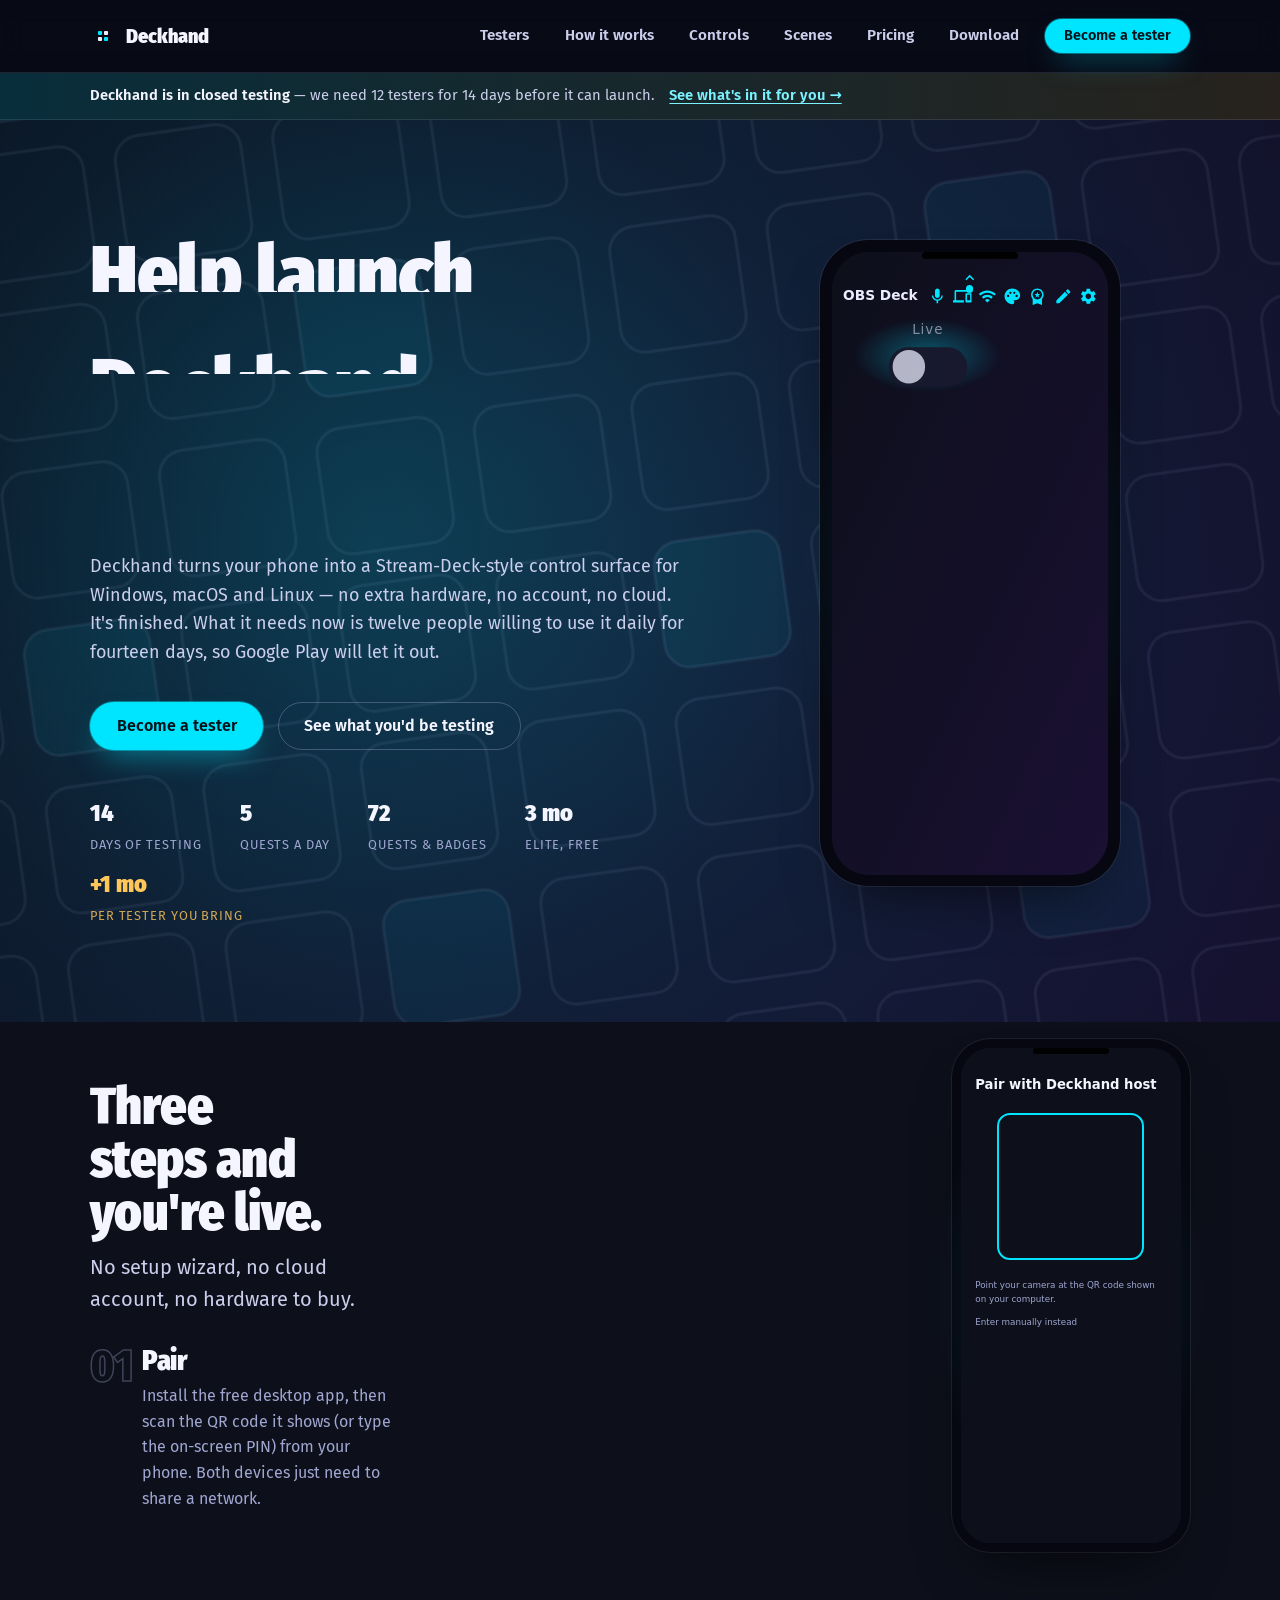
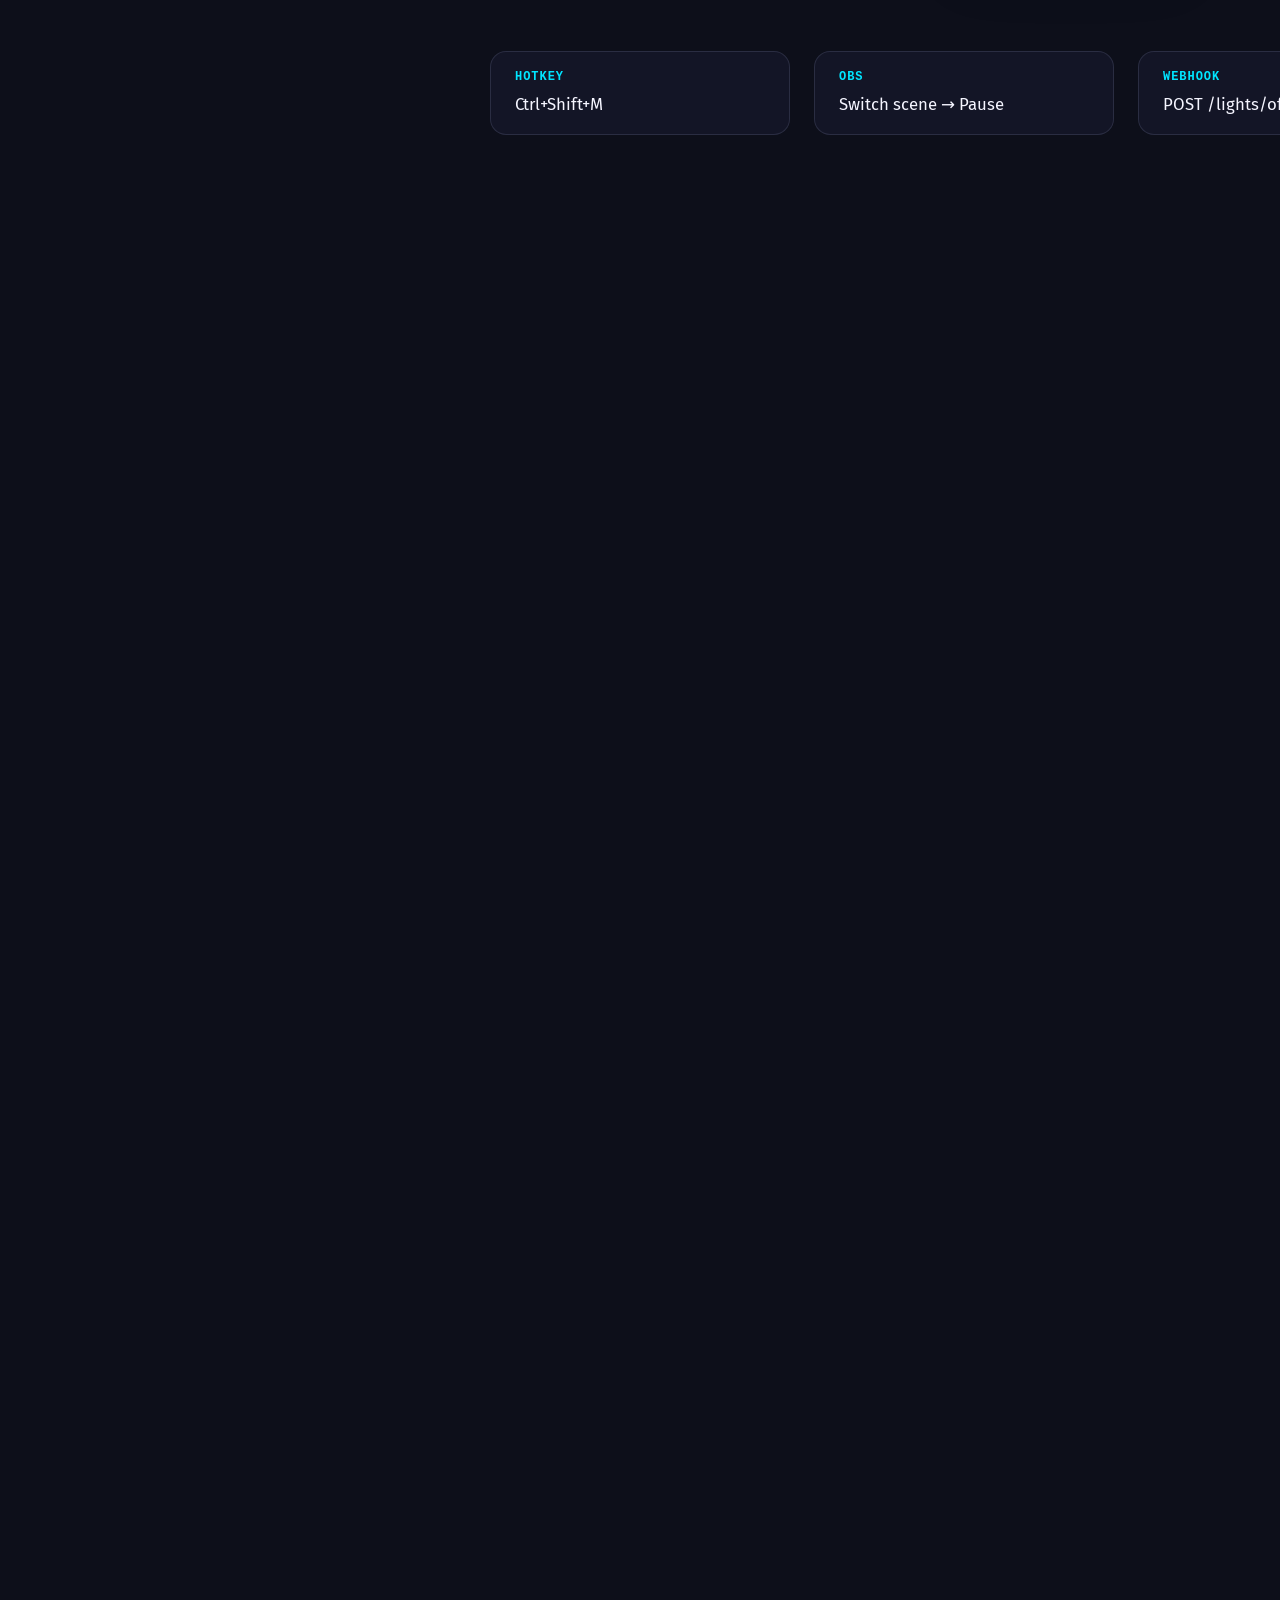
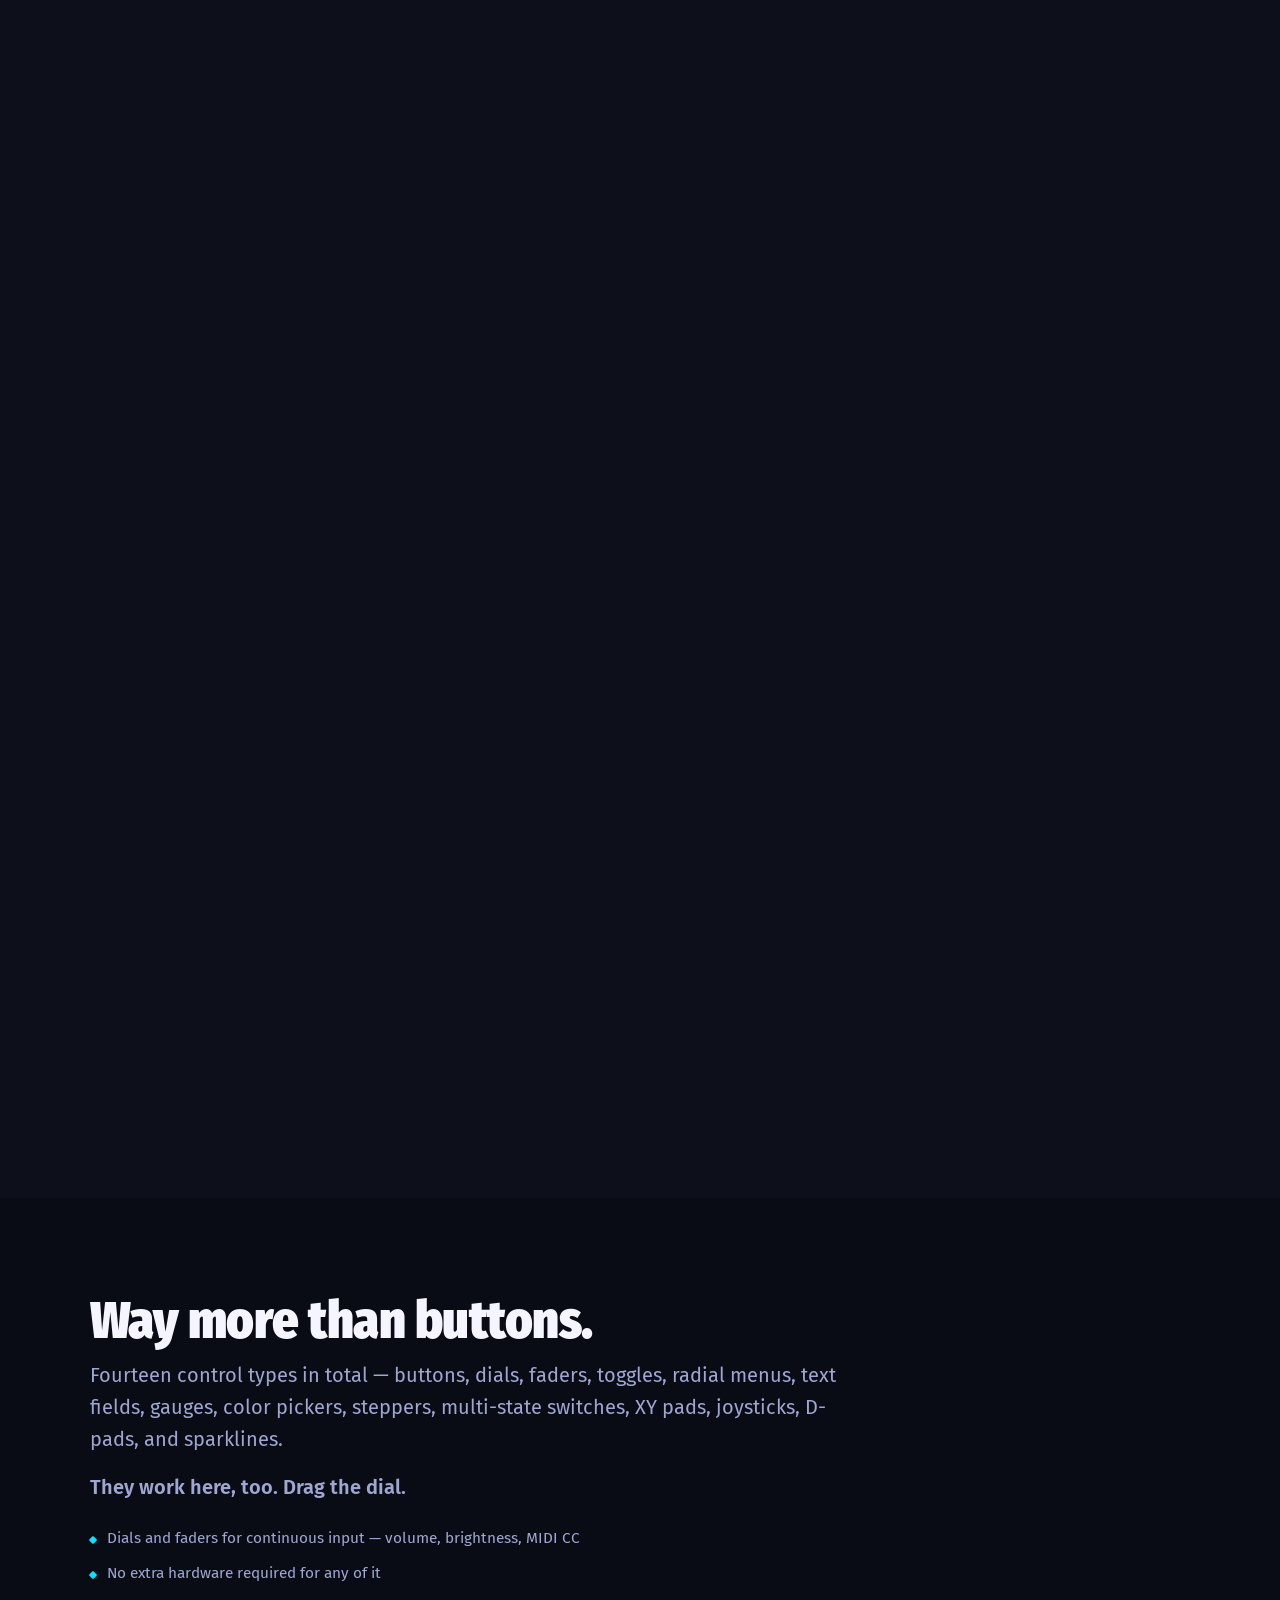
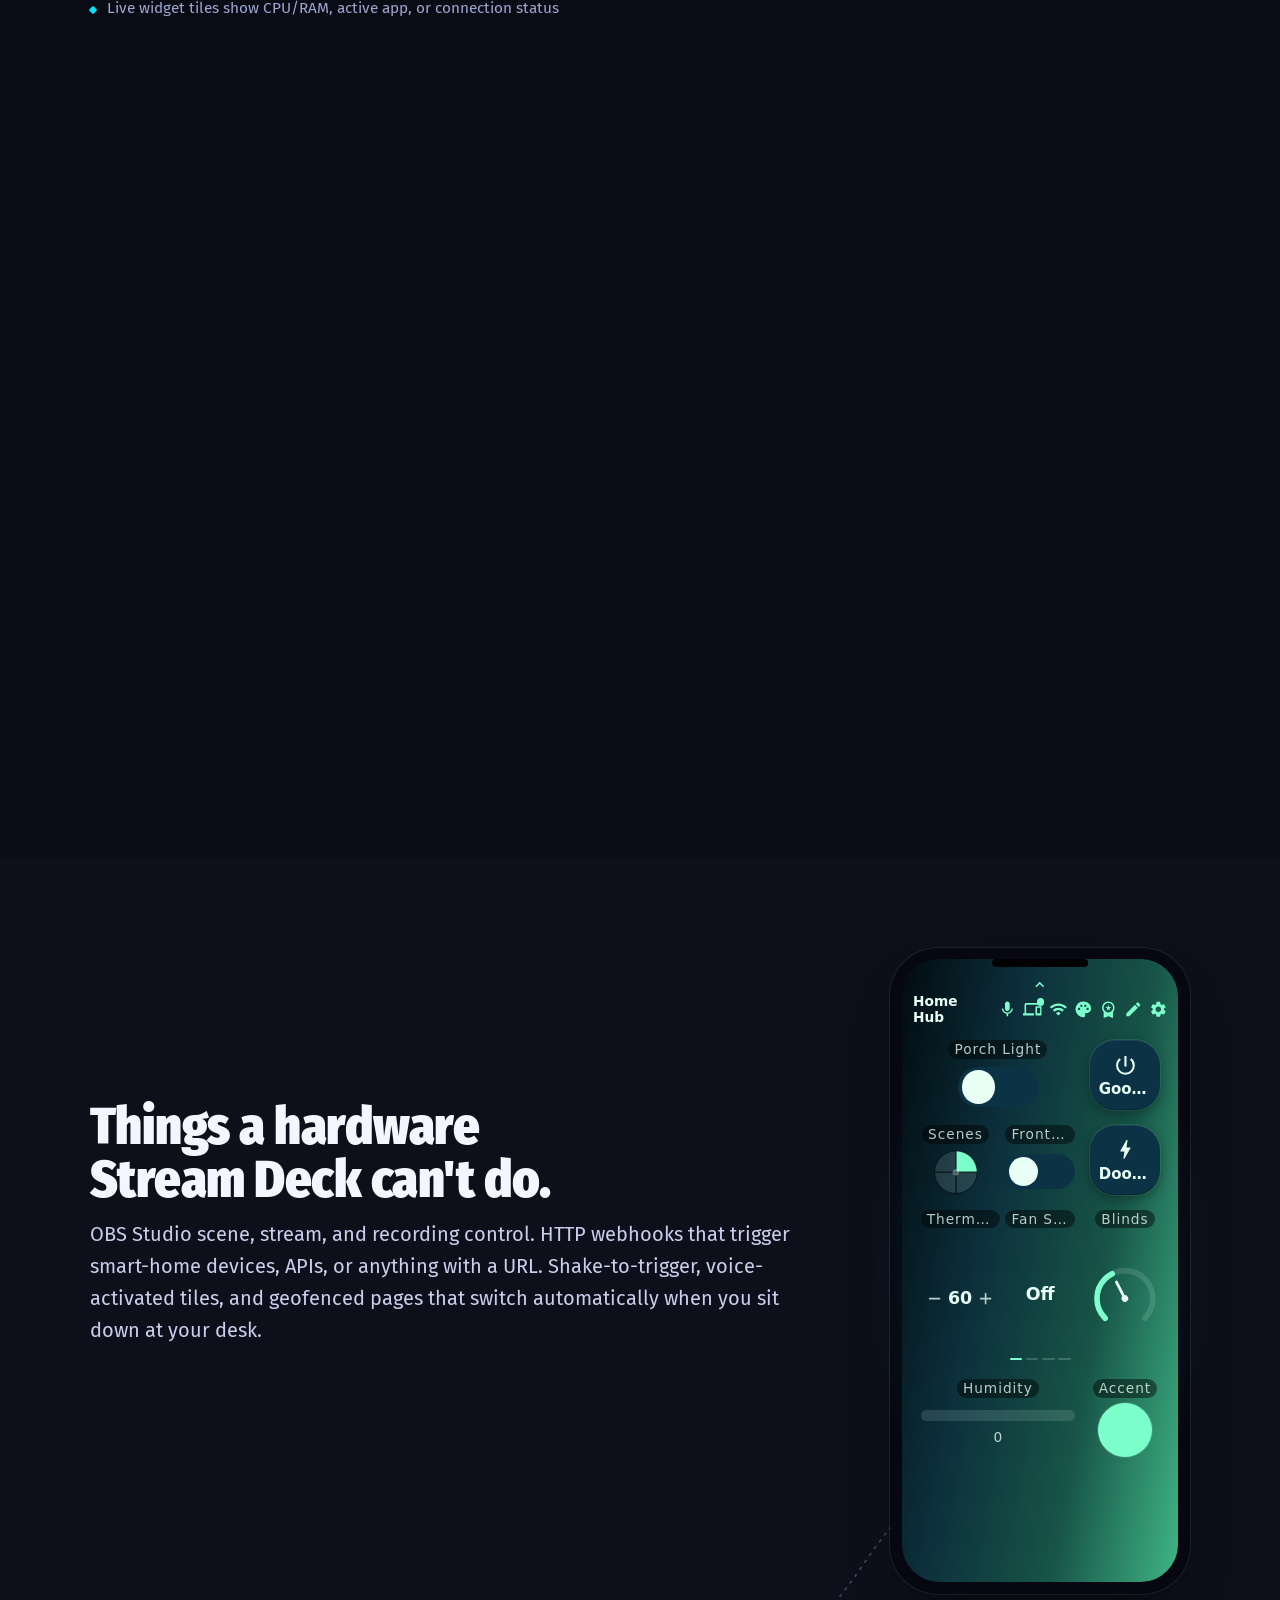
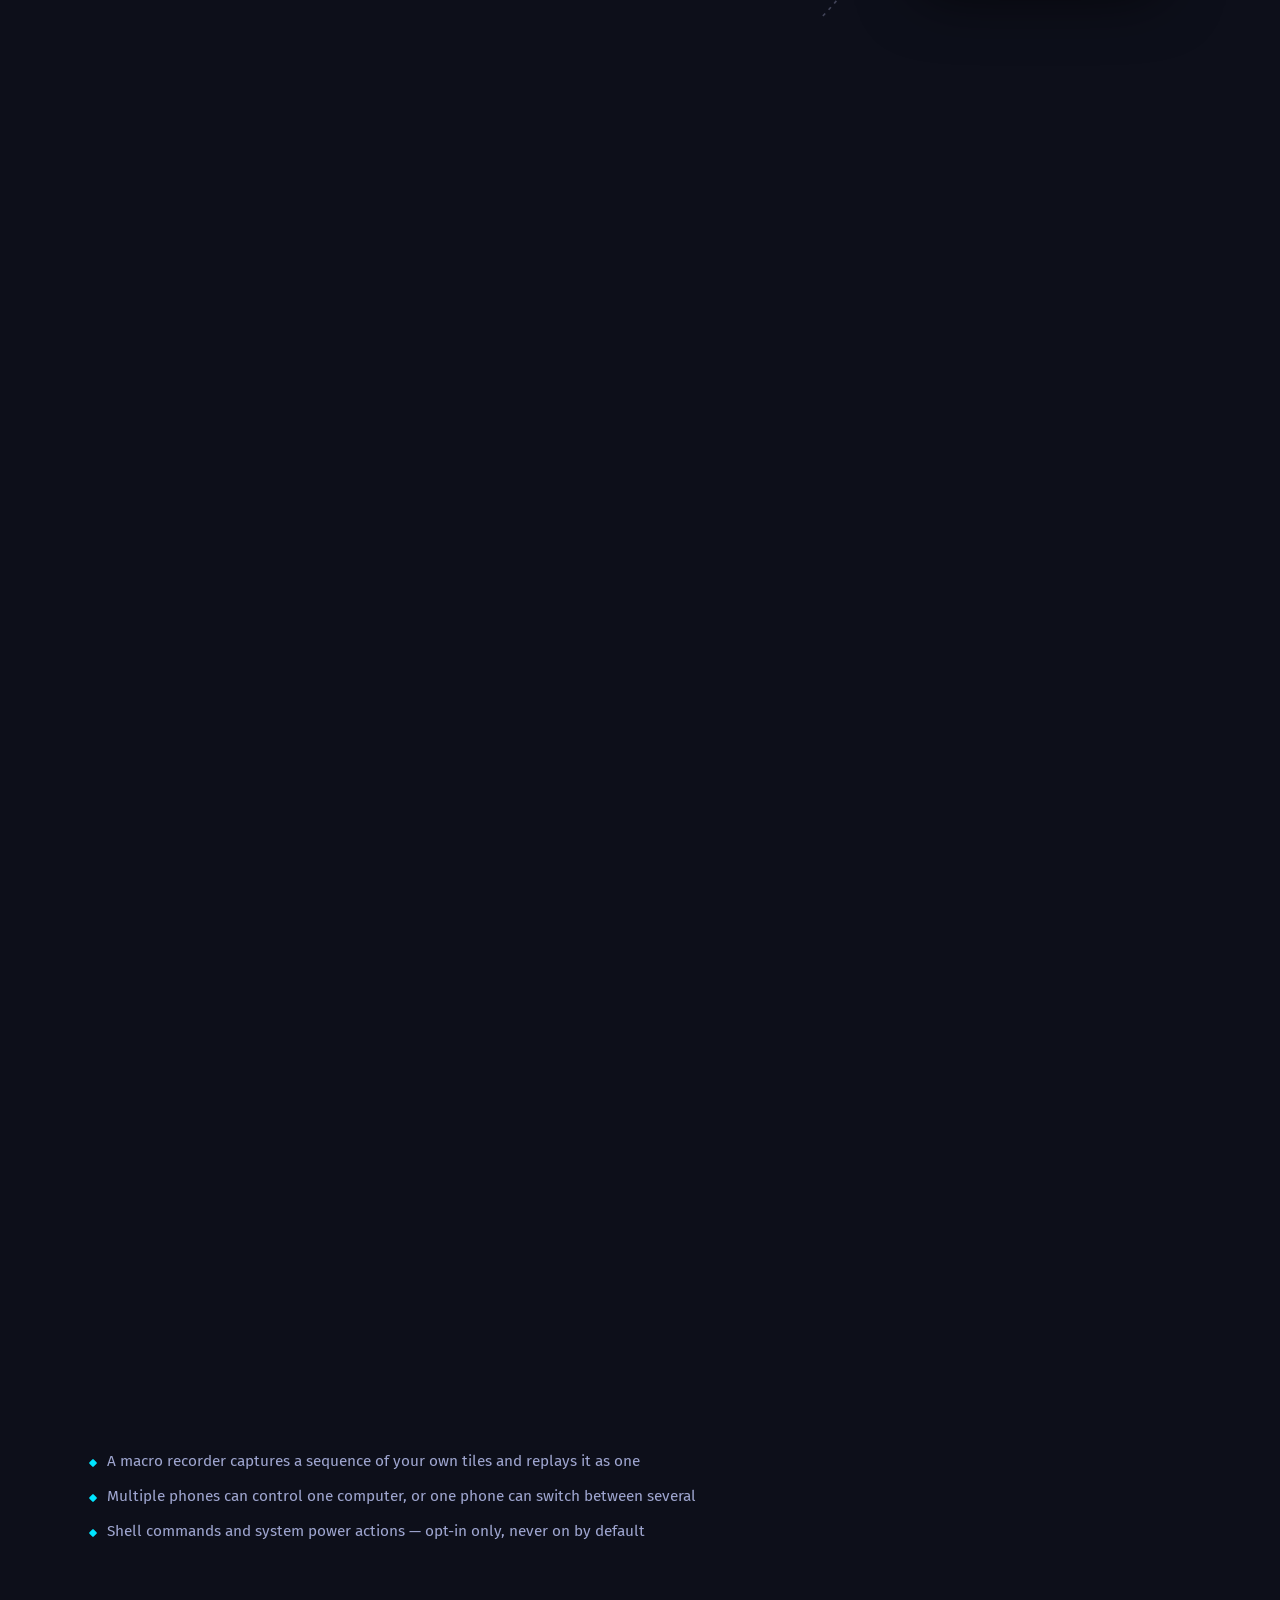
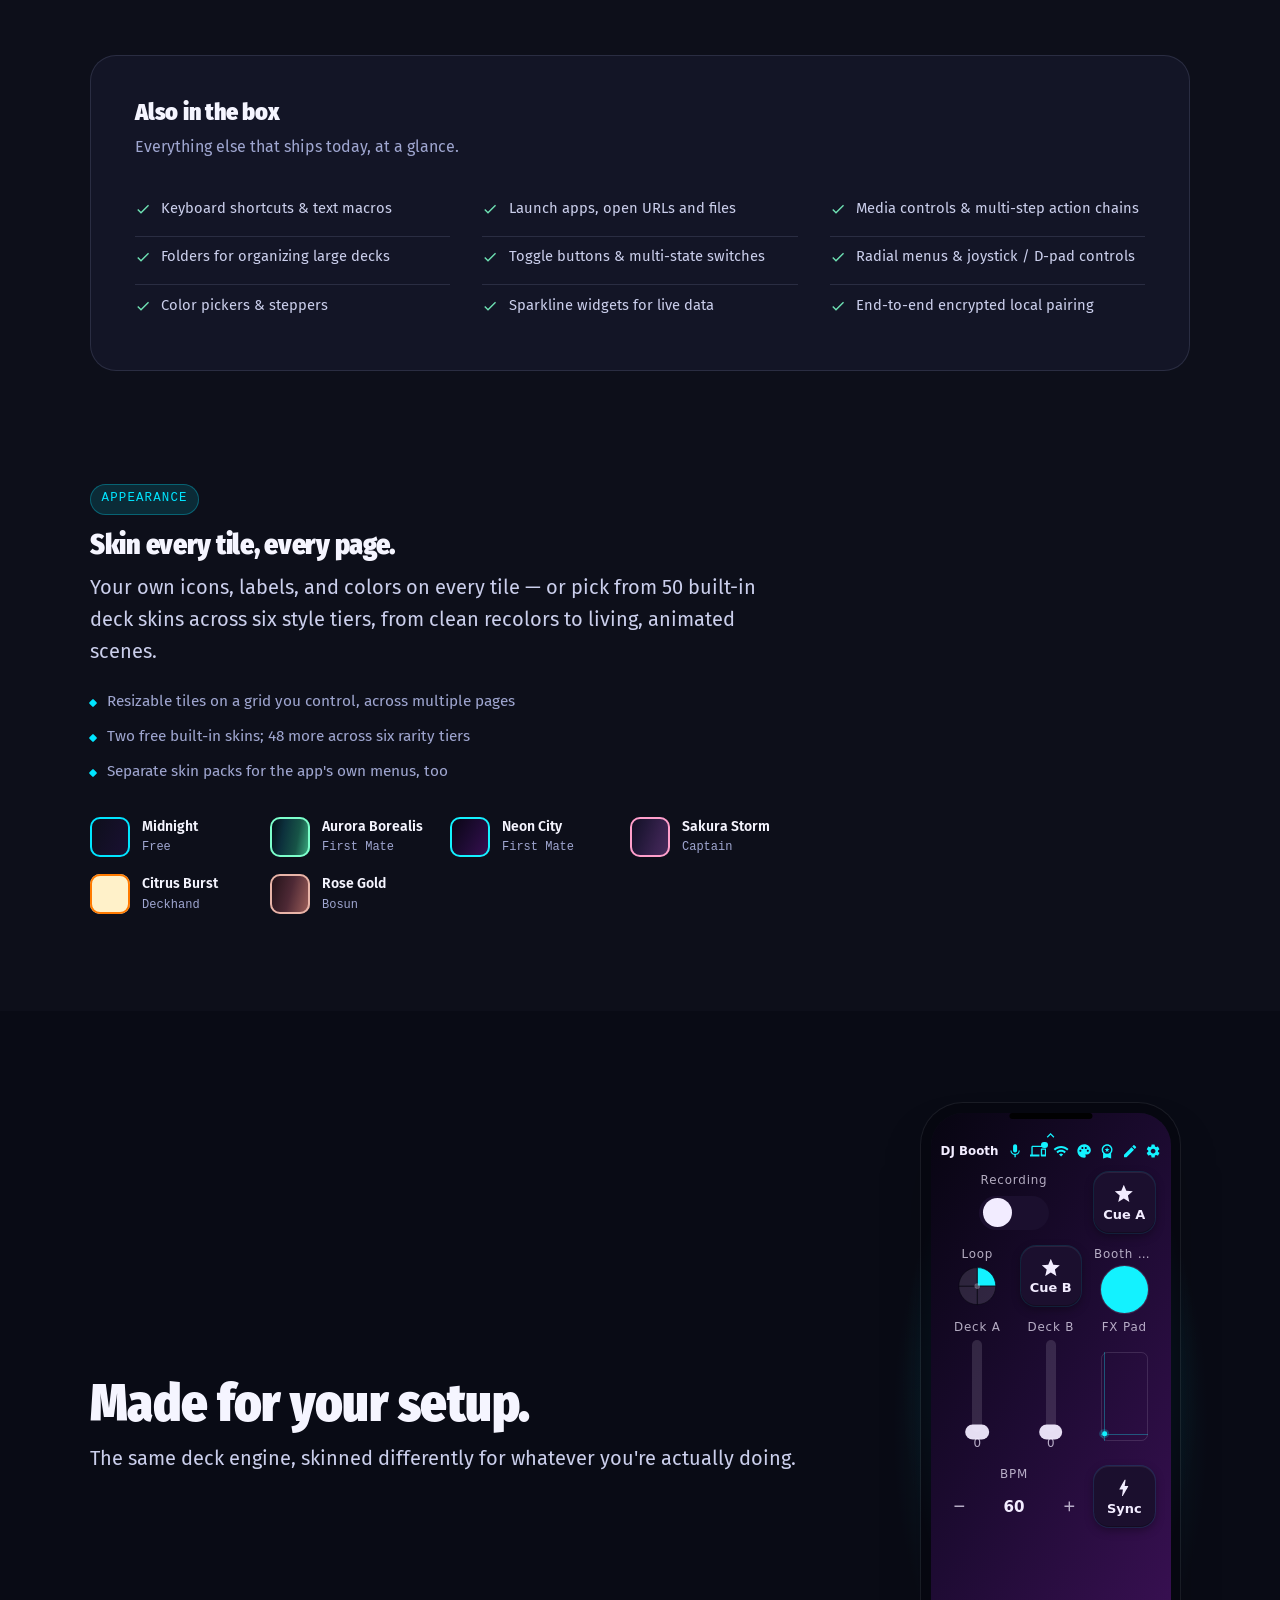
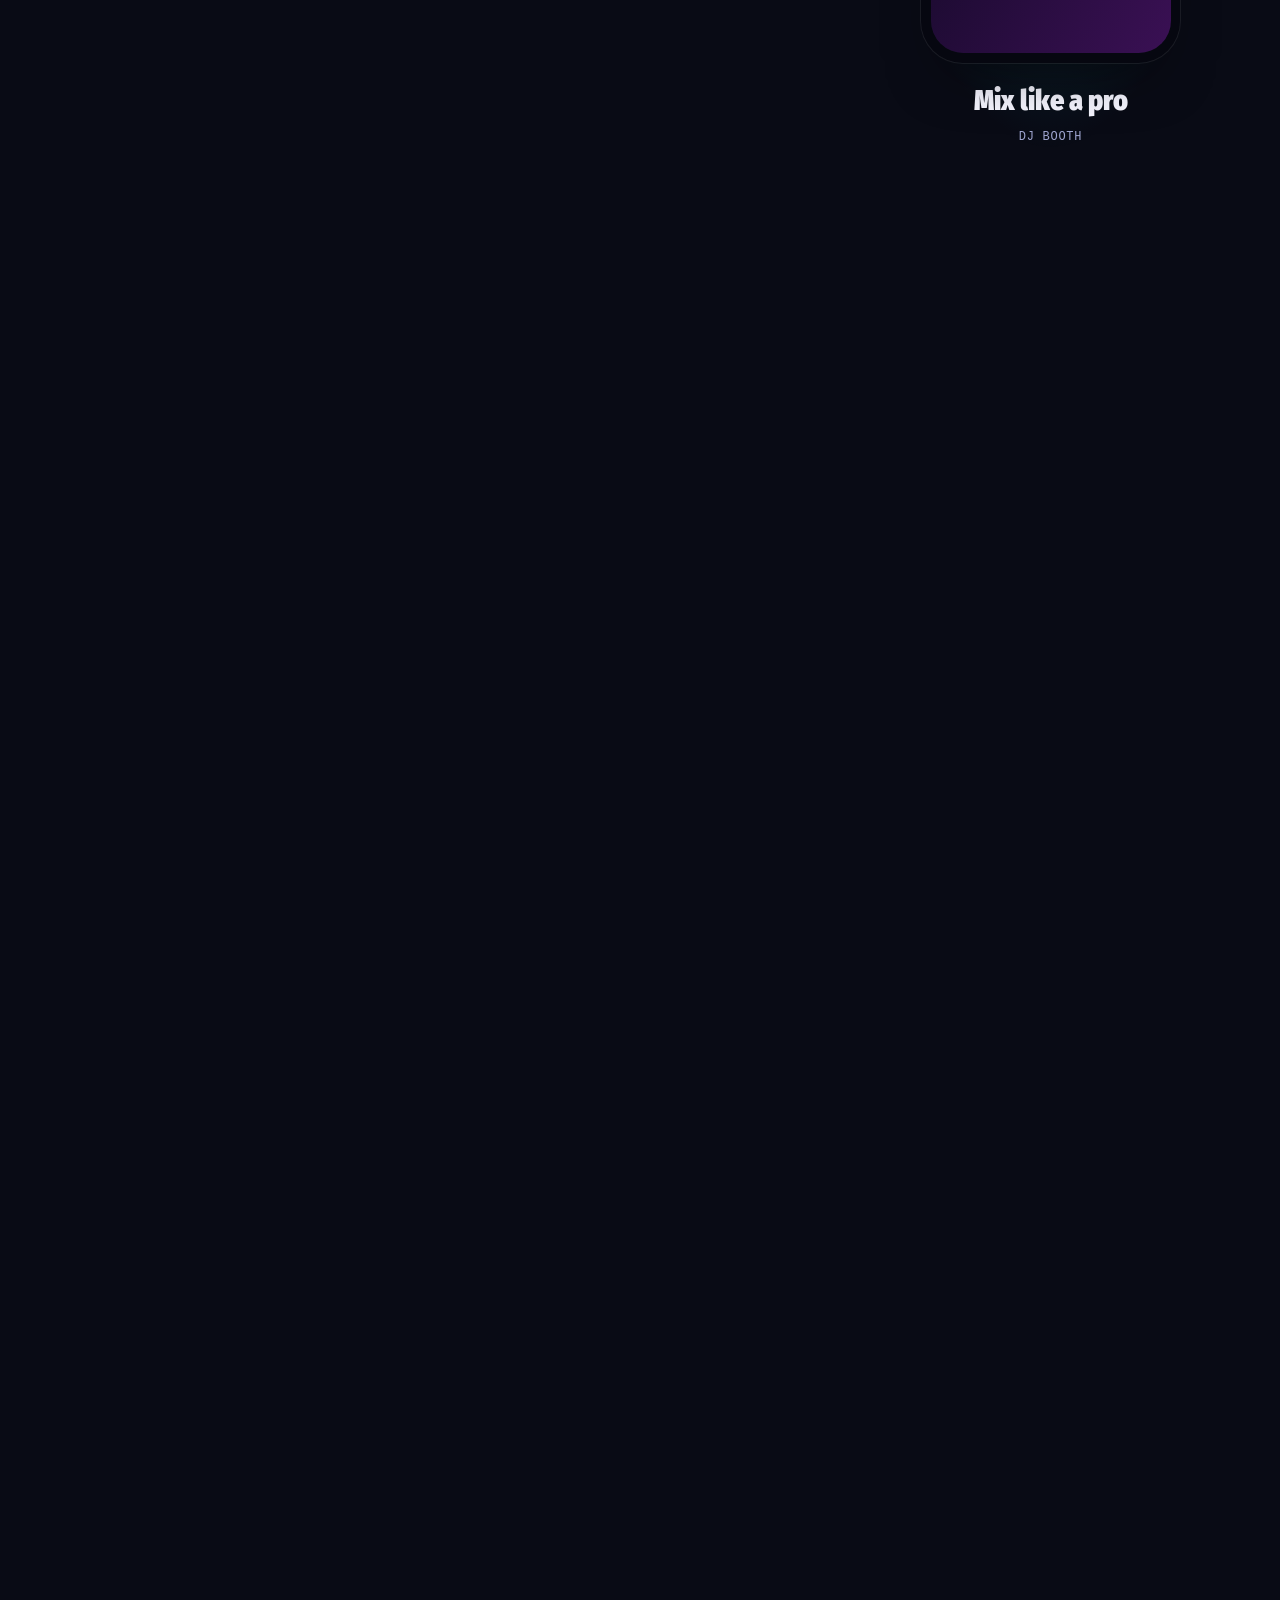
==== commit 41030f4e: "Publish soundboard tiers in desktop 0.1.52" ====
--- a/index.html
+++ b/index.html
@@ -553,6 +553,14 @@
               <td>Everything, unlimited</td>
             </tr>
             <tr>
+              <th scope="row">Phone/tablet soundboard</th>
+              <td class="free-col">Included</td><td>Included</td><td>Included</td><td>Included</td><td>Included</td><td>Included</td>
+            </tr>
+            <tr>
+              <th scope="row">Computer soundboard</th>
+              <td class="free-col">—</td><td>—</td><td>Included</td><td>Included</td><td>Included</td><td>Included</td>
+            </tr>
+            <tr>
               <th scope="row">Ads</th>
               <td class="free-col">Banner + 2-min rewarded</td><td>None</td><td>None</td><td>None</td><td>None</td><td>None</td>
             </tr>
--- a/assets/css/stage.css
+++ b/assets/css/stage.css
@@ -5,6 +5,7 @@
 html.js-motion .pin { height: calc(var(--len) * 1vh); }             /* 1vh == large viewport on iOS: stable while the URL bar moves */
 
 .chapter__stage { position: relative; width: 100%; }
+html.js-motion .pin > .chapter__stage { position: sticky; top: var(--header-h); }   /* the stage sticks under the header for the scope's reserved height; scroll.js sets the exact top */
 html.js-motion .chapter__stage {
   height: calc(100vh - var(--header-h));                            /* fallback for browsers without svh */
   height: calc(100svh - var(--header-h));                           /* never taller than the visible area on iOS */
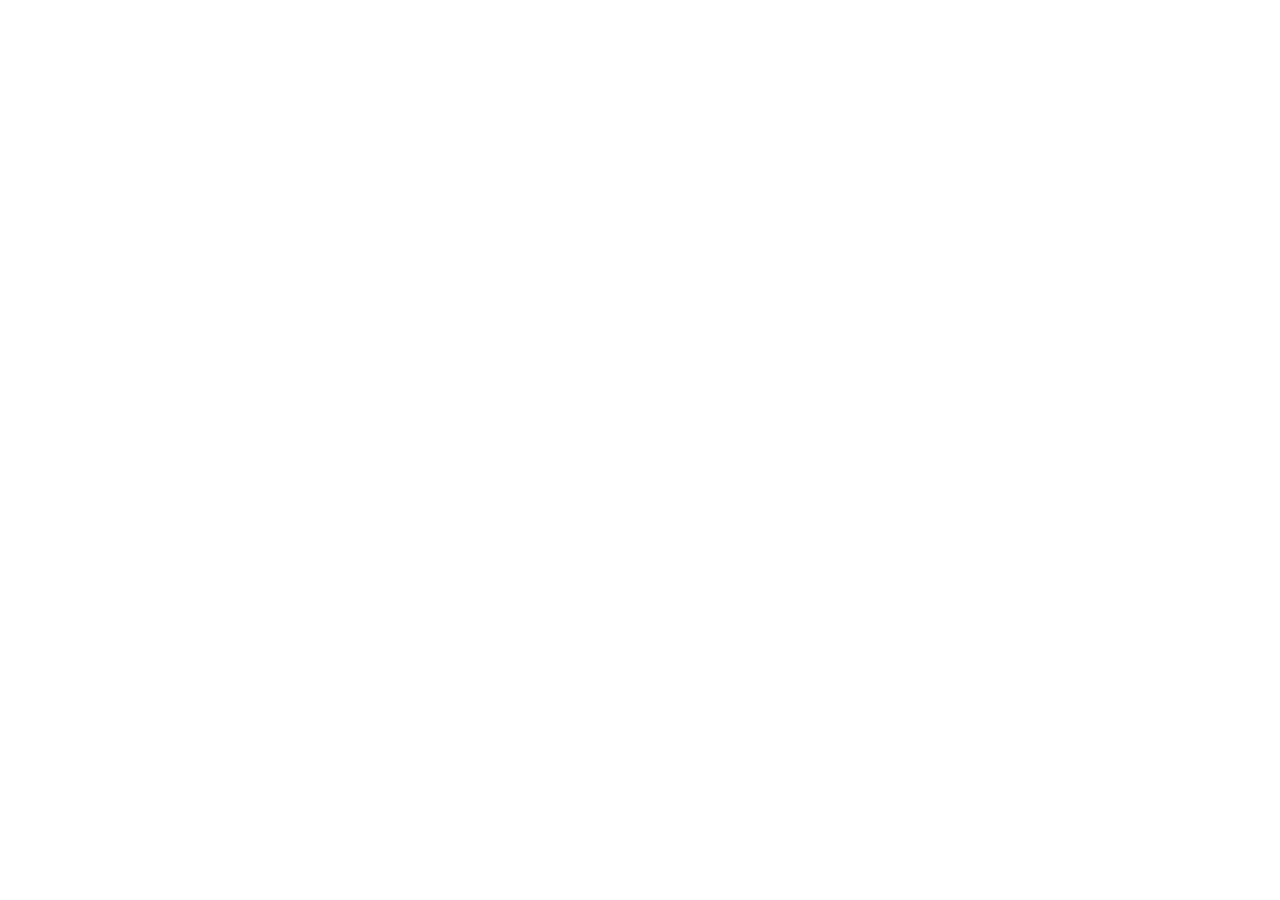
==== commit d1c46ee3: "Move the website out of this public repo; redirect to getdeckhand.pages.dev The site's source (and t" ====
--- a/index.html
+++ b/index.html
@@ -2,737 +2,23 @@
 <html lang="en">
 <head>
 <meta charset="utf-8">
-<title>Deckhand — Become a Tester</title>
 <meta name="viewport" content="width=device-width, initial-scale=1">
-<meta name="description" content="Deckhand needs 12 testers for 14 days to clear Google Play's closed-test requirement. Finish and get 3 months of Elite free at launch, plus another free month for every tester you bring.">
-<meta name="color-scheme" content="dark">
-<meta name="theme-color" content="#090b15">
-<link rel="canonical" href="https://daydreamcorp.github.io/deckhand-site/">
-<meta property="og:type" content="website">
-<meta property="og:url" content="https://daydreamcorp.github.io/deckhand-site/">
-<meta property="og:site_name" content="Deckhand">
-<meta property="og:title" content="Deckhand is looking for 12 testers">
-<meta property="og:description" content="Deckhand needs 12 testers for 14 days to clear Google Play's closed-test requirement. Finish and get 3 months of Elite free at launch, plus another free month for every tester you bring.">
-<meta property="og:image" content="https://daydreamcorp.github.io/deckhand-site/assets/og-image.png">
-<meta property="og:image:width" content="1200">
-<meta property="og:image:height" content="630">
-<meta name="twitter:card" content="summary_large_image">
-<meta name="twitter:title" content="Deckhand is looking for 12 testers">
-<meta name="twitter:description" content="Deckhand turns your phone into a Stream-Deck-style control surface for Windows, macOS and Linux — no extra hardware, no account, no cloud.">
-<meta name="twitter:image" content="https://daydreamcorp.github.io/deckhand-site/assets/og-image.png">
-<link rel="icon" href="assets/favicon-32.png">
-<link rel="apple-touch-icon" href="assets/apple-touch-icon.png">
-<link rel="preload" href="assets/fonts/fira-sans-condensed-900.woff2" as="font" type="font/woff2" crossorigin>
-<link rel="preload" href="assets/fonts/fira-sans-400.woff2" as="font" type="font/woff2" crossorigin>
-<link rel="preload" href="assets/fonts/fira-sans-600.woff2" as="font" type="font/woff2" crossorigin>
-<link rel="stylesheet" href="assets/css/tokens.css">
-<link rel="stylesheet" href="assets/css/base.css">
-<link rel="stylesheet" href="assets/css/header.css">
-<link rel="stylesheet" href="assets/css/stage.css">
-<link rel="stylesheet" href="assets/css/deck.css">
-<link rel="stylesheet" href="assets/css/widgets.css">
-<link rel="stylesheet" href="assets/css/hero.css">
-<link rel="stylesheet" href="assets/css/how.css">
-<link rel="stylesheet" href="assets/css/controls.css">
-<link rel="stylesheet" href="assets/css/beyond.css">
-<link rel="stylesheet" href="assets/css/scenes.css">
-<link rel="stylesheet" href="assets/css/testers.css">
-<link rel="stylesheet" href="assets/css/pricing.css">
-<link rel="stylesheet" href="assets/css/download.css">
-<link rel="stylesheet" href="assets/css/footer.css">
-<link rel="modulepreload" href="assets/js/main.js">
-<link rel="modulepreload" href="assets/js/engine/scroll.js">
-<link rel="modulepreload" href="assets/js/engine/anchors.js">
-<link rel="modulepreload" href="assets/js/engine/split.js">
-<link rel="modulepreload" href="assets/js/deck/presets.js">
-<link rel="modulepreload" href="assets/js/deck/faces.js">
-<link rel="modulepreload" href="assets/js/deck/render.js">
-<link rel="modulepreload" href="assets/js/deck/demo.js">
-<link rel="modulepreload" href="assets/js/ui/header.js">
-<link rel="modulepreload" href="assets/js/ui/refer.js">
-<link rel="modulepreload" href="assets/js/ui/install.js">
-<link rel="modulepreload" href="assets/js/chapters/hero.js">
-<link rel="modulepreload" href="assets/js/chapters/how.js">
-<link rel="modulepreload" href="assets/js/chapters/controls.js">
-<link rel="modulepreload" href="assets/js/chapters/beyond.js">
-<link rel="modulepreload" href="assets/js/chapters/scenes.js">
-<link rel="modulepreload" href="assets/js/chapters/testers.js">
-<link rel="modulepreload" href="assets/js/chapters/pricing.js">
-<link rel="modulepreload" href="assets/js/widgets/slider-core.js">
-<link rel="modulepreload" href="assets/js/widgets/continuous.js">
-<link rel="modulepreload" href="assets/js/widgets/discrete.js">
-<link rel="modulepreload" href="assets/js/widgets/idle.js">
-<link rel="modulepreload" href="assets/js/widgets/readouts.js">
+<title>Deckhand has moved</title>
+<meta name="robots" content="noindex, noai, noimageai">
+<meta name="tdm-reservation" content="1">
+<link rel="canonical" href="https://getdeckhand.pages.dev/">
+<meta http-equiv="refresh" content="0; url=https://getdeckhand.pages.dev/">
+<script>
+  // Keep the section a link pointed at (#join, #download, #install-linux…).
+  location.replace("https://getdeckhand.pages.dev/" + location.hash);
+</script>
+<style>
+  html { color-scheme: dark; }
+  body { margin: 0; min-height: 100vh; display: grid; place-items: center; background: #0a0b14; color: #ececff; font: 16px/1.5 system-ui, sans-serif; }
+  a { color: #00e5ff; }
+</style>
 </head>
-
 <body>
-<a class="skip-link" href="#main">Skip to content</a>
-
-<header class="site-header">
-  <div class="wrap header-inner">
-    <a class="brand" href="#top">
-      <svg viewBox="0 0 108 108" aria-hidden="true"><path fill="#00E5FF" d="M37,33 L46,33 A4,4 0 0 1 50,37 L50,46 A4,4 0 0 1 46,50 L37,50 A4,4 0 0 1 33,46 L33,37 A4,4 0 0 1 37,33 Z"/><path fill="#ECECFF" d="M62,33 L71,33 A4,4 0 0 1 75,37 L75,46 A4,4 0 0 1 71,50 L62,50 A4,4 0 0 1 58,46 L58,37 A4,4 0 0 1 62,33 Z"/><path fill="#ECECFF" d="M37,58 L46,58 A4,4 0 0 1 50,62 L50,71 A4,4 0 0 1 46,75 L37,75 A4,4 0 0 1 33,71 L33,62 A4,4 0 0 1 37,58 Z"/><path fill="#00E5FF" d="M62,58 L71,58 A4,4 0 0 1 75,62 L75,71 A4,4 0 0 1 71,75 L62,75 A4,4 0 0 1 58,71 L58,62 A4,4 0 0 1 62,58 Z"/></svg>
-      Deckhand
-    </a>
-    <nav class="site-nav" id="siteNav" aria-label="Primary">
-      <a href="#testers">Testers</a>
-      <a href="#how">How it works</a>
-      <a href="#features">Controls</a>
-      <a href="#screenshots">Scenes</a>
-      <a href="#pricing">Pricing</a>
-      <a href="#download">Download</a>
-    </nav>
-    <a class="btn btn-primary btn-sm header-cta" href="#testers">Become a tester</a>
-    <button class="nav-toggle" id="navToggle" aria-expanded="false" aria-controls="siteNav" aria-label="Toggle menu"><span></span></button>
-  </div>
-  <span class="header-progress" aria-hidden="true"></span>
-</header>
-
-<div class="recruit-banner">
-  <div class="wrap">
-    <span><b>Deckhand is in closed testing</b> — we need 12 testers for 14 days before it can launch.</span>
-    <a href="#testers">See what's in it for you →</a>
-  </div>
-</div>
-
-<main id="main">
-  <section class="chapter chapter--hero" id="top">
-    <div class="art-field" aria-hidden="true">
-      <div class="art-field__layer">
-      <svg viewBox="0 0 1200 760" preserveAspectRatio="xMidYMid slice" focusable="false">
-        <defs>
-          <linearGradient id="gBase" gradientUnits="userSpaceOnUse" x1="-160" y1="-90" x2="1360" y2="860">
-            <stop offset="0%" stop-color="#090B15"/>
-            <stop offset="45%" stop-color="#11132A"/>
-            <stop offset="100%" stop-color="#1B1038"/>
-          </linearGradient>
-          <radialGradient id="gStage" gradientUnits="userSpaceOnUse" cx="420" cy="360" r="720">
-            <stop offset="0%" stop-color="#00E5FF" stop-opacity="0.22"/>
-            <stop offset="45%" stop-color="#00E5FF" stop-opacity="0.07"/>
-            <stop offset="100%" stop-color="#00E5FF" stop-opacity="0"/>
-          </radialGradient>
-          <radialGradient id="gVignette" gradientUnits="userSpaceOnUse" cx="600" cy="380" r="860">
-            <stop offset="0%" stop-color="#05060D" stop-opacity="0"/>
-            <stop offset="60%" stop-color="#05060D" stop-opacity="0.12"/>
-            <stop offset="100%" stop-color="#05060D" stop-opacity="0.8"/>
-          </radialGradient>
-          <pattern id="pTiles" width="108" height="108" patternUnits="userSpaceOnUse" patternTransform="rotate(-8)">
-            <rect x="11" y="11" width="86" height="86" rx="17" fill="none" stroke="#B9BEE8" stroke-width="2" opacity="0.09"/>
-          </pattern>
-          <pattern id="pAccent" width="432" height="432" patternUnits="userSpaceOnUse" patternTransform="rotate(-8)">
-            <rect x="119" y="11" width="86" height="86" rx="17" fill="#00E5FF" opacity="0.06"/>
-            <rect x="335" y="227" width="86" height="86" rx="17" fill="#00E5FF" opacity="0.05"/>
-          </pattern>
-        </defs>
-        <rect width="1200" height="760" fill="url(#gBase)"/>
-        <rect width="1200" height="760" fill="url(#pTiles)"/>
-        <rect width="1200" height="760" fill="url(#pAccent)"/>
-        <rect width="1200" height="760" fill="url(#gStage)"/>
-        <rect width="1200" height="760" fill="url(#gVignette)"/>
-      </svg>
-      </div>
-    </div>
-    <div class="wrap hero-inner">
-      <div class="hero-copy">
-        <h1>Help launch Deckhand. Keep three months of Elite.</h1>
-        <p class="lede">Deckhand turns your phone into a Stream-Deck-style control surface for Windows, macOS and Linux — no extra hardware, no account, no cloud. It's finished. What it needs now is twelve people willing to use it daily for fourteen days, so Google Play will let it out.</p>
-        <div class="hero-ctas">
-          <a class="btn btn-primary" href="#testers">Become a tester</a>
-          <a class="btn btn-ghost" href="#how">See what you'd be testing</a>
-        </div>
-        <div class="hero-stats">
-          <div class="stat"><b>14</b><span>Days of testing</span></div>
-          <div class="stat"><b>5</b><span>Quests a day</span></div>
-          <div class="stat"><b>72</b><span>Quests &amp; badges</span></div>
-          <div class="stat"><b>3 mo</b><span>Elite, free</span></div>
-            <div class="stat stat-bonus"><b>+1 mo</b><span>Per tester you bring</span></div>
-        </div>
-      </div>
-<div class="hero-visual">
-  <div class="phone" id="hero-phone"><div class="phone__glow" aria-hidden="true"></div><div class="phone__screen" data-deck="obs" data-skin="midnight">
-    <noscript><img src="assets/screenshots/01_hero_grid.webp" width="640" height="1138" alt="Deckhand's main deck screen showing a grid of colorful, glowing control tiles — buttons, a dial, and toggles."></noscript>
-  </div></div>
-</div>
-
-    </div>
-  </section>
-
-<section class="chapter chapter--how chapter--raised" id="how">
-  <div class="pin" style="--len:720">
-    <div class="chapter__stage">
-      <div class="stage__grid">
-        <div class="stage__copy">
-          <h2>Three steps and you're live.</h2>
-          <p class="lede">No setup wizard, no cloud account, no hardware to buy.</p>
-          <div class="acts">
-            <article class="act" data-act="pair"><span class="act__num" aria-hidden="true">01</span><h3>Pair</h3><p>Install the free desktop app, then scan the QR code it shows (or type the on-screen PIN) from your phone. Both devices just need to share a network.</p></article>
-            <article class="act" data-act="design"><span class="act__num" aria-hidden="true">02</span><h3>Design</h3><p>Drag tiles onto a grid across as many pages as your plan allows. Resize them, skin them, wire each one to whatever it should do.</p></article>
-            <article class="act" data-act="press"><span class="act__num" aria-hidden="true">03</span><h3>Press</h3><p>Fire hotkeys, macros, OBS scenes, media controls, or a webhook to anything with a URL — straight from your pocket.</p></article>
-          </div>
-        </div>
-        <div class="stage__scene how-scene">
-          <div class="desk" role="img" aria-label="A Deckhand Desk window on a computer, showing the pairing card with a QR code and a six-digit PIN.">
-            <div class="desk__inner" aria-hidden="true">
-              <div class="desk__bar"><i></i><i></i><i></i><span>Deckhand Desk</span></div>
-              <div class="desk__side"><i></i><i class="is-on"></i><i></i><i></i></div>
-              <div class="desk__body">
-                <div class="win__pair">
-                  <h4>Pair a phone</h4>
-                  <div class="win__row"><div class="qr"><span></span></div><div><div class="pin-code">482 913</div><div class="win__dim">192.168.1.20:51230</div><div class="win__dim">Single-use PIN · 1:42</div></div></div>
-                </div>
-                <div class="win__paired"><i class="dot"></i><div><div>Alex's Pixel · paired</div><div class="win__dim">Local network · no cloud</div></div></div>
-                <ol class="win__log"><li>Mute toggled</li><li>Scene: Pause</li><li>200 OK</li><li>Now playing: next</li><li>4 of 4 steps done</li></ol>
-              </div>
-            </div>
-          </div>
-          <svg class="beam" aria-hidden="true" focusable="false"><defs><mask id="beamMask" maskUnits="userSpaceOnUse"><path class="beam__reveal" d="M0 0" fill="none" stroke="#fff" stroke-width="6" stroke-linecap="round"/></mask></defs><path class="beam__dash" d="M0 0" fill="none" stroke="var(--accent)" stroke-width="2" stroke-dasharray="6 9" stroke-linecap="round" mask="url(#beamMask)"/></svg>
-          <div class="phone" id="how-phone"><div class="phone__glow" aria-hidden="true"></div>
-            <div class="phone__screen" data-deck="obs" data-skin="midnight" data-swap="slot-clip,slot-mute" data-relabel="slot-clip:Clip it">
-              <div class="pairing" aria-hidden="true">
-                <h4>Pair with Deckhand host</h4>
-                <div class="pairing__frame"></div>
-                <p>Point your camera at the QR code shown on your computer.</p>
-                <p class="pairing__alt">Enter manually instead</p>
-                <p class="pairing__status pairing__status--verify">Verifying PIN with host…</p>
-                <p class="pairing__status pairing__status--ok">Connected!</p>
-              </div>
-              <div class="sheet" aria-hidden="true">
-                <h4>Describe a page</h4>
-                <p>Say what you want the page to do. Your computer builds it and shows you the result before anything is added.</p>
-                <div class="sheet__field"><span class="sheet__prompt">streaming controls for OBS</span><span class="sheet__go">Generate</span></div>
-                <ol class="sheet__stages"><li>Checking what your computer can do</li><li>Working out which controls you need</li><li>Designing the page</li><li>Writing the tiles<span class="sheet__working">Building your page… 4 tiles so far.</span></li><li>Fitting it to your grid</li></ol>
-                <div class="sheet__result"><h5>Your page is ready</h5><p>6 tiles, 2 of which need a higher plan and will be greyed out. Add it to your deck?</p>
-                  <div class="sheet__tiles"><span>Go Live</span><span>Stop</span><span>Mute</span><span>Intro</span><span class="is-ghost">Terminal<svg><use href="assets/icons/sprite.svg#lock"/></svg></span><span class="is-ghost">Level<svg><use href="assets/icons/sprite.svg#lock"/></svg></span></div>
-                  <div class="sheet__actions"><span class="sheet__btn sheet__btn--primary">Add page</span><span class="sheet__btn">Discard</span></div></div>
-              </div>
-            </div>
-          </div>
-          <div class="cursor" aria-hidden="true"><svg viewBox="0 0 24 24"><path d="M5 3l14 8-6 2-3 6z" fill="#fff" stroke="#000" stroke-width="1.2"/></svg><span class="cursor__tip">Drag to move</span></div>
-          <div class="skinchip" aria-hidden="true">Sakura Storm · Captain</div>
-        </div>
-      </div>
-      <div class="strip" aria-hidden="true"><div class="strip__track">
-        <article class="card" data-i="0"><b>Hotkey</b><span>Ctrl+Shift+M</span></article>
-        <article class="card" data-i="1"><b>OBS</b><span>Switch scene → Pause</span></article>
-        <article class="card" data-i="2"><b>Webhook</b><span>POST /lights/off</span></article>
-        <article class="card" data-i="3"><b>Media</b><span>Next track</span></article>
-        <article class="card" data-i="4"><b>Macro</b><span>Go live (4 steps)</span></article>
-      </div></div>
-    </div>
-  </div>
-</section>
-
-
-<section class="chapter chapter--controls" id="features">
-  <div class="wrap">
-    <div class="chapter__head">
-      <h2>Way more than buttons.</h2>
-      <p>Fourteen control types in total — buttons, dials, faders, toggles, radial menus, text fields, gauges, color pickers, steppers, multi-state switches, XY pads, joysticks, D-pads, and sparklines.</p>
-      <p class="controls-invite">They work here, too. Drag the dial.</p>
-      <ul class="feature-list">
-        <li>Dials and faders for continuous input — volume, brightness, MIDI CC</li>
-        <li>No extra hardware required for any of it</li>
-        <li>Live widget tiles show CPU/RAM, active app, or connection status</li>
-      </ul>
-    </div>
-    <div class="widgets" id="widgets"></div>
-  </div>
-</section>
-
-<section class="chapter chapter--beyond chapter--raised" id="beyond">
-  <div class="pin" style="--len:240"><div class="chapter__stage"><div class="stage__grid">
-    <div class="stage__copy">
-      <h2>Things a hardware Stream Deck can't do.</h2>
-      <p class="lede">OBS Studio scene, stream, and recording control. HTTP webhooks that trigger smart-home devices, APIs, or anything with a URL. Shake-to-trigger, voice-activated tiles, and geofenced pages that switch automatically when you sit down at your desk.</p>
-      <ol class="beats"><li data-beat="geo">Sit down at your desk. The page is already there.</li><li data-beat="shake">Shake the phone. The tile fires.</li><li data-beat="macro">One press, four steps.</li></ol>
-    </div>
-    <div class="stage__scene beyond-scene">
-      <svg class="geo" aria-hidden="true" viewBox="0 0 320 320"><path class="geo__path" d="M20 300 C 80 240, 120 120, 200 160" fill="none"/><circle class="geo__ring" cx="200" cy="160" r="46" fill="none"/><circle class="geo__dot" cx="200" cy="160" r="7"/></svg>
-      <div class="phone" id="beyond-phone"><div class="phone__glow" aria-hidden="true"></div><div class="phone__screen">
-        <div class="deck-layer" data-deck="home" data-skin="aurora_borealis_pack" data-layer="beyond-home"></div>
-        <div class="deck-layer" data-deck="obs" data-skin="midnight" data-layer="beyond-obs" data-lit="slot-scenes,slot-mute,slot-live,slot-chat" data-on="slot-live" data-text="slot-chat:going live"></div>
-      </div></div>
-    </div>
-  </div></div></div>
-  <div class="wrap">
-    <ul class="feature-list beyond-list"><li>A macro recorder captures a sequence of your own tiles and replays it as one</li><li>Multiple phones can control one computer, or one phone can switch between several</li><li>Shell commands and system power actions — opt-in only, never on by default</li></ul>
-  <div class="spec-panel">
-    <h3>Also in the box</h3>
-    <p>Everything else that ships today, at a glance.</p>
-    <div class="spec-grid">
-      <div><svg class="ok" aria-hidden="true"><use href="assets/icons/sprite.svg#check"/></svg>Keyboard shortcuts &amp; text macros</div>
-      <div><svg class="ok" aria-hidden="true"><use href="assets/icons/sprite.svg#check"/></svg>Launch apps, open URLs and files</div>
-      <div><svg class="ok" aria-hidden="true"><use href="assets/icons/sprite.svg#check"/></svg>Media controls &amp; multi-step action chains</div>
-      <div><svg class="ok" aria-hidden="true"><use href="assets/icons/sprite.svg#check"/></svg>Folders for organizing large decks</div>
-      <div><svg class="ok" aria-hidden="true"><use href="assets/icons/sprite.svg#check"/></svg>Toggle buttons &amp; multi-state switches</div>
-      <div><svg class="ok" aria-hidden="true"><use href="assets/icons/sprite.svg#check"/></svg>Radial menus &amp; joystick / D-pad controls</div>
-      <div><svg class="ok" aria-hidden="true"><use href="assets/icons/sprite.svg#check"/></svg>Color pickers &amp; steppers</div>
-      <div><svg class="ok" aria-hidden="true"><use href="assets/icons/sprite.svg#check"/></svg>Sparkline widgets for live data</div>
-      <div><svg class="ok" aria-hidden="true"><use href="assets/icons/sprite.svg#check"/></svg>End-to-end encrypted local pairing</div>
-    </div>
-  </div>
-    <div class="skins-aside">
-      <span class="tag">Appearance</span>
-      <h3>Skin every tile, every page.</h3>
-      <p class="desc">Your own icons, labels, and colors on every tile — or pick from 50 built-in deck skins across six style tiers, from clean recolors to living, animated scenes.</p>
-      <ul class="feature-list"><li>Resizable tiles on a grid you control, across multiple pages</li><li>Two free built-in skins; 48 more across six rarity tiers</li><li>Separate skin packs for the app's own menus, too</li></ul>
-      <ul class="swatches" aria-label="Six of the deck skins">
-        <li><span class="swatch" data-skin="midnight"></span><b>Midnight</b><span>Free</span></li>
-        <li><span class="swatch" data-skin="aurora_borealis_pack"></span><b>Aurora Borealis</b><span>First Mate</span></li>
-        <li><span class="swatch" data-skin="neon_city_pack"></span><b>Neon City</b><span>First Mate</span></li>
-        <li><span class="swatch" data-skin="sakura_storm"></span><b>Sakura Storm</b><span>Captain</span></li>
-        <li><span class="swatch" data-skin="citrus_burst_pack"></span><b>Citrus Burst</b><span>Deckhand</span></li>
-        <li><span class="swatch" data-skin="rose_gold_pack"></span><b>Rose Gold</b><span>Bosun</span></li>
-      </ul>
-    </div>
-  </div>
-</section>
-
-
-<section class="chapter chapter--scenes" id="screenshots">
-  <div class="pin" style="--len:260"><div class="chapter__stage"><div class="stage__grid">
-    <div class="stage__copy"><h2>Made for your setup.</h2><p class="lede">The same deck engine, skinned differently for whatever you're actually doing.</p></div>
-    <div class="stage__scene scenes-stack">
-      <figure class="scene" data-scene="dj" style="--i:0;--scene-hue:187"><div class="phone"><div class="phone__glow" aria-hidden="true"></div><div class="phone__screen" data-deck="dj" data-skin="neon_city_pack"></div></div><figcaption><b>Mix like a pro</b><span>DJ booth</span><span class="vh">Deckhand deck laid out as a DJ booth controller with crossfader, cue, and loop tiles</span></figcaption></figure>
-      <figure class="scene" data-scene="kitchen" style="--i:1;--scene-hue:32"><div class="phone"><div class="phone__glow" aria-hidden="true"></div><div class="phone__screen" data-deck="kitchen" data-skin="citrus_burst_pack"></div></div><figcaption><b>Yes, even the kitchen</b><span>Kitchen</span><span class="vh">Deckhand deck laid out as kitchen timers and smart-appliance controls</span></figcaption></figure>
-      <figure class="scene" data-scene="classroom" style="--i:2;--scene-hue:156"><div class="phone"><div class="phone__glow" aria-hidden="true"></div><div class="phone__screen" data-deck="classroom" data-skin="mint_fresh"></div></div><figcaption><b>Built for your classroom</b><span>Classroom</span><span class="vh">Deckhand deck laid out for classroom presentation control</span></figcaption></figure>
-      <figure class="scene" data-scene="photo" style="--i:3;--scene-hue:12"><div class="phone"><div class="phone__glow" aria-hidden="true"></div><div class="phone__screen" data-deck="photo" data-skin="rose_gold_pack"></div></div><figcaption><b>Your studio, your rules</b><span>Photo studio</span><span class="vh">Deckhand deck laid out for photo studio lighting and camera tether control</span></figcaption></figure>
-    </div>
-  </div></div></div>
-</section>
-
-
-<section class="chapter chapter--testers chapter--raised" id="testers">
-  <div class="pin" id="testers-open" style="--len:240"><div class="chapter__stage"><div class="stage__grid stage__grid--beat">
-    <div class="numeral" aria-hidden="true"><span class="numeral__n" data-n="12">12</span><span class="numeral__n" data-n="14">14</span><span class="numeral__n numeral__logo" data-n="logo"><svg viewBox="0 0 108 108"><path fill="#00E5FF" d="M37,33 L46,33 A4,4 0 0 1 50,37 L50,46 A4,4 0 0 1 46,50 L37,50 A4,4 0 0 1 33,46 L33,37 A4,4 0 0 1 37,33 Z"/><path fill="#ECECFF" d="M62,33 L71,33 A4,4 0 0 1 75,37 L75,46 A4,4 0 0 1 71,50 L62,50 A4,4 0 0 1 58,46 L58,37 A4,4 0 0 1 62,33 Z"/><path fill="#ECECFF" d="M37,58 L46,58 A4,4 0 0 1 50,62 L50,71 A4,4 0 0 1 46,75 L37,75 A4,4 0 0 1 33,71 L33,62 A4,4 0 0 1 37,58 Z"/><path fill="#00E5FF" d="M62,58 L71,58 A4,4 0 0 1 75,62 L75,71 A4,4 0 0 1 71,75 L62,75 A4,4 0 0 1 58,71 L58,62 A4,4 0 0 1 62,58 Z"/></svg></span></div>
-    <h2 class="beat-h2"><span class="beat" data-beat="0">Twelve testers.</span> <span class="beat" data-beat="1">Fourteen days.</span> <span class="beat" data-beat="2">Then Deckhand can launch.</span></h2>
-  </div></div></div>
-  <div class="wrap">
-    <p class="lede measure testers-lede">Google Play doesn't let a new developer publish anything until at least twelve people have run the app in a closed test for fourteen days in a row. That test is the only thing left between Deckhand and its public release — so this is the honest ask, with the deal written out in full.</p>
-
-      <div class="deal">
-        <div class="deal-side deal-ask">
-          <h3>What you'd do</h3>
-          <ol class="deal-list">
-            <li><b>Open the app once a day, for fourteen days.</b> Five minutes is plenty. The days have to be consecutive — that's Google's rule, not ours, and a gap restarts the clock for everybody.</li>
-            <li><b>Work through the day's quests.</b> Five arrive each morning, worth 100 points together. They're what tells you <em>what</em> to test, so you never have to open the app and wonder what to do with it.</li>
-            <li><b>Say what broke.</b> One line by email is fine. Finding the rough edges is the whole reason the test exists.</li>
-          </ol>
-        </div>
-        <div class="deal-side deal-get">
-          <h3>What you get</h3>
-          <ul class="deal-list">
-            <li><b>Three months of Elite, free, when Deckhand launches.</b> The top tier — unlimited tiles, pages and paired computers, and every action type there is: shell commands, OBS scenes, webhooks, the macro recorder, dials and faders.</li>
-            <li><b>Every paid feature unlocked from day one.</b> Test builds run at Elite already, so nothing is behind a paywall while you're testing. You're not evaluating a crippled free tier.</li>
-            <li><b>No ads. None.</b> The ad surface only exists on the free tier, and you're not on it.</li>
-            <li><b>A say in what ships.</b> Twelve people is a small enough room that what you report actually changes the product before anyone else sees it.</li>
-          </ul>
-        </div>
-      </div>
-
-      <div class="refer" id="refer">
-        <h3>Bring a tester, add a month.</h3>
-        <p class="refer-lede">Twelve is Google's floor, not our ceiling. Every person you bring who gets approved and starts testing puts <b>another free month of Elite</b> on your account &mdash; stacked on top of your three, for as long as you keep finding people.</p>
-
-        <div class="refer-grid">
-          <div class="refer-calc">
-            <label class="refer-q" for="referCount">Testers you bring: <output id="referCount-out" for="referCount">3</output></label>
-            <ul class="refer-seats" id="referSeats" aria-hidden="true"><li class="on"></li><li class="on"></li><li class="on"></li><li></li><li></li><li></li><li></li><li></li><li></li><li></li><li></li></ul>
-            <input class="refer-range" type="range" id="referCount" min="0" max="11" step="1" value="3">
-            <output class="refer-total" id="referTotal" for="referCount"><b>6</b> <span>months of Elite, free, at launch</span></output>
-            <p class="refer-note" id="referNote">Three months for testing, plus one for each of the three you brought.</p>
-          </div>
-
-          <ul class="refer-rules">
-            <li><b>Every tester goes past me first.</b> Nobody is added automatically. Send me their name and Google-account email, or just point them at this page and tell them who sent them &mdash; I read and approve each one by hand before an invite goes out. A fourteen-day test only works with people who will actually show up, so the vetting is the point, not a formality.</li>
-            <li><b>The month lands when they do.</b> It's credited once they're approved, enrolled, and have opened the app for their first day &mdash; not when they email. That's what keeps the count honest for everyone.</li>
-            <li><b>No cap, and it all stacks.</b> Your own three months, your badges, and every month you earn by referring land together on the same Google account when Deckhand reaches the store.</li>
-          </ul>
-        </div>
-
-        <p class="refer-urgent"><b>And the reason to do it this week rather than next:</b> nobody's free months start until Deckhand is on the store, and Deckhand can't get there until fourteen unbroken days have run with a full room. Every tester you bring is a day closer to your own reward &mdash; and one more person standing between the cohort and the day somebody goes quiet.</p>
-
-        <div class="refer-cta">
-          <a class="btn btn-gold" href="mailto:admin@daydreamcorp.com?subject=Deckhand%20closed%20test%20-%20referring%20a%20tester&amp;body=Hi%20Deckhand%20team%2C%0A%0AI%27m%20already%20on%20the%20closed%20test%20and%20I%27d%20like%20to%20refer%20someone.%0A%0AMy%20Google-account%20email%20%28so%20you%20can%20credit%20the%20extra%20month%29%3A%0A%0AWho%20I%27m%20referring%20-%20name%20and%20Google-account%20email%3A%0A%0A">Refer someone now</a>
-          <button class="btn btn-ghost" id="referCopy" type="button" hidden>Copy the invite link</button>
-          <span class="hint">Not a tester yet? <a href="#join">Join first</a> &mdash; then every name you bring is another month.</span>
-        </div>
-      </div>
-
-      <div class="streak">
-        <h3>The fourteen days, and what they're worth</h3>
-        <p>The app keeps the count for you. Fill the daily bar and the streak carries; three of the badges exist only along this stretch, and the last one can't be earned any other way once the test is over.</p>
-        <ol class="streak-days">
-          <li>1</li>
-          <li>2</li>
-          <li class="is-mark m-bronze">3</li>
-          <li>4</li>
-          <li>5</li>
-          <li>6</li>
-          <li class="is-mark m-silver">7</li>
-          <li>8</li>
-          <li>9</li>
-          <li>10</li>
-          <li>11</li>
-          <li>12</li>
-          <li>13</li>
-          <li class="is-mark m-gold">14</li>
-        </ol>
-        <ul class="streak-legend">
-          <li class="l-bronze"><span class="day">Day 3 · Bronze</span><b>On a roll</b>Fill the daily bar three days running.</li>
-          <li class="l-silver"><span class="day">Day 7 · Silver</span><b>Full week</b>Fill the daily bar seven days running.</li>
-          <li class="l-gold"><span class="day">Day 14 · Gold</span><b>Perfect attendance</b>Fill the daily bar fourteen days running. That's the whole test.</li>
-        </ul>
-      </div>
-
-      <div class="quests">
-        <div class="quest-copy">
-          <h3>You get quests, not homework.</h3>
-          <p>Five quests land each morning, drawn from a catalogue of <b>forty daily objectives and thirty-two badges</b> spanning eleven areas of the app — pairing, deck editing, macros, geofence triggers, skins, the desktop side, latency. The rotation won't hand you the same objective two days running, so each day pushes you at a different corner.</p>
-          <p>That's deliberate. A tester with nothing particular to do opens the app, looks at it, and closes it — and the corners nobody thinks to try are exactly the ones still holding bugs. The quests are how those corners get found.</p>
-          <p>Some can't be rushed on purpose: a few need action on several different days, so there's no way to grind the test out in one sitting. Fourteen days is fourteen days.</p>
-        </div>
-        <div class="quest-card">
-          <div class="quest-head">
-            <h4>Today</h4>
-            <span class="quest-score">45<i>/100</i></span>
-          </div>
-          <div class="quest-bar"><span style="width:45%"></span></div>
-          <ul class="quest-list">
-            <li class="is-done">
-              <span class="q-mark" aria-hidden="true"></span>
-              <span><span class="q-title">Handshake</span><span class="q-desc">Connect to your desktop host.</span></span>
-              <span class="q-pts"><span class="q-pts__now">Done · 10</span><span class="q-pts__done" aria-hidden="true">Done · 10</span></span>
-            </li>
-            <li class="is-done">
-              <span class="q-mark" aria-hidden="true"></span>
-              <span><span class="q-title">Warm hands</span><span class="q-desc">Fire 15 actions.</span></span>
-              <span class="q-pts"><span class="q-pts__now">Done · 10</span><span class="q-pts__done" aria-hidden="true">Done · 10</span></span>
-            </li>
-            <li class="is-done">
-              <span class="q-mark" aria-hidden="true"></span>
-              <span><span class="q-title">Wheel of fortune</span><span class="q-desc">Pick from a radial menu 3 times.</span></span>
-              <span class="q-pts"><span class="q-pts__now">Done · 25</span><span class="q-pts__done" aria-hidden="true">Done · 25</span></span>
-            </li>
-            <li class="is-live">
-              <span class="q-mark" aria-hidden="true"></span>
-              <span><span class="q-title">Hold the line</span><span class="q-desc">Stay connected through a 10-minute session.</span></span>
-              <span class="q-pts"><span class="q-pts__now">5/10 min · 25</span><span class="q-pts__done" aria-hidden="true">Done · 25</span></span>
-            </li>
-            <li>
-              <span class="q-mark" aria-hidden="true"></span>
-              <span><span class="q-title">Full range</span><span class="q-desc">Use 5 different kinds of action.</span></span>
-              <span class="q-pts"><span class="q-pts__now">0/5 · 30</span><span class="q-pts__done" aria-hidden="true">Done · 30</span></span>
-            </li>
-          </ul>
-        </div>
-      </div>
-
-      <div class="join" id="join">
-        <div>
-          <h3>What you need</h3>
-          <ul class="need">
-            <li><b>An Android phone or tablet.</b> The closed test runs on Google Play, so Android only for now — the iOS build isn't in testing yet.</li>
-            <li><b>A Windows, macOS or Linux computer</b> on the same network. Deckhand controls that computer; without one there's nothing to press.</li>
-            <li><b>A Google account email.</b> Play invites are tied to the exact account you'll download with — a different address from the one on the phone is the single most common way enrolment fails.</li>
-            <li><b>Play auto-update left on.</b> Test builds expire about a week after they're compiled and are replaced mid-window. If yours goes stale you're locked out and the cohort's clock resets.</li>
-            <li><b>Roughly five minutes a day</b>, fourteen days running.</li>
-          </ul>
-        </div>
-        <div class="join-box">
-          <h3>Join the test</h3>
-          <p>Send one email with your Google-account address and we'll add you to the tester list. Places are added by hand, so you'll get a reply rather than an automated void.</p>
-          <a class="btn btn-primary" href="mailto:admin@daydreamcorp.com?subject=Deckhand%20closed%20test%20-%20count%20me%20in&amp;body=Hi%20Deckhand%20team%2C%0A%0AI%27d%20like%20to%20join%20the%2014-day%20closed%20test.%0A%0AGoogle%20account%20email%20%28this%20is%20the%20address%20the%20Play%20invite%20needs%29%3A%0APhone%20model%20and%20Android%20version%3A%0AComputer%20I%27ll%20pair%20it%20with%20%28Windows%20/%20macOS%20/%20Linux%29%3A%0A%0AI%20understand%20the%20test%20runs%2014%20days%20in%20a%20row%20and%20that%20I%27ll%20open%20the%20app%20each%20day.%0A">Email us to become a tester</a>
-          <p class="join-refer">Already in the test? <a href="#refer">Bring someone with you</a> &mdash; every tester you refer who is approved and starts testing adds another free month of Elite to your own account.</p>
-          <p class="after">The button opens your mail app with the details already filled in. If it doesn't, write to <code>admin@daydreamcorp.com</code> with your Google-account email, your phone, and which computer you'll pair with.</p>
-        </div>
-      </div>
-
-      <div class="tester-faq">
-        <h3>Straight answers before you commit</h3>
-        <p>A test build behaves differently from the app that eventually ships. Here's every way that's true, up front.</p>
-
-        <details class="faq-q">
-          <summary>Is my usage tracked during the test?</summary>
-          <div class="faq-a">
-            <p>Yes, and you should know exactly how before you sign up. Test builds collect anonymous usage analytics — which screens you open, which controls you use, connection quality, quest progress — and unlike the public release, the off-switch in Settings is hidden for testers outside the EEA and UK. A twelve-person funnel stops being readable if a few people quietly opt out, so for the closed test it's on.</p>
-            <p>What's never collected: the contents of your deck, your tile labels, what your buttons actually do, or anything you type into the app. Layout tracking is off and the <a href="privacy-policy.html">privacy policy</a> commits to that in writing. When Deckhand reaches production the toggle comes back for everyone.</p>
-          </div>
-        </details>
-
-        <details class="faq-q">
-          <summary>Why can't I take a screenshot?</summary>
-          <div class="faq-a">
-            <p>Test builds block screenshots, screen recording and casting, and show a blank thumbnail in the app switcher. The deck editor, the skins and the pricing surface aren't announced yet, and the closed test hands a complete build to twelve people outside the company.</p>
-            <p>It's a testing-phase measure and nothing more — it comes off before the public release. If you need to show us something, describe it or point a second camera at the screen; that's genuinely fine.</p>
-          </div>
-        </details>
-
-        <details class="faq-q">
-          <summary>What happens if I miss a day?</summary>
-          <div class="faq-a">
-            <p>Your streak resets and the gold badge is out of reach, but you're not thrown out — keep going and the fourteen days still count toward the reward. Tell us if life gets in the way rather than going quiet: what actually costs us is a tester who disappears without saying so, because Google measures continuous opted-in days across the whole group.</p>
-          </div>
-        </details>
-
-        <details class="faq-q">
-          <summary>When exactly do I get the three months of Elite?</summary>
-          <div class="faq-a">
-            <p>On release. Elite can't be granted against a store listing that doesn't exist publicly yet, so the free three months start when Deckhand reaches production and are applied to the same Google account you tested with. In the meantime the test build already runs at Elite, so you lose nothing by waiting.</p>
-          </div>
-        </details>
-
-        <details class="faq-q">
-          <summary>How does the extra month for referring work?</summary>
-          <div class="faq-a">
-            <p>One extra month of Elite for every tester you bring who is approved and actually starts testing, on top of the three months the test itself earns you. There's no cap and no code to enter &mdash; email me their name and Google-account email, or have them say who sent them when they write in.</p>
-            <p>Two things worth knowing before you start asking around. I read and approve every referral by hand before an invite goes out, so a name is a nomination rather than a guarantee. And the month is credited when they enrol and open the app for their first day, not when their email arrives &mdash; invites are tied to a specific Google account, so referring yourself from a second address doesn't get past me.</p>
-          </div>
-        </details>
-
-        <details class="faq-q">
-          <summary>Can I quit partway through?</summary>
-          <div class="faq-a">
-            <p>Yes, at any point, by leaving the test from the Play listing or by telling us. No obligation and no hard feelings — an email saying you're out is worth a lot, because it tells us to recruit a replacement instead of waiting on someone who isn't coming back.</p>
-          </div>
-        </details>
-
-        <details class="faq-q">
-          <summary>Does it cost anything?</summary>
-          <div class="faq-a">
-            <p>No. The phone app and the desktop app are both free to install, there's nothing to pay during the test, and no card is collected at any point. The desktop installers aren't code-signed yet, so Windows and macOS will warn you on first run — the <a href="#download">install steps</a> further down cover exactly what to click.</p>
-          </div>
-        </details>
-      </div>
-    </div>
-  </section>
-
-  <section class="chapter chapter--pricing" id="pricing">
-    <div class="wrap">
-      <div class="chapter__head">
-        <h2>Start free. Your deck grows when you're ready.</h2>
-      </div>
-      <div class="price-lede">
-        <span class="pill">Free tier is real functionality, not a trial</span>
-        <span class="pill pill-launch">Launch pricing</span>
-        <span class="price-lede-detail">Starter and Creator are monthly only; Studio and up bill monthly or yearly (yearly ≈ 2 months free).</span>
-      </div>
-      <div class="price-scroll">
-        <table class="price-table">
-          <thead>
-            <tr>
-              <th></th>
-              <th scope="col" class="free-col">Free<span class="per">Start here</span></th>
-              <th scope="col">Starter<span class="per">$0.99/mo</span></th>
-              <th scope="col">Creator<span class="per">$1.49/mo</span></th>
-              <th scope="col">Studio<span class="per">$2.49/mo · $24.99/yr</span></th>
-              <th scope="col">Pro Studio<span class="per">$3.99/mo · $39.99/yr</span></th>
-              <th scope="col">Elite<span class="per">$5.99/mo · $59.99/yr</span></th>
-            </tr>
-          </thead>
-          <tbody>
-            <tr>
-              <th scope="row">Tile cells / page</th>
-              <td class="free-col">4</td><td>8</td><td>16</td><td>32</td><td>64</td><td>Unlimited</td>
-            </tr>
-            <tr>
-              <th scope="row">Pages</th>
-              <td class="free-col">1</td><td>2</td><td>4</td><td>8</td><td>16</td><td>Unlimited</td>
-            </tr>
-            <tr>
-              <th scope="row">Paired hosts</th>
-              <td class="free-col">1</td><td>1</td><td>2</td><td>5</td><td>15</td><td>Unlimited</td>
-            </tr>
-            <tr>
-              <th scope="row">Headline unlock</th>
-              <td class="free-col">Hotkey, text &amp; media actions</td>
-              <td>Full hardware-parity actions</td>
-              <td>OBS, webhooks, dials/faders/XY pad</td>
-              <td>Shell/system actions, macro recorder</td>
-              <td>Twice the scale, priority support</td>
-              <td>Everything, unlimited</td>
-            </tr>
-            <tr>
-              <th scope="row">Phone/tablet soundboard</th>
-              <td class="free-col">Included</td><td>Included</td><td>Included</td><td>Included</td><td>Included</td><td>Included</td>
-            </tr>
-            <tr>
-              <th scope="row">Computer soundboard</th>
-              <td class="free-col">—</td><td>—</td><td>Included</td><td>Included</td><td>Included</td><td>Included</td>
-            </tr>
-            <tr>
-              <th scope="row">Ads</th>
-              <td class="free-col">Banner + 2-min rewarded</td><td>None</td><td>None</td><td>None</td><td>None</td><td>None</td>
-            </tr>
-          </tbody>
-        </table>
-      </div>
-      <p class="price-note"><b class="price-note-lead">These are launch prices.</b> They're set deliberately low to get Deckhand's first decks into real hands, and they will rise over time as demand grows. What you see here is where the ladder starts, not where it settles.</p>
-      <p class="price-note">Skins are always a separate one-time purchase at every tier, including Free, and are never bundled into a subscription — buy a skin once and it's yours for good. 2 skins are free built-ins; 48 more range $0.99–$69.99.</p>
-    </div>
-  </section>
-
-  <section class="chapter chapter--download chapter--raised" id="download">
-    <div class="wrap">
-      <div class="chapter__head">
-        <h2>Get Deckhand.</h2>
-        <p>The desktop app is ready to try today. The phone app is in closed testing and isn't publicly listed yet — <a href="#testers">join the test</a> and we'll send you an invite that unlocks it.</p>
-      </div>
-
-      <div class="download-groups">
-        <div class="download-group">
-          <h3>On your phone</h3>
-          <div class="download-row">
-            <!-- Not a link yet, deliberately. Deckhand is in closed testing, so
-                 its Play listing 404s for anyone who is not an enrolled tester;
-                 a "Coming soon" badge on a live link still sends people to an
-                 error page. Restore the href the day it reaches production. -->
-            <div class="dl-btn is-soon">
-              <span class="icon" aria-hidden="true"><svg viewBox="0 0 24 24"><path d="M7 4 L19 12 L7 20 Z"/></svg></span>
-              <span class="txt"><small>Get it on</small><strong>Google Play</strong></span>
-              <span class="badge">Coming soon</span>
-            </div>
-            <div class="dl-btn is-soon">
-              <span class="icon" aria-hidden="true"><svg viewBox="0 0 24 24"><mask id="appleBiteA"><rect width="24" height="24" fill="#fff"/><circle cx="16.5" cy="9.5" r="4.5" fill="#000"/></mask><circle cx="12" cy="13.5" r="6.5" mask="url(#appleBiteA)"/><ellipse cx="10.3" cy="6.4" rx="1.9" ry="0.95" transform="rotate(-30 10.3 6.4)"/></svg></span>
-              <span class="txt"><small>Download on the</small><strong>App Store</strong></span>
-              <span class="badge">Coming soon</span>
-            </div>
-          </div>
-        </div>
-
-        <div class="download-group">
-          <h3>On your computer</h3>
-          <div class="download-row">
-            <a class="dl-btn" href="https://github.com/daydreamcorp/deckhand-site/releases/download/latest/Deckhand-Installer-windows-x86_64.exe">
-              <span class="icon" aria-hidden="true"><svg viewBox="0 0 24 24"><g transform="rotate(-6 12 12)"><rect x="3" y="3" width="8" height="8" rx="0.6"/><rect x="13" y="3" width="8" height="8" rx="0.6"/><rect x="3" y="13" width="8" height="8" rx="0.6"/><rect x="13" y="13" width="8" height="8" rx="0.6"/></g></svg></span>
-              <span class="txt"><small>Download for</small><strong>Windows</strong></span>
-              <span class="badge">New</span>
-            </a>
-            <a class="dl-btn" href="https://github.com/daydreamcorp/deckhand-site/releases/download/latest/Deckhand-Installer-macos-arm64">
-              <span class="icon" aria-hidden="true"><svg viewBox="0 0 24 24"><mask id="appleBiteB"><rect width="24" height="24" fill="#fff"/><circle cx="16.5" cy="9.5" r="4.5" fill="#000"/></mask><circle cx="12" cy="13.5" r="6.5" mask="url(#appleBiteB)"/><ellipse cx="10.3" cy="6.4" rx="1.9" ry="0.95" transform="rotate(-30 10.3 6.4)"/></svg></span>
-              <span class="txt"><small>Download for</small><strong>macOS</strong></span>
-              <span class="badge">Apple Silicon</span>
-            </a>
-            <a class="dl-btn" href="https://github.com/daydreamcorp/deckhand-site/releases/download/latest/Deckhand-Installer-linux-x86_64.AppImage">
-              <span class="icon" aria-hidden="true"><svg viewBox="0 0 24 24"><ellipse cx="12" cy="14.5" rx="5.5" ry="6.5"/><circle cx="12" cy="6.8" r="3.6"/><ellipse cx="9" cy="20.5" rx="2.2" ry="1.1"/><ellipse cx="15" cy="20.5" rx="2.2" ry="1.1"/></svg></span>
-              <span class="txt"><small>Download for</small><strong>Linux · AppImage</strong></span>
-              <span class="badge">Verified</span>
-            </a>
-          </div>
-        </div>
-      </div>
-
-      <div class="install-guide" id="install-guide">
-        <h4>After the download — one step per platform</h4>
-
-        <details class="install-os" id="install-windows">
-          <summary>Windows<span class="yours" hidden>Your system</span></summary>
-          <div class="install-body">
-            <ol>
-              <li>Open the downloaded <code>Deckhand-Installer-windows-x86_64.exe</code>.</li>
-              <li>Windows will show <strong>“Windows protected your PC”</strong>. Click <strong>More info</strong>, then <strong>Run anyway</strong>.</li>
-              <li>The installer runs without admin rights and puts Deckhand under your own user account.</li>
-            </ol>
-            <p class="why">That warning appears because the build isn’t code-signed yet, not because anything is wrong with it. A signing certificate is on the list.</p>
-          </div>
-        </details>
-
-        <details class="install-os" id="install-macos">
-          <summary>macOS — Apple Silicon<span class="yours" hidden>Your system</span></summary>
-          <div class="install-body">
-            <p class="heads-up"><strong>This build is from 24 August</strong> and is behind the Windows and Linux ones. The fixes to the AI page generator that landed at the end of August aren’t in it. Deckhand is built on Linux and a macOS build needs a Mac — until that is sorted, this is the honest state of it.</p>
-            <ol>
-              <li>The download is a plain binary with no file extension, so double-clicking it won’t work. Open <strong>Terminal</strong>.</li>
-              <li>Make it executable and clear the download quarantine:
-                <span class="cmd">cd ~/Downloads
-chmod +x Deckhand-Installer-macos-arm64
-xattr -d com.apple.quarantine Deckhand-Installer-macos-arm64</span>
-              </li>
-              <li>Run it:
-                <span class="cmd">./Deckhand-Installer-macos-arm64</span>
-              </li>
-            </ol>
-            <p class="why">Both commands are needed because the build isn’t signed or notarised yet — without them macOS reports the file as damaged, which it isn’t. Apple Silicon only; there’s no Intel build.</p>
-          </div>
-        </details>
-
-        <details class="install-os" id="install-linux">
-          <summary>Linux — AppImage<span class="yours" hidden>Your system</span></summary>
-          <div class="install-body">
-            <ol>
-              <li>Mark it executable — a freshly downloaded AppImage does nothing at all until you do:
-                <span class="cmd">cd ~/Downloads
-chmod +x Deckhand-Installer-linux-x86_64.AppImage</span>
-              </li>
-              <li>Run it:
-                <span class="cmd">./Deckhand-Installer-linux-x86_64.AppImage</span>
-              </li>
-              <li>If it complains about FUSE, either install <code>libfuse2</code> or run it without FUSE:
-                <span class="cmd">./Deckhand-Installer-linux-x86_64.AppImage --appimage-extract-and-run</span>
-              </li>
-            </ol>
-            <p class="why">Your file manager can set the executable bit too — Properties → Permissions → “Allow executing file as program”.</p>
-          </div>
-        </details>
-      </div>
-
-      <div class="download-note">
-        <svg viewBox="0 0 24 24" fill="none" stroke="currentColor" stroke-width="1.6" aria-hidden="true"><circle cx="12" cy="12" r="9"/><path d="M12 8v5M12 16h.01" stroke-linecap="round"/></svg>
-        <span>One installer, no admin/root needed — it places Deckhand under your user account, adds a Start Menu / Applications launcher, and registers it to start with your session. The Windows and Linux builds were rebuilt most recently; if something looks off, that's useful to hear about.</span>
-      </div>
-    </div>
-  </section>
-
-</main>
-
-<footer class="site-footer">
-  <div class="wrap">
-    <div class="footer-top">
-      <div>
-        <div class="footer-brand">
-          <svg viewBox="0 0 108 108" aria-hidden="true"><path fill="#00E5FF" d="M37,33 L46,33 A4,4 0 0 1 50,37 L50,46 A4,4 0 0 1 46,50 L37,50 A4,4 0 0 1 33,46 L33,37 A4,4 0 0 1 37,33 Z"/><path fill="#ECECFF" d="M62,33 L71,33 A4,4 0 0 1 75,37 L75,46 A4,4 0 0 1 71,50 L62,50 A4,4 0 0 1 58,46 L58,37 A4,4 0 0 1 62,33 Z"/><path fill="#ECECFF" d="M37,58 L46,58 A4,4 0 0 1 50,62 L50,71 A4,4 0 0 1 46,75 L37,75 A4,4 0 0 1 33,71 L33,62 A4,4 0 0 1 37,58 Z"/><path fill="#00E5FF" d="M62,58 L71,58 A4,4 0 0 1 75,62 L75,71 A4,4 0 0 1 71,75 L62,75 A4,4 0 0 1 58,71 L58,62 A4,4 0 0 1 62,58 Z"/></svg>
-          Deckhand
-        </div>
-        <p class="footer-tag">Your pocket-sized command deck. A Stream-Deck-style control surface for Windows, macOS, and Linux — built by Day Dream Corp.</p>
-      </div>
-      <div class="footer-links">
-        <div>
-          <h4>Product</h4>
-          <ul>
-            <li><a href="#testers">Become a tester</a></li>
-            <li><a href="#how">How it works</a></li>
-            <li><a href="#features">Features</a></li>
-            <li><a href="#screenshots">Scenes</a></li>
-            <li><a href="#pricing">Pricing</a></li>
-            <li><a href="#download">Download</a></li>
-          </ul>
-        </div>
-        <div>
-          <h4>Legal</h4>
-          <ul>
-            <li><a href="privacy-policy.html">Privacy policy</a></li>
-          </ul>
-        </div>
-        <div>
-          <h4>Contact</h4>
-          <ul>
-            <li><a href="mailto:admin@daydreamcorp.com">admin@daydreamcorp.com</a></li>
-          </ul>
-        </div>
-      </div>
-    </div>
-    <div class="footer-bottom">
-      <span>© 2026 Day Dream Corp. All rights reserved.</span>
-      <span>"Stream Deck" is a trademark of Elgato — Deckhand is an independent product, not affiliated with or endorsed by Elgato.</span>
-    </div>
-  </div>
-</footer>
-
-<script defer src="assets/vendor/gsap/gsap.min.js"></script>
-<script defer src="assets/vendor/gsap/ScrollTrigger.min.js"></script>
-<script defer src="assets/vendor/gsap/SplitText.min.js"></script>
-<script defer src="assets/vendor/gsap/Flip.min.js"></script>
-<script defer src="assets/vendor/gsap/DrawSVGPlugin.min.js"></script>
-<script type="module" src="assets/js/main.js"></script>
+<p>Deckhand has moved to <a href="https://getdeckhand.pages.dev/">getdeckhand.pages.dev</a>.</p>
 </body>
 </html>
